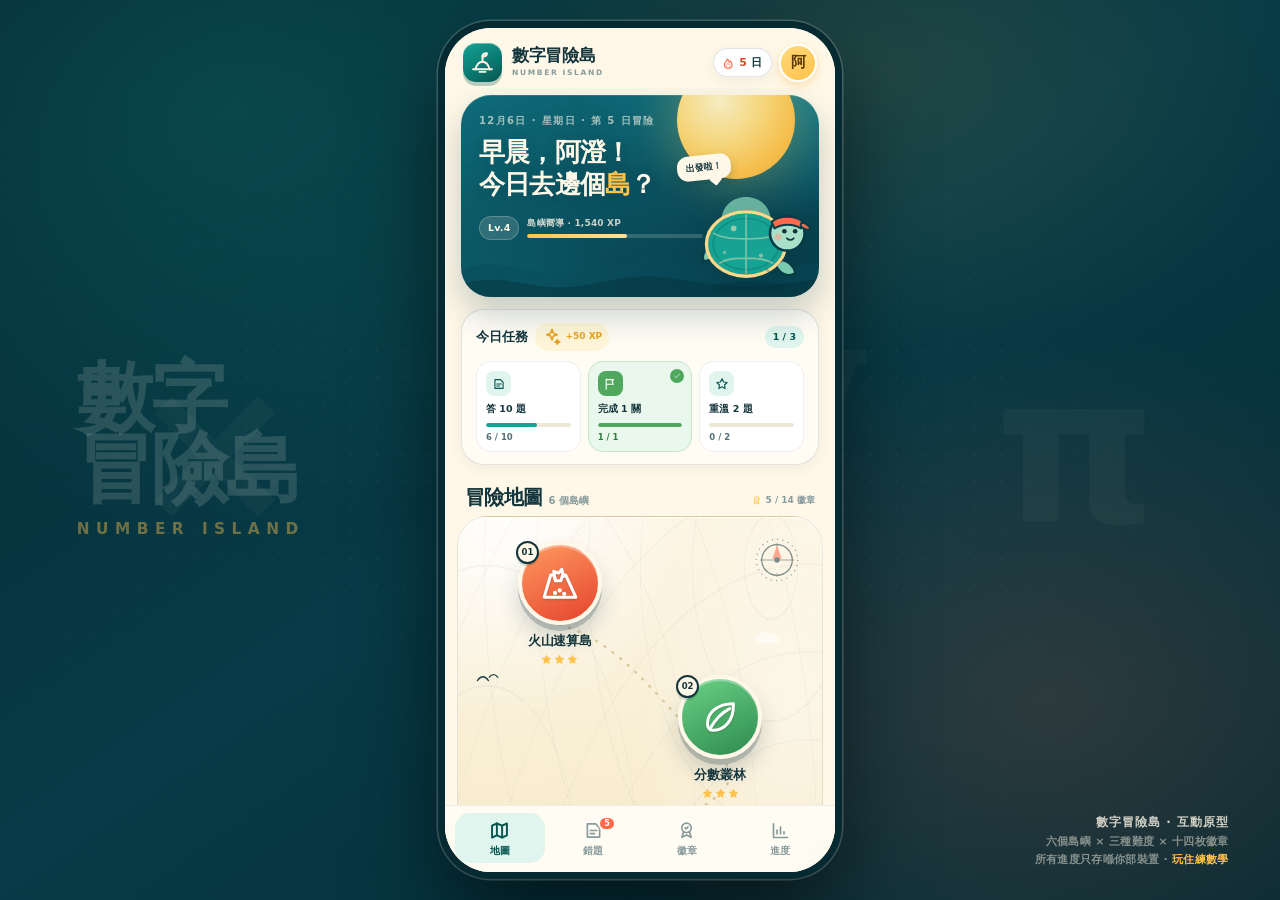
==== index.html @ ea3fc5e3 "feat: add Number Adventure Island math game prototype" ====
<!DOCTYPE html>
<html lang="zh-Hant-HK">
<head>
<meta charset="utf-8">
<meta name="viewport" content="width=device-width, initial-scale=1, viewport-fit=cover">
<meta name="theme-color" content="#073B47">
<title>數字冒險島 · 玩住闖關，練好數學</title>
<meta name="description" content="數字冒險島：為中小學生而設的數學冒險遊戲。六個島嶼、三種難度、徽章收集、錯題重練與進度記錄。">
<link rel="icon" href="data:image/svg+xml,%3Csvg xmlns='http://www.w3.org/2000/svg' viewBox='0 0 64 64'%3E%3Crect width='64' height='64' rx='16' fill='%23073B47'/%3E%3Ccircle cx='32' cy='36' r='16' fill='%23FFC24B'/%3E%3Cpath d='M18 40c5-8 9-12 14-12s9 4 14 12c-4 5-9 8-14 8s-10-3-14-8z' fill='%230E6573'/%3E%3Cpath d='M32 24V12l7 4-7 4' fill='%23FFF8E8'/%3E%3C/svg%3E">
<style>
/* ============================================================
   數字冒險島 — design tokens
   ============================================================ */
:root{
  --ocean-950:#042A33;
  --ocean-900:#073B47;
  --ocean-800:#0A4E5C;
  --ocean-700:#0E6573;
  --teal:#16A394;
  --teal-dark:#0B7A72;
  --teal-deep:#07564F;
  --mint:#DFF5EE;
  --mint-2:#EDFAF5;
  --cream:#FFF8E8;
  --paper:#FFFCF4;
  --surface:#FFFFFF;
  --sand:#F6E3B8;
  --sand-deep:#E8CE94;
  --ink:#13343B;
  --ink-2:#547077;
  --ink-3:#879A9C;
  --line:rgba(19,52,59,.12);
  --line-soft:rgba(19,52,59,.07);
  --coral:#FF6B4A;
  --coral-deep:#D9492A;
  --coral-soft:#FFEDE7;
  --mango:#FFC24B;
  --mango-deep:#E8A21E;
  --leaf:#4FA85E;
  --leaf-dark:#2F7D3F;
  --leaf-soft:#E9F7EC;
  --purple:#7B5CF0;
  --sky:#3FB6DA;
  --pink:#FF8FA3;
  --shadow-sm:0 4px 14px rgba(19,52,59,.06);
  --shadow:0 12px 30px rgba(19,52,59,.10);
  --shadow-lg:0 24px 60px rgba(4,42,51,.28);
  --sans:"PingFang HK","PingFang TC","Noto Sans HK","Noto Sans TC","Microsoft JhengHei",system-ui,-apple-system,"Segoe UI",sans-serif;
  --round:ui-rounded,"SF Pro Rounded","Hiragino Maru Gothic ProN","PingFang HK",system-ui,sans-serif;
  --mono:"SF Mono",ui-monospace,Menlo,Consolas,monospace;
}
*{box-sizing:border-box;-webkit-tap-highlight-color:transparent}
html,body{height:100%}
body{
  margin:0;
  color:var(--ink);
  font-family:var(--sans);
  font-size:15px;
  line-height:1.45;
  background:
    radial-gradient(900px 700px at 18% 12%, rgba(22,163,148,.20), transparent 60%),
    radial-gradient(800px 600px at 82% 78%, rgba(255,107,74,.16), transparent 62%),
    radial-gradient(700px 500px at 70% 8%, rgba(255,194,75,.10), transparent 60%),
    linear-gradient(145deg,#052B34 0%,#073B47 48%,#042A33 100%);
  overflow:hidden;
  -webkit-font-smoothing:antialiased;
  text-rendering:optimizeLegibility;
}
button{font:inherit;color:inherit;background:none;border:0;padding:0;cursor:pointer}
button:disabled{cursor:default}
button:focus-visible,a:focus-visible,input:focus-visible{outline:3px solid var(--mango);outline-offset:3px}
::selection{background:var(--mango);color:var(--ink)}
h1,h2,h3,p{margin:0}
svg{display:block}
.hide{display:none!important}

/* ============================================================
   Desktop poster / phone shell
   ============================================================ */
.poster{
  position:fixed;inset:0;
  display:grid;place-items:center;
  padding:20px;
}
.poster::before{
  content:"＋  −  ×  ÷  √  π  ≠  ∞";
  position:absolute;left:50%;top:50%;
  transform:translate(-50%,-50%);
  font-family:var(--round);
  font-size:clamp(90px,16vw,230px);
  font-weight:900;letter-spacing:.14em;
  color:rgba(255,248,232,.035);
  white-space:nowrap;pointer-events:none;user-select:none;
  z-index:0;
}
.poster::after{
  content:"";
  position:absolute;inset:0;z-index:0;pointer-events:none;
  background-image:radial-gradient(rgba(255,248,232,.10) 1px,transparent 1.4px);
  background-size:26px 26px;
  mask-image:radial-gradient(80% 70% at 50% 50%,#000 20%,transparent 78%);
  -webkit-mask-image:radial-gradient(80% 70% at 50% 50%,#000 20%,transparent 78%);
  opacity:.5;
}
.poster-mark{
  position:absolute;left:max(32px,6vw);top:50%;
  transform:translateY(-50%);
  z-index:1;color:rgba(255,248,232,.14);
  font-size:clamp(56px,6vw,96px);
  font-weight:900;line-height:.92;letter-spacing:-.04em;
  user-select:none;pointer-events:none;
}
.poster-mark small{
  display:block;font-size:.2em;letter-spacing:.42em;
  font-weight:700;margin-top:18px;color:rgba(255,194,75,.42);
}
.poster-note{
  position:absolute;right:max(28px,4vw);bottom:30px;z-index:1;
  text-align:right;color:rgba(255,248,232,.48);
  font-size:11px;line-height:1.7;font-weight:600;letter-spacing:.03em;
}
.poster-note b{display:block;color:rgba(255,248,232,.8);font-size:12px;letter-spacing:.08em}
.poster-note i{font-style:normal;color:var(--mango)}

.phone{
  position:relative;z-index:2;
  width:390px;height:844px;
  max-height:calc(100dvh - 40px);
  border-radius:46px;
  background:var(--cream);
  box-shadow:
    0 0 0 7px #062A32,
    0 0 0 8.5px rgba(255,248,232,.20),
    0 44px 90px rgba(0,0,0,.58);
  overflow:hidden;
  isolation:isolate;
}
.phone::after{
  content:"";pointer-events:none;position:absolute;inset:0;z-index:100;
  border-radius:inherit;
  box-shadow:inset 0 0 0 1px rgba(255,255,255,.10);
}
.app{
  position:relative;height:100%;width:100%;
  display:flex;flex-direction:column;
  background:var(--cream);
  overflow:hidden;
  font-variant-numeric:tabular-nums;
}
@media (max-width:620px){
  .poster{padding:0;display:block}
  .poster-mark,.poster-note,.poster::before{display:none}
  .phone{width:100%;height:100dvh;max-height:none;border-radius:0;box-shadow:none}
  .phone::after{border-radius:0}
}
@media (max-height:880px) and (min-width:621px){
  .phone{height:calc(100dvh - 32px);max-height:none;border-radius:40px}
  .poster-note{bottom:14px}
}
@media (max-height:720px) and (min-width:621px){
  .poster-mark{display:none}
}

/* ============================================================
   Shared atoms
   ============================================================ */
.scroll{
  flex:1;min-height:0;overflow-y:auto;overscroll-behavior:contain;
  scrollbar-width:none;-ms-overflow-style:none;
  padding-bottom:18px;
}
.scroll::-webkit-scrollbar{display:none}
.row{display:flex;align-items:center}
.grow{flex:1;min-width:0}
.muted{color:var(--ink-2)}
.tiny{font-size:10px}
.eyebrow{
  font-size:9.5px;font-weight:900;letter-spacing:.14em;
  text-transform:uppercase;color:var(--ink-3);
}
.svg-i{width:20px;height:20px;flex:none}

/* top bar */
.topbar{
  flex:none;display:flex;align-items:center;gap:10px;
  padding:15px 18px 6px;
}
.brand{display:flex;align-items:center;gap:10px;min-width:0}
.brand-mark{
  width:39px;height:39px;border-radius:13px;flex:none;
  display:grid;place-items:center;color:var(--cream);
  background:linear-gradient(150deg,var(--teal) 0%,var(--teal-dark) 55%,var(--teal-deep) 100%);
  box-shadow:0 4px 0 rgba(7,86,79,.28),inset 0 1px 0 rgba(255,255,255,.35);
}
.brand-mark svg{width:25px;height:25px}
.brand-name{font-family:var(--round);font-size:16.5px;font-weight:900;letter-spacing:-.02em;line-height:1.1;white-space:nowrap}
.brand-name em{
  display:block;font-family:var(--sans);font-style:normal;
  font-size:7.5px;letter-spacing:.22em;color:var(--ink-3);
  font-weight:800;margin-top:4px;
}
.top-actions{margin-left:auto;display:flex;align-items:center;gap:7px}
.streak-pill{
  display:flex;align-items:center;gap:4px;
  padding:6px 9px 6px 7px;border-radius:999px;
  background:#fff;border:1px solid var(--line);
  font-size:11px;font-weight:900;color:var(--ink);
  box-shadow:var(--shadow-sm);
}
.streak-pill svg{width:14px;height:14px;color:var(--coral)}
.streak-pill b{color:var(--coral-deep)}
.avatar{
  width:38px;height:38px;border-radius:50%;flex:none;
  display:grid;place-items:center;
  background:linear-gradient(145deg,#FFD97A,var(--mango));
  color:#5C3A00;font-size:15px;font-weight:900;
  border:2px solid #fff;
  box-shadow:0 4px 10px rgba(232,162,30,.28);
}
.icon-btn{
  width:38px;height:38px;border-radius:13px;flex:none;
  display:grid;place-items:center;
  background:#fff;border:1px solid var(--line);
  color:var(--ink);box-shadow:0 2px 0 rgba(19,52,59,.05);
  transition:transform .15s ease,box-shadow .15s ease;
}
.icon-btn:active{transform:translateY(2px);box-shadow:none}
.icon-btn svg{width:18px;height:18px}

/* tab bar */
.tabbar{
  flex:none;z-index:30;
  display:grid;grid-template-columns:repeat(4,1fr);
  gap:4px;padding:7px 10px calc(9px + env(safe-area-inset-bottom));
  background:rgba(255,252,244,.94);
  backdrop-filter:blur(16px);-webkit-backdrop-filter:blur(16px);
  border-top:1px solid var(--line-soft);
}
.tab{
  position:relative;display:flex;flex-direction:column;align-items:center;gap:3px;
  padding:7px 0 5px;border-radius:15px;
  color:var(--ink-3);font-size:9.5px;font-weight:800;letter-spacing:.02em;
  transition:color .18s ease,background .18s ease;
}
.tab svg{width:21px;height:21px}
.tab.active{color:var(--teal-deep);background:var(--mint)}
.tab.active svg{stroke-width:2.2}
.tab .badge-dot{
  position:absolute;top:3px;left:calc(50% + 5px);
  min-width:15px;height:15px;padding:0 4px;border-radius:999px;
  display:grid;place-items:center;
  background:var(--coral);color:#fff;
  font-size:8px;font-weight:900;border:2px solid var(--paper);
}

/* generic bits */
.pill{
  display:inline-flex;align-items:center;gap:4px;
  padding:4px 8px;border-radius:999px;
  font-size:9.5px;font-weight:900;letter-spacing:.02em;
}
.star{width:13px;height:13px;flex:none}
.star.off{opacity:.22}
.star.on{color:var(--mango)}
.stars{display:inline-flex;align-items:center;gap:2px}

/* medals */
.medal{display:inline-block;width:64px;height:64px;flex:none;position:relative}
.medal svg{width:100%;height:100%;display:block;overflow:visible}
.medal .m-ribbon{fill:var(--bc);opacity:.92}
.medal .m-coin{fill:var(--bc)}
.medal .m-coin-in{fill:var(--cream)}
.medal .m-icon{fill:none;stroke:var(--bc);stroke-width:5.4;stroke-linecap:round;stroke-linejoin:round}
.medal.locked{filter:grayscale(1);opacity:.42}
.medal.small{width:40px;height:40px}

/* ============================================================
   Home
   ============================================================ */
.hero{
  position:relative;margin:7px 16px 0;
  min-height:202px;padding:19px 18px 17px;
  border-radius:30px;overflow:hidden;color:var(--cream);
  background:
    radial-gradient(120% 130% at 94% -8%, #16808F 0%, transparent 52%),
    radial-gradient(90% 100% at 0% 110%, #0B5D6B 0%, transparent 55%),
    linear-gradient(155deg,#0E6B79 0%,#0A4E5C 54%,#073B47 100%);
  box-shadow:0 16px 34px rgba(7,59,71,.24),inset 0 1px 0 rgba(255,255,255,.12);
}
.hero::before{
  content:"";position:absolute;inset:0;
  background-image:radial-gradient(rgba(255,248,232,.12) 1px,transparent 1.3px);
  background-size:19px 19px;
  opacity:.35;
  mask-image:linear-gradient(115deg,#000,transparent 62%);
  -webkit-mask-image:linear-gradient(115deg,#000,transparent 62%);
}
.hero-sun{
  position:absolute;right:24px;top:-34px;width:118px;height:118px;border-radius:50%;
  background:radial-gradient(circle at 36% 34%,#FFF3C4 0%,#FFD978 42%,#FFC24B 70%,#F3A92F 100%);
  box-shadow:0 0 54px rgba(255,194,75,.38);
  opacity:.96;
}
.hero-sun::after{
  content:"";position:absolute;inset:-20px;border-radius:50%;
  background:conic-gradient(from 10deg,rgba(255,194,75,.25) 0 3deg,transparent 3deg 16deg);
  mask-image:radial-gradient(circle,transparent 0 58%,#000 59%);
  -webkit-mask-image:radial-gradient(circle,transparent 0 58%,#000 59%);
  animation:spin 40s linear infinite;
}
.hero-waves{
  position:absolute;left:0;right:0;bottom:-1px;width:100%;height:72px;
  opacity:.9;pointer-events:none;
}
.hero-copy{position:relative;z-index:2;width:232px;max-width:232px}
.hero-date{
  font-size:10px;font-weight:800;letter-spacing:.14em;
  color:rgba(255,248,232,.62);
}
.hero-title{
  font-family:var(--round);
  font-size:26px;font-weight:900;line-height:1.24;
  letter-spacing:-.03em;margin:7px 0 16px;
  text-shadow:0 2px 12px rgba(4,42,51,.2);
}
.hero-title span{color:var(--mango)}
.hero-level{display:flex;align-items:center;gap:8px;width:224px;max-width:224px;min-width:0}
.lvl-chip{
  flex:none;font-size:9.5px;font-weight:900;letter-spacing:.02em;
  background:rgba(255,248,232,.15);
  border:1px solid rgba(255,248,232,.22);
  border-radius:999px;padding:4px 8px;
  backdrop-filter:blur(4px);
}
.lvl-info{flex:1;min-width:0;overflow:hidden}
.lvl-info b{display:block;font-size:9px;font-weight:800;color:rgba(255,248,232,.78);letter-spacing:.02em;white-space:nowrap;overflow:hidden;text-overflow:ellipsis}
.lvl-bar{height:4px;border-radius:99px;background:rgba(255,248,232,.17);overflow:hidden;margin-top:4px}
.lvl-bar i{display:block;height:100%;border-radius:99px;background:linear-gradient(90deg,var(--mango),#FFE29A)}
.lvl-xp{font-size:8.5px;font-weight:800;color:rgba(255,248,232,.5);white-space:nowrap}
.hero-mascot{
  position:absolute;right:2px;bottom:-4px;width:132px;height:132px;z-index:1;
  filter:drop-shadow(0 10px 14px rgba(4,42,51,.28));
  animation:bob 4.6s ease-in-out infinite;
  transform-origin:50% 90%;
}
.hero-sticker{
  position:absolute;right:88px;top:60px;z-index:3;
  background:var(--cream);color:var(--ink);
  font-size:9px;font-weight:900;padding:6px 9px;border-radius:11px;
  transform:rotate(-6deg);
  box-shadow:0 4px 10px rgba(4,42,51,.2);
}
.hero-sticker::after{
  content:"";position:absolute;right:12px;bottom:-5px;
  width:9px;height:9px;background:var(--cream);
  transform:rotate(45deg);border-radius:1px;
}

/* daily quests */
.quests{
  margin:12px 16px 0;padding:13px 14px 12px;
  background:var(--paper);border:1px solid var(--line);
  border-radius:23px;box-shadow:var(--shadow-sm);
}
.quest-head{display:flex;align-items:center;gap:8px;margin-bottom:10px}
.quest-title{font-size:13px;font-weight:900;letter-spacing:-.01em}
.quest-reward{
  display:flex;align-items:center;gap:3px;
  font-size:9px;font-weight:900;color:var(--mango-deep);
  background:#FFF6D9;border-radius:999px;padding:4px 7px;
}
.quest-count{
  margin-left:auto;font-size:9.5px;font-weight:900;color:var(--teal-deep);
  background:var(--mint);padding:4px 8px;border-radius:999px;
}
.quest-grid{display:grid;grid-template-columns:repeat(3,1fr);gap:7px}
.quest{
  position:relative;background:#fff;border:1px solid var(--line-soft);
  border-radius:15px;padding:9px 9px 8px;min-width:0;
}
.quest-ico{
  width:25px;height:25px;border-radius:8px;display:grid;place-items:center;
  background:var(--mint);color:var(--teal-deep);margin-bottom:6px;
}
.quest-ico svg{width:14px;height:14px}
.quest-label{font-size:9.5px;font-weight:800;white-space:nowrap;overflow:hidden;text-overflow:ellipsis;color:var(--ink)}
.quest-bar{height:4px;border-radius:99px;background:#EFE8D8;overflow:hidden;margin:7px 0 4px}
.quest-bar i{display:block;height:100%;border-radius:99px;background:var(--teal);transition:width .4s}
.quest-num{font-size:8.5px;font-weight:800;color:var(--ink-2);font-variant-numeric:tabular-nums}
.quest.done{background:var(--leaf-soft);border-color:rgba(79,168,94,.22)}
.quest.done .quest-ico{background:var(--leaf);color:#fff}
.quest.done .quest-bar i{background:var(--leaf)}
.quest.done .quest-num{color:var(--leaf-dark)}
.quest-done-mark{
  position:absolute;right:7px;top:7px;width:14px;height:14px;border-radius:50%;
  display:grid;place-items:center;background:var(--leaf);color:#fff;
}
.quest-done-mark svg{width:8px;height:8px}

/* map */
.map-head{
  display:flex;align-items:flex-end;gap:8px;
  padding:22px 20px 9px;
}
.map-head h2{font-size:20px;font-weight:900;letter-spacing:-.03em;line-height:1}
.map-head h2 span{font-size:10px;font-weight:800;color:var(--ink-3);letter-spacing:0;margin-left:6px}
.map-legend{margin-left:auto;font-size:9px;font-weight:800;color:var(--ink-3);display:flex;align-items:center;gap:4px}
.map-legend svg{width:11px;height:11px;color:var(--mango)}
.map-wrap{position:relative;margin:0 12px;border-radius:30px;overflow:hidden}
.map-card{
  position:relative;height:836px;
  border-radius:30px;overflow:hidden;
  border:1px solid rgba(19,52,59,.09);
  background:
    radial-gradient(90% 40% at 12% 0%,rgba(255,255,255,.92),transparent 60%),
    radial-gradient(70% 50% at 92% 22%,rgba(255,255,255,.45),transparent 60%),
    linear-gradient(178deg,#FCF5E4 0%,#F8ECCE 38%,#F4E3BC 72%,#EFD9A7 100%);
  box-shadow:inset 0 1px 0 #fff,0 16px 34px rgba(19,52,59,.09);
}
.map-card::before{
  content:"";position:absolute;inset:0;pointer-events:none;
  background-image:
    repeating-radial-gradient(ellipse 70% 60% at 86% 6%,transparent 0 26px,rgba(19,52,59,.045) 26px 27px,transparent 27px 52px),
    repeating-radial-gradient(ellipse 80% 70% at 8% 42%,transparent 0 30px,rgba(19,52,59,.035) 30px 31px,transparent 31px 60px),
    repeating-radial-gradient(ellipse 60% 50% at 96% 74%,transparent 0 22px,rgba(19,52,59,.03) 22px 23px,transparent 23px 46px);
  opacity:.9;
}
.map-compass{position:absolute;right:18px;top:16px;width:54px;height:54px;opacity:.55;color:var(--ink)}
.map-start{
  position:absolute;left:19px;top:22px;
  font-size:8px;font-weight:900;letter-spacing:.18em;
  color:var(--ink-2);border:1px dashed rgba(19,52,59,.28);
  padding:4px 8px;border-radius:7px;transform:rotate(-5deg);
}
.map-island-deco{position:absolute;pointer-events:none;opacity:.9}
.map-path{position:absolute;inset:0;width:100%;height:100%;pointer-events:none;z-index:1}
.map-nodes{position:absolute;inset:0;z-index:2}
.node{
  position:absolute;width:136px;
  transform:translate(-50%,-42px);
  display:flex;flex-direction:column;align-items:center;
  text-align:center;
}
.node-circle{
  position:relative;
  width:84px;height:84px;border-radius:50%;
  display:grid;place-items:center;color:#fff;
  background:linear-gradient(155deg,var(--c1),var(--c2));
  border:4px solid #FFF8E8;
  box-shadow:
    0 6px 0 rgba(19,52,59,.22),
    0 14px 22px rgba(19,52,59,.18),
    inset 0 2px 0 rgba(255,255,255,.34);
  transition:transform .18s ease,box-shadow .18s ease;
}
.node:hover .node-circle{transform:translateY(-2px)}
.node:active .node-circle{transform:translateY(3px);box-shadow:0 2px 0 rgba(19,52,59,.22),0 8px 14px rgba(19,52,59,.16),inset 0 2px 0 rgba(255,255,255,.34)}
.node-icon{width:40px;height:40px;filter:drop-shadow(0 1px 1px rgba(0,0,0,.16))}
.node-no{
  position:absolute;left:-6px;top:-4px;
  width:23px;height:23px;border-radius:50%;
  display:grid;place-items:center;
  background:var(--cream);color:var(--ink);
  border:2px solid var(--ink);
  font-size:8.5px;font-weight:900;
  box-shadow:0 2px 0 rgba(19,52,59,.18);
}
.node-name{
  margin-top:7px;font-size:12.5px;font-weight:900;letter-spacing:-.01em;
  color:var(--ink);text-shadow:0 1px 0 rgba(255,248,232,.8);
  white-space:nowrap;
}
.node-foot{display:flex;align-items:center;gap:3px;margin-top:2px;min-height:14px}
.node-foot .star{width:11px;height:11px}
.node-lock{
  display:inline-flex;align-items:center;gap:3px;
  font-size:8px;font-weight:800;color:#8C826D;
}
.node-lock svg{width:9px;height:9px}
.node-here{
  position:absolute;top:-29px;left:50%;transform:translateX(-50%);
  background:var(--ink);color:var(--cream);
  font-size:7.5px;font-weight:900;letter-spacing:.08em;
  padding:3px 7px;border-radius:999px;white-space:nowrap;
  animation:floatY 2.6s ease-in-out infinite;
}
.node-here::after{
  content:"";position:absolute;left:50%;bottom:-3px;
  width:6px;height:6px;background:var(--ink);transform:translateX(-50%) rotate(45deg);
}
.node.is-next .node-circle::after{
  content:"";position:absolute;inset:-11px;border-radius:50%;
  border:2px dashed rgba(255,107,74,.6);
  animation:spin 16s linear infinite;
}
.node.is-locked{opacity:.98}
.node.is-locked .node-circle{
  background:linear-gradient(155deg,#D8D2C2,#BDB6A3);
  border-color:#F6EFDD;
  box-shadow:0 4px 0 rgba(19,52,59,.12),inset 0 2px 0 rgba(255,255,255,.3);
  color:#8C8575;
}
.node.is-locked .node-icon{opacity:.7}
.node.is-locked .node-name{color:#8C826D}
.node.is-locked .node-no{background:#EFE8D7;border-color:#A99F89;color:#8C826D}
.map-bottom{
  position:absolute;left:50%;bottom:16px;transform:translateX(-50%);
  font-size:8px;font-weight:800;letter-spacing:.12em;color:rgba(19,52,59,.32);
  white-space:nowrap;
}
.map-foot{
  margin:10px 22px 0;display:flex;align-items:center;gap:6px;
  font-size:9.5px;font-weight:700;color:var(--ink-3);
}
.map-foot svg{width:12px;height:12px;color:var(--teal)}

/* ============================================================
   Overlay / bottom sheet / modal
   ============================================================ */
#overlay-root{position:absolute;inset:0;z-index:60;pointer-events:none}
#overlay-root:empty{display:none}
.overlay{
  position:absolute;inset:0;pointer-events:auto;
  background:rgba(4,42,51,.52);
  backdrop-filter:blur(3px);-webkit-backdrop-filter:blur(3px);
  display:flex;align-items:flex-end;
  animation:fadeIn .2s ease both;
}
.overlay.center{align-items:center;justify-content:center;padding:26px}
.sheet{
  width:100%;max-height:91%;
  background:var(--cream);
  border-radius:30px 30px 0 0;
  overflow-y:auto;overscroll-behavior:contain;
  padding-bottom:calc(18px + env(safe-area-inset-bottom));
  animation:sheetUp .32s cubic-bezier(.22,.9,.24,1) both;
  scrollbar-width:none;
}
.sheet::-webkit-scrollbar{display:none}
.sheet-hero{
  position:relative;padding:18px 20px 38px;
  color:#fff;overflow:hidden;
  background:
    radial-gradient(120% 130% at 100% 0%,rgba(255,255,255,.22),transparent 55%),
    linear-gradient(152deg,var(--c1),var(--c2));
}
.sheet-hero::before{
  content:"";position:absolute;inset:0;
  background-image:radial-gradient(rgba(255,255,255,.14) 1px,transparent 1.3px);
  background-size:18px 18px;opacity:.5;
}
.sheet-hero::after{
  content:"";position:absolute;left:-10%;right:-10%;bottom:-38px;height:76px;
  background:var(--cream);border-radius:50% 50% 0 0;
}
.sheet-close{
  position:absolute;right:14px;top:14px;z-index:3;
  width:34px;height:34px;border-radius:50%;
  display:grid;place-items:center;
  background:rgba(4,42,51,.22);color:#fff;
  border:1px solid rgba(255,255,255,.25);
  backdrop-filter:blur(6px);
}
.sheet-close svg{width:15px;height:15px}
.sheet-head{position:relative;z-index:2;display:flex;align-items:center;gap:13px;margin-top:14px}
.sheet-ico{
  width:60px;height:60px;border-radius:19px;flex:none;
  display:grid;place-items:center;
  background:rgba(255,255,255,.17);
  border:1px solid rgba(255,255,255,.25);
  box-shadow:inset 0 1px 0 rgba(255,255,255,.25);
}
.sheet-ico svg{width:34px;height:34px}
.sheet-head h2{font-family:var(--round);font-size:23px;font-weight:900;letter-spacing:-.03em;line-height:1.15}
.sheet-head p{font-size:10.5px;opacity:.78;margin-top:4px;font-weight:600}
.sheet-starline{display:flex;align-items:center;gap:5px;margin-top:5px;font-size:9px;font-weight:800;opacity:.8}
.sheet-starline .star{width:11px;height:11px}
.sheet-body{position:relative;z-index:2;margin-top:-20px;padding:0 16px}
.sheet-hint{font-size:10px;font-weight:700;color:var(--ink-3);margin:2px 4px 9px;display:flex;align-items:center;gap:5px}
.sheet-hint svg{width:12px;height:12px}
.diff{
  position:relative;width:100%;display:flex;align-items:center;gap:11px;
  padding:13px 12px 13px 14px;margin-bottom:9px;
  background:#fff;border:1px solid var(--line);border-radius:20px;
  box-shadow:0 3px 0 rgba(19,52,59,.04);
  text-align:left;overflow:hidden;
  transition:transform .16s ease,box-shadow .16s ease;
}
.diff::before{
  content:"";position:absolute;left:0;top:12px;bottom:12px;width:4px;
  border-radius:0 4px 4px 0;background:var(--dc);
}
.diff:hover{transform:translateY(-1px);box-shadow:0 7px 16px rgba(19,52,59,.08)}
.diff:active{transform:translateY(1px)}
.diff-main{min-width:0;flex:1}
.diff-name{display:flex;align-items:center;gap:6px;font-size:15px;font-weight:900;letter-spacing:-.01em}
.diff-badge{font-size:7.5px;font-weight:900;letter-spacing:.06em;padding:2px 6px;border-radius:999px;background:var(--ds);color:var(--dc)}
.diff-meta{font-size:9.5px;color:var(--ink-2);margin-top:3px;font-weight:600}
.diff-stars{display:flex;align-items:center;gap:2px;margin-top:5px}
.diff-stars .star{width:11px;height:11px}
.diff-stars em{font-style:normal;font-size:8px;font-weight:800;color:var(--ink-3);margin-left:4px}
.diff-play{
  width:43px;height:43px;border-radius:50%;flex:none;
  display:grid;place-items:center;
  background:var(--coral);color:#fff;
  box-shadow:0 4px 0 var(--coral-deep);
}
.diff-play svg{width:17px;height:17px;margin-left:2px}
.sheet-note{
  display:flex;align-items:flex-start;gap:7px;
  font-size:9.5px;line-height:1.55;color:var(--ink-3);
  padding:6px 5px 0;
}
.sheet-note svg{width:12px;height:12px;flex:none;margin-top:1px;color:var(--teal)}

.modal{
  width:100%;max-width:328px;
  background:var(--cream);border-radius:26px;
  padding:24px 22px 20px;text-align:center;
  box-shadow:0 30px 70px rgba(0,0,0,.35);
  animation:popIn .24s cubic-bezier(.2,1.2,.4,1) both;
}
.modal h3{font-family:var(--round);font-size:20px;font-weight:900;letter-spacing:-.02em;margin-bottom:7px}
.modal p{font-size:12px;line-height:1.65;color:var(--ink-2);margin-bottom:17px}
.modal-actions{display:flex;gap:8px}
.modal-actions .btn{height:46px;font-size:13px}
.modal .medal{width:104px;height:104px;margin:2px auto 12px}
.modal .badge-cond{
  background:#FBF4E3;border:1px dashed var(--sand-deep);
  border-radius:12px;padding:9px 12px;font-size:10.5px;font-weight:700;
  color:var(--ink-2);margin-bottom:14px;line-height:1.5;
}
.modal .badge-cond b{color:var(--ink)}
.name-input{
  width:100%;height:50px;border-radius:14px;
  border:2px solid var(--line);background:#fff;
  padding:0 14px;font-size:17px;font-weight:800;
  font-family:var(--sans);color:var(--ink);text-align:center;
  margin-bottom:14px;
}
.name-input:focus{border-color:var(--teal);outline:none}

/* ============================================================
   Play
   ============================================================ */
.play{height:100%;display:flex;flex-direction:column;background:
  radial-gradient(80% 40% at 50% 0%,rgba(22,163,148,.09),transparent 70%),
  radial-gradient(rgba(19,52,59,.035) 1px,transparent 1.35px) 0 0/22px 22px,
  var(--cream);
  position:relative;
}
.play-top{flex:none;display:flex;align-items:center;gap:9px;padding:14px 16px 4px}
.play-title{
  min-width:0;display:flex;align-items:center;gap:6px;
  font-size:12px;font-weight:900;letter-spacing:-.01em;
  padding:6px 10px;border-radius:999px;background:#fff;border:1px solid var(--line);
}
.play-title .dot{width:7px;height:7px;border-radius:50%;background:var(--c1);flex:none}
.play-title em{
  font-style:normal;font-size:8px;font-weight:900;color:#fff;
  background:var(--coral);padding:2px 6px;border-radius:999px;
}
.hearts{margin-left:auto;display:flex;gap:3px;align-items:center}
.heart{width:17px;height:17px;color:var(--coral);transition:transform .2s,color .2s,opacity .2s}
.heart.lost{color:#DCD4C2;opacity:.75;transform:scale(.86)}
.heart.beat{animation:heartBeat .42s ease}
.seg-row{flex:none;display:flex;gap:5px;padding:7px 18px 0}
.seg{height:6px;flex:1;border-radius:99px;background:#EBE3D0;overflow:hidden;position:relative}
.seg i{position:absolute;inset:0;border-radius:99px;background:var(--teal);transform:scaleX(0);transform-origin:left;transition:transform .3s}
.seg.ok i{transform:scaleX(1)}
.seg.miss i{transform:scaleX(1);background:var(--coral)}
.seg.cur{background:#F5DCA3;box-shadow:0 0 0 2px rgba(255,194,75,.25)}
.timer{flex:none;display:flex;align-items:center;gap:8px;padding:9px 18px 0}
.timer-track{flex:1;height:7px;border-radius:99px;background:#EDE4CF;overflow:hidden}
.timer-fill{height:100%;width:100%;border-radius:99px;background:linear-gradient(90deg,var(--teal),#54C7A8);transition:width .1s linear}
.timer-num{font-family:var(--mono);font-size:11px;font-weight:800;color:var(--teal-deep);min-width:30px;text-align:right}
.timer.warn .timer-fill{background:linear-gradient(90deg,#FF9B4A,var(--coral))}
.timer.warn .timer-num{color:var(--coral-deep);animation:pulse .8s infinite}
.play-meta{
  flex:none;display:flex;align-items:center;justify-content:space-between;
  padding:9px 20px 0;min-height:26px;
}
.qcount{font-size:10px;font-weight:900;color:var(--ink-2);letter-spacing:.05em}
.combo{
  display:inline-flex;align-items:center;gap:4px;
  background:#FFF1CC;color:#8A5B00;
  font-size:9.5px;font-weight:900;padding:4px 8px;border-radius:999px;
  opacity:0;transform:translateY(4px);transition:.2s;
}
.combo.on{opacity:1;transform:none}
.combo svg{width:11px;height:11px;color:var(--coral)}
.play-scroll{flex:1;min-height:0;overflow-y:auto;padding:10px 16px 8px;scrollbar-width:none;display:flex;flex-direction:column}
.play-scroll::-webkit-scrollbar{display:none}
.q-card{
  position:relative;margin:0;
  background:var(--paper);
  border:1px solid var(--line);
  border-radius:26px;
  padding:19px 17px 17px;
  box-shadow:0 10px 24px rgba(19,52,59,.06);
  animation:rise .28s ease both;
}
.q-eyebrow{font-size:9px;font-weight:900;letter-spacing:.12em;color:var(--ink-3);display:flex;align-items:center;gap:6px}
.q-eyebrow b{color:var(--teal-deep);letter-spacing:.02em}
.q-prompt{
  line-break:strict;text-wrap:pretty;
  font-size:22px;font-weight:900;line-height:1.35;letter-spacing:-.02em;
  margin-top:7px;word-break:break-word;
}
.q-prompt.center{text-align:center;font-size:29px;line-height:1.3;letter-spacing:-.01em;font-family:var(--round)}
.q-prompt.word{font-size:18px;line-height:1.6;letter-spacing:-.01em;font-weight:800}
.q-prompt .em{color:var(--coral-deep)}
.q-prompt .num{color:var(--teal-deep)}
.q-visual{display:flex;justify-content:center;margin:13px -2px 0}
.viz-svg{width:100%;max-width:306px;height:auto;max-height:196px;overflow:visible}
.viz-svg text{font-family:var(--sans);font-weight:800;fill:var(--ink)}
.viz-svg .viz-label{font-size:11.5px;fill:var(--ink-2);font-weight:800}
.viz-svg .viz-num{font-size:12.5px;fill:var(--ink);font-weight:900}
.viz-svg .viz-fill{fill:var(--mint)}
.viz-svg .viz-line{stroke:var(--teal-dark);stroke-width:2.4;fill:none;stroke-linejoin:round}
.viz-svg .viz-dash{stroke:var(--ink-3);stroke-width:1.6;stroke-dasharray:4 4;fill:none}
.bars{display:flex;align-items:flex-end;gap:9px;height:150px;padding:18px 8px 0;width:100%;max-width:300px;margin:0 auto}
.bar-col{flex:1;display:flex;flex-direction:column;align-items:center;justify-content:flex-end;height:100%;gap:5px}
.bar-val{font-size:10px;font-weight:900;color:var(--ink);font-variant-numeric:tabular-nums}
.bar-shape{width:100%;max-width:34px;border-radius:7px 7px 3px 3px;background:linear-gradient(180deg,#39C0AE,#169487);box-shadow:inset 0 1px 0 rgba(255,255,255,.4);min-height:4px}
.bar-col:nth-child(2n) .bar-shape{background:linear-gradient(180deg,#FFD473,#F0AD32)}
.bar-label{font-size:9.5px;font-weight:800;color:var(--ink-2);white-space:nowrap}

.frac{
  display:inline-flex;flex-direction:column;align-items:center;
  vertical-align:middle;line-height:1.02;margin:0 2px;
  font-family:var(--round);font-size:.86em;font-weight:900;
}
.frac .num{padding:0 3px}
.frac .den{padding:0 3px;border-top:2px solid currentColor;margin-top:1px}

.unk{
  display:inline-grid;place-items:center;min-width:34px;height:32px;padding:0 6px;
  border-radius:9px;background:#FFF1CC;border:2px dashed var(--mango-deep);
  color:var(--coral-deep);font-family:var(--round);font-size:.9em;
  vertical-align:middle;line-height:1;
}
.eqline{
  display:flex;align-items:center;justify-content:center;gap:7px;flex-wrap:wrap;
  font-family:var(--round);font-size:30px;font-weight:900;letter-spacing:.01em;
  padding:12px 6px 4px;
}
.eqline .frac{font-size:1em}
.eqline .unk{font-size:1em;height:36px;min-width:38px}
.eqline .x{color:var(--coral-deep)}

.options{display:grid;grid-template-columns:1fr 1fr;gap:8px;margin-top:16px}
.options.cols-3{grid-template-columns:repeat(3,1fr)}
.opt{
  position:relative;display:flex;align-items:center;gap:8px;
  min-height:60px;padding:11px 10px;
  background:#fff;border:2px solid rgba(19,52,59,.11);
  border-radius:17px;text-align:left;
  font-size:18px;font-weight:900;letter-spacing:-.01em;
  box-shadow:0 3px 0 rgba(19,52,59,.06);
  transition:transform .14s ease,border-color .14s ease,background .14s ease,box-shadow .14s ease;
}
.opt:hover:not(:disabled){border-color:rgba(19,52,59,.24);transform:translateY(-1px)}
.opt:active:not(:disabled){transform:translateY(2px);box-shadow:none}
.opt-key{
  width:24px;height:24px;border-radius:8px;flex:none;
  display:grid;place-items:center;
  background:#F4EDDD;color:var(--ink-2);
  font-size:10px;font-weight:900;
}
.opt-body{min-width:0;display:flex;align-items:center;gap:4px;flex-wrap:wrap}
.opt.center{justify-content:center;text-align:center;font-size:24px}
.opt.center .opt-key{position:absolute;left:9px;top:9px}
.opt.correct{background:var(--leaf-soft);border-color:var(--leaf);box-shadow:0 3px 0 rgba(79,168,94,.22)}
.opt.correct .opt-key{background:var(--leaf);color:#fff}
.opt.correct::after{
  content:"";position:absolute;right:10px;top:50%;width:15px;height:15px;
  transform:translateY(-50%);
  background:var(--leaf);border-radius:50%;
  mask:url("data:image/svg+xml,%3Csvg xmlns='http://www.w3.org/2000/svg' viewBox='0 0 24 24'%3E%3Cpath d='M5 13l4 4L19 7' fill='none' stroke='black' stroke-width='3.4' stroke-linecap='round' stroke-linejoin='round'/%3E%3C/svg%3E") center/65% no-repeat;
  -webkit-mask:url("data:image/svg+xml,%3Csvg xmlns='http://www.w3.org/2000/svg' viewBox='0 0 24 24'%3E%3Cpath d='M5 13l4 4L19 7' fill='none' stroke='black' stroke-width='3.4' stroke-linecap='round' stroke-linejoin='round'/%3E%3C/svg%3E") center/65% no-repeat;
}
.opt.wrong{background:var(--coral-soft);border-color:var(--coral);box-shadow:0 3px 0 rgba(255,107,74,.2);animation:shake .36s ease}
.opt.wrong .opt-key{background:var(--coral);color:#fff}
.opt.dim{opacity:.48}
.opt.wrong::after{
  content:"";position:absolute;right:10px;top:50%;width:14px;height:14px;
  transform:translateY(-50%);
  background:var(--coral);border-radius:50%;
  mask:url("data:image/svg+xml,%3Csvg xmlns='http://www.w3.org/2000/svg' viewBox='0 0 24 24'%3E%3Cpath d='M6 6l12 12M18 6L6 18' fill='none' stroke='black' stroke-width='3.4' stroke-linecap='round'/%3E%3C/svg%3E") center/60% no-repeat;
  -webkit-mask:url("data:image/svg+xml,%3Csvg xmlns='http://www.w3.org/2000/svg' viewBox='0 0 24 24'%3E%3Cpath d='M6 6l12 12M18 6L6 18' fill='none' stroke='black' stroke-width='3.4' stroke-linecap='round'/%3E%3C/svg%3E") center/60% no-repeat;
}

.hint-btn{
  display:flex;align-items:center;gap:5px;
  margin:13px auto 0;padding:7px 12px;border-radius:999px;
  background:#F4EDDD;color:var(--ink-2);
  font-size:10px;font-weight:900;
}
.hint-btn svg{width:13px;height:13px;color:var(--mango-deep)}
.hint-box{
  margin-top:8px;padding:10px 12px;
  background:#FFF6D8;border:1px dashed #E5BF5C;border-radius:12px;
  font-size:11.5px;line-height:1.55;color:#6B5520;font-weight:600;
  animation:rise .2s ease both;
}
.hint-box b{color:#4B3A10}

.answer-display{
  display:flex;align-items:center;justify-content:center;gap:6px;
  height:76px;margin-top:15px;position:relative;
  background:#fff;border:2px solid rgba(19,52,59,.13);border-radius:18px;
  box-shadow:inset 0 2px 6px rgba(19,52,59,.04);
}
.answer-value{
  font-family:var(--round);font-size:36px;font-weight:900;
  letter-spacing:.01em;line-height:1;color:var(--ink);
}
.answer-value.placeholder{color:#D6CEBC;font-size:26px}
.answer-unit{font-size:13px;font-weight:900;color:var(--ink-2);align-self:flex-end;margin-bottom:19px}
.answer-del{
  position:absolute;right:9px;top:50%;transform:translateY(-50%);
  width:37px;height:37px;border-radius:10px;
  display:grid;place-items:center;
  background:#F4EDDD;color:var(--ink-2);
}
.answer-del svg{width:17px;height:17px}
.keypad{display:grid;grid-template-columns:repeat(3,1fr);gap:7px;margin-top:9px}
.key{
  height:50px;border-radius:13px;
  background:#fff;border:1px solid var(--line);
  font-family:var(--round);font-size:20px;font-weight:900;
  box-shadow:0 2px 0 rgba(19,52,59,.07);
  transition:transform .1s,box-shadow .1s,background .1s;
}
.key:hover{background:#FFFDF7}
.key:active{transform:translateY(2px);box-shadow:none;background:#F7F1E2}
.key.del{font-size:18px;color:var(--ink-2)}
.keypad-submit{
  width:100%;height:50px;margin-top:8px;border-radius:14px;
  background:var(--coral);color:#fff;font-size:14px;font-weight:900;letter-spacing:.02em;
  box-shadow:0 4px 0 var(--coral-deep);
  display:flex;align-items:center;justify-content:center;gap:7px;
  transition:transform .1s,box-shadow .1s,opacity .1s;
}
.keypad-submit:active{transform:translateY(3px);box-shadow:0 1px 0 var(--coral-deep)}
.keypad-submit:disabled{opacity:.4;box-shadow:0 4px 0 rgba(217,73,42,.4)}
.keypad-submit svg{width:15px;height:15px}

.feedback{margin-top:15px;border-radius:18px;padding:13px 13px 12px;border:1px solid;animation:rise .24s ease both}
.feedback.ok{background:var(--leaf-soft);border-color:rgba(79,168,94,.3)}
.feedback.bad{background:var(--coral-soft);border-color:rgba(255,107,74,.3)}
.fb-head{display:flex;align-items:center;gap:8px;font-size:14px;font-weight:900}
.fb-head small{font-size:9px;font-weight:800;color:var(--ink-2);margin-left:auto;letter-spacing:.02em}
.fb-ico{
  width:25px;height:25px;border-radius:50%;flex:none;
  display:grid;place-items:center;background:var(--leaf);color:#fff;
}
.feedback.bad .fb-ico{background:var(--coral)}
.fb-ico svg{width:14px;height:14px}
.fb-explain{font-size:12.5px;line-height:1.6;color:#4A6461;margin:8px 0 11px;font-weight:500}
.feedback.ok .fb-explain{color:#3F6448}
.fb-explain b{color:var(--ink);font-weight:900}
.fb-explain .frac{font-size:1em}
.fb-btn{
  width:100%;height:47px;border-radius:14px;
  display:flex;align-items:center;justify-content:center;gap:7px;
  background:var(--teal-dark);color:#fff;font-size:13.5px;font-weight:900;
  box-shadow:0 4px 0 var(--teal-deep);
}
.feedback.bad .fb-btn{background:var(--coral);box-shadow:0 4px 0 var(--coral-deep)}
.fb-btn svg{width:15px;height:15px}
.fb-btn:active{transform:translateY(2px);box-shadow:none}

/* ============================================================
   Result
   ============================================================ */
.result{height:100%;overflow-y:auto;background:var(--cream);scrollbar-width:none}
.result::-webkit-scrollbar{display:none}
.res-hero{
  position:relative;overflow:hidden;
  padding:22px 20px 56px;text-align:center;color:var(--cream);
  background:
    radial-gradient(100% 90% at 50% 0%,#12818C 0%,transparent 62%),
    linear-gradient(170deg,#0D6B79 0%,#0A4E5C 55%,#073B47 100%);
  border-radius:0 0 34px 34px;
}
.res-hero.fail{
  background:
    radial-gradient(100% 90% at 50% 0%,#8C6A50 0%,transparent 62%),
    linear-gradient(170deg,#5F4939 0%,#3D3028 100%);
}
.res-rays{
  position:absolute;left:50%;top:42%;width:900px;height:900px;
  transform:translate(-50%,-50%);
  background:repeating-conic-gradient(from 0deg,rgba(255,248,232,.075) 0deg 7deg,transparent 7deg 18deg);
  animation:spin 60s linear infinite;
  pointer-events:none;
}
.res-close{position:absolute;right:14px;top:14px;z-index:3;background:rgba(255,255,255,.12);border-color:rgba(255,255,255,.2);color:#fff}
.res-eyebrow{position:relative;font-size:9.5px;font-weight:800;letter-spacing:.16em;color:rgba(255,248,232,.6)}
.res-stars{position:relative;display:flex;justify-content:center;align-items:flex-end;gap:7px;margin:12px 0 3px;height:66px}
.res-star{width:58px;height:58px;color:rgba(255,248,232,.16)}
.res-star:nth-child(2){width:66px;height:66px;margin-bottom:5px}
.res-star.on{color:#FFD25E;filter:drop-shadow(0 8px 16px rgba(255,194,75,.35));animation:starPop .55s cubic-bezier(.2,1.4,.4,1) both}
.res-star:nth-child(1).on{animation-delay:.05s}
.res-star:nth-child(2).on{animation-delay:.16s}
.res-star:nth-child(3).on{animation-delay:.27s}
.res-title{position:relative;font-family:var(--round);font-size:28px;font-weight:900;letter-spacing:-.03em;margin-top:2px}
.res-sub{position:relative;font-size:11px;font-weight:700;color:rgba(255,248,232,.62);margin-top:5px}
.res-mascot{position:absolute;left:4px;bottom:30px;width:90px;height:90px;transform:rotate(-6deg);filter:drop-shadow(0 8px 10px rgba(0,0,0,.2))}
.res-panel{
  position:relative;z-index:2;margin:-32px 14px 22px;
  background:var(--paper);border:1px solid var(--line);
  border-radius:26px;padding:16px 16px 18px;
  box-shadow:0 18px 36px rgba(19,52,59,.12);
}
.res-xp{
  display:flex;align-items:center;justify-content:center;gap:7px;
  height:42px;border-radius:13px;background:#FFF2E9;
  color:var(--coral-deep);font-size:14px;font-weight:900;letter-spacing:.01em;
  margin-bottom:13px;
}
.res-xp svg{width:17px;height:17px}
.res-xp small{font-size:9px;font-weight:800;color:#B06C54;letter-spacing:.04em}
.res-xp .bonus{font-size:8.5px;background:#fff;border-radius:999px;padding:3px 6px;color:var(--mango-deep)}
.res-stats{display:grid;grid-template-columns:repeat(3,1fr);gap:7px}
.res-stat{background:#FBF5E7;border-radius:14px;padding:9px 4px 8px;text-align:center}
.res-stat b{display:block;font-family:var(--round);font-size:18px;font-weight:900;letter-spacing:-.02em}
.res-stat span{display:block;font-size:8.5px;font-weight:800;color:var(--ink-2);margin-top:2px}
.res-stat b small{font-size:10px;font-weight:800;color:var(--ink-3);letter-spacing:0}
.res-sec{font-size:9.5px;font-weight:900;letter-spacing:.1em;color:var(--ink-3);margin:15px 2px 8px;display:flex;align-items:center;gap:6px}
.res-sec::after{content:"";flex:1;height:1px;background:var(--line-soft)}
.res-badges{display:flex;gap:7px;overflow-x:auto;padding-bottom:2px;scrollbar-width:none}
.res-badges::-webkit-scrollbar{display:none}
.res-badge{
  display:flex;align-items:center;gap:7px;flex:none;
  padding:7px 9px 7px 7px;border-radius:14px;
  background:#FFF7DF;border:1px solid #F1D893;
}
.res-badge .medal{width:36px;height:36px}
.res-badge b{display:block;font-size:10px;font-weight:900;line-height:1.2}
.res-badge span{display:block;font-size:8px;color:#9A7B36;font-weight:700;margin-top:2px}
.res-unlock{
  display:flex;align-items:center;gap:9px;
  background:var(--mint);border:1px solid rgba(22,163,148,.22);
  border-radius:14px;padding:9px 11px;margin-top:10px;
  font-size:10px;font-weight:800;color:var(--teal-deep);
}
.res-unlock .ico{width:28px;height:28px;border-radius:9px;background:var(--teal);color:#fff;display:grid;place-items:center;flex:none}
.res-unlock .ico svg{width:16px;height:16px}
.res-unlock b{display:block;font-size:11px}
.res-actions{margin-top:16px}
.btn{
  width:100%;height:51px;border-radius:16px;
  display:flex;align-items:center;justify-content:center;gap:7px;
  font-size:14px;font-weight:900;letter-spacing:.01em;
  transition:transform .12s,box-shadow .12s;
}
.btn svg{width:16px;height:16px}
.btn:active{transform:translateY(2px)}
.btn.primary{background:var(--coral);color:#fff;box-shadow:0 5px 0 var(--coral-deep)}
.btn.primary:active{box-shadow:0 2px 0 var(--coral-deep)}
.btn.secondary{background:#fff;color:var(--ink);border:2px solid var(--line);box-shadow:0 3px 0 rgba(19,52,59,.05)}
.btn.tertiary{background:transparent;color:var(--ink-2);height:42px;font-size:12px}
.btn + .btn{margin-top:8px}
.btn:disabled{opacity:.5}
.res-note{text-align:center;font-size:9px;color:var(--ink-3);margin-top:10px;font-weight:600}

/* ============================================================
   Mistakes
   ============================================================ */
.page-head{display:flex;align-items:flex-end;gap:9px;padding:11px 20px 0}
.page-head h1{font-family:var(--round);font-size:27px;font-weight:900;letter-spacing:-.03em;line-height:1.05}
.page-head .sub{font-size:9.5px;font-weight:700;color:var(--ink-3);margin-bottom:3px}
.train-btn{
  margin-left:auto;flex:none;
  display:flex;align-items:center;gap:5px;
  padding:9px 12px;border-radius:999px;
  background:var(--coral);color:#fff;
  font-size:10px;font-weight:900;
  box-shadow:0 3px 0 var(--coral-deep);
}
.train-btn svg{width:12px;height:12px}
.train-btn:active{transform:translateY(2px);box-shadow:none}
.filter-row{display:grid;grid-template-columns:repeat(4,1fr);gap:6px;padding:13px 18px 5px}
.filter-row::-webkit-scrollbar{display:none}
.chip{
  width:100%;padding:7px 4px;border-radius:999px;text-align:center;white-space:nowrap;overflow:hidden;
  background:#fff;border:1px solid var(--line);
  font-size:10px;font-weight:800;color:var(--ink-2);
  transition:.16s;
}
.chip.active{background:var(--ink);border-color:var(--ink);color:var(--cream)}
.chip .n{opacity:.55;font-size:9px;margin-left:2px}
.mistake-list{padding:8px 16px 18px;display:flex;flex-direction:column;gap:9px}
.mistake{
  background:var(--paper);border:1px solid var(--line);
  border-radius:19px;padding:13px 13px 12px;
  animation:rise .25s ease both;
  transition:opacity .25s,transform .25s;
}
.mistake.mastering{opacity:0;transform:translateX(20px)}
.m-top{display:flex;align-items:center;gap:6px;margin-bottom:7px;min-width:0}
.m-island{
  display:inline-flex;align-items:center;gap:3px;
  padding:3px 7px 3px 5px;border-radius:999px;
  font-size:8.5px;font-weight:900;color:var(--ic,#0B7A72);
  background:var(--ib,#DFF5EE);
}
.m-island svg{width:10px;height:10px}
.m-diff{font-size:8px;font-weight:800;color:var(--ink-3);padding:3px 0}
.m-date{margin-left:auto;font-size:8px;color:var(--ink-3);font-weight:600;white-space:nowrap}
.m-q{font-size:13.5px;font-weight:800;line-height:1.5;letter-spacing:-.01em;margin-bottom:9px;line-break:strict;text-wrap:pretty}
.m-q .frac{font-size:.95em}
.m-answers{display:grid;grid-template-columns:1fr 1fr;gap:6px}
.m-ans{border-radius:10px;padding:6px 8px;font-size:10.5px;font-weight:800;background:var(--coral-soft);color:#AE3B24;border:1px solid rgba(255,107,74,.16);min-width:0}
.m-ans.good{background:var(--leaf-soft);color:var(--leaf-dark);border-color:rgba(79,168,94,.18)}
.m-ans em{display:block;font-style:normal;font-size:7.5px;font-weight:900;opacity:.65;letter-spacing:.04em;margin-bottom:1px}
.m-ans .frac{font-size:1em}
.m-explain{
  display:none;margin-top:9px;
  background:#FAF4E4;border-radius:11px;padding:9px 11px;
  font-size:11px;line-height:1.55;color:#5E6657;
}
.mistake.open .m-explain{display:block;animation:rise .2s both}
.m-explain b{color:var(--ink)}
.m-explain .frac{font-size:1em}
.m-actions{display:flex;gap:6px;margin-top:9px}
.m-actions .mini{
  flex:1;height:35px;border-radius:10px;
  border:1px solid var(--line);background:#fff;
  font-size:10px;font-weight:900;color:var(--ink-2);
  display:flex;align-items:center;justify-content:center;gap:4px;
}
.m-actions .mini svg{width:12px;height:12px}
.m-actions .mini.solid{background:var(--teal-dark);border-color:var(--teal-dark);color:#fff}
.m-actions .mini.green{background:var(--leaf-soft);border-color:rgba(79,168,94,.28);color:var(--leaf-dark)}
.empty{
  margin:16px 16px;padding:30px 22px 26px;text-align:center;
  background:var(--paper);border:1px dashed var(--line);
  border-radius:24px;
}
.empty svg{width:96px;height:96px;margin:0 auto 8px}
.empty h3{font-size:16px;font-weight:900;margin-bottom:4px}
.empty p{font-size:10.5px;line-height:1.6;color:var(--ink-2);max-width:230px;margin:0 auto}
.mastered-note{
  margin:0 18px 6px;padding:9px 12px;
  display:flex;align-items:center;gap:6px;
  background:var(--mint-2);border-radius:12px;
  font-size:9.5px;font-weight:800;color:var(--teal-deep);
}
.mastered-note svg{width:12px;height:12px}

/* ============================================================
   Badges
   ============================================================ */
.badge-summary{
  margin:11px 16px 2px;padding:14px 15px;
  display:flex;align-items:center;gap:12px;
  border-radius:20px;color:var(--cream);
  background:
    radial-gradient(100% 130% at 100% 0%,rgba(255,255,255,.16),transparent 55%),
    linear-gradient(140deg,var(--ocean-700),var(--ocean-900));
  box-shadow:0 10px 22px rgba(7,59,71,.18);
  position:relative;overflow:hidden;
}
.badge-summary::after{
  content:"";position:absolute;right:-20px;bottom:-40px;width:120px;height:120px;
  border-radius:50%;border:16px solid rgba(255,248,232,.06);
}
.badge-summary .n{font-family:var(--round);font-size:27px;font-weight:900;line-height:1;letter-spacing:-.03em}
.badge-summary .n small{font-size:12px;opacity:.5;font-weight:800}
.badge-summary .t{font-size:10px;font-weight:700;opacity:.7;margin-top:3px}
.badge-prog{height:6px;border-radius:99px;background:rgba(255,248,232,.16);overflow:hidden;margin-top:6px}
.badge-prog i{display:block;height:100%;border-radius:99px;background:linear-gradient(90deg,var(--mango),#FFE29A)}
.badge-grid{display:grid;grid-template-columns:repeat(3,1fr);gap:8px;padding:12px 16px 20px}
.badge-tile{
  position:relative;display:flex;flex-direction:column;align-items:center;gap:6px;
  padding:12px 5px 9px;min-height:124px;
  background:var(--paper);border:1px solid var(--line);border-radius:17px;
  transition:transform .16s,box-shadow .16s;
  overflow:hidden;
}
.badge-tile:active{transform:scale(.98)}
.badge-tile .medal{width:56px;height:56px}
.badge-tile b{font-size:9.5px;font-weight:900;text-align:center;line-height:1.3;letter-spacing:-.01em}
.badge-tile span{font-size:7.5px;font-weight:700;color:var(--ink-3);text-align:center;line-height:1.3}
.badge-tile.locked{background:#F7F0DF;border-style:dashed;border-color:rgba(19,52,59,.12)}
.badge-tile.locked b{color:#958B77}
.badge-tile.earned::after{
  content:"";position:absolute;inset:0;pointer-events:none;
  background:radial-gradient(60% 45% at 50% 24%,rgba(255,194,75,.17),transparent 70%);
}
.badge-tile .spark{position:absolute;right:9px;top:9px;color:var(--mango);opacity:.9}
.badge-tile .spark svg{width:10px;height:10px}

/* ============================================================
   Progress
   ============================================================ */
.profile-card{
  position:relative;margin:11px 16px 0;padding:17px;
  border-radius:24px;color:var(--cream);overflow:hidden;
  background:
    radial-gradient(100% 130% at 100% 0%,rgba(255,255,255,.14),transparent 55%),
    linear-gradient(145deg,#0E6573 0%,#0A4E5C 55%,#073B47 100%);
  box-shadow:0 12px 26px rgba(7,59,71,.2);
}
.profile-card::before{
  content:"";position:absolute;right:-24px;bottom:-54px;width:150px;height:150px;
  border-radius:50%;border:20px solid rgba(255,248,232,.055);
}
.profile-top{display:flex;align-items:center;gap:11px;position:relative;z-index:1}
.profile-avatar{
  width:52px;height:52px;border-radius:17px;flex:none;
  display:grid;place-items:center;
  background:linear-gradient(145deg,#FFDE8F,var(--mango));
  color:#5A3A00;font-size:21px;font-weight:900;
  border:2px solid rgba(255,255,255,.3);
  box-shadow:0 4px 10px rgba(0,0,0,.15);
}
.profile-name{font-family:var(--round);font-size:18px;font-weight:900;letter-spacing:-.02em;line-height:1.15}
.profile-rank{font-size:9px;font-weight:800;color:rgba(255,248,232,.62);margin-top:3px;letter-spacing:.04em}
.edit-name{
  margin-left:auto;width:30px;height:30px;border-radius:10px;flex:none;
  display:grid;place-items:center;
  background:rgba(255,248,232,.1);border:1px solid rgba(255,248,232,.16);
  color:rgba(255,248,232,.8);
}
.edit-name svg{width:13px;height:13px}
.profile-xp{position:relative;z-index:1;margin-top:14px}
.profile-xp .top{display:flex;align-items:center;justify-content:space-between;font-size:8.5px;font-weight:800;color:rgba(255,248,232,.7);margin-bottom:5px}
.profile-xp .top b{color:var(--mango)}
.profile-bar{height:6px;border-radius:99px;background:rgba(255,248,232,.15);overflow:hidden}
.profile-bar i{display:block;height:100%;border-radius:99px;background:linear-gradient(90deg,var(--mango),#FFE7A8);box-shadow:0 0 10px rgba(255,194,75,.4)}
.profile-foot{position:relative;z-index:1;display:flex;align-items:center;gap:5px;margin-top:10px;font-size:8.5px;font-weight:800;color:rgba(255,248,232,.62)}
.profile-foot svg{width:11px;height:11px;color:var(--mango)}

.panel{
  margin:11px 16px 0;padding:14px;
  background:var(--paper);border:1px solid var(--line);
  border-radius:22px;box-shadow:var(--shadow-sm);
}
.panel-title{display:flex;align-items:center;gap:6px;font-size:12px;font-weight:900;margin-bottom:11px;letter-spacing:-.01em}
.panel-title svg{width:14px;height:14px;color:var(--teal-dark)}
.panel-title .hint{margin-left:auto;font-size:8.5px;font-weight:700;color:var(--ink-3)}
.stage-seg{display:grid;grid-template-columns:1fr 1fr;gap:4px;background:#F3ECDC;border-radius:13px;padding:4px}
.stage-seg button{
  height:37px;border-radius:10px;font-size:11px;font-weight:900;color:var(--ink-2);
  display:flex;align-items:center;justify-content:center;gap:5px;
}
.stage-seg button.active{background:#fff;color:var(--ink);box-shadow:0 2px 6px rgba(19,52,59,.09)}
.stage-note{font-size:8.5px;color:var(--ink-3);font-weight:600;margin-top:8px;line-height:1.5;display:flex;gap:5px}
.stage-note svg{width:11px;height:11px;flex:none;margin-top:1px}

.stat-grid{display:grid;grid-template-columns:1fr 1fr;gap:7px}
.stat-box{background:#FBF5E7;border-radius:14px;padding:10px 11px}
.stat-box .k{font-size:8.5px;font-weight:800;color:var(--ink-3);display:flex;align-items:center;gap:4px}
.stat-box .k svg{width:11px;height:11px}
.stat-box .v{font-family:var(--round);font-size:20px;font-weight:900;margin-top:3px;letter-spacing:-.02em}
.stat-box .v small{font-size:9px;color:var(--ink-3);font-weight:800;margin-left:2px;letter-spacing:0}

.week-chart{display:flex;align-items:flex-end;gap:6px;height:118px;padding-top:4px}
.wbar{flex:1;display:flex;flex-direction:column;align-items:center;justify-content:flex-end;height:100%;gap:4px;min-width:0}
.wbar .v{font-size:8px;font-weight:800;color:var(--ink-3);height:10px}
.wbar .shape{width:100%;max-width:26px;border-radius:6px 6px 3px 3px;background:linear-gradient(180deg,#B9E7DD,#8FD5C8);min-height:4px;transition:height .4s}
.wbar.today .shape{background:linear-gradient(180deg,#2CBBA9,var(--teal))}
.wbar.today .d{color:var(--teal-deep);font-weight:900}
.wbar .d{font-size:8px;font-weight:700;color:var(--ink-3)}
.week-foot{display:flex;justify-content:space-between;font-size:8.5px;font-weight:700;color:var(--ink-3);margin-top:8px;padding-top:8px;border-top:1px dashed var(--line-soft)}
.week-foot b{color:var(--ink-2)}

.mastery-list{display:flex;flex-direction:column;gap:9px}
.mastery{display:flex;align-items:center;gap:9px}
.mastery-ico{width:29px;height:29px;border-radius:10px;flex:none;display:grid;place-items:center;color:#fff;background:linear-gradient(150deg,var(--c1),var(--c2))}
.mastery-ico svg{width:16px;height:16px}
.mastery-main{flex:1;min-width:0}
.mastery-top{display:flex;align-items:center;justify-content:space-between;gap:6px;font-size:9.5px;font-weight:900;margin-bottom:4px}
.mastery-top span{font-size:8px;color:var(--ink-3);font-weight:700}
.mastery-bar{height:5px;border-radius:99px;background:#F0E8D7;overflow:hidden}
.mastery-bar i{display:block;height:100%;border-radius:99px;background:linear-gradient(90deg,var(--teal),#63D3BF)}
.mastery-stars{flex:none;display:flex;gap:1px;width:36px;justify-content:flex-end}
.mastery-stars .star{width:10px;height:10px}
.mastery.locked{opacity:.5}

.settings-list{display:flex;flex-direction:column}
.setting{display:flex;align-items:center;gap:10px;padding:10px 0;border-bottom:1px dashed var(--line-soft)}
.setting:last-child{border-bottom:0;padding-bottom:2px}
.setting-ico{width:29px;height:29px;border-radius:9px;background:#F4EDDD;display:grid;place-items:center;color:var(--ink-2);flex:none}
.setting-ico svg{width:14px;height:14px}
.setting-t{font-size:10.5px;font-weight:900}
.setting-s{font-size:8px;color:var(--ink-3);font-weight:600;margin-top:1px}
.switch{
  margin-left:auto;width:41px;height:24px;border-radius:99px;
  background:#DED6C4;position:relative;flex:none;transition:background .2s;
}
.switch::after{
  content:"";position:absolute;left:3px;top:3px;width:18px;height:18px;border-radius:50%;
  background:#fff;box-shadow:0 1px 3px rgba(0,0,0,.2);transition:transform .2s;
}
.switch.on{background:var(--teal)}
.switch.on::after{transform:translateX(17px)}
.reset-btn{margin-left:auto;font-size:9px;font-weight:900;color:var(--coral-deep);background:var(--coral-soft);padding:7px 10px;border-radius:9px}
.privacy-note{
  display:flex;align-items:flex-start;gap:6px;
  margin:14px 22px 24px;font-size:8.5px;line-height:1.6;color:var(--ink-3);font-weight:600;
}
.privacy-note svg{width:12px;height:12px;flex:none;margin-top:1px;color:var(--teal)}

/* ============================================================
   Toast / confetti / motion
   ============================================================ */
.toast-root{
  position:absolute;left:0;right:0;bottom:92px;z-index:90;
  display:flex;flex-direction:column;align-items:center;gap:6px;
  pointer-events:none;padding:0 20px;
}
.toast{
  background:rgba(19,52,59,.94);color:var(--cream);
  font-size:10.5px;font-weight:800;line-height:1.4;
  padding:9px 14px;border-radius:999px;
  box-shadow:0 10px 24px rgba(4,42,51,.28);
  animation:toastIn .26s cubic-bezier(.2,1.2,.4,1) both;
  max-width:100%;text-align:center;
}
.toast.leaving{animation:toastOut .24s ease both}
.fx-root{position:absolute;inset:0;z-index:1;pointer-events:none;overflow:hidden}
.confetti{
  position:absolute;top:-14px;width:7px;height:11px;border-radius:2px;
  animation:confettiFall var(--dur) cubic-bezier(.25,.6,.5,1) forwards;
  animation-delay:var(--delay);
  transform:rotate(var(--rot));
}
.play-buddy{display:flex;align-items:flex-end;gap:9px;margin-top:auto;padding:18px 8px 2px;opacity:.96}
.play.input-mode .play-buddy{display:none}
.play-buddy .mascot{width:76px;height:76px;flex:none;filter:drop-shadow(0 8px 10px rgba(19,52,59,.12));transform:rotate(-4deg)}
.buddy-bubble{position:relative;background:#fff;border:1px solid var(--line);border-radius:15px 15px 15px 4px;padding:9px 12px;font-size:10px;font-weight:700;color:var(--ink-2);line-height:1.55;box-shadow:var(--shadow-sm);margin-bottom:9px;max-width:210px}
.buddy-bubble::after{content:"";position:absolute;left:-5px;bottom:7px;width:9px;height:9px;background:#fff;border-left:1px solid var(--line);border-bottom:1px solid var(--line);transform:rotate(45deg)}
.play-doodle{position:absolute;z-index:0;font-family:var(--round);font-weight:900;color:var(--teal-dark);opacity:.035;pointer-events:none;user-select:none;line-height:1}
.play-top,.seg-row,.timer,.play-meta,.play-scroll,.play-foot{position:relative;z-index:1}
.play-foot{flex:none;display:flex;align-items:center;justify-content:center;gap:6px;padding:6px 22px calc(10px + env(safe-area-inset-bottom));font-size:9px;font-weight:700;color:var(--ink-3);text-align:center;line-height:1.45}
.play-foot svg{color:var(--mango-deep);flex:none}
@keyframes confettiFall{
  0%{opacity:1;transform:translate3d(0,0,0) rotate(var(--rot))}
  100%{opacity:.85;transform:translate3d(var(--drift),900px,0) rotate(calc(var(--rot) + 640deg))}
}
@keyframes bob{0%,100%{transform:translateY(0) rotate(-1deg)}50%{transform:translateY(-7px) rotate(1.5deg)}}
@keyframes floatY{0%,100%{transform:translate(-50%,0)}50%{transform:translate(-50%,-4px)}}
@keyframes spin{to{transform:rotate(360deg)}}
@keyframes fadeIn{from{opacity:0}to{opacity:1}}
@keyframes rise{from{opacity:0;transform:translateY(8px)}to{opacity:1;transform:none}}
@keyframes sheetUp{from{transform:translateY(100%)}to{transform:translateY(0)}}
@keyframes popIn{from{opacity:0;transform:scale(.9)}to{opacity:1;transform:scale(1)}}
@keyframes starPop{0%{opacity:0;transform:scale(.2) rotate(-30deg)}70%{opacity:1;transform:scale(1.18) rotate(4deg)}100%{opacity:1;transform:scale(1) rotate(0)}}
@keyframes shake{0%,100%{transform:translateX(0)}20%{transform:translateX(-5px)}40%{transform:translateX(4px)}60%{transform:translateX(-3px)}80%{transform:translateX(2px)}}
@keyframes heartBeat{0%,100%{transform:scale(1)}35%{transform:scale(1.35)}70%{transform:scale(.9)}}
@keyframes pulse{0%,100%{opacity:1}50%{opacity:.45}}
@keyframes toastIn{from{opacity:0;transform:translateY(8px) scale(.97)}to{opacity:1;transform:none}}
@keyframes toastOut{from{opacity:1}to{opacity:0;transform:translateY(6px)}}
.app.no-motion *, .app.no-motion *::before, .app.no-motion *::after{animation-duration:.001ms!important;animation-iteration-count:1!important;transition-duration:.001ms!important}
@media (prefers-reduced-motion:reduce){
  *,*::before,*::after{animation-duration:.001ms!important;animation-iteration-count:1!important;transition-duration:.001ms!important;scroll-behavior:auto!important}
}

/* small screens */
@media (max-width:360px){
  .hero-title{font-size:23px}
  .hero-copy{max-width:210px}
  .hero-mascot{width:118px;height:118px;right:-6px}
  .hero-sticker{display:none}
  .q-prompt{font-size:20px}
  .q-prompt.center{font-size:26px}
  .node{width:122px}
}

/* result star sizing (svg children need to fill the animated span) */
.res-star .star,.res-star .svg-i{width:100%;height:100%}
.res-star{display:inline-flex;align-items:center;justify-content:center}

</style>
</head>
<body>
<div class="poster">
  <div class="poster-mark" aria-hidden="true">數字<br>冒險島<small>NUMBER ISLAND</small></div>
  <main class="phone" id="phone">
    <div class="app" id="app"></div>
    <div id="overlay-root"></div>
    <div id="toast-root" class="toast-root" aria-live="polite"></div>
    <div id="fx-root" class="fx-root"></div>
  </main>
  <aside class="poster-note">
    <b>數字冒險島 · 互動原型</b>
    六個島嶼 × 三種難度 × 十四枚徽章<br>
    所有進度只存喺你部裝置 · <i>玩住練數學</i>
  </aside>
</div>
<script>
'use strict';
/* =========================================================
   數字冒險島 — interactive prototype
   Single file build · offline · localStorage
   ========================================================= */

const SAVE_KEY = 'number-adventure-island.v1';
const $  = (s, r = document) => r.querySelector(s);
const $$ = (s, r = document) => Array.from(r.querySelectorAll(s));

/* ---------- island / difficulty metadata ---------- */
const ISLANDS = [
  {
    id:'volcano', name:'火山速算島', short:'火山速算', topic:'四則運算',
    c1:'#FF9A63', c2:'#E5432B', accent:'#FFC24B', icon:'volcano',
    tagline:'手快心準，連熔岩都追你唔到。',
    desc:'加減乘除、混合運算同百分比，限時挑戰你嘅反應同準確度。'
  },
  {
    id:'fraction', name:'分數叢林', short:'分數叢林', topic:'分數',
    c1:'#6BD185', c2:'#2E8B4F', accent:'#FFE08A', icon:'leaf',
    tagline:'切開一片森林，睇清每份有幾多。',
    desc:'比較、等值、加減同乘法，用視覺分數條建立真正嘅分數感。'
  },
  {
    id:'geometry', name:'圖形海灣', short:'圖形海灣', topic:'圖形與度量',
    c1:'#4CC3E6', c2:'#147FA8', accent:'#FFE08A', icon:'shell',
    tagline:'量度海岸線，搵出圖形嘅秘密。',
    desc:'周界、面積、體積同角度，附圖解，唔需要死記公式。'
  },
  {
    id:'word', name:'應用題沙漠', short:'應用題', topic:'應用題',
    c1:'#F7C756', c2:'#D68B1C', accent:'#FFF0B8', icon:'cactus',
    tagline:'讀懂故事，先至搵到答案。',
    desc:'購物、速度、平均數同百分比，一步步拆解生活情境。'
  },
  {
    id:'algebra', name:'方程山洞', short:'方程山洞', topic:'代數',
    c1:'#9B7DF8', c2:'#5B3FC4', accent:'#FFE08A', icon:'crystal',
    tagline:'解開石門上嘅未知數。',
    desc:'由找未知數到一元一次方程，練習逆向思考同平衡兩邊。'
  },
  {
    id:'data', name:'數據燈塔', short:'數據燈塔', topic:'數據與概率',
    c1:'#3FC8B4', c2:'#0B7A72', accent:'#FFE08A', icon:'lighthouse',
    tagline:'喺數據海上面，搵到方向。',
    desc:'讀圖表、平均數、中位數同概率，令數字講出故事。'
  }
];

const DIFFS = [
  { id:1, name:'探索', tag:'熱身', color:'#0B7A72', soft:'#DFF5EE',
    meta:'6 題 · 約 3 分鐘', count:6, desc:'啱啱開始，慢慢建立信心' },
  { id:2, name:'挑戰', tag:'推薦', color:'#C48412', soft:'#FFF2CC',
    meta:'8 題 · 約 4 分鐘', count:8, desc:'混合題型，真正考驗實力' },
  { id:3, name:'極限', tag:'高手', color:'#D9492A', soft:'#FFE3DB',
    meta:'8 題 · 約 5 分鐘', count:8, desc:'進階題目，挑戰更高星數' }
];

const LEVELS = [0, 300, 700, 1200, 1800, 2500, 3300, 4200, 5200, 6400, 7800, 9200, 10800];
const RANKS = ['見習探險家','見習探險家','島嶼嚮導','島嶼嚮導','數學船長','數學船長','傳說航海家','傳說航海家','群島守護者','群島守護者'];

const BADGES = [
  { id:'first',    name:'初次登島',   desc:'完成你嘅第一次冒險。',                 hint:'完成任何一個關卡',      color:'#16A394', icon:'flag',
    test:() => S.stats.runs >= 1 },
  { id:'perfect',  name:'完美通關',   desc:'一次冒險入面答啱晒所有題目。',         hint:'0 失誤完成一關',        color:'#E8A21E', icon:'star',
    test:() => S.stats.perfectRuns >= 1 },
  { id:'combo',    name:'連擊高手',   desc:'一口氣連續答啱 10 題。',               hint:'連擊達 10',            color:'#F2683F', icon:'bolt',
    test:() => S.stats.bestCombo >= 10 },
  { id:'speedy',   name:'閃電快手',   desc:'喺火山速算島攞到 3 星。',              hint:'火山速算 3 星',        color:'#E5432B', icon:'clock',
    test:() => bestStars('volcano') >= 3 },
  { id:'fraction', name:'分數大師',   desc:'喺分數叢林嘅極限難度攞到 3 星。',      hint:'分數叢林 · 極限 3 星', color:'#2E8B4F', icon:'leaf',
    test:() => S.islands.fraction.stars[3] >= 3 },
  { id:'geometry', name:'圖形之眼',   desc:'喺圖形海灣嘅極限難度攞到 3 星。',      hint:'圖形海灣 · 極限 3 星', color:'#147FA8', icon:'shapes',
    test:() => S.islands.geometry.stars[3] >= 3 },
  { id:'word',     name:'應用題偵探', desc:'喺應用題沙漠嘅極限難度攞到 3 星。',    hint:'應用題沙漠 · 極限 3 星',color:'#B87712', icon:'compass',
    test:() => S.islands.word.stars[3] >= 3 },
  { id:'algebra',  name:'方程忍者',   desc:'喺方程山洞嘅極限難度攞到 3 星。',      hint:'方程山洞 · 極限 3 星', color:'#5B3FC4', icon:'gem',
    test:() => S.islands.algebra.stars[3] >= 3 },
  { id:'data',     name:'數據分析師', desc:'喺數據燈塔嘅極限難度攞到 3 星。',      hint:'數據燈塔 · 極限 3 星', color:'#0B7A72', icon:'chart',
    test:() => S.islands.data.stars[3] >= 3 },
  { id:'mistakes', name:'錯題清零',   desc:'將 10 道錯題重新掌握。',               hint:'掌握 10 道錯題',       color:'#4FA85E', icon:'check',
    test:() => masteredCount() >= 10 },
  { id:'streak',   name:'七日探險家', desc:'連續七日登島練習。',                   hint:'連續 7 日',            color:'#F2683F', icon:'flame',
    test:() => S.player.streak >= 7 },
  { id:'hundred',  name:'百題勇士',   desc:'累計答對 100 道題目。',                 hint:'累計答對 100 題',      color:'#0A4E5C', icon:'book',
    test:() => S.stats.correct >= 100 },
  { id:'islands',  name:'群島之主',   desc:'六個島嶼都至少攞到 2 星。',            hint:'六島各 2 星',          color:'#C48412', icon:'crown',
    test:() => ISLANDS.every(i => bestStars(i.id) >= 2) },
  { id:'comeback', name:'逆轉勝',     desc:'失敗之後，喺同一關攞返 3 星。',        hint:'失敗後再攞 3 星',      color:'#7B5CF0', icon:'mountain',
    test:() => S.stats.comeback >= 1 }
];

/* compact icon library */
const ICONS = {
  island:'<path d="M3 18.5h18"/><path d="M5.2 18.5c1.3-4.8 4-7.2 6.8-7.2s5.5 2.4 6.8 7.2"/><path d="M12 11.3V5.5"/><path d="M12 6.4c2.5 0 4.2-1.3 4.2-3.2-2.5 0-4.2 1.3-4.2 3.2z"/><path d="M9.2 21h5.6"/>',
  flame:'<path d="M12 21c-3.8 0-6.2-2.6-6.2-5.9 0-2.8 1.7-4.9 3.2-6.5.9-1 1.4-2 1.5-3.3 2.3 1.3 3.5 3.5 3.5 5.5 1-.6 1.6-1.5 1.9-2.6 1.7 1.9 3 4.1 3 6.9 0 3.3-2.4 5.9-6.2 5.9z"/><path d="M12 21c-1.9 0-3.1-1.3-3.1-3 0-1.6 1-2.7 1.7-3.6.4-.5.8-1.1.9-1.9 1 .6 1.5 1.5 1.5 2.5.5-.3.8-.8 1-1.4 1 1 1.6 2.3 1.6 3.9 0 1.8-1.3 3.5-3.6 3.5z" opacity=".45"/>',
  map:'<path d="M3.5 6.5 9 4l6 2.5L20.5 4v13.5L15 20l-6-2.5L3.5 20V6.5z"/><path d="M9 4v13.5M15 6.5V20"/>',
  book:'<path d="M5 4.5h9.5L19 9v10.5H5z"/><path d="M8.2 12h7.6M8.2 15.5h5"/>',
  medal:'<circle cx="12" cy="9" r="5.4"/><path d="m8.7 13.4-1.9 6.4 5.2-2.6 5.2 2.6-1.9-6.4"/><path d="m10.5 9 1.1 1.1 2.1-2.2"/>',
  chart:'<path d="M4 20V4.5M4 20h16"/><path d="M8 16v-4.5M12 16V8M16 16v-2.5"/>',
  star:'<path d="m12 3 2.7 5.5 6.1.9-4.4 4.3 1 6.1L12 16.9 6.6 19.8l1-6.1L3.2 9.4l6.1-.9z"/>',
  lock:'<rect x="5" y="10" width="14" height="10" rx="2.4"/><path d="M8 10V7.6a4 4 0 0 1 8 0V10"/>',
  check:'<path d="m4.8 12.6 4.5 4.5L19.4 6.8"/>',
  x:'<path d="m6 6 12 12M18 6 6 18"/>',
  arrow:'<path d="M4.5 12h15M13.5 6l6 6-6 6"/>',
  play:'<path d="M8 5.2v13.6L19 12z" fill="currentColor" stroke="none"/>',
  clock:'<circle cx="12" cy="12" r="8.6"/><path d="M12 7v5.3l3.4 2"/>',
  bolt:'<path d="M13.2 2.8 5.4 13.4h5.3l-.9 7.8 7.8-10.6h-5.2l.8-7.8z"/>',
  bulb:'<path d="M9 18h6M10 21h4"/><path d="M12 3a6 6 0 0 0-3.5 10.9c.6.5 1 1.2 1 2.1h5c0-.9.4-1.6 1-2.1A6 6 0 0 0 12 3z"/>',
  pencil:'<path d="m4 20 4.5-1 10-10a2.1 2.1 0 0 0-3-3l-10 10L4 20z"/><path d="m13.8 7.2 3 3"/>',
  sound:'<path d="M4 9.5v5h3.5l5 4v-13l-5 4H4z"/><path d="M16 8.5a5 5 0 0 1 0 7M18.8 6a8.5 8.5 0 0 1 0 12"/>',
  motion:'<path d="M3 12h4l2.5-6 4 12 2.5-6h5"/>',
  reset:'<path d="M4.5 12a7.5 7.5 0 1 0 2.3-5.4M4.5 4v5.5H10"/>',
  shield:'<path d="M12 3.5 19 6v5.5c0 4.5-3 7.4-7 9-4-1.6-7-4.5-7-9V6l7-2.5z"/><path d="m9 12 2.2 2.2L15.5 10"/>',
  info:'<circle cx="12" cy="12" r="8.6"/><path d="M12 11v5M12 8h.01"/>',
  backspace:'<path d="M9 5h10.5A1.5 1.5 0 0 1 21 6.5v11a1.5 1.5 0 0 1-1.5 1.5H9L3 12l6-7z"/><path d="m11.5 9.5 5 5M16.5 9.5l-5 5"/>',
  target:'<circle cx="12" cy="12" r="8.6"/><circle cx="12" cy="12" r="4.6"/><circle cx="12" cy="12" r="1.1" fill="currentColor"/>',
  sparkle:'<path d="m12 2.8 1.7 4.7 4.7 1.7-4.7 1.7-1.7 4.7-1.7-4.7L5.6 9.2l4.7-1.7z"/><path d="m18.4 15 .8 2.1 2.1.8-2.1.8-.8 2.1-.8-2.1-2.1-.8 2.1-.8z"/>',
  trophy:'<path d="M8 4h8v5.5a4 4 0 0 1-8 0V4z"/><path d="M8 6H4.5v2.5A3.5 3.5 0 0 0 8 12M16 6h3.5v2.5A3.5 3.5 0 0 1 16 12M12 13.5V18M8.5 21h7"/>',
  user:'<circle cx="12" cy="8.4" r="3.4"/><path d="M5 20c.8-4 3.2-6 7-6s6.2 2 7 6"/>',
  leaf:'<path d="M20 4C10.5 4 4.5 9.3 4.5 16c0 2.2 1.2 4 3 4 7 0 13-5.7 12.5-16z"/><path d="M6 19C9.2 13.4 13.5 9.2 17.8 7"/>',
  volcano:'<path d="M2.5 20.5h19L15.4 7.2h-1.8l-1.1 3.4H9.3L8.2 7.2H6.4L2.5 20.5z"/><path d="M9.3 10.6 8.2 5l3 1 1.9-2.2 1 4.3"/><path d="M11.8 16.5h.01M14.5 18.5h.01M9 18h.01" stroke-width="2.6"/>',
  shell:'<path d="M3.5 19c0-8.5 3.6-14 8.5-14s8.5 5.5 8.5 14"/><path d="M3.5 19h17M12 5v14M7.2 7.8 4.8 19M16.8 7.8 19.2 19"/>',
  cactus:'<path d="M9.4 21V7.4a2.6 2.6 0 0 1 5.2 0V21"/><path d="M9.4 14.5H7a2 2 0 0 1-2-2V9.8"/><path d="M14.6 11.5H17a2 2 0 0 0 2-2V7.4"/><path d="M7.5 21h9"/>',
  crystal:'<path d="m12 2.6 5.6 6.6L12 21.4 6.4 9.2 12 2.6z"/><path d="M6.4 9.2h11.2M9.6 9.2 12 21.4l2.4-12.2"/>',
  lighthouse:'<path d="M9.2 21h5.6l-1.1-12h-3.4L9.2 21z"/><path d="M8.6 5.2h6.8l-.8 3.8H9.4l-.8-3.8z"/><path d="M12 2.4v2.8M4.5 8.6l3 .8M19.5 8.6l-3 .8"/><path d="M9.6 14.5h4.8"/>',
  shapes:'<circle cx="7.5" cy="7.5" r="4.2"/><rect x="12.5" y="12.5" width="8" height="8" rx="1.4"/><path d="m6.5 21 3.3-6 3.3 6z"/>',
  compass:'<circle cx="12" cy="12" r="8.8"/><path d="m15.8 8.2-2.2 5.4-5.4 2.2 2.2-5.4 5.4-2.2z"/>',
  gem:'<path d="m12 2.6 6.2 5.2L12 21.4 5.8 7.8 12 2.6z"/><path d="M5.8 7.8h12.4M9.2 7.8 12 21.4l2.8-13.6"/>',
  crown:'<path d="m3.8 8.2 4.4 3.2L12 5l3.8 6.4 4.4-3.2-1.6 11H5.4l-1.6-11z"/><path d="M5.8 19.5h12.4"/>',
  mountain:'<path d="m2.8 20 6.4-12 4.2 6.3 2.1-3.2 5.7 8.9H2.8z"/><path d="m7.4 12 1.8 1.8L11 12"/>',
  flag:'<path d="M5.5 21V3.5M5.5 4.5h12.4l-2.4 4 2.4 4H5.5"/>',
  chartbars:'<path d="M4 20V4.5M4 20h16"/><path d="M8 16v-4.5M12 16V8M16 16v-2.5"/>'
};

/* ---------- tiny utilities ---------- */
const pad2 = n => String(n).padStart(2, '0');
const ymd = d => `${d.getFullYear()}-${pad2(d.getMonth()+1)}-${pad2(d.getDate())}`;
const addDays = (d, n) => { const x = new Date(d); x.setDate(x.getDate() + n); return x; };
const isoAt = (d, h = 10, m = 0) => { const x = new Date(d); x.setHours(h, m, 0, 0); return x.toISOString(); };
const clamp = (n, a, b) => Math.max(a, Math.min(b, n));
const fmt = n => {
  const x = Number(n);
  if (!isFinite(x)) return '0';
  if (Number.isInteger(x)) return x.toLocaleString('en-US');
  return String(Math.round(x * 100) / 100);
};
const disp = n => n < 0 ? '−' + fmt(Math.abs(n)) : fmt(n);
const esc = s => String(s).replace(/[&<>"']/g, c => ({'&':'&amp;','<':'&lt;','>':'&gt;','"':'&quot;',"'":'&#39;'}[c]));
const textOf = html => String(html).replace(/<[^>]*>/g, ' ').replace(/\s+/g, ' ').trim();
const uid = p => p + '_' + Math.random().toString(36).slice(2, 8) + Date.now().toString(36).slice(-3);

/* deterministic RNG (used by the screenshot / demo mode) */
let rng = Math.random;
function mulberry32(a) {
  return function () {
    a |= 0; a = a + 0x6D2B79F5 | 0;
    let t = Math.imul(a ^ a >>> 15, 1 | a);
    t = t + Math.imul(t ^ t >>> 7, 61 | t) ^ t;
    return ((t ^ t >>> 14) >>> 0) / 4294967296;
  };
}
function seedRng(str) {
  let h = 2166136261;
  for (let i = 0; i < String(str).length; i++) { h ^= String(str).charCodeAt(i); h = Math.imul(h, 16777619); }
  rng = mulberry32(h >>> 0);
}
const ri = (a, b) => a + Math.floor(rng() * (b - a + 1));
const pick = arr => arr[Math.floor(rng() * arr.length)];
const shuffle = arr => {
  const a = arr.slice();
  for (let i = a.length - 1; i > 0; i--) { const j = Math.floor(rng() * (i + 1)); [a[i], a[j]] = [a[j], a[i]]; }
  return a;
};
const gcd = (a, b) => { a = Math.abs(a); b = Math.abs(b); while (b) { [a, b] = [b, a % b]; } return a || 1; };
const simplify = (n, d) => { const g = gcd(n, d); return [n / g, d / g]; };
const frac = (n, d) => {
  if (d === 1) return String(n);
  return `<span class="frac"><span class="num">${n}</span><span class="den">${d}</span></span>`;
};
const fracV = (n, d) => {
  if (d === 1) return String(n);
  return `<span class="frac"><span class="num">${n}</span><span class="den">${d}</span></span>`;
};

/* ---------- date helpers ---------- */
function todayKey() { return ymd(new Date()); }
function daysBetween(a, b) {
  if (!a || !b) return 99;
  const [ay, am, ad] = a.split('-').map(Number);
  const [by, bm, bd] = b.split('-').map(Number);
  return Math.round((new Date(by, bm - 1, bd) - new Date(ay, am - 1, ad)) / 86400000);
}

/* ---------- state ---------- */
function makeMistake(seed) {
  return Object.assign({
    id: uid('m'), mastered: false, attempts: 1, createdAt: new Date().toISOString(),
    lastAt: new Date().toISOString(), masteredAt: null
  }, seed);
}

function seedState() {
  const now = new Date();
  const today = ymd(now);
  const days = {};
  const plan = [
    [0, 6], [-1, 12], [-2, 8], [-3, 0], [-4, 10], [-5, 14], [-6, 7]
  ];
  plan.forEach(([off, n]) => {
    const d = ymd(addDays(now, off));
    days[d] = { answered: n, correct: Math.max(0, n - (off === 0 ? 1 : Math.ceil(n * .12))), minutes: Math.round(n * .55) };
  });

  const qVol = { kind:'choice', island:'volcano', diff:3, kindLabel:'四則運算',
    prompt:'25 × 16 = ?', options:['350','400','450','300'], answerIndex:1,
    explain:'25 × 16 = 25 × (10 + 6) = 250 + 150 = <b>400</b>。',
    hint:'可以拆做 25 × 10 加 25 × 6。' };
  const qFrac = { kind:'choice', island:'fraction', diff:2, kindLabel:'分數',
    prompt:`比較 ${frac(3,5)} 同 ${frac(5,8)}，邊個較大？`, options:[frac(3,5), frac(5,8), '一樣大'], answerIndex:1, optionCols:3,
    explain:`交叉相乘：3 × 8 = 24，5 × 5 = 25。因為 25 > 24，所以 ${frac(5,8)} 較大。`,
    hint:'把兩個分數通分，或交叉相乘再比較。' };
  const qWord = { kind:'input', island:'word', diff:2, kindLabel:'應用題',
    prompt:'單車以每小時 12 公里行駛 45 分鐘，即係行咗多少公里？', answer:9, unit:'公里',
    explain:'45 分鐘 = 45/60 小時 = 0.75 小時。12 × 0.75 = <b>9</b> 公里。',
    hint:'先把 45 分鐘化做小時。' };
  const qGeo = { kind:'choice', island:'geometry', diff:2, kindLabel:'圖形與度量',
    prompt:'一個三角形底 12 cm、高 7 cm，面積是多少？', options:['42 cm²','84 cm²','19 cm²','38 cm²'], answerIndex:0,
    explain:'三角形面積 = 底 × 高 ÷ 2 = 12 × 7 ÷ 2 = <b>42 cm²</b>。',
    hint:'記得三角形面積要除 2。' };
  const qData = { kind:'input', island:'data', diff:2, kindLabel:'數據與概率',
    prompt:'四個數 4、7、9、10 的平均數是多少？', answer:7.5, unit:'',
    explain:'總和 = 4 + 7 + 9 + 10 = 30，平均數 = 30 ÷ 4 = <b>7.5</b>。',
    hint:'先把所有數字加起，再除以數量。' };

  return {
    version:1,
    player:{
      name:'阿澄', stage:'primary', xp:1540, streak:5, lastActive:today,
      createdAt: isoAt(addDays(now, -7)),
      avatarSeed: 3
    },
    islands:{
      volcano:{ stars:{1:3,2:2,3:0}, plays:4, bestCombo:12, failed:{} },
      fraction:{ stars:{1:3,2:2,3:1}, plays:5, bestCombo:9, failed:{3:true} },
      geometry:{ stars:{1:2,2:1,3:0}, plays:3, bestCombo:7, failed:{} },
      word:{ stars:{1:3,2:0,3:0}, plays:2, bestCombo:6, failed:{} },
      algebra:{ stars:{1:0,2:0,3:0}, plays:0, bestCombo:0, failed:{} },
      data:{ stars:{1:0,2:0,3:0}, plays:0, bestCombo:0, failed:{} }
    },
    stats:{ answered:148, correct:129, timeSec:1860, bestCombo:12, runs:9, perfectRuns:1, comeback:0, days },
    badges:{
      first: isoAt(addDays(now, -6), 16, 10),
      perfect: isoAt(addDays(now, -4), 19, 22),
      combo: isoAt(addDays(now, -3), 18, 5),
      speedy: isoAt(addDays(now, -2), 17, 40),
      hundred: isoAt(addDays(now, -1), 20, 12)
    },
    mistakes:[
      makeMistake({ q:qFrac, yourAnswer:'3/5', yourHTML:frac(3,5), correctHTML:frac(5,8), createdAt:isoAt(addDays(now, -1), 18, 20), lastAt:isoAt(addDays(now, -1), 18, 20) }),
      makeMistake({ q:qWord, yourAnswer:'6', yourHTML:'6 公里', correctHTML:'9 公里', createdAt:isoAt(addDays(now, -2), 17, 30), lastAt:isoAt(addDays(now, -2), 17, 30) }),
      makeMistake({ q:qGeo, yourAnswer:'84', yourHTML:'84 cm²', correctHTML:'42 cm²', createdAt:isoAt(addDays(now, -3), 16, 5), lastAt:isoAt(addDays(now, -3), 16, 5) }),
      makeMistake({ q:qVol, yourAnswer:'350', yourHTML:'350', correctHTML:'400', createdAt:isoAt(addDays(now, -4), 15, 50), lastAt:isoAt(addDays(now, -4), 15, 50) }),
      makeMistake({ q:qData, yourAnswer:'7', yourHTML:'7', correctHTML:'7.5', createdAt:isoAt(addDays(now, -5), 19, 10), lastAt:isoAt(addDays(now, -5), 19, 10) }),
      makeMistake({
        q:{ kind:'choice', island:'geometry', diff:1, kindLabel:'圖形與度量', prompt:'三角形底 8 cm、高 5 cm，面積是多少？', options:['40 cm²','20 cm²','13 cm²','26 cm²'], answerIndex:1, explain:'三角形面積 = 底 × 高 ÷ 2 = 8 × 5 ÷ 2 = <b>20 cm²</b>。', hint:'記得除以 2。' },
        yourAnswer:'40', yourHTML:'40 cm²', correctHTML:'20 cm²',
        createdAt:isoAt(addDays(now, -8), 17, 10), lastAt:isoAt(addDays(now, -6), 17, 10),
        mastered:true, masteredAt:isoAt(addDays(now, -5), 17, 10)
      }),
      makeMistake({
        q:{ kind:'choice', island:'fraction', diff:1, kindLabel:'分數', prompt:`30 嘅 ${frac(2,5)} 係幾多？`, options:['12','15','10','18'], answerIndex:0, explain:`30 ÷ 5 = 6，6 × 2 = <b>12</b>。`, hint:'先除分母，再乘分子。' },
        yourAnswer:'15', yourHTML:'15', correctHTML:'12',
        createdAt:isoAt(addDays(now, -9), 18, 20), lastAt:isoAt(addDays(now, -7), 18, 20),
        mastered:true, masteredAt:isoAt(addDays(now, -6), 18, 20)
      }),
      makeMistake({
        q:{ kind:'input', island:'algebra', diff:1, kindLabel:'代數', prompt:'搵出 ? 代表嘅數。', visual:'<div class="eqline">7 + <span class="unk">?</span> = 12</div>', answer:5, unit:'', explain:'兩邊同時減 7：? = 12 − 7 = <b>5</b>。', hint:'等式兩邊要同步。' },
        yourAnswer:'6', yourHTML:'6', correctHTML:'5',
        createdAt:isoAt(addDays(now, -10), 16, 40), lastAt:isoAt(addDays(now, -8), 16, 40),
        mastered:true, masteredAt:isoAt(addDays(now, -7), 16, 40)
      })
    ],
    daily:{ date:today, answered:6, correct:5, cleared:1, reviewed:0, claimed:false },
    settings:{ sound:true, motion:true }
  };
}

function blankState() {
  const now = new Date();
  return {
    version:1,
    player:{ name:'小探險家', stage:'primary', xp:0, streak:0, lastActive:'', createdAt: new Date().toISOString(), avatarSeed:1 },
    islands: Object.fromEntries(ISLANDS.map(i => [i.id, { stars:{1:0,2:0,3:0}, plays:0, bestCombo:0, failed:{} }])),
    stats:{ answered:0, correct:0, timeSec:0, bestCombo:0, runs:0, perfectRuns:0, comeback:0, days:{} },
    badges:{}, mistakes:[],
    daily:{ date:todayKey(), answered:0, correct:0, cleared:0, reviewed:0, claimed:false },
    settings:{ sound:true, motion:true }
  };
}

function loadState() {
  try {
    const raw = localStorage.getItem(SAVE_KEY);
    if (raw) {
      const parsed = JSON.parse(raw);
      if (parsed && parsed.version === 1 && parsed.player && parsed.islands) return parsed;
    }
  } catch (e) { /* file:// may block storage — fall back to memory */ }
  return seedState();
}
function persist() {
  try { localStorage.setItem(SAVE_KEY, JSON.stringify(S)); } catch (e) { /* ignore */ }
}
function resetProgress() {
  S = blankState();
  persist();
}

let S = loadState();

/* daily reset + broken streak repair */
(function normalizeState() {
  const t = todayKey();
  if (!S.daily || S.daily.date !== t) {
    S.daily = { date:t, answered:0, correct:0, cleared:0, reviewed:0, claimed:false };
  }
  if (S.player.lastActive && S.player.lastActive !== t && daysBetween(S.player.lastActive, t) > 1) {
    S.player.streak = 0;
  }
  ISLANDS.forEach(i => {
    if (!S.islands[i.id]) S.islands[i.id] = { stars:{1:0,2:0,3:0}, plays:0, bestCombo:0, failed:{} };
    if (!S.islands[i.id].stars) S.islands[i.id].stars = {1:0,2:0,3:0};
    if (!S.islands[i.id].failed) S.islands[i.id].failed = {};
  });
  if (!S.settings) S.settings = { sound:true, motion:true };
  if (!S.badges) S.badges = {};
  if (!S.mistakes) S.mistakes = [];
  if (!S.stats) S.stats = { answered:0, correct:0, timeSec:0, bestCombo:0, runs:0, perfectRuns:0, comeback:0, days:{} };
  if (!S.stats.days) S.stats.days = {};
  persist();
})();

/* ---------- derived values ---------- */
const getIsland = id => ISLANDS.find(i => i.id === id);
const getDiff = id => DIFFS.find(d => d.id === Number(id));
const bestStars = id => {
  const st = S.islands[id] ? S.islands[id].stars : {};
  return Math.max(st[1] || 0, st[2] || 0, st[3] || 0);
};
const starSum = id => {
  const st = S.islands[id] ? S.islands[id].stars : {};
  return (st[1] || 0) + (st[2] || 0) + (st[3] || 0);
};
const totalStars = () => ISLANDS.reduce((n, i) => n + starSum(i.id), 0);
const totalPlays = () => ISLANDS.reduce((n, i) => n + (S.islands[i.id].plays || 0), 0);
const masteredCount = () => (S.mistakes || []).filter(m => m.mastered).length;
const openMistakes = () => (S.mistakes || []).filter(m => !m.mastered);
const accuracy = () => S.stats.answered ? Math.round(S.stats.correct / S.stats.answered * 100) : 0;
const isUnlocked = idx => idx === 0 || bestStars(ISLANDS[idx - 1].id) >= 1;
const nextLockedIndex = () => ISLANDS.findIndex((_, i) => !isUnlocked(i));
const levelInfo = xp => {
  let lv = 1;
  for (let i = 0; i < LEVELS.length; i++) if (xp >= LEVELS[i]) lv = i + 1;
  const base = LEVELS[lv - 1] || 0;
  const next = LEVELS[lv] || (base + 1200);
  return { level:lv, base, next, pct: clamp((xp - base) / (next - base) * 100, 0, 100), rank: RANKS[Math.min(lv - 1, RANKS.length - 1)] };
};
const todayLabel = () => {
  const d = new Date();
  const wd = '日一二三四五六'[d.getDay()];
  return `${d.getMonth() + 1}月${d.getDate()}日 · 星期${wd}`;
};
const greeting = () => {
  const h = new Date().getHours();
  if (h < 12) return '早晨';
  if (h < 18) return '午安';
  return '夜晚';
};
const questState = () => {
  const d = S.daily || {};
  return {
    answered: Math.min(d.answered || 0, 10),
    cleared: Math.min(d.cleared || 0, 1),
    reviewed: Math.min(d.reviewed || 0, 2),
    done: (d.answered || 0) >= 10 && (d.cleared || 0) >= 1 && (d.reviewed || 0) >= 2,
    count: ((d.answered || 0) >= 10 ? 1 : 0) + ((d.cleared || 0) >= 1 ? 1 : 0) + ((d.reviewed || 0) >= 2 ? 1 : 0)
  };
};

/* ---------- SVG helpers ---------- */
function icon(name, size = 20, sw = 1.9) {
  return `<svg class="svg-i" width="${size}" height="${size}" viewBox="0 0 24 24" fill="none" stroke="currentColor" stroke-width="${sw}" stroke-linecap="round" stroke-linejoin="round" aria-hidden="true">${ICONS[name] || ICONS.star}</svg>`;
}
function starHtml(on, size = 13) {
  return `<svg class="star ${on ? 'on' : 'off'}" width="${size}" height="${size}" viewBox="0 0 24 24" fill="${on ? 'currentColor' : 'none'}" stroke="currentColor" stroke-width="1.7" stroke-linejoin="round" aria-hidden="true"><path d="m12 2.8 2.8 5.8 6.4.9-4.6 4.5 1.1 6.4-5.7-3-5.7 3 1.1-6.4L2.8 9.5l6.4-.9z"/></svg>`;
}
function starsHtml(n, size = 13) {
  n = Number(n) || 0;
  return `<span class="stars">${starHtml(n >= 1, size)}${starHtml(n >= 2, size)}${starHtml(n >= 3, size)}</span>`;
}
function medalHtml(badge, cls = '') {
  const earned = !!S.badges[badge.id];
  const paths = ICONS[badge.icon] || ICONS.star;
  return `<span class="medal ${earned ? '' : 'locked'} ${cls}" style="--bc:${badge.color}" aria-hidden="true">
    <svg viewBox="0 0 100 100">
      <path class="m-ribbon" d="M32 61 21 94l29-13 29 13-11-33" opacity=".82"/>
      <circle class="m-coin" cx="50" cy="46" r="33"/>
      <circle cx="50" cy="46" r="26.5" fill="none" stroke="rgba(255,248,232,.5)" stroke-width="2.6" stroke-dasharray="2 4"/>
      <circle class="m-coin-in" cx="50" cy="46" r="22.5"/>
      <g class="m-icon" transform="translate(31 27) scale(1.58)" style="stroke-width:2.3">${paths}</g>
    </svg>
  </span>`;
}
function islandIcon(id, size = 40) {
  const island = getIsland(id);
  return `<svg class="node-icon" width="${size}" height="${size}" viewBox="0 0 24 24" fill="none" stroke="currentColor" stroke-width="1.8" stroke-linecap="round" stroke-linejoin="round" aria-hidden="true">${ICONS[island ? island.icon : 'island']}</svg>`;
}

/* mascot: 阿龜 the sea turtle */
function mascot(mood = 'happy', cls = '') {
  const faces = {
    happy: `<circle cx="120.5" cy="75.5" r="2.8" fill="#13343B"/><circle cx="133.5" cy="75.5" r="2.8" fill="#13343B"/><path d="M123.5 84c2.5 2.3 5.8 2.3 8.3 0" fill="none" stroke="#13343B" stroke-width="2.2" stroke-linecap="round"/><circle cx="112.5" cy="82.5" r="4.2" fill="#FF9E8A" opacity=".55"/>`,
    cheer: `<path d="M116.5 75.5c1.9-2.5 4.4-2.5 6.2 0M130.5 75.5c1.9-2.5 4.4-2.5 6.2 0" fill="none" stroke="#13343B" stroke-width="2.2" stroke-linecap="round"/><path d="M122 82c2.6 5 8.4 5 11 0z" fill="#FF8FA3" stroke="#13343B" stroke-width="1.7" stroke-linejoin="round"/><circle cx="112" cy="81" r="4.5" fill="#FF9E8A" opacity=".65"/><circle cx="141" cy="81" r="3.6" fill="#FF9E8A" opacity=".55"/>`,
    oops: `<circle cx="120.5" cy="76" r="2.7" fill="#13343B"/><circle cx="133.5" cy="76" r="2.7" fill="#13343B"/><path d="M124 88c2.4-2.4 5.6-2.4 8 0" fill="none" stroke="#13343B" stroke-width="2.2" stroke-linecap="round"/><path d="M144 70c3.2 3.2 4 6.2 2.2 8.2-2 .6-4.2-1.5-4.2-4.2 0-1.6.8-3 2-4z" fill="#8DD7EA" stroke="#147FA8" stroke-width="1.4"/>`,
    think: `<circle cx="120.5" cy="76" r="2.7" fill="#13343B"/><path d="M130.5 76h5" stroke="#13343B" stroke-width="2.2" stroke-linecap="round"/><path d="M124 87h7" stroke="#13343B" stroke-width="2.2" stroke-linecap="round"/><path d="M145 51c0-4 5.4-4.6 5.4-.8 0 2.4-3 2.6-3 5" fill="none" stroke="#FFC24B" stroke-width="2.6" stroke-linecap="round"/><circle cx="147.4" cy="59" r="1.6" fill="#FFC24B"/>`,
    sleep: `<path d="M116.5 77c2-2 4.4-2 6.2 0M130.5 77c2-2 4.4-2 6.2 0" fill="none" stroke="#13343B" stroke-width="2.2" stroke-linecap="round"/><path d="M124 87c2.4 1.4 5.6 1.4 8 0" fill="none" stroke="#13343B" stroke-width="2.2" stroke-linecap="round"/>`
  };
  const extras = {
    cheer: `<g color="#FFC24B"><path d="m26 42 1.4 4 4 1.4-4 1.4-1.4 4-1.4-4-4-1.4 4-1.4z" fill="currentColor"/><path d="m143 23 1 3 3 1-3 1-1 3-1-3-3-1 3-1z" fill="currentColor" opacity=".8"/></g>`,
    oops: `<g opacity=".9"><path d="M31 30c5 0 8 4 8 8" fill="none" stroke="#FFD98A" stroke-width="2.5" stroke-linecap="round"/></g>`,
    think: '', happy: '', sleep: `<g fill="none" stroke="#FFD98A" stroke-width="2" stroke-linecap="round"><path d="M124 44h7l-7 7h7"/><path d="M137 35h5l-5 5h5"/></g>`
  };
  return `<svg class="mascot ${cls}" viewBox="0 0 160 152" fill="none" aria-hidden="true">
    <ellipse cx="80" cy="143" rx="47" ry="7" fill="rgba(4,42,51,.16)"/>
    <path d="M33 93c-9 3-14 12-10 19 9-1 17-7 22-14z" fill="#7CCBB1" stroke="#073B47" stroke-width="3" stroke-linejoin="round"/>
    <path d="M110 117c5 11 16 15 24 9-2-8-8-14-16-16z" fill="#7CCBB1" stroke="#073B47" stroke-width="3" stroke-linejoin="round"/>
    <path d="M44 64c0-19 14-30 30-30s30 11 30 30" fill="#7CCBB1" opacity=".8"/>
    <ellipse cx="74" cy="91" rx="48" ry="39" fill="#16A394" stroke="#073B47" stroke-width="3.4"/>
    <ellipse cx="74" cy="91" rx="48" ry="39" fill="none" stroke="#FFD98A" stroke-width="4"/>
    <ellipse cx="74" cy="91" rx="40" ry="31" fill="none" stroke="#0B7A72" stroke-width="2" opacity=".5"/>
    <path d="M74 56v70M35 78c14 9 64 9 78 0M42 114c11-8 52-8 64 0" stroke="#FFE9B8" stroke-width="2" stroke-linecap="round" opacity=".45"/>
    <circle cx="59" cy="72" r="3.4" fill="#FFE9B8" opacity=".55"/><circle cx="92" cy="105" r="2.6" fill="#FFE9B8" opacity=".45"/><circle cx="48" cy="101" r="2" fill="#FFE9B8" opacity=".4"/>
    <circle cx="124" cy="78" r="21" fill="#A9E0C9" stroke="#073B47" stroke-width="3.2"/>
    <path d="M105 64c9-8 29-8 38 0l-2.5 8c-9-6-23-6-32 0z" fill="#FF6B4A" stroke="#073B47" stroke-width="2.4" stroke-linejoin="round"/>
    <path d="M141 65c6 1 10 4 11 9-5 0-9-2-12-5z" fill="#FF6B4A" stroke="#073B47" stroke-width="2.2" stroke-linejoin="round"/>
    ${faces[mood] || faces.happy}
    <path d="M99 122c4 5 11 5 15 0" fill="none" stroke="#073B47" stroke-width="2.8" stroke-linecap="round" opacity=".28"/>
    ${extras[mood] || ''}
  </svg>`;
}

/* map scenery */
function mapScenery() {
  return `
  <svg class="map-compass" viewBox="0 0 60 60" fill="none" stroke="currentColor" stroke-width="1.4" aria-hidden="true">
    <circle cx="30" cy="30" r="17"/>
    <circle cx="30" cy="30" r="23" stroke-dasharray="1 5"/>
    <path d="M30 11v38M11 30h38" opacity=".5"/>
    <path d="m30 14 5 14-5 3-5-3z" fill="#FF6B4A" stroke="none"/>
    <path d="m30 46-5-14 5-3 5 3z" fill="#FFF8E8" stroke="none"/>
    <circle cx="30" cy="30" r="3" fill="#13343B" stroke="none"/>
  </svg>
  <svg class="map-island-deco" style="right:26px;top:104px;width:44px" viewBox="0 0 60 40" fill="none" aria-hidden="true">
    <path d="M10 30c-4 0-6-3-6-6s3-5 6-4c1-5 9-7 12-2 5-3 11 0 11 5 5 0 7 4 6 7H10z" fill="#FFFDF6" opacity=".8"/>
  </svg>
  <svg class="map-island-deco" style="left:16px;top:150px;width:34px" viewBox="0 0 40 24" fill="none" stroke="#13343B" stroke-width="1.6" stroke-linecap="round" opacity=".28" aria-hidden="true">
    <path d="M4 16c4-6 9-6 13 0M18 12c3-4 7-4 10 0"/>
  </svg>
  <svg class="map-island-deco" style="left:18px;bottom:54px;width:40px;opacity:.5" viewBox="0 0 48 34" fill="none" aria-hidden="true">
    <path d="M6 28c2-7 6-11 10-11s8 4 10 11" stroke="#2E8B4F" stroke-width="2" stroke-linecap="round"/>
    <path d="M16 27V13M16 15c-4 0-7-2-7-5 4 0 7 2 7 5zM16 15c4 0 7-2 7-5-4 0-7 2-7 5z" stroke="#2E8B4F" stroke-width="1.6" stroke-linejoin="round"/>
    <path d="M4 29h40" stroke="#C9B07A" stroke-width="2" stroke-linecap="round"/>
  </svg>`;
}


/* =========================================================
   Question engine — six islands, three difficulties
   ========================================================= */
const lcm = (a, b) => a * b / gcd(a, b);

function wrongNumbers(ans, count = 3, opt = {}) {
  const min = opt.min === undefined ? -9999 : opt.min;
  const max = opt.max === undefined ? 9999 : opt.max;
  const deltas = [1, -1, 2, -2, 5, -5, 10, -10, 3, -3, 20, -20, 100, -100, 0.5, -0.5];
  const out = [];
  const seen = new Set([ans]);
  for (const d of deltas) {
    let v = ans + d;
    if (!Number.isInteger(ans)) v = Math.round(v * 100) / 100;
    if (v !== ans && v >= min && v <= max && !seen.has(v)) { seen.add(v); out.push(v); }
    if (out.length >= count) break;
  }
  let k = 1;
  while (out.length < count) {
    let v = ans + k * 7 * (k % 2 ? 1 : -1);
    if (v >= min && v <= max && !seen.has(v)) { seen.add(v); out.push(v); }
    k++;
  }
  return out;
}

function choiceQ(o) {
  const seen = new Set();
  const raw = [o.correct, ...(o.wrongs || [])].filter(v => v !== undefined && v !== null);
  const uniq = [];
  raw.forEach(v => { const k = String(v); if (!seen.has(k)) { seen.add(k); uniq.push(v); } });
  while (uniq.length < 3) uniq.push(String(o.correct) + ' ');
  const options = shuffle(uniq);
  return Object.assign({}, o, {
    kind: 'choice',
    options,
    answerIndex: options.indexOf(o.correct),
    optionCols: o.optionCols || 2,
    center: !!o.center
  });
}

function inputQ(o) {
  return Object.assign({ kind: 'input', unit: '' }, o);
}

const unitStr = (n, unit) => {
  if (!unit) return disp(n);
  if (unit === '元') return '$' + fmt(n);
  if (unit === '°') return disp(n) + '°';
  return disp(n) + ' ' + unit;
};

/* ---------- 1. 火山速算 ---------- */
function genVolcano(diff, stage) {
  const sec = stage === 'secondary';
  const timer = diff === 1 ? 16 : diff === 2 ? 13 : 11;
  const base = { island: 'volcano', diff, kindLabel: '四則運算', timer };
  const make = (prompt, ans, explain, extra = {}) => choiceQ(Object.assign({}, base, {
    prompt, correct: disp(ans), wrongs: wrongNumbers(ans, 3, { min: sec ? -999 : 0 }).map(disp), explain
  }, extra));

  let type;
  if (diff === 1) type = pick(['add', 'sub', 'mul', 'missing']);
  else if (diff === 2) type = pick(['add', 'sub', 'mul', 'div', 'mixed', 'percent']);
  else type = pick(['mul', 'mixed', 'percent', 'power', 'div']);

  if (type === 'add') {
    let a, b;
    if (diff === 1) { a = ri(3, 18); b = ri(2, 9); }
    else if (diff === 2) { a = ri(24, 89); b = ri(13, 76); }
    else { a = ri(145, 790); b = ri(85, 690); }
    if (sec && diff >= 2 && rng() < .35) a = -a;
    const ans = a + b;
    const prompt = `${disp(a)} + ${b < 0 ? '(' + disp(b) + ')' : b} = ?`;
    return make(prompt, ans, `${disp(a)} + ${disp(b)} = <b>${disp(ans)}</b>。`, { center: true });
  }

  if (type === 'sub') {
    let a, b;
    if (diff === 1) { a = ri(8, 20); b = ri(2, a - 2); }
    else if (diff === 2) { a = ri(45, 120); b = ri(12, a - 8); }
    else { a = ri(180, 940); b = ri(65, 160); if (sec && rng() < .3) a = -a; }
    const ans = a - b;
    const prompt = `${disp(a)} − ${b < 0 ? '(' + disp(b) + ')' : b} = ?`;
    return make(prompt, ans, `${disp(a)} 減 ${disp(b)}，等於 <b>${disp(ans)}</b>。`, { center: true });
  }

  if (type === 'mul') {
    let a, b;
    if (diff === 1) { a = ri(2, 9); b = ri(2, 9); }
    else if (diff === 2) { a = ri(3, 12); b = ri(4, 19); }
    else { a = ri(12, 29); b = ri(11, 29); }
    const ans = a * b;
    return make(`${a} × ${b} = ?`, ans, `${a} × ${b} = <b>${fmt(ans)}</b>。`, { center: true });
  }

  if (type === 'div') {
    const b = ri(3, 12); const ans = ri(3, 12); const a = b * ans;
    return make(`${a} ÷ ${b} = ?`, ans, `因為 ${b} × ${ans} = ${a}，所以 ${a} ÷ ${b} = <b>${ans}</b>。`, { center: true });
  }

  if (type === 'missing') {
    const a = ri(4, 15); const ans = ri(3, 12); const b = a + ans;
    return make(
      `${a} + <span class="unk">?</span> = ${b}`, ans,
      `兩邊同時減 ${a}：? = ${b} − ${a} = <b>${ans}</b>。`,
      { center: true, prompt: `${a} + <span class="unk">?</span> = ${b}` }
    );
  }

  if (type === 'mixed') {
    const a = ri(3, 9), b = ri(4, 12);
    if (diff === 2) {
      if (rng() < .5) {
        const c = ri(4, 20); const ans = a * b + c;
        return make(`${a} × ${b} + ${c} = ?`, ans,
          `先乘後加：${a} × ${b} = ${a * b}，再加 ${c}，等於 <b>${ans}</b>。`,
          { center: true, wrongs: [String((a * b + c) ), String(a * (b + c)), String(a * b + c + 10), String(a * b + c - 10)] });
      } else {
        const c = ri(3, 9); const ans = a + b * c;
        return make(`${a} + ${b} × ${c} = ?`, ans,
          `先乘後加：${b} × ${c} = ${b * c}，再加 ${a}，等於 <b>${ans}</b>。`,
          { center: true });
      }
    } else {
      if (rng() < .55) {
        const c = ri(3, 8); const ans = (a + b) * c;
        return make(`(${a} + ${b}) × ${c} = ?`, ans,
          `先算括號：${a} + ${b} = ${a + b}；再乘 ${c}，等於 <b>${ans}</b>。`,
          { center: true });
      } else {
        const c = ri(4, Math.max(5, a * b - 1)); const ans = a * b - c;
        return make(`${a} × ${b} − ${c} = ?`, Math.abs(ans),
          `先乘後減：${a} × ${b} = ${a * b}，再減 ${c}，等於 <b>${a * b - c}</b>。`,
          { center: true });
      }
    }
  }

  if (type === 'percent') {
    const p = pick([10, 20, 25, 50]);
    const baseN = pick([20, 40, 60, 80, 120, 160, 200, 240]);
    const ans = baseN * p / 100;
    return make(`${baseN} 嘅 ${p}% 係幾多？`, ans,
      `${baseN} × ${p}% = ${baseN} × ${p / 100} = <b>${fmt(ans)}</b>。`,
      { center: true });
  }

  if (type === 'power') {
    const a = ri(2, 9);
    const e = diff === 3 ? pick([2, 2, 3]) : 2;
    const ans = Math.pow(a, e);
    return make(`${a}<sup>${e}</sup> = ?`, ans,
      `${a}<sup>${e}</sup> 即係 ${Array(e).fill(a).join(' × ')}，等於 <b>${fmt(ans)}</b>。`,
      { center: true });
  }

  return make('12 × 4 = ?', 48, '12 × 4 = <b>48</b>。', { center: true });
}

/* ---------- 2. 分數叢林 ---------- */
function fractionBars(n1, d1, n2, d2) {
  const bar = (n, d, y, label, color) => {
    const x = 62, w = 214, seg = w / d;
    let cells = '';
    for (let k = 0; k < d; k++) {
      cells += `<rect x="${x + k * seg}" y="${y}" width="${seg}" height="26" fill="${k < n ? color : '#FFFDF6'}" stroke="#0E6573" stroke-width="1.1"/>`;
    }
    return `<text x="14" y="${y + 18}" font-size="12" font-weight="800" fill="#13343B">${label}</text>${cells}
      <text x="${x + w + 8}" y="${y + 18}" font-size="11" fill="#547077">${n}/${d}</text>`;
  };
  return `<svg class="viz-svg" viewBox="0 0 300 150" role="img" aria-label="兩個分數的長條圖比較">
    <text x="14" y="15" font-size="9" font-weight="800" fill="#879A9C">邊個著色部分較多？</text>
    ${bar(n1, d1, 30, 'A', '#2E8B4F')}
    ${bar(n2, d2, 82, 'B', '#E8A21E')}
  </svg>`;
}

function fracOptionSet(correctTuple, wrongTuples) {
  const [cn, cd] = correctTuple;
  const correct = frac(cn, cd);
  const seen = new Set([cn / cd]);
  const wrongs = [];
  for (const [n, d] of wrongTuples) {
    if (!d || d === 0 || !Number.isFinite(n)) continue;
    const v = n / d;
    if (seen.has(v)) continue;
    seen.add(v);
    wrongs.push(frac(n, d));
    if (wrongs.length >= 3) break;
  }
  const extras = [[cn + 1, cd], [cn + 2, cd], [cn, cd + 1], [cn + 1, cd + 1], [Math.max(1, cn - 1), cd + 2]];
  for (const [n, d] of extras) {
    if (wrongs.length >= 3) break;
    const v = n / d;
    if (seen.has(v)) continue;
    seen.add(v); wrongs.push(frac(n, d));
  }
  return { correct, wrongs };
}

function genFraction(diff, stage) {
  const sec = stage === 'secondary';
  const base = { island: 'fraction', diff, kindLabel: '分數' };
  const makeFrac = (prompt, correct, wrongs, explain, extra = {}) => choiceQ(Object.assign({}, base, {
    prompt, correct, wrongs, explain, center: true, optionCols: 2
  }, extra));

  const types = diff === 1
    ? ['compare', 'add', 'of']
    : diff === 2
      ? ['compare', 'equal', 'add', 'of', 'simplify']
      : (sec ? ['compare', 'add', 'multiply', 'divide', 'of'] : ['compare', 'add', 'multiply', 'of', 'simplify']);

  const type = pick(types);

  if (type === 'compare') {
    let n1, d1, n2, d2;
    if (diff === 1) {
      d1 = d2 = pick([4, 5, 6, 8]);
      n1 = ri(1, d1 - 2); n2 = ri(1, d1 - 1);
      if (n1 === n2) n2 = n1 === d1 - 1 ? 1 : n1 + 1;
    } else if (diff === 2) {
      const pair = pick([[2, 3], [3, 4], [4, 6], [5, 8], [3, 5], [6, 8]]);
      [d1, d2] = pair; n1 = ri(1, d1 - 1); n2 = ri(1, d2 - 1);
    } else {
      const pair = pick([[4, 6], [6, 8], [5, 8], [6, 9], [8, 12], [9, 12]]);
      [d1, d2] = pair; n1 = ri(2, d1 - 1); n2 = ri(2, d2 - 1);
    }
    let equal = false;
    if (diff >= 2 && rng() < .18) {
      const cand = n1 * d2 / d1;
      if (Number.isInteger(cand) && cand > 0 && cand < d2) { n2 = cand; equal = true; }
    }
    if (!equal && n1 * d2 === n2 * d1) {
      n2 = (n2 + 1) % d2 || 1;
      if (n1 * d2 === n2 * d1) n2 = (n2 + 1) % d2 || 1;
    }
    const p1 = frac(n1, d1), p2 = frac(n2, d2);
    const correct = equal ? '一樣大' : (n1 * d2 > n2 * d1 ? p1 : p2);
    const wrongs = equal ? [p1, p2] : (correct === p1 ? [p2, '一樣大'] : [p1, '一樣大']);
    const explain = equal
      ? `交叉相乘：${n1} × ${d2} = ${n1 * d2}，${n2} × ${d1} = ${n2 * d1}，兩邊相等，所以一樣大。`
      : `交叉相乘：${n1} × ${d2} = ${n1 * d2}，${n2} × ${d1} = ${n2 * d1}。因為 ${Math.max(n1 * d2, n2 * d1)} > ${Math.min(n1 * d2, n2 * d1)}，所以 ${correct} 較大。`;
    return makeFrac(
      `比較 ${p1} 同 ${p2}，邊個較大？`,
      correct, wrongs, explain,
      { optionCols: 3, visual: diff === 1 ? fractionBars(n1, d1, n2, d2) : '' }
    );
  }

  if (type === 'equal') {
    const d = pick([3, 4, 5, 6]); const n = ri(1, d - 1);
    const k = ri(2, 4);
    const opts = fracOptionSet([n * k, d * k], [[n + k, d + k], [n * k, d], [n, d * k], [n * k + 1, d * k]]);
    return makeFrac(
      `邊個分數同 ${frac(n, d)} 相等？`,
      opts.correct, opts.wrongs,
      `分子同分母同時乘 ${k}：${frac(n, d)} = ${frac(n * k, d * k)}。`,
      { visual: '' }
    );
  }

  if (type === 'add') {
    let d1, d2, n1, n2, sub = false;
    if (diff === 1) {
      d1 = d2 = ri(6, 10); n1 = ri(1, 3); n2 = ri(1, 3);
    } else if (diff === 2) {
      [d1, d2] = pick([[2, 4], [3, 6], [4, 8], [2, 5], [3, 4], [5, 10]]);
      n1 = ri(1, d1 - 1); n2 = ri(1, d2 - 1);
    } else {
      [d1, d2] = pick([[3, 4], [4, 6], [5, 8], [6, 9], [8, 12]]);
      n1 = ri(2, d1 - 1); n2 = ri(2, d2 - 1);
      sub = rng() < .4;
    }
    if (sub && n1 / d1 <= n2 / d2) {
      [n1, n2] = [n2, n1]; [d1, d2] = [d2, d1];
      if (n1 / d1 <= n2 / d2) sub = false;
    }
    const l = lcm(d1, d2);
    const N1 = n1 * (l / d1), N2 = n2 * (l / d2);
    const num = sub ? N1 - N2 : N1 + N2;
    const [sn, sd] = simplify(num, l);
    const opts = fracOptionSet([sn, sd], [
      [num, d1 + d2], [N1 + N2, l], [Math.max(1, num + 1), l], [sn + 1, sd]
    ]);
    const op = sub ? '−' : '+';
    const explain = `通分：${frac(n1, d1)} ${op} ${frac(n2, d2)} = ${frac(N1, l)} ${op} ${frac(N2, l)} = ${frac(num, l)}${num !== sn ? ' = ' + opts.correct : ''}。`;
    return makeFrac(
      `${frac(n1, d1)} ${op} ${frac(n2, d2)} = ?`,
      opts.correct, opts.wrongs, explain, { optionCols: 2 }
    );
  }

  if (type === 'of') {
    const d = pick([3, 4, 5, 6]); const n = ri(1, d - 1);
    const each = ri(3, 9); const total = d * each;
    const ans = n * each;
    const distract = [total - ans, total / n, ans + n, each, ans + each].filter(v => Number.isFinite(v) && v > 0 && v !== ans);
    const wrongs = [...new Set(distract.map(disp))].slice(0, 3);
    while (wrongs.length < 3) wrongs.push(disp(ans + wrongs.length + 1));
    return choiceQ(Object.assign({}, base, {
      prompt: `${total} 嘅 ${frac(n, d)} 係幾多？`,
      correct: disp(ans),
      wrongs,
      explain: `${total} ÷ ${d} = ${each}，再乘 ${n}：${each} × ${n} = <b>${ans}</b>。`,
      center: true
    }));
  }

  if (type === 'simplify') {
    const d = pick([6, 8, 9, 10, 12]); const n = ri(2, d - 1);
    const g = gcd(n, d);
    if (g === 1) return genFraction(diff, stage);
    const opts = fracOptionSet([n / g, d / g], [
      [n, d / g], [n / g, d], [n + 1, d], [n + g, d]
    ]);
    return makeFrac(
      `化簡 ${frac(n, d)}`,
      opts.correct, opts.wrongs,
      `分子同分母嘅最大公因數係 ${g}，同時除以 ${g}，得到 ${opts.correct}。`
    );
  }

  if (type === 'multiply') {
    const d1 = pick([2, 3, 4, 5]), d2 = pick([3, 4, 5, 6]);
    const n1 = ri(1, d1 - 1), n2 = ri(1, d2 - 1);
    const [sn, sd] = simplify(n1 * n2, d1 * d2);
    const opts = fracOptionSet([sn, sd], [
      [n1 * n2, d1 * d2], [n1 + n2, d1 + d2], [n1 * d2, n2 * d1], [n1 * n2 + 1, d1 * d2]
    ]);
    return makeFrac(
      `${frac(n1, d1)} × ${frac(n2, d2)} = ?`,
      opts.correct, opts.wrongs,
      `分子乘分子、分母乘分母：${frac(n1 * n2, d1 * d2)}${sn !== n1 * n2 ? ' = ' + opts.correct : ''}。`,
      { optionCols: 2 }
    );
  }

  if (type === 'divide') {
    const a = ri(1, 3), b = pick([2, 3, 4]), c = ri(1, 2), d = pick([3, 5]);
    const [sn, sd] = simplify(a * d, b * c);
    const opts = fracOptionSet([sn, sd], [
      [a * d, b * c], [a * c, b * d], [a * b, c * d], [sn + 1, sd]
    ]);
    return makeFrac(
      `${frac(a, b)} ÷ ${frac(c, d)} = ?`,
      opts.correct, opts.wrongs,
      `除以一個分數，等於乘佢嘅倒數：${frac(a, b)} × ${frac(d, c)} = ${frac(a * d, b * c)}${(sn !== a * d || sd !== b * c) ? ' = ' + opts.correct : ''}。`,
      { optionCols: 2 }
    );
  }

  return genFraction(2, stage);
}

/* ---------- 3. 圖形海灣 ---------- */
function svgWrap(inner, label) {
  return `<svg class="viz-svg" viewBox="0 0 300 180" role="img" aria-label="${label}">${inner}</svg>`;
}
function rectViz(w, h) {
  return svgWrap(`
    <rect x="60" y="34" width="180" height="106" rx="3" class="viz-fill" stroke="#0B7A72" stroke-width="2.4"/>
    <path d="M60 152h180" stroke="#879A9C" stroke-width="1.4"/>
    <path d="M60 148v8M240 148v8" stroke="#879A9C" stroke-width="1.4"/>
    <text x="150" y="170" text-anchor="middle" class="viz-num">${w} cm</text>
    <path d="M252 34v106" stroke="#879A9C" stroke-width="1.4"/>
    <path d="M248 34h8M248 140h8" stroke="#879A9C" stroke-width="1.4"/>
    <text x="266" y="92" text-anchor="middle" class="viz-num" transform="rotate(90 266 92)">${h} cm</text>
  `, `長方形，長 ${w} 厘米，闊 ${h} 厘米`);
}
function triViz(b, h) {
  return svgWrap(`
    <path d="M150 26 52 146h196z" class="viz-fill" stroke="#0B7A72" stroke-width="2.4" stroke-linejoin="round"/>
    <path d="M150 26v120" stroke="#879A9C" stroke-width="1.6" stroke-dasharray="4 4"/>
    <path d="M141 136h9v10" fill="none" stroke="#879A9C" stroke-width="1.4"/>
    <text x="150" y="166" text-anchor="middle" class="viz-num">底 ${b} cm</text>
    <text x="160" y="92" class="viz-num">高 ${h} cm</text>
  `, `三角形，底 ${b} 厘米，高 ${h} 厘米`);
}
function circleViz(r) {
  return svgWrap(`
    <circle cx="150" cy="86" r="58" class="viz-fill" stroke="#0B7A72" stroke-width="2.4"/>
    <circle cx="150" cy="86" r="3" fill="#0B7A72"/>
    <path d="M150 86h58" stroke="#E5432B" stroke-width="2" stroke-dasharray="4 3"/>
    <text x="176" y="78" text-anchor="middle" class="viz-num">${r} cm</text>
    <text x="150" y="166" text-anchor="middle" class="viz-label">半徑 = ${r} cm</text>
  `, `圓形，半徑 ${r} 厘米`);
}
function paraViz(b, h) {
  return svgWrap(`
    <path d="M72 146 122 36h108L180 146z" class="viz-fill" stroke="#0B7A72" stroke-width="2.4" stroke-linejoin="round"/>
    <path d="M122 36v110" stroke="#879A9C" stroke-width="1.6" stroke-dasharray="4 4"/>
    <path d="M113 136h9v10" fill="none" stroke="#879A9C" stroke-width="1.4"/>
    <text x="150" y="166" text-anchor="middle" class="viz-num">底 ${b} cm</text>
    <text x="134" y="96" class="viz-num">高 ${h} cm</text>
  `, `平行四邊形，底 ${b} 厘米，高 ${h} 厘米`);
}
function trapeziumViz(a, b, h) {
  const top = 180, bot = 236;
  return svgWrap(`
    <path d="M${150 - top / 2} 36h${top}l${(bot - top) / 2} 108h-${bot}z" class="viz-fill" stroke="#0B7A72" stroke-width="2.4" stroke-linejoin="round"/>
    <path d="M150 36v108" stroke="#879A9C" stroke-width="1.6" stroke-dasharray="4 4"/>
    <text x="150" y="166" text-anchor="middle" class="viz-num">下底 ${b} cm</text>
    <text x="150" y="26" text-anchor="middle" class="viz-num">上底 ${a} cm</text>
    <text x="162" y="94" class="viz-num">高 ${h} cm</text>
  `, `梯形，上底 ${a} 厘米，下底 ${b} 厘米，高 ${h} 厘米`);
}
function cuboidViz(a, b, c) {
  return svgWrap(`
    <path d="M72 64h126v92H72z" class="viz-fill" stroke="#0B7A72" stroke-width="2.2"/>
    <path d="m72 64 32-26h126L198 64" fill="none" stroke="#0B7A72" stroke-width="2.2" stroke-linejoin="round"/>
    <path d="M198 64v92l32-26V38" fill="none" stroke="#0B7A72" stroke-width="2.2" stroke-linejoin="round"/>
    <path d="M72 156l32-26h126" fill="none" stroke="#0B7A72" stroke-width="2.2" stroke-linejoin="round"/>
    <text x="135" y="174" text-anchor="middle" class="viz-num">長 ${a} cm</text>
    <text x="58" y="116" text-anchor="middle" class="viz-num" transform="rotate(-90 58 116)">高 ${c} cm</text>
    <text x="232" y="116" text-anchor="middle" class="viz-num" transform="rotate(-90 232 116)">闊 ${b} cm</text>
  `, `長方體，長 ${a} 厘米，闊 ${b} 厘米，高 ${c} 厘米`);
}
function angleTriViz(a, b) {
  return svgWrap(`
    <path d="M150 26 48 148h204z" class="viz-fill" stroke="#0B7A72" stroke-width="2.4" stroke-linejoin="round"/>
    <text x="150" y="52" text-anchor="middle" class="viz-num">${a}°</text>
    <text x="78" y="142" text-anchor="middle" class="viz-num">${b}°</text>
    <text x="224" y="142" text-anchor="middle" class="viz-num" fill="#D9492A">?</text>
  `, `三角形其中兩隻角是 ${a} 度和 ${b} 度`);
}
function pythViz(a, b, c) {
  return svgWrap(`
    <path d="M60 34v112h180z" class="viz-fill" stroke="#0B7A72" stroke-width="2.4" stroke-linejoin="round"/>
    <path d="M60 126h20v20" fill="none" stroke="#879A9C" stroke-width="1.5"/>
    <text x="50" y="94" text-anchor="middle" class="viz-num" transform="rotate(-90 50 94)">${a} cm</text>
    <text x="150" y="168" text-anchor="middle" class="viz-num">${b} cm</text>
    <text x="160" y="82" class="viz-num" fill="#D9492A">? cm</text>
  `, `直角三角形，兩條直角邊分別是 ${a} 厘米和 ${b} 厘米`);
}

function genGeometry(diff, stage) {
  const sec = stage === 'secondary';
  const base = { island: 'geometry', diff, kindLabel: '圖形與度量' };
  const make = (prompt, ansText, wrongs, explain, visual) => choiceQ(Object.assign({}, base, {
    prompt, correct: ansText, wrongs, explain, visual: visual || '', center: false
  }));

  const types = diff === 1
    ? ['rectArea', 'rectPerim', 'square', 'triangle']
    : diff === 2
      ? ['triangle', 'rectPerim', 'parallelogram', 'angle', 'circleC']
      : (sec ? ['circleA', 'cuboid', 'pyth', 'trapezium', 'angle'] : ['circleA', 'trapezium', 'cuboid', 'angle', 'triangle']);

  const type = pick(types);

  if (type === 'rectArea') {
    const w = ri(4, 13), h = ri(3, 9), ans = w * h;
    return make(`長方形長 ${w} cm、闊 ${h} cm，面積是多少？`, `${ans} cm²`,
      [`${2 * (w + h)} cm`, `${w + h} cm²`, `${ans + w} cm²`],
      `長方形面積 = 長 × 闊 = ${w} × ${h} = <b>${ans} cm²</b>。`, rectViz(w, h));
  }
  if (type === 'rectPerim') {
    const w = ri(5, 14), h = ri(3, 9), ans = 2 * (w + h);
    return make(`長方形長 ${w} cm、闊 ${h} cm，周界是多少？`, `${ans} cm`,
      [`${w * h} cm`, `${w + h} cm`, `${ans + 2} cm`],
      `長方形周界 = (長 + 闊) × 2 = (${w} + ${h}) × 2 = <b>${ans} cm</b>。`, rectViz(w, h));
  }
  if (type === 'square') {
    const s = ri(4, 12);
    if (rng() < .5) {
      const ans = s * 4;
      return make(`正方形邊長 ${s} cm，周界是多少？`, `${ans} cm`,
        [`${s * s} cm`, `${s * 2} cm`, `${ans + 4} cm`],
        `正方形四條邊一樣長：${s} × 4 = <b>${ans} cm</b>。`, rectViz(s, s));
    }
    const ans = s * s;
    return make(`正方形邊長 ${s} cm，面積是多少？`, `${ans} cm²`,
      [`${s * 4} cm²`, `${s * 2} cm²`, `${ans + s} cm²`],
      `正方形面積 = 邊長 × 邊長 = ${s} × ${s} = <b>${ans} cm²</b>。`, rectViz(s, s));
  }
  if (type === 'triangle') {
    const b = 2 * ri(3, 10), h = ri(4, 11), ans = b * h / 2;
    return make(`三角形底 ${b} cm、高 ${h} cm，面積是多少？`, `${ans} cm²`,
      [`${b * h} cm²`, `${b + h} cm²`, `${ans + b} cm²`],
      `三角形面積 = 底 × 高 ÷ 2 = ${b} × ${h} ÷ 2 = <b>${ans} cm²</b>。`, triViz(b, h));
  }
  if (type === 'parallelogram') {
    const b = ri(6, 14), h = ri(4, 9), ans = b * h;
    return make(`平行四邊形底 ${b} cm、高 ${h} cm，面積是多少？`, `${ans} cm²`,
      [`${b * h / 2} cm²`, `${2 * (b + h)} cm²`, `${ans + b} cm²`],
      `平行四邊形面積 = 底 × 高 = ${b} × ${h} = <b>${ans} cm²</b>。`, paraViz(b, h));
  }
  if (type === 'angle') {
    const a = ri(35, 80), b = ri(30, 75);
    const ans = 180 - a - b;
    return make(`三角形其中兩隻角是 ${a}° 和 ${b}°，第三隻角是多少？`, `${ans}°`,
      [`${180 - a}°`, `${a + b}°`, `${360 - a - b}°`],
      `三角形內角和是 180°：180° − ${a}° − ${b}° = <b>${ans}°</b>。`, angleTriViz(a, b));
  }
  if (type === 'circleC') {
    const r = pick([4, 5, 10]);
    const ans = Math.round(2 * 3.14 * r * 10) / 10;
    return make(`圓形半徑 ${r} cm，周界（圓周）是多少？〈取 π = 3.14〉`, `${ans} cm`,
      [`${Math.round(3.14 * r * 10) / 10} cm`, `${r * 2} cm`, `${Math.round(3.14 * r * r * 10) / 10} cm`],
      `圓周 = 2 × π × r = 2 × 3.14 × ${r} = <b>${ans} cm</b>。`, circleViz(r));
  }
  if (type === 'circleA') {
    const r = pick([4, 5, 10]);
    const ans = Math.round(3.14 * r * r * 100) / 100;
    return make(`圓形半徑 ${r} cm，面積是多少？〈取 π = 3.14〉`, `${ans} cm²`,
      [`${Math.round(2 * 3.14 * r * 10) / 10} cm²`, `${r * r} cm²`, `${Math.round(3.14 * 2 * r * 10) / 10} cm²`],
      `圓面積 = π × r² = 3.14 × ${r} × ${r} = <b>${ans} cm²</b>。`, circleViz(r));
  }
  if (type === 'trapezium') {
    const a = ri(4, 9), b = ri(a + 2, 15); const h = 2 * ri(2, 6);
    const ans = (a + b) * h / 2;
    return make(`梯形上底 ${a} cm、下底 ${b} cm、高 ${h} cm，面積是多少？`, `${ans} cm²`,
      [`${(a + b) * h} cm²`, `${a + b + h} cm²`, `${ans + 10} cm²`],
      `梯形面積 = (上底 + 下底) × 高 ÷ 2 = (${a} + ${b}) × ${h} ÷ 2 = <b>${ans} cm²</b>。`, trapeziumViz(a, b, h));
  }
  if (type === 'cuboid') {
    const a = ri(3, 8), b = ri(2, 7), c = ri(2, 6);
    const ans = a * b * c;
    return make(`長方體長 ${a} cm、闊 ${b} cm、高 ${c} cm，體積是多少？`, `${ans} cm³`,
      [`${a + b + c} cm³`, `${2 * (a * b + b * c + a * c)} cm³`, `${a * b} cm³`],
      `長方體體積 = 長 × 闊 × 高 = ${a} × ${b} × ${c} = <b>${ans} cm³</b>。`, cuboidViz(a, b, c));
  }
  if (type === 'pyth') {
    const k = ri(2, 5), a = 3 * k, b = 4 * k, c = 5 * k;
    return make(`直角三角形兩條直角邊分別是 ${a} cm 和 ${b} cm，斜邊是多少？`, `${c} cm`,
      [`${a + b} cm`, `${Math.abs(a - b)} cm`, `${c + 2} cm`],
      `畢氏定理：a² + b² = c²。${a}² + ${b}² = ${a * a} + ${b * b} = ${c * c}，所以斜邊 = <b>${c} cm</b>。`, pythViz(a, b, c));
  }

  return genGeometry(1, stage);
}

/* ---------- 4. 應用題沙漠 ---------- */
function genWord(diff, stage) {
  const sec = stage === 'secondary';
  const base = { island: 'word', diff, kindLabel: '應用題' };
  const names = ['阿澄', '小美', '家朗', '詠恩', '子謙', '樂兒'];
  const name = pick(names);

  const types = diff === 1
    ? ['shopping', 'group', 'speedH', 'areaCost']
    : diff === 2
      ? ['average', 'discount', 'ratio', 'speedM', 'areaCost']
      : (sec ? ['interest', 'profit', 'work', 'percentUp', 'twoItem'] : ['percentUp', 'work', 'twoItem', 'discount']);

  const type = pick(types);

  if (type === 'shopping') {
    const price = ri(12, 45), qty = ri(2, 5);
    const total = price * qty;
    const paid = Math.ceil((total + ri(5, 35)) / 10) * 10;
    const ans = paid - total;
    return inputQ(Object.assign({}, base, {
      prompt: `${name}買 ${qty} 本筆記簿，每本 $${price}。佢付咗 $${paid}，應找回多少元？`,
      answer: ans, unit: '元',
      hint: `先計 ${qty} 本筆記簿嘅總價：$${price} × ${qty}。`,
      explain: `${qty} 本筆記簿共 $${price} × ${qty} = $${total}。找回 $${paid} − $${total} = <b>$${ans}</b>。`
    }));
  }
  if (type === 'group') {
    const groups = ri(3, 8), each = ri(4, 12), total = groups * each;
    return inputQ(Object.assign({}, base, {
      prompt: `${total} 粒糖平均分給 ${groups} 位同學，每人可分到多少粒？`,
      answer: each, unit: '粒',
      hint: `把 ${total} 平均分成 ${groups} 份。`,
      explain: `${total} ÷ ${groups} = <b>${each}</b> 粒。`
    }));
  }
  if (type === 'speedH') {
    const speed = ri(6, 15), hours = ri(2, 4), ans = speed * hours;
    return inputQ(Object.assign({}, base, {
      prompt: `旅遊巴以每小時 ${speed} 公里行駛 ${hours} 小時，共行駛多少公里？`,
      answer: ans, unit: '公里',
      hint: '距離 = 速度 × 時間。',
      explain: `距離 = ${speed} × ${hours} = <b>${ans}</b> 公里。`
    }));
  }
  if (type === 'areaCost') {
    const w = ri(3, 10), h = ri(3, 8), cost = ri(8, 20);
    const ans = w * h * cost;
    return inputQ(Object.assign({}, base, {
      prompt: `一塊長方形草地長 ${w} m、闊 ${h} m。每平方米鋪草皮 $${cost}，共需多少元？`,
      answer: ans, unit: '元',
      hint: `先計草地嘅面積：${w} × ${h} 平方米。`,
      explain: `面積 = ${w} × ${h} = ${w * h} m²。總費用 = ${w * h} × $${cost} = <b>$${ans}</b>。`
    }));
  }
  if (type === 'average') {
    const mean = ri(58, 88);
    const patterns = [[-9, -3, 3, 9], [-6, -3, 3, 6], [-6, 0, 0, 6], [-3, 0, 0, 3], [-9, 0, 0, 9], [-3, -3, 3, 3]];
    const off = pick(patterns);
    const scores = off.map(o => mean + o);
    const list = shuffle(scores);
    return inputQ(Object.assign({}, base, {
      prompt: `${name}四次數學測驗嘅分數係 ${list.join('、')}，平均分是多少？`,
      answer: mean, unit: '分',
      hint: '先把四個分數加起來，再除以 4。',
      explain: `總分 = ${list.join(' + ')} = ${mean * 4}。平均分 = ${mean * 4} ÷ 4 = <b>${mean}</b> 分。`
    }));
  }
  if (type === 'discount') {
    const price = pick([200, 300, 400, 500, 800]);
    const p = pick([10, 20, 25]);
    const off = price * p / 100;
    const ans = price - off;
    return inputQ(Object.assign({}, base, {
      prompt: `一件外套原價 $${price}，現在減價 ${p}%。售價是多少元？`,
      answer: ans, unit: '元',
      hint: `減價金額 = $${price} × ${p}%。`,
      explain: `減價 $${price} × ${p}% = $${off}。售價 = $${price} − $${off} = <b>$${ans}</b>。`
    }));
  }
  if (type === 'ratio') {
    const a = pick([2, 3, 4]), b = pick([3, 5, 7]);
    const k = ri(3, 8), given = a * k, ans = b * k;
    return inputQ(Object.assign({}, base, {
      prompt: `朱古力同糖果嘅數量比是 ${a} : ${b}。如果有 ${given} 粒朱古力，糖果有多少粒？`,
      answer: ans, unit: '粒',
      hint: `${given} 粒朱古力係 ${a} 份，先搵每份有多少粒。`,
      explain: `每份 = ${given} ÷ ${a} = ${k} 粒。糖果有 ${b} 份：${k} × ${b} = <b>${ans}</b> 粒。`
    }));
  }
  if (type === 'speedM') {
    const minutes = pick([30, 45]);
    const speed = minutes === 45 ? pick([8, 12, 16, 20]) : pick([8, 10, 12, 14]);
    const ans = speed * minutes / 60;
    return inputQ(Object.assign({}, base, {
      prompt: `單車以每小時 ${speed} 公里行駛 ${minutes} 分鐘，即係行咗多少公里？`,
      answer: ans, unit: '公里',
      hint: `先把 ${minutes} 分鐘化做小時。`,
      explain: `${minutes} 分鐘 = ${minutes}/60 小時 = ${minutes / 60} 小時。距離 = ${speed} × ${minutes / 60} = <b>${fmt(ans)}</b> 公里。`
    }));
  }
  if (type === 'twoItem') {
    const p1 = ri(8, 20), p2 = ri(15, 35), q1 = 3, q2 = 2;
    const total = p1 * q1 + p2 * q2;
    const paid = Math.ceil((total + ri(10, 50)) / 10) * 10;
    const ans = paid - total;
    return inputQ(Object.assign({}, base, {
      prompt: `${name}買了 ${q1} 支筆（每支 $${p1}）和 ${q2} 本簿（每本 $${p2}），付咗 $${paid}，應找回多少元？`,
      answer: ans, unit: '元',
      hint: `分開計筆同簿嘅價錢，再加埋一齊。`,
      explain: `筆：$${p1} × ${q1} = $${p1 * q1}；簿：$${p2} × ${q2} = $${p2 * q2}。共 $${total}，找回 $${paid} − $${total} = <b>$${ans}</b>。`
    }));
  }
  if (type === 'percentUp') {
    const price = pick([200, 300, 400, 500, 800]);
    const p = pick([10, 15, 20, 25]);
    const ans = price * (100 + p) / 100;
    return inputQ(Object.assign({}, base, {
      prompt: `一對球鞋原價 $${price}，加價 ${p}% 後售價是多少元？`,
      answer: ans, unit: '元',
      hint: `加價金額 = $${price} × ${p}%。`,
      explain: `加價 $${price} × ${p}% = $${price * p / 100}。新售價 = $${price} + $${price * p / 100} = <b>$${ans}</b>。`
    }));
  }
  if (type === 'work') {
    const p1 = 6, d1 = pick([8, 10, 12]), p2 = pick([3, 4]);
    if ((p1 * d1) % p2 !== 0) return genWord(diff, stage);
    const ans = p1 * d1 / p2;
    return inputQ(Object.assign({}, base, {
      prompt: `一項工程由 ${p1} 位工人做，需要 ${d1} 日完成。如果由 ${p2} 位工人做，需要多少日？`,
      answer: ans, unit: '日',
      hint: '總工作量不變：人數 × 日數 = 總工作量。',
      explain: `總工作量 = ${p1} × ${d1} = ${p1 * d1} 人日。${p2} 人做：${p1 * d1} ÷ ${p2} = <b>${ans}</b> 日。`
    }));
  }
  if (type === 'interest') {
    const principal = pick([2000, 3000, 4000, 5000, 8000]);
    const rate = pick([3, 4, 5]);
    const years = pick([2, 3]);
    const ans = principal * rate * years / 100;
    return inputQ(Object.assign({}, base, {
      prompt: `把 $${principal} 存入銀行，年利率 ${rate}%，存 ${years} 年。單利息是多少元？`,
      answer: ans, unit: '元',
      hint: '單利息 = 本金 × 年利率 × 年數。',
      explain: `利息 = ${principal} × ${rate}% × ${years} = <b>$${ans}</b>。`
    }));
  }
  if (type === 'profit') {
    const cost = pick([60, 80, 100, 120, 160]);
    const p = pick([10, 20, 25]);
    const ans = cost * p / 100;
    return inputQ(Object.assign({}, base, {
      prompt: `一件貨品成本 $${cost}，以 ${p}% 利潤售出。利潤是多少元？`,
      answer: ans, unit: '元',
      hint: '利潤 = 成本 × 利潤率。',
      explain: `利潤 = $${cost} × ${p}% = <b>$${ans}</b>。`
    }));
  }

  return genWord(1, stage);
}

/* ---------- 5. 方程山洞 ---------- */
function genAlgebra(diff, stage) {
  const sec = stage === 'secondary';
  const base = { island: 'algebra', diff, kindLabel: '代數' };
  const x = '<span class="x">x</span>';
  const unk = '<span class="unk">?</span>';
  const eq = html => `<div class="eqline">${html}</div>`;
  const make = (prompt, visual, ans, explain) => inputQ(Object.assign({}, base, { prompt, visual, answer: ans, unit: '', hint: '記住：等式兩邊要同步做同一個動作。', explain }));

  if (!sec) {
    if (diff === 1) {
      const type = pick(['add', 'sub', 'mul']);
      if (type === 'add') {
        const a = ri(3, 15), ans = ri(2, 12), b = a + ans;
        return make('搵出 ? 代表嘅數。', eq(`${a} + ${unk} = ${b}`), ans,
          `兩邊同時減 ${a}：? = ${b} − ${a} = <b>${ans}</b>。`);
      }
      if (type === 'sub') {
        const ans = ri(2, 9), a = ri(2, 9), b = ans + a;
        return make('搵出 ? 代表嘅數。', eq(`${b} − ${unk} = ${a}`), ans,
          `兩邊同時加 ?，再整理：? = ${b} − ${a} = <b>${ans}</b>。`);
      }
      const a = ri(2, 9), ans = ri(2, 9), b = a * ans;
      return make('搵出 ? 代表嘅數。', eq(`${unk} × ${a} = ${b}`), ans,
        `兩邊同時除以 ${a}：? = ${b} ÷ ${a} = <b>${ans}</b>。`);
    }
    if (diff === 2) {
      const type = pick(['two', 'div']);
      if (type === 'two') {
        const a = ri(2, 4), ans = ri(2, 9), b = ri(2, 9), c = a * ans + b;
        return make('搵出 ? 代表嘅數。', eq(`${a} × ${unk} + ${b} = ${c}`), ans,
          `兩邊先減 ${b}：${a} × ? = ${c - b}；再除以 ${a}：? = <b>${ans}</b>。`);
      }
      const a = ri(2, 4), q = ri(2, 7), ans = q * a, b = ri(2, 8), c = q + b;
      return make('搵出 ? 代表嘅數。', eq(`${frac('?', a)} + ${b} = ${c}`), ans,
        `兩邊先減 ${b}：? / ${a} = ${q}；再乘 ${a}：? = ${q} × ${a} = <b>${ans}</b>。`);
    }
    const type = pick(['bracket', 'three']);
    if (type === 'bracket') {
      const a = ri(2, 4), ans = ri(2, 7), b = ri(2, 6), c = a * (ans + b);
      return make('搵出 ? 代表嘅數。', eq(`${a}(${unk} + ${b}) = ${c}`), ans,
        `兩邊先除以 ${a}：? + ${b} = ${c / a}；再減 ${b}：? = <b>${ans}</b>。`);
    }
    const a = ri(2, 4), ans = ri(2, 8), b = ri(2, 8), c = a * ans - b;
    return make('搵出 ? 代表嘅數。', eq(`${a} × ${unk} − ${b} = ${c}`), ans,
      `兩邊先加 ${b}：${a} × ? = ${c + b}；再除以 ${a}：? = <b>${ans}</b>。`);
  }

  /* secondary */
  if (diff === 2) {
    const type = pick(['plus', 'minus', 'frac']);
    if (type === 'plus') {
      const a = ri(2, 6), ans = ri(2, 10), b = ri(2, 10), c = a * ans + b;
      return make('解方程，求 x 的值。', eq(`${a}${x} + ${b} = ${c}`), ans,
        `兩邊同時減 ${b}：${a}x = ${c - b}；兩邊除以 ${a}：x = <b>${ans}</b>。`);
    }
    if (type === 'minus') {
      const a = ri(2, 6), ans = ri(2, 10), b = ri(2, 10), c = a * ans - b;
      return make('解方程，求 x 的值。', eq(`${a}${x} − ${b} = ${c}`), ans,
        `兩邊同時加 ${b}：${a}x = ${c + b}；兩邊除以 ${a}：x = <b>${ans}</b>。`);
    }
    const a = ri(2, 5), ans = ri(2, 8), b = ri(2, 8), c = ans + b;
    return make('解方程，求 x 的值。', eq(`${frac(x, a)} + ${b} = ${c}`), ans,
      `兩邊先減 ${b}：x / ${a} = ${c - b}；兩邊乘 ${a}：x = <b>${ans}</b>。`);
  }

  const type = pick(['bracket', 'both', 'fractions']);
  if (type === 'bracket') {
    const a = ri(2, 5), ans = ri(2, 8), b = ri(2, 6), c = a * (ans + b);
    return make('解方程，求 x 的值。', eq(`${a}(${x} + ${b}) = ${c}`), ans,
      `兩邊先除以 ${a}：x + ${b} = ${c / a}；再減 ${b}：x = <b>${ans}</b>。`);
  }
  if (type === 'both') {
    const ans = ri(3, 7);
    const b = 2 * ans + ri(3, 10);
    const d = b - 2 * ans;
    return make('解方程，求 x 的值。', eq(`2${x} + ${b} = 4${x} + ${d}`), ans,
      `把 x 移去一邊：${b} − ${d} = 4x − 2x，即 ${b - d} = 2x；x = <b>${ans}</b>。`);
  }
  const ans = 6 * ri(1, 3);
  const c = ans / 2 + ans / 3;
  return make('解方程，求 x 的值。', eq(`${frac(x, 2)} + ${frac(x, 3)} = ${c}`), ans,
    `通分：${frac('3x', 6)} + ${frac('2x', 6)} = ${frac('5x', 6)} = ${c}；x = ${c} × 6 ÷ 5 = <b>${ans}</b>。`);
}

/* ---------- 6. 數據燈塔 ---------- */
function barViz(labels, values, unit = '本') {
  const max = Math.max(...values, 1);
  const base = 146, top = 36, chartH = 98;
  const n = values.length;
  const gap = 18, barW = Math.min(40, (250 - gap * (n - 1)) / n);
  const totalW = barW * n + gap * (n - 1);
  const x0 = 32 + (254 - totalW) / 2;
  let grid = '';
  for (let g = 0; g <= 4; g++) {
    const y = base - chartH * g / 4;
    grid += `<line x1="28" y1="${y}" x2="286" y2="${y}" stroke="#13343B" stroke-width=".7" opacity="${g === 0 ? .24 : .07}"/>`;
  }
  let bars = '';
  values.forEach((v, i) => {
    const h = Math.max(6, v / max * chartH);
    const x = x0 + i * (barW + gap);
    bars += `<rect x="${x}" y="${base - h}" width="${barW}" height="${h}" rx="5" fill="${i % 2 ? '#E8A21E' : '#16A394'}"/>
      <text x="${x + barW / 2}" y="${base - h - 6}" text-anchor="middle" font-size="10" font-weight="800" fill="#13343B">${v}</text>
      <text x="${x + barW / 2}" y="${base + 16}" text-anchor="middle" font-size="9.5" font-weight="700" fill="#547077">${labels[i]}</text>`;
  });
  return `<svg class="viz-svg" viewBox="0 0 300 180" role="img" aria-label="長條圖：${labels.map((l, i) => l + ' ' + values[i] + unit).join('，')}">
    <text x="28" y="20" font-size="9" font-weight="800" fill="#879A9C">圖書館借書量（${unit}）</text>
    ${grid}${bars}
  </svg>`;
}

function genData(diff, stage) {
  const sec = stage === 'secondary';
  const base = { island: 'data', diff, kindLabel: '數據與概率' };

  if (diff === 1 || (diff === 2 && rng() < .6) || (diff === 3 && rng() < .35)) {
    const labels = ['一', '二', '三', '四'];
    const pool = shuffle([5, 6, 7, 8, 9, 10, 11, 12, 13, 14, 15, 16]);
    const values = pool.slice(0, 4);
    const maxI = values.indexOf(Math.max(...values));
    const minI = values.indexOf(Math.min(...values));
    const total = values.reduce((a, b) => a + b, 0);
    const type = diff === 1 ? pick(['max', 'min', 'total']) : pick(['diff', 'total', 'max']);
    if (type === 'max') {
      return choiceQ(Object.assign({}, base, {
        prompt: '根據圖表，邊一日借出嘅圖書最多？',
        correct: '星期' + labels[maxI],
        wrongs: labels.filter((_, i) => i !== maxI).map(l => '星期' + l),
        explain: `最高嘅長條係星期${labels[maxI]}，有 ${values[maxI]} 本。`,
        visual: barViz(labels, values), center: false
      }));
    }
    if (type === 'min') {
      return choiceQ(Object.assign({}, base, {
        prompt: '根據圖表，邊一日借出嘅圖書最少？',
        correct: '星期' + labels[minI],
        wrongs: labels.filter((_, i) => i !== minI).map(l => '星期' + l),
        explain: `最低嘅長條係星期${labels[minI]}，有 ${values[minI]} 本。`,
        visual: barViz(labels, values)
      }));
    }
    if (type === 'total') {
      return inputQ(Object.assign({}, base, {
        prompt: '根據圖表，四日一共借出多少本圖書？',
        answer: total, unit: '本',
        hint: '把四條長條嘅數值加起來。',
        explain: `${values.join(' + ')} = <b>${total}</b> 本。`,
        visual: barViz(labels, values)
      }));
    }
    const d = Math.abs(values[maxI] - values[minI]);
    return inputQ(Object.assign({}, base, {
      prompt: `根據圖表，借書最多嘅一日比最少嘅一日多多少本？`,
      answer: d, unit: '本',
      hint: `最多 ${values[maxI]} 本，最少 ${values[minI]} 本。`,
      explain: `${values[maxI]} − ${values[minI]} = <b>${d}</b> 本。`,
      visual: barViz(labels, values)
    }));
  }

  if (diff === 2) {
    const type = pick(['mean', 'range', 'mode', 'prob']);
    if (type === 'mean') {
      const mean = ri(6, 15);
      const off = pick([[-3, -1, 1, 3], [-2, 0, 0, 2], [-4, 0, 0, 4], [-3, -3, 3, 3]]);
      const nums = shuffle(off.map(o => mean + o));
      return inputQ(Object.assign({}, base, {
        prompt: `四個數 ${nums.join('、')} 的平均數是多少？`,
        answer: mean, unit: '',
        hint: '總和 ÷ 數量。',
        explain: `總和 = ${nums.join(' + ')} = ${mean * 4}；平均數 = ${mean * 4} ÷ 4 = <b>${mean}</b>。`
      }));
    }
    if (type === 'range') {
      const nums = [ri(3, 20), ri(3, 20), ri(3, 20), ri(3, 20), ri(3, 20)];
      const ans = Math.max(...nums) - Math.min(...nums);
      return inputQ(Object.assign({}, base, {
        prompt: `五個數 ${nums.join('、')} 的範圍（最大減最小）是多少？`,
        answer: ans, unit: '',
        hint: '先搵最大同最細嘅數。',
        explain: `最大 ${Math.max(...nums)}，最小 ${Math.min(...nums)}，範圍 = <b>${ans}</b>。`
      }));
    }
    if (type === 'mode') {
      const mode = ri(4, 12);
      const a = ri(13, 20), b = ri(13, 20);
      const nums = shuffle([mode, mode, a, b, mode]);
      return choiceQ(Object.assign({}, base, {
        prompt: `五個數 ${nums.join('、')} 的眾數是多少？`,
        correct: String(mode),
        wrongs: [String(a), String(b), String(mode + 1)],
        explain: `眾數係出現次數最多嘅數。${mode} 出現咗 3 次，所以眾數係 <b>${mode}</b>。`
      }));
    }
    const p = pick([['擲一粒骰子，擲到偶數嘅機會是多少？', '1/2', ['1/3', '1/6', '1/4']],
      ['擲一粒骰子，擲到 5 或 6 嘅機會是多少？', '1/3', ['1/2', '1/6', '2/3']],
      ['擲一粒骰子，擲到 6 嘅機會是多少？', '1/6', ['1/3', '1/2', '1/5']]]);
    return choiceQ(Object.assign({}, base, {
      prompt: p[0], correct: frac(Number(p[1].split('/')[0]), Number(p[1].split('/')[1])),
      wrongs: p[2].map(f => { const [a, b] = f.split('/'); return frac(Number(a), Number(b)); }),
      explain: '機會 = 符合條件嘅結果數 ÷ 所有可能結果數。骰子有 6 個可能結果。',
      center: true
    }));
  }

  const type = pick(['median', 'missingMean', 'prob8', 'mean5']);
  if (type === 'median') {
    const nums = Array.from({ length: 5 }, () => ri(3, 20)).sort((a, b) => a - b);
    const ans = nums[2];
    return inputQ(Object.assign({}, base, {
      prompt: `五個數 ${shuffle(nums).join('、')} 的中位數是多少？`,
      answer: ans, unit: '',
      hint: '先由小至大排列，再搵中間嘅數。',
      explain: `排序後：${nums.join('、')}。中間嘅數係 <b>${ans}</b>。`
    }));
  }
  if (type === 'missingMean') {
    const mean = ri(6, 14);
    const four = [ri(3, 18), ri(3, 18), ri(3, 18), ri(3, 18)];
    const ans = mean * 5 - four.reduce((a, b) => a + b, 0);
    if (ans <= 0 || ans > 20) return genData(diff, stage);
    return inputQ(Object.assign({}, base, {
      prompt: `五次測驗嘅平均分是 ${mean} 分。其中四次是 ${four.join('、')} 分，第五次是多少分？`,
      answer: ans, unit: '分',
      hint: `五次總分 = ${mean} × 5。`,
      explain: `五次總分 = ${mean} × 5 = ${mean * 5}。第五次 = ${mean * 5} − (${four.join(' + ')}) = <b>${ans}</b> 分。`
    }));
  }
  if (type === 'prob8') {
    return choiceQ(Object.assign({}, base, {
      prompt: '一個轉盤平均分成 8 格，分別寫上 1 至 8。轉到 3 嘅倍數嘅機會是多少？',
      correct: frac(2, 8),
      wrongs: [frac(3, 8), frac(1, 8), frac(1, 3)],
      explain: '3 嘅倍數有 3 和 6，共 2 格。機會 = 2/8 = <b>1/4</b>。',
      center: true
    }));
  }
  const mean = ri(7, 15);
  const off = [[-2, -1, 0, 1, 2], [-4, -1, 0, 2, 3], [-3, -2, 0, 2, 3]][ri(0, 2)];
  const nums = shuffle(off.map(o => mean + o));
  return inputQ(Object.assign({}, base, {
    prompt: `五個數 ${nums.join('、')} 的平均數是多少？`,
    answer: mean, unit: '',
    hint: '總和 ÷ 5。',
    explain: `總和 = ${nums.join(' + ')} = ${mean * 5}；平均數 = ${mean * 5} ÷ 5 = <b>${mean}</b>。`
  }));
}

/* ---------- build a run ---------- */
function genQuestion(island, diff, stage) {
  if (island === 'volcano') return genVolcano(diff, stage);
  if (island === 'fraction') return genFraction(diff, stage);
  if (island === 'geometry') return genGeometry(diff, stage);
  if (island === 'word') return genWord(diff, stage);
  if (island === 'algebra') return genAlgebra(diff, stage);
  if (island === 'data') return genData(diff, stage);
  return genVolcano(1, stage);
}

function buildQuestions(islandId, diff, count, seedValue) {
  seedRng(String(seedValue || (Date.now() + Math.random())));
  const stage = S.player.stage;
  const out = [];
  const seen = new Set();
  let guard = 0;
  while (out.length < count && guard < 400) {
    guard++;
    let q;
    try { q = genQuestion(islandId, diff, stage); } catch (e) { q = null; }
    if (!q || !q.prompt) continue;
    const key = textOf(q.prompt) + '|' + textOf(q.visual || '').slice(0, 30);
    if (seen.has(key)) continue;
    seen.add(key);
    q.island = islandId;
    q.diff = diff;
    q.id = uid('q');
    out.push(q);
  }
  return out;
}


/* =========================================================
   UI, run engine & screens
   ========================================================= */
const REVIEW_META = {
  id:'review', name:'錯題特訓', short:'錯題特訓', topic:'針對練習',
  c1:'#FF9A6A', c2:'#D9492A', accent:'#FFE08A', icon:'target',
  tagline:'向答錯過嘅題目，再挑戰一次。',
  desc:'逐題重練，答啱就自動標記為「已掌握」。'
};

const UI = {
  view:'home', tab:'home',
  overlay:null,
  run:null, result:null,
  filter:'all', openMistake:null,
  timerId:null, toastTimer:null, demo:false,
  wasPaused:false
};

const fmtDate = iso => {
  if (!iso) return '';
  const d = new Date(iso);
  return `${d.getMonth() + 1}月${d.getDate()}日`;
};
const timeText = sec => {
  if (sec < 60) return `${Math.max(1, Math.round(sec))} 秒`;
  const m = Math.floor(sec / 60), s = Math.round(sec % 60);
  return s ? `${m} 分 ${s} 秒` : `${m} 分鐘`;
};
const jsonClone = o => JSON.parse(JSON.stringify(o));

/* ---------- badge / progress mutations ---------- */
function checkBadges() {
  const newly = [];
  BADGES.forEach(b => {
    if (!S.badges[b.id] && b.test()) {
      S.badges[b.id] = new Date().toISOString();
      newly.push(b);
    }
  });
  return newly;
}

function recordMistake(q, value, timedOut) {
  const yourHTML = value === null || value === undefined
    ? '未作答'
    : q.kind === 'choice'
      ? (q.options[value] ?? '未作答')
      : unitStr(Number(value), q.unit);
  const correctHTML = q.kind === 'choice' ? q.options[q.answerIndex] : unitStr(q.answer, q.unit);
  const existing = S.mistakes.find(m => !m.mastered && m.q && textOf(m.q.prompt) === textOf(q.prompt) && m.q.island === q.island);
  if (existing) {
    existing.attempts = (existing.attempts || 1) + 1;
    existing.lastAt = new Date().toISOString();
    existing.yourHTML = yourHTML;
    existing.yourAnswer = textOf(yourHTML);
    return;
  }
  S.mistakes.unshift({
    id: uid('m'),
    q: jsonClone(q),
    yourAnswer: textOf(yourHTML),
    yourHTML,
    correctHTML,
    createdAt: new Date().toISOString(),
    lastAt: new Date().toISOString(),
    mastered: false,
    masteredAt: null,
    attempts: 1
  });
  if (S.mistakes.length > 80) S.mistakes.length = 80;
}

function markMastered(id) {
  const m = S.mistakes.find(x => x.id === id);
  if (!m) return;
  m.mastered = true;
  m.masteredAt = new Date().toISOString();
  const newly = checkBadges();
  persist();
  render({ keepScroll:true });
  sfx('star');
  toast(newly.length ? '徽章解鎖：' + newly.map(b => b.name).join('、') : '已標記為掌握，繼續保持！');
}

/* ---------- timer ---------- */
function updateTimerDom(left) {
  const run = UI.run;
  if (!run || !run.q) return;
  const total = run.q.timer || 1;
  const fill = $('#timerFill'), num = $('#timerNum'), wrap = $('#timerWrap');
  if (fill) fill.style.width = clamp(left / total * 100, 0, 100) + '%';
  if (num) num.textContent = Math.max(0, Math.ceil(left)) + 's';
  if (wrap) wrap.classList.toggle('warn', left <= 4.2);
}
function stopTimer() {
  if (UI.timerId) { clearInterval(UI.timerId); UI.timerId = null; }
  const run = UI.run;
  if (run && run.timerEnd) {
    run.timeLeft = Math.max(0, (run.timerEnd - Date.now()) / 1000);
    run.timerEnd = null;
  }
}
function startTimer() {
  stopTimer();
  const run = UI.run;
  if (!run || !run.q || !run.q.timer || run.feedback) return;
  if (run.timeLeft == null) run.timeLeft = run.q.timer;
  run.timerEnd = Date.now() + run.timeLeft * 1000;
  UI.timerId = setInterval(() => {
    if (!UI.run || UI.run !== run || !run.timerEnd) return;
    const left = Math.max(0, (run.timerEnd - Date.now()) / 1000);
    run.timeLeft = left;
    updateTimerDom(left);
    if (left <= 0) {
      stopTimer();
      submitAnswer(null, true);
    }
  }, 100);
  updateTimerDom(run.timeLeft);
}

/* ---------- sound ---------- */
let audioCtx = null;
let soundUnlocked = false;
document.addEventListener('pointerdown', () => { soundUnlocked = true; }, { once:true });
document.addEventListener('keydown', () => { soundUnlocked = true; }, { once:true });
function sfx(type) {
  if (!S.settings.sound || !soundUnlocked) return;
  try {
    const AC = window.AudioContext || window.webkitAudioContext;
    if (!AC) return;
    audioCtx = audioCtx || new AC();
    if (audioCtx.state === 'suspended') audioCtx.resume();
    const now = audioCtx.currentTime;
    const notes = type === 'correct' ? [523.25, 783.99]
      : type === 'wrong' ? [196, 155]
        : type === 'star' ? [523.25, 659.25, 783.99, 1046.5]
          : type === 'level' ? [392, 523.25, 659.25, 783.99]
            : [660];
    notes.forEach((f, i) => {
      const o = audioCtx.createOscillator();
      const g = audioCtx.createGain();
      o.type = type === 'wrong' ? 'triangle' : 'sine';
      o.frequency.value = f;
      const t = now + i * (type === 'star' ? 0.09 : 0.1);
      g.gain.setValueAtTime(0, t);
      g.gain.linearRampToValueAtTime(type === 'wrong' ? .055 : .04, t + .012);
      g.gain.exponentialRampToValueAtTime(.0001, t + (type === 'wrong' ? .24 : .28));
      o.connect(g); g.connect(audioCtx.destination);
      o.start(t); o.stop(t + .3);
    });
  } catch (e) { /* audio is a bonus, never block the game */ }
}

function toast(msg) {
  const root = $('#toast-root');
  if (!root) return;
  const el = document.createElement('div');
  el.className = 'toast';
  el.textContent = msg;
  root.appendChild(el);
  setTimeout(() => { el.classList.add('leaving'); setTimeout(() => el.remove(), 260); }, 2500);
}

function confetti(n = 34) {
  const root = $('#fx-root');
  if (!root) return;
  const colors = ['#FFC24B', '#FF6B4A', '#16A394', '#FFE08A', '#7B5CF0', '#4FA85E'];
  for (let i = 0; i < n; i++) {
    const s = document.createElement('span');
    s.className = 'confetti';
    s.style.left = (Math.random() * 100) + '%';
    s.style.background = colors[i % colors.length];
    s.style.setProperty('--dur', (1.8 + Math.random() * 1.8) + 's');
    s.style.setProperty('--delay', (Math.random() * .45) + 's');
    s.style.setProperty('--rot', (Math.random() * 360) + 'deg');
    s.style.setProperty('--drift', (Math.random() * 160 - 80) + 'px');
    if (i % 4 === 0) { s.style.width = '5px'; s.style.height = '14px'; }
    root.appendChild(s);
    setTimeout(() => s.remove(), 4200);
  }
}

/* =========================================================
   Reusable components
   ========================================================= */
function topbarHTML() {
  return `<header class="topbar">
    <div class="brand">
      <span class="brand-mark">${icon('island', 25)}</span>
      <span class="brand-name">數字冒險島<em>NUMBER ISLAND</em></span>
    </div>
    <div class="top-actions">
      <span class="streak-pill" title="連續冒險日數">${icon('flame', 14)}<b>${S.player.streak}</b>日</span>
      <button class="avatar" data-act="tab" data-tab="progress" aria-label="開啟個人進度">${esc(S.player.name.slice(0, 1))}</button>
    </div>
  </header>`;
}

function tabbarHTML(active) {
  const items = [['home', '地圖', 'map'], ['mistakes', '錯題', 'book'], ['badges', '徽章', 'medal'], ['progress', '進度', 'chart']];
  const open = openMistakes().length;
  return `<nav class="tabbar" aria-label="主要導航">${items.map(([id, label, ic]) => `
    <button class="tab ${active === id ? 'active' : ''}" data-act="tab" data-tab="${id}" ${active === id ? 'aria-current="page"' : ''}>
      ${icon(ic, 21)}
      <span>${label}</span>
      ${id === 'mistakes' && open ? `<span class="badge-dot">${open}</span>` : ''}
    </button>`).join('')}</nav>`;
}

function heroHTML() {
  const li = levelInfo(S.player.xp);
  const name = esc(S.player.name);
  return `<section class="hero">
    <div class="hero-sun" aria-hidden="true"></div>
    <svg class="hero-waves" viewBox="0 0 390 72" preserveAspectRatio="none" aria-hidden="true">
      <path d="M0 44c42-16 78 8 122 4 40-4 58-18 98-16 52 3 72 20 170 4v36H0z" fill="#0A4E5C" opacity=".55"/>
      <path d="M0 58c46-12 76 6 118 3 36-3 64-14 102-10 52 6 76 15 170 2v19H0z" fill="#06343E" opacity=".55"/>
    </svg>
    <div class="hero-copy">
      <p class="hero-date">${todayLabel()} · 第 ${S.player.streak} 日冒險</p>
      <h1 class="hero-title">${greeting()}，${name}！<br>今日去邊個<span>島</span>？</h1>
      <div class="hero-level">
        <span class="lvl-chip">Lv.${li.level}</span>
        <div class="lvl-info">
          <b>${li.rank} · ${fmt(S.player.xp)} XP</b>
          <div class="lvl-bar"><i style="width:${li.pct}%"></i></div>
        </div>
      </div>
    </div>
    <div class="hero-sticker">出發啦！</div>
    <div class="hero-mascot">${mascot('happy')}</div>
  </section>`;
}

function questsHTML() {
  const q = questState();
  const item = (ic, label, val, target, done) => `
    <div class="quest ${done ? 'done' : ''}">
      ${done ? `<span class="quest-done-mark">${icon('check', 8)}</span>` : ''}
      <span class="quest-ico">${icon(ic, 14)}</span>
      <div class="quest-label">${label}</div>
      <div class="quest-bar"><i style="width:${clamp(val / target * 100, 0, 100)}%"></i></div>
      <div class="quest-num">${Math.min(val, target)} / ${target}</div>
    </div>`;
  return `<section class="quests">
    <div class="quest-head">
      <span class="quest-title">今日任務</span>
      <span class="quest-reward">${icon('sparkle', 10)} +50 XP</span>
      <span class="quest-count">${q.count} / 3</span>
    </div>
    <div class="quest-grid">
      ${item('book', '答 10 題', q.answered, 10, q.answered >= 10)}
      ${item('flag', '完成 1 關', q.cleared, 1, q.cleared >= 1)}
      ${item('refresh', '重溫 2 題', q.reviewed, 2, q.reviewed >= 2)}
    </div>
  </section>`;
}

const NODE_POS = [[28, 66], [72, 200], [26, 334], [74, 468], [28, 602], [71, 736]];
const nextIslandIndex = () => ISLANDS.findIndex((is, i) => isUnlocked(i) && bestStars(is.id) === 0);

function nodeHTML(island, i) {
  const pos = NODE_POS[i];
  const locked = !isUnlocked(i);
  const best = bestStars(island.id);
  const isNext = !locked && i === nextIslandIndex();
  return `<button class="node ${locked ? 'is-locked' : ''} ${isNext ? 'is-next' : ''}"
    style="left:${pos[0]}%;top:${pos[1]}px;--c1:${island.c1};--c2:${island.c2}"
    data-act="island" data-id="${island.id}" aria-label="${island.name}，${locked ? '未解鎖' : best + ' 星'}" ${locked ? 'aria-disabled="true"' : ''}>
    ${isNext ? '<span class="node-here">你喺度</span>' : ''}
    <span class="node-circle">
      <span class="node-no">0${i + 1}</span>
      ${locked ? icon('lock', 27) : islandIcon(island.id, 40)}
    </span>
    <span class="node-name">${island.name}</span>
    <span class="node-foot">
      ${locked ? `<span class="node-lock">${icon('lock', 9)} 未解鎖</span>` : starsHtml(best, 11)}
    </span>
  </button>`;
}

function mapHTML() {
  return `<div class="map-head">
      <h2>冒險地圖<span>6 個島嶼</span></h2>
      <span class="map-legend">${icon('medal', 11)} ${Object.keys(S.badges).length} / ${BADGES.length} 徽章</span>
    </div>
    <div class="map-wrap">
      <div class="map-card">
        ${mapScenery()}
        <svg class="map-path" viewBox="0 0 362 836" preserveAspectRatio="none" fill="none" aria-hidden="true">
          <path d="M101 108C168 126 208 198 261 242S128 332 94 376S226 464 268 510S142 598 101 644S214 736 257 778"
            stroke="#C9B07A" stroke-width="2.4" stroke-dasharray="1 9" stroke-linecap="round" vector-effect="non-scaling-stroke" opacity=".62"/>
        </svg>
        <div class="map-nodes">${ISLANDS.map(nodeHTML).join('')}</div>
      </div>
    </div>
    <div class="map-foot">${icon('info', 12)} 完成上一個島嶼任何關卡，即可解鎖下一個島。更多島嶼開發中。</div>`;
}

function homeView() {
  return `${topbarHTML()}
    <div class="scroll">${heroHTML()}${questsHTML()}${mapHTML()}</div>
    ${tabbarHTML('home')}`;
}

/* =========================================================
   Island sheet
   ========================================================= */
function sheetHTML(id) {
  const island = getIsland(id);
  if (!island) return '';
  const total = starSum(id);
  return `<section class="sheet" role="dialog" aria-modal="true" aria-label="${island.name}">
    <div class="sheet-hero" style="--c1:${island.c1};--c2:${island.c2}">
      <button class="sheet-close" data-act="close" aria-label="關閉">${icon('x', 15)}</button>
      <div class="sheet-head">
        <span class="sheet-ico">${islandIcon(id, 34)}</span>
        <div>
          <h2>${island.name}</h2>
          <p>${island.tagline}</p>
          <div class="sheet-starline">${starsHtml(bestStars(id), 11)} 已收集 ${total} / 9 粒星</div>
        </div>
      </div>
    </div>
    <div class="sheet-body">
      <div class="sheet-hint">${icon('target', 12)} 難度越深，題目越豐富，最多可攞 3 星</div>
      ${DIFFS.map(d => {
        const best = S.islands[id].stars[d.id] || 0;
        return `<button class="diff" data-act="start" data-island="${id}" data-diff="${d.id}" style="--dc:${d.color};--ds:${d.soft}">
          <div class="diff-main">
            <div class="diff-name">${d.name}<span class="diff-badge">${d.tag}</span></div>
            <div class="diff-meta">${d.meta} · ${d.desc}</div>
            <div class="diff-stars">${starsHtml(best, 11)}<em>最佳 ${best} 星</em></div>
          </div>
          <span class="diff-play">${icon('play', 17)}</span>
        </button>`;
      }).join('')}
      <div class="sheet-note">${icon('info', 12)} ${island.desc}</div>
      <div class="sheet-note">${icon('book', 12)} 答錯嘅題目會自動收入錯題簿，可以隨時重練。</div>
    </div>
  </section>`;
}

function badgeModalHTML(id) {
  const b = BADGES.find(x => x.id === id);
  if (!b) return '';
  const earned = S.badges[id];
  return `<div class="modal" role="dialog" aria-modal="true" aria-label="${b.name}">
    ${medalHtml(b)}
    <h3>${b.name}</h3>
    <p>${b.desc}</p>
    <div class="badge-cond"><b>解鎖條件</b><br>${b.hint}</div>
    <div style="font-size:10px;font-weight:800;color:${earned ? 'var(--leaf-dark)' : 'var(--ink-3)'};margin-bottom:15px">
      ${earned ? '已於 ' + fmtDate(earned) + ' 獲得' : '仲未解鎖，繼續探險啦！'}
    </div>
    <div class="modal-actions"><button class="btn primary" data-act="close">繼續探險</button></div>
  </div>`;
}

function nameModalHTML() {
  return `<div class="modal" role="dialog" aria-modal="true" aria-label="更改名字">
    <h3>你叫咩名？</h3>
    <p>呢個名會顯示喺地圖同進度頁，唔會上傳。</p>
    <input class="name-input" id="nameInput" maxlength="10" value="${esc(S.player.name)}" aria-label="探險家名字" autocomplete="off">
    <div class="modal-actions">
      <button class="btn secondary" data-act="close">取消</button>
      <button class="btn primary" data-act="save-name">儲存</button>
    </div>
  </div>`;
}

function quitModalHTML() {
  return `<div class="modal" role="dialog" aria-modal="true" aria-label="放棄冒險">
    <h3>放棄今次冒險？</h3>
    <p>已經答過嘅題目會照樣記錄，但今次關卡唔會完成，亦唔會計星。</p>
    <div class="modal-actions">
      <button class="btn secondary" data-act="close">繼續玩</button>
      <button class="btn primary" data-act="confirm-quit">放棄</button>
    </div>
  </div>`;
}

function resetModalHTML() {
  return `<div class="modal" role="dialog" aria-modal="true" aria-label="重設進度">
    <h3>重設所有進度？</h3>
    <p>等級、星數、徽章同錯題簿都會清空，<b>無法復原</b>。試玩完想重新開始，先用呢個。</p>
    <div class="modal-actions">
      <button class="btn secondary" data-act="close">取消</button>
      <button class="btn primary" data-act="confirm-reset">重設</button>
    </div>
  </div>`;
}

function renderOverlay() {
  const root = $('#overlay-root');
  if (!root) return;
  if (!UI.overlay) { root.innerHTML = ''; return; }
  const o = UI.overlay;
  let inner = '';
  let cls = 'overlay';
  if (o.type === 'island') {
    inner = sheetHTML(o.id);
  } else if (o.type === 'badge') {
    cls = 'overlay center'; inner = badgeModalHTML(o.id);
  } else if (o.type === 'name') {
    cls = 'overlay center'; inner = nameModalHTML();
  } else if (o.type === 'quit') {
    cls = 'overlay center'; inner = quitModalHTML();
  } else if (o.type === 'reset') {
    cls = 'overlay center'; inner = resetModalHTML();
  }
  root.innerHTML = `<div class="${cls}" data-act="backdrop">${inner}</div>`;
  if (o.type === 'name') {
    setTimeout(() => { const inp = $('#nameInput'); if (inp) { inp.focus(); inp.select(); } }, 60);
  }
}

/* =========================================================
   Play screen
   ========================================================= */
function runIslandMeta(run) {
  return run.mode === 'review' ? REVIEW_META : getIsland(run.islandId);
}

function optionClass(q, i, fb) {
  if (!fb) return '';
  const chosen = fb.value === i;
  if (q.answerIndex === i) return 'correct';
  if (chosen) return 'wrong';
  return 'dim';
}

function playHTML() {
  const run = UI.run;
  if (!run) return '';
  const island = runIslandMeta(run);
  const q = run.q;
  const fb = run.feedback;
  const diff = run.mode === 'review' ? { name:'錯題重練' } : getDiff(run.diff);
  const last = run.index >= run.questions.length - 1 || run.hearts <= 0;
  const progress = run.questions.map((_, i) => {
    const r = run.results[i];
    return `<div class="seg ${r === 'ok' ? 'ok' : r === 'miss' ? 'miss' : i === run.index ? 'cur' : ''}"><i></i></div>`;
  }).join('');

  const options = q.kind === 'choice' ? `<div class="options ${q.optionCols === 3 ? 'cols-3' : ''}">
    ${q.options.map((o, i) => `<button class="opt ${optionClass(q, i, fb)} ${String(o).length <= 3 ? 'center' : ''}" data-act="answer" data-index="${i}" ${fb ? 'disabled' : ''}>
      <span class="opt-key">${'ABCD'[i]}</span>
      <span class="opt-body">${o}</span>
    </button>`).join('')}
  </div>` : '';

  let inputArea = '';
  if (q.kind === 'input') {
    const shown = fb ? (fb.value === null || fb.value === undefined ? '未作答' : String(fb.value).replace('-', '−')) : (run.input || '');
    const hasInput = !!run.input;
    inputArea = `
      <div class="answer-display">
        ${shown ? `<span class="answer-value">${esc(shown)}</span>` : `<span class="answer-value placeholder">輸入答案</span>`}
        ${q.unit ? `<span class="answer-unit">${q.unit === '元' ? '元' : q.unit}</span>` : ''}
        ${!fb ? `<button class="answer-del" data-act="key" data-key="del" aria-label="刪除最後一個字">${icon('backspace', 17)}</button>` : ''}
      </div>
      ${!fb ? `<div class="keypad">
        ${[1, 2, 3, 4, 5, 6, 7, 8, 9].map(n => `<button class="key" data-act="key" data-key="${n}">${n}</button>`).join('')}
        <button class="key" data-act="key" data-key="sign" aria-label="正負號">±</button>
        <button class="key" data-act="key" data-key="0">0</button>
        <button class="key" data-act="key" data-key="dot">.</button>
      </div>
      <button class="keypad-submit" data-act="submit" ${hasInput ? '' : 'disabled'}>確認答案 ${icon('arrow', 15)}</button>` : ''}
      ${!fb && q.hint ? `<button class="hint-btn" data-act="hint">${icon('bulb', 13)} ${run.hint ? '收起提示' : '需要提示？'}</button>` : ''}
      ${!fb && run.hint && q.hint ? `<div class="hint-box">${q.hint}</div>` : ''}
    `;
  }

  let feedback = '';
  if (fb) {
    const title = fb.ok ? '答啱喇！' : fb.timeout ? '時間到！' : '差少少。';
    const gain = fb.ok ? (10 + Math.min(run.combo, 6) * 2) : 0;
    feedback = `<div class="feedback ${fb.ok ? 'ok' : 'bad'}">
      <div class="fb-head">
        <span class="fb-ico">${icon(fb.ok ? 'check' : 'x', 14)}</span>
        ${title}
        ${fb.ok && gain ? `<small>+${gain} XP</small>` : ''}
      </div>
      <div class="fb-explain">
        ${!fb.ok ? `<div style="margin-bottom:5px">正確答案：<b>${fb.answerHTML}</b></div>` : ''}
        ${q.explain}
      </div>
      <button class="fb-btn" data-act="next">${last ? '完成冒險' : '繼續'} ${icon('arrow', 15)}</button>
    </div>`;
  }

  const promptClass = q.center ? 'center' : (q.island === 'word' || textOf(q.prompt).length > 32) ? 'word' : '';
  return `<div class="play ${q.kind === 'input' ? 'input-mode' : ''}" style="--c1:${island.c1}">
    <div class="play-doodle" style="right:18px;top:43%;font-size:150px" aria-hidden="true">×</div>
    <div class="play-doodle" style="left:18px;bottom:172px;font-size:96px" aria-hidden="true">÷</div>
    <header class="play-top">
      <button class="icon-btn" data-act="quit" aria-label="返回地圖">${icon('x', 18)}</button>
      <div class="play-title"><span class="dot"></span>${run.mode === 'review' ? '錯題特訓' : island.short}<em>${diff.name}</em></div>
      <div class="hearts" aria-label="剩餘生命 ${run.hearts}">${[0, 1, 2, 3].map(i => `<svg class="heart ${i >= run.hearts ? 'lost' : ''}" viewBox="0 0 24 24" fill="currentColor" aria-hidden="true"><path d="M12 21c-.6 0-1.1-.2-1.6-.6C5.7 16.7 3 14 3 10.2 3 7.3 5.2 5 8.1 5c1.6 0 3.1.7 3.9 1.9C12.8 5.7 14.3 5 15.9 5 18.8 5 21 7.3 21 10.2c0 3.8-2.7 6.5-7.4 10.2-.5.4-1 .6-1.6.6z"/></svg>`).join('')}</div>
    </header>
    <div class="seg-row" aria-hidden="true">${progress}</div>
    ${q.timer ? `<div class="timer ${((run.timeLeft ?? q.timer) <= 4) ? 'warn' : ''}" id="timerWrap"><div class="timer-track"><div class="timer-fill" id="timerFill" style="width:${clamp((run.timeLeft ?? q.timer) / q.timer * 100, 0, 100)}%"></div></div><span class="timer-num" id="timerNum">${Math.max(0, Math.ceil(run.timeLeft ?? q.timer))}s</span></div>` : ''}
    <div class="play-meta">
      <span class="qcount">第 ${run.index + 1} / ${run.questions.length} 題${run.mode === 'review' ? ' · 答啱即掌握' : ''}</span>
      <span class="combo ${run.combo >= 2 ? 'on' : ''}">${icon('flame', 11)} 連擊 ×${run.combo}</span>
    </div>
    <div class="play-scroll">
      <section class="q-card">
        <div class="q-eyebrow"><b>${run.mode === 'review' ? '錯題重練' : island.topic}</b> · ${diff.name}</div>
        <h2 class="q-prompt ${promptClass}">${q.prompt}</h2>
        ${q.visual ? `<div class="q-visual">${q.visual}</div>` : ''}
        ${options}
        ${inputArea}
        ${feedback}
      </section>
      <div class="play-buddy">
        ${mascot(fb ? (fb.ok ? 'cheer' : 'oops') : 'think')}
        <div class="buddy-bubble">${buddyText(run)}</div>
      </div>
    </div>
    <div class="play-foot">${icon('bulb', 12)} ${playTip(run)}</div>
  </div>`;
}

function buddyText(run) {
  if (run.feedback) return run.feedback.ok ? '答得啱！保持呢個節奏。' : '唔緊要，錯咗先知道邊度要練。';
  if (run.mode === 'review') return '慢慢嚟，答啱就會自動掌握。';
  if (run.islandId === 'volcano') return '深呼吸，計清楚先撳。';
  if (run.islandId === 'fraction') return '慢慢計，唔使同人鬥快。';
  if (run.islandId === 'geometry') return '圖入面嘅數字，就係線索。';
  if (run.islandId === 'algebra') return '一步一步拆開，唔難嘅。';
  return '睇清楚先撳，你可以嘅。';
}

function playTip(run) {
  if (run.mode === 'review') return '答啱就會自動標記為「已掌握」，答錯可以再試。';
  if (run.islandId === 'volcano') return '快手之餘，記得先乘除、後加減。';
  if (run.islandId === 'fraction') return '分母唔同，先通分再計；答案記得化簡。';
  if (run.islandId === 'geometry') return '可以喺草稿紙畫一畫，圖形會清楚好多。';
  if (run.islandId === 'word') return '慢慢讀一次題目，搵出已知同未知。';
  if (run.islandId === 'algebra') return '等式兩邊要同步做同一個動作。';
  return '答錯唔緊要，錯題會自動留低俾你重練。';
}

function startRun(islandId, diff, opts = {}) {
  const island = opts.mode === 'review' ? REVIEW_META : getIsland(islandId);
  if (!island) return;
  const d = getDiff(diff) || DIFFS[1];
  let questions = opts.questions;
  if (!questions) {
    const count = d.count;
    questions = buildQuestions(islandId, diff, count, opts.seed || (Date.now() + '-' + Math.random()));
    if (!questions.length) { toast('題目生成失敗，請再試一次。'); return; }
  }
  const run = {
    mode: opts.mode || 'normal',
    islandId, diff,
    questions,
    index: 0,
    q: questions[0],
    correct: 0, wrong: 0,
    combo: 0, maxCombo: 0,
    hearts: 4,
    feedback: null,
    results: [],
    input: '',
    hint: false,
    timeLeft: questions[0].timer || null,
    timerEnd: null,
    startedAt: Date.now(),
    mastered: 0,
    demo: !!opts.demo
  };
  if (opts.index && opts.index > 0 && opts.index < questions.length) {
    run.index = opts.index;
    run.q = questions[opts.index];
    run.timeLeft = run.q.timer || null;
  }
  UI.run = run;
  UI.view = 'play';
  UI.overlay = null;
  UI.result = null;
  render();
  if (!opts.demoPaused) startTimer();
}

function startReview(list) {
  if (!list || !list.length) { toast('而家冇待重練嘅錯題。'); return; }
  const qs = list.slice(0, 6).map(m => Object.assign(jsonClone(m.q), { mistakeId:m.id }));
  startRun(qs[0].island || 'volcano', 2, { questions:qs, mode:'review' });
}

function submitAnswer(value, timeout = false) {
  const run = UI.run;
  if (!run || run.feedback) return;
  stopTimer();
  const q = run.q;
  let ok = false;
  if (q.kind === 'choice') ok = value === q.answerIndex;
  else {
    const n = Number(value);
    ok = value !== null && value !== '' && isFinite(n) && Math.abs(n - q.answer) <= 0.011;
  }
  if (value !== null && value !== undefined) run.input = String(value);
  if (ok) {
    run.correct++;
    run.combo++;
    run.maxCombo = Math.max(run.maxCombo, run.combo);
    sfx('correct');
  } else {
    run.wrong++;
    run.combo = 0;
    run.hearts = Math.max(0, run.hearts - 1);
    sfx('wrong');
    recordMistake(q, value, timeout);
  }
  if (q.mistakeId && ok) {
    const m = S.mistakes.find(x => x.id === q.mistakeId);
    if (m && !m.mastered) { m.mastered = true; m.masteredAt = new Date().toISOString(); run.mastered++; }
  }
  run.results[run.index] = ok ? 'ok' : 'miss';
  S.stats.answered++;
  S.stats.correct += ok ? 1 : 0;
  S.stats.bestCombo = Math.max(S.stats.bestCombo, run.maxCombo);
  S.daily.answered++;
  S.daily.correct += ok ? 1 : 0;
  const dayKey = todayKey();
  if (!S.stats.days[dayKey]) S.stats.days[dayKey] = { answered:0, correct:0, minutes:0 };
  S.stats.days[dayKey].answered++;
  S.stats.days[dayKey].correct += ok ? 1 : 0;
  run.feedback = {
    ok, timeout, value,
    answerHTML: q.kind === 'choice' ? q.options[q.answerIndex] : unitStr(q.answer, q.unit),
    yourHTML: value === null ? '未作答' : q.kind === 'choice' ? q.options[value] : unitStr(Number(value), q.unit)
  };
  persist();
  render({ keepScroll:true });
  const card = $('.feedback');
  if (card) setTimeout(() => card.scrollIntoView({ behavior:'smooth', block:'nearest' }), 90);
}

function nextQuestion() {
  const run = UI.run;
  if (!run) return;
  if (run.hearts <= 0 || run.index >= run.questions.length - 1) { finishRun(); return; }
  run.index++;
  run.q = run.questions[run.index];
  run.feedback = null;
  run.input = '';
  run.hint = false;
  run.timeLeft = run.q.timer || null;
  render();
  startTimer();
}

function quitRun() {
  stopTimer();
  UI.run = null;
  UI.overlay = null;
  UI.result = null;
  UI.view = 'home';
  UI.tab = 'home';
  render();
}

/* =========================================================
   Finish / result
   ========================================================= */
function finishRun() {
  const run = UI.run;
  if (!run) return;
  stopTimer();
  const elapsed = Math.max(1, Math.round((Date.now() - run.startedAt) / 1000));
  const answered = run.correct + run.wrong;
  const acc = answered ? Math.round(run.correct / answered * 100) : 0;
  const failed = run.hearts <= 0 || (run.mode === 'normal' && acc < 40);
  let stars = 0;
  if (run.mode === 'normal' && !failed) {
    stars = run.wrong <= 1 ? 3 : run.wrong <= 2 ? 2 : 1;
  }
  const island = getIsland(run.islandId);
  const prevBest = island ? (S.islands[run.islandId].stars[run.diff] || 0) : 0;
  const firstClear = run.mode === 'normal' && prevBest === 0 && stars > 0;
  let xp = 0;
  if (run.mode === 'review') {
    xp = run.correct * 5 + 10;
  } else {
    xp = run.correct * 10 + Math.min(run.maxCombo, 10) * 2 + stars * 15 + (stars > 0 ? 10 : 0) + (firstClear ? 20 : 0);
  }
  const levelBefore = levelInfo(S.player.xp).level;
  const islandIdx = ISLANDS.findIndex(i => i.id === run.islandId);
  const nextIsland = islandIdx >= 0 ? ISLANDS[islandIdx + 1] : null;
  const nextWasLocked = nextIsland ? !isUnlocked(islandIdx + 1) : false;

  if (run.mode === 'normal' && island) {
    const rec = S.islands[run.islandId];
    rec.plays = (rec.plays || 0) + 1;
    if (stars > prevBest) rec.stars[run.diff] = stars;
    if (stars === 3 && rec.failed[run.diff]) { S.stats.comeback++; delete rec.failed[run.diff]; }
    if (stars === 0) rec.failed[run.diff] = true;
    S.stats.runs++;
    if (run.wrong === 0 && answered >= 1 && stars > 0) S.stats.perfectRuns++;
    if (stars > 0) S.daily.cleared++;
  }
  S.stats.timeSec += elapsed;
  {
    const dk = todayKey();
    if (!S.stats.days[dk]) S.stats.days[dk] = { answered:0, correct:0, minutes:0 };
    S.stats.days[dk].minutes = (S.stats.days[dk].minutes || 0) + Math.round(elapsed / 60);
  }
  if (run.mode === 'review') {
    S.daily.reviewed += run.correct;
  }

  /* streak */
  const t = todayKey();
  if (S.player.lastActive !== t) {
    const gap = daysBetween(S.player.lastActive, t);
    S.player.streak = gap === 1 ? S.player.streak + 1 : Math.max(1, S.player.streak ? 1 : 1);
    S.player.lastActive = t;
  }

  /* daily quest bonus */
  const qs = questState();
  let questBonus = 0;
  if (qs.done && !S.daily.claimed) {
    S.daily.claimed = true;
    questBonus = 50;
    xp += questBonus;
  }

  S.player.xp += xp;
  const levelAfter = levelInfo(S.player.xp).level;
  const newly = checkBadges();
  let unlockedIsland = null;
  if (run.mode === 'normal' && island && nextIsland && nextWasLocked && isUnlocked(islandIdx + 1)) {
    unlockedIsland = nextIsland;
  }

  UI.result = {
    mode: run.mode,
    islandId: run.islandId,
    diff: run.diff,
    stars, correct: run.correct, wrong: run.wrong,
    total: run.questions.length, maxCombo: run.maxCombo,
    xp, timeSec: elapsed, accuracy: acc, failed,
    newBadges: newly,
    unlockedIsland,
    questBonus,
    leveledUp: levelAfter > levelBefore,
    level: levelAfter,
    mastered: run.mastered || 0,
    masteredTotal: run.questions.filter(q => q.mistakeId).length,
    demo: run.demo
  };
  UI.run = null;
  UI.view = 'result';
  persist();
  render();
  if (stars >= 2 || newly.length) { sfx('star'); confetti(stars === 3 ? 42 : 28); }
  else if (stars > 0) sfx('level');
}

function resultHTML() {
  const r = UI.result;
  if (!r) return '';
  const island = r.mode === 'review' ? REVIEW_META : getIsland(r.islandId);
  const diff = r.mode === 'review' ? { name:'錯題重練' } : getDiff(r.diff);
  const review = r.mode === 'review';
  const title = review
    ? (r.mastered >= r.masteredTotal && r.mastered > 0 ? '全部掌握！' : '特訓完成！')
    : r.failed ? '差少少，再嚟過！' : r.stars === 3 ? '完美通關！' : '闖關成功！';
  const sub = review
    ? `掌握咗 ${r.mastered} / ${r.masteredTotal} 道錯題`
    : `${island.name} · ${diff.name} · 答對 ${r.correct} / ${r.total} 題`;
  const starsHTML = review
    ? `<div class="res-stars"><span class="res-star on" style="color:#7BE0C8">${icon('check', 58)}</span></div>`
    : `<div class="res-stars">${[1, 2, 3].map(i => `<span class="res-star ${i <= r.stars ? 'on' : ''}">${starHtml(true, 58)}</span>`).join('')}</div>`;

  const badges = r.newBadges && r.newBadges.length ? `
    <div class="res-sec">新徽章解鎖</div>
    <div class="res-badges">
      ${r.newBadges.map(b => `<div class="res-badge">${medalHtml(b)}<div><b>${b.name}</b><span>${b.desc}</span></div></div>`).join('')}
    </div>` : '';

  const unlock = r.unlockedIsland ? `<div class="res-unlock">
      <span class="ico">${icon('lock', 16)}</span>
      <div>新島嶼解鎖！<b>${r.unlockedIsland.name}</b></div>
    </div>` : '';

  const note = !review && r.wrong > 0 ? '答錯嘅題目已收入錯題簿，記得回去重練。' : '所有進度已儲存喺呢部裝置。';

  return `<div class="result">
    <div class="res-hero ${r.failed ? 'fail' : ''}">
      <div class="res-rays" aria-hidden="true"></div>
      <button class="icon-btn res-close" data-act="result-map" aria-label="返回地圖">${icon('x', 17)}</button>
      <div class="res-eyebrow">${review ? '錯題特訓' : island.name + ' · ' + diff.name}</div>
      ${starsHTML}
      <h1 class="res-title">${title}</h1>
      <p class="res-sub">${sub}</p>
      <div class="res-mascot">${mascot(r.failed ? 'oops' : 'cheer')}</div>
    </div>
    <div class="res-panel">
      <div class="res-xp">
        ${icon('sparkle', 17)} +${r.xp} XP
        ${r.questBonus ? `<span class="bonus">任務 +${r.questBonus}</span>` : ''}
        ${r.leveledUp ? `<small>升到 Lv.${r.level}！</small>` : ''}
      </div>
      <div class="res-stats">
        <div class="res-stat"><b>${r.correct} <small>/ ${r.total}</small></b><span>答對題數</span></div>
        <div class="res-stat"><b>${r.maxCombo}</b><span>最高連擊</span></div>
        <div class="res-stat"><b>${Math.floor(r.timeSec / 60)}:${pad2(r.timeSec % 60)}</b><span>冒險時間</span></div>
      </div>
      ${badges}
      ${unlock}
      <div class="res-actions">
        <button class="btn primary" data-act="${review ? 'result-mistakes' : 'result-again'}">
          ${review ? '返錯題簿' : (r.failed ? '再試一次' : '再玩一次')} ${icon('arrow', 16)}
        </button>
        <button class="btn secondary" data-act="result-map">${review ? '返地圖' : '返回地圖'}</button>
      </div>
      <div class="res-note">${note}</div>
    </div>
  </div>`;
}

/* =========================================================
   Mistakes
   ========================================================= */
function filteredMistakes() {
  const list = openMistakes();
  return UI.filter === 'all' ? list : list.filter(m => m.q.island === UI.filter);
}

function mistakesView() {
  const list = filteredMistakes();
  const shortNames = { volcano:'火山', fraction:'分數', geometry:'圖形', word:'應用', algebra:'方程', data:'數據' };
  const filters = [['all','全部']].concat(ISLANDS.map(i => [i.id, shortNames[i.id] || i.short]));
  return `${topbarHTML()}
    <div class="scroll">
      <div class="page-head">
        <div>
          <h1>錯題簿</h1>
          <div class="sub">${openMistakes().length} 題待攻克 · 已掌握 ${masteredCount()} 題</div>
        </div>
        <button class="train-btn" data-act="train" ${list.length ? '' : 'disabled'}>${icon('target', 12)} 錯題特訓</button>
      </div>
      <div class="filter-row">
        ${filters.map(([id, label]) => {
          const n = id === 'all' ? openMistakes().length : openMistakes().filter(m => m.q.island === id).length;
          return `<button class="chip ${UI.filter === id ? 'active' : ''}" data-act="filter" data-filter="${id}">${label}<span class="n">${n}</span></button>`;
        }).join('')}
      </div>
      ${masteredCount() ? `<div class="mastered-note">${icon('check', 12)} 你已經重新掌握 ${masteredCount()} 道錯題，繼續保持！</div>` : ''}
      ${list.length ? `<div class="mistake-list">${list.map(mistakeCard).join('')}</div>` : emptyMistakes()}
    </div>
    ${tabbarHTML('mistakes')}`;
}

function mistakeCard(m) {
  const island = getIsland(m.q.island) || getIsland('volcano');
  const d = getDiff(m.q.diff) || DIFFS[1];
  const open = UI.openMistake === m.id;
  return `<article class="mistake ${open ? 'open' : ''}">
    <div class="m-top">
      <span class="m-island" style="--ic:${island.c2};--ib:${island.c1}22">${islandIcon(m.q.island, 10)}${island.short}</span>
      <span class="m-diff">${d.name}難度</span>
      <span class="m-date">${fmtDate(m.createdAt)}</span>
    </div>
    <div class="m-q">${m.q.prompt}</div>
    <div class="m-answers">
      <div class="m-ans"><em>你嘅答案</em>${m.yourHTML}</div>
      <div class="m-ans good"><em>正確答案</em>${m.correctHTML}</div>
    </div>
    <div class="m-explain"><b>解題思路：</b>${m.q.explain}</div>
    <div class="m-actions">
      <button class="mini" data-act="explain" data-id="${m.id}">${icon('bulb', 12)} 解釋</button>
      <button class="mini solid" data-act="retry-one" data-id="${m.id}">${icon('refresh', 12)} 再做一次</button>
      <button class="mini green" data-act="master" data-id="${m.id}">${icon('check', 12)} 已掌握</button>
    </div>
  </article>`;
}

function emptyMistakes() {
  const filtered = UI.filter !== 'all';
  return `<div class="empty">
    <svg viewBox="0 0 120 120" fill="none" aria-hidden="true">
      <circle cx="60" cy="60" r="46" fill="#FFF6DD"/>
      <path d="M40 40h30l10 10v30H40z" fill="#FFFDF6" stroke="#0B7A72" stroke-width="2.5" stroke-linejoin="round"/>
      <path d="M70 40v10h10M48 58h24M48 66h16" stroke="#0B7A72" stroke-width="2.2" stroke-linecap="round"/>
      <circle cx="80" cy="78" r="15" fill="#4FA85E"/>
      <path d="m73 78 5 5 9-10" stroke="#fff" stroke-width="2.8" stroke-linecap="round" stroke-linejoin="round"/>
    </svg>
    <h3>${filtered ? '呢個島暫時冇錯題' : '錯題簿空空如也'}</h3>
    <p>${filtered ? '試下其他島嶼，或者去冒險地圖繼續挑戰。' : '答錯嘅題目會自動出現喺度，重練答啱就可以標記掌握。'}</p>
  </div>`;
}

/* =========================================================
   Badges
   ========================================================= */
function badgesView() {
  const earned = Object.keys(S.badges).length;
  const pct = Math.round(earned / BADGES.length * 100);
  return `${topbarHTML()}
    <div class="scroll">
      <div class="page-head"><div><h1>徽章</h1><div class="sub">收集成就 · 記錄每一步</div></div></div>
      <div class="badge-summary">
        <div style="flex:none">
          <div class="n">${earned}<small> / ${BADGES.length}</small></div>
          <div class="t">已收集徽章</div>
        </div>
        <div style="flex:1">
          <div class="t" style="margin-top:0">${earned === BADGES.length ? '全部收集完成，你係真正嘅群島守護者！' : '仲差 ' + (BADGES.length - earned) + ' 枚，繼續探索啦。'}</div>
          <div class="badge-prog"><i style="width:${pct}%"></i></div>
        </div>
      </div>
      <div class="badge-grid">
        ${BADGES.map(b => {
          const got = !!S.badges[b.id];
          return `<button class="badge-tile ${got ? 'earned' : 'locked'}" data-act="badge" data-id="${b.id}">
            ${got ? `<span class="spark">${icon('sparkle', 10)}</span>` : ''}
            ${medalHtml(b)}
            <b>${b.name}</b>
            <span>${got ? '已於 ' + fmtDate(S.badges[b.id]) + ' 獲得' : b.hint}</span>
          </button>`;
        }).join('')}
      </div>
    </div>
    ${tabbarHTML('badges')}`;
}

/* =========================================================
   Progress
   ========================================================= */
function weekData() {
  const out = [];
  const now = new Date();
  for (let i = 6; i >= 0; i--) {
    const d = addDays(now, -i);
    const key = ymd(d);
    const rec = S.stats.days[key] || { answered:0, correct:0, minutes:0 };
    out.push({ key, label:'日一二三四五六'[d.getDay()], n:rec.answered || 0, today:i === 0 });
  }
  return out;
}

function progressView() {
  const li = levelInfo(S.player.xp);
  const week = weekData();
  const max = Math.max(10, ...week.map(d => d.n));
  const total = week.reduce((a, b) => a + b.n, 0);
  const avg = (total / 7).toFixed(1);
  const today = ymd(new Date());
  const weekBars = week.map(d => `<div class="wbar ${d.today ? 'today' : ''}">
      <span class="v">${d.n || ''}</span>
      <i class="shape" style="height:${Math.max(3, d.n / max * 100)}%"></i>
      <span class="d">${d.today ? '今' : d.label}</span>
    </div>`).join('');
  const mastery = ISLANDS.map((is, i) => {
    const unlocked = isUnlocked(i);
    const sum = starSum(is.id);
    return `<div class="mastery ${unlocked ? '' : 'locked'}">
      <span class="mastery-ico" style="--c1:${is.c1};--c2:${is.c2}">${unlocked ? islandIcon(is.id, 16) : icon('lock', 14)}</span>
      <div class="mastery-main">
        <div class="mastery-top"><span>${is.name}</span><span>${unlocked ? sum + ' / 9 星' : '未解鎖'}</span></div>
        <div class="mastery-bar"><i style="width:${unlocked ? sum / 9 * 100 : 0}%"></i></div>
      </div>
      <div class="mastery-stars">${unlocked ? starsHtml(bestStars(is.id), 10) : ''}</div>
    </div>`;
  }).join('');

  return `${topbarHTML()}
    <div class="scroll">
      <div class="page-head"><div><h1>進度</h1><div class="sub">你嘅冒險紀錄</div></div></div>
      <div class="profile-card">
        <div class="profile-top">
          <div class="profile-avatar">${esc(S.player.name.slice(0, 1))}</div>
          <div>
            <div class="profile-name">${esc(S.player.name)}</div>
            <div class="profile-rank">Lv.${li.level} · ${li.rank}</div>
          </div>
          <button class="edit-name" data-act="edit-name" aria-label="更改名字">${icon('pencil', 13)}</button>
        </div>
        <div class="profile-xp">
          <div class="top"><span>${fmt(S.player.xp)} / ${fmt(li.next)} XP</span><b>距離下一級 ${fmt(Math.max(0, li.next - S.player.xp))} XP</b></div>
          <div class="profile-bar"><i style="width:${li.pct}%"></i></div>
        </div>
        <div class="profile-foot">${icon('flame', 11)} 連續 ${S.player.streak} 日 · 累計 ${totalStars()} / 54 星 · ${Object.keys(S.badges).length} 枚徽章</div>
      </div>

      <div class="panel">
        <div class="panel-title">${icon('user', 14)} 學習階段<span class="hint">影響題目深淺</span></div>
        <div class="stage-seg">
          <button class="${S.player.stage === 'primary' ? 'active' : ''}" data-act="stage" data-stage="primary">小學 P1–P6</button>
          <button class="${S.player.stage === 'secondary' ? 'active' : ''}" data-act="stage" data-stage="secondary">中學 S1–S3</button>
        </div>
        <div class="stage-note">${icon('info', 11)} 下一關開始會按所選階段出題，唔會影響已記錄嘅進度。</div>
      </div>

      <div class="panel">
        <div class="panel-title">${icon('chart', 14)} 數字一覽</div>
        <div class="stat-grid">
          <div class="stat-box"><div class="k">${icon('book', 11)} 累計答題</div><div class="v">${fmt(S.stats.answered)}<small>題</small></div></div>
          <div class="stat-box"><div class="k">${icon('target', 11)} 正確率</div><div class="v">${accuracy()}<small>%</small></div></div>
          <div class="stat-box"><div class="k">${icon('clock', 11)} 冒險時間</div><div class="v">${Math.round(S.stats.timeSec / 60)}<small>分鐘</small></div></div>
          <div class="stat-box"><div class="k">${icon('flame', 11)} 最佳連擊</div><div class="v">${S.stats.bestCombo}<small>題</small></div></div>
        </div>
      </div>

      <div class="panel">
        <div class="panel-title">${icon('chart', 14)} 近 7 日練習<span class="hint">合共 ${total} 題</span></div>
        <div class="week-chart">${weekBars}</div>
        <div class="week-foot"><span>每日平均 <b>${avg}</b> 題</span><span>${today === (S.daily.date || '') ? '今日已完成 ' + S.daily.answered + ' 題' : ''}</span></div>
      </div>

      <div class="panel">
        <div class="panel-title">${icon('island', 14)} 島嶼掌握度<span class="hint">每島 9 星為滿</span></div>
        <div class="mastery-list">${mastery}</div>
      </div>

      <div class="panel">
        <div class="panel-title">${icon('motion', 14)} 設定</div>
        <div class="settings-list">
          <div class="setting">
            <span class="setting-ico">${icon('sound', 14)}</span>
            <div><div class="setting-t">音效</div><div class="setting-s">答題同徽章提示音</div></div>
            <button class="switch ${S.settings.sound ? 'on' : ''}" role="switch" aria-checked="${S.settings.sound}" data-act="toggle-sound" aria-label="音效開關"><span></span></button>
          </div>
          <div class="setting">
            <span class="setting-ico">${icon('motion', 14)}</span>
            <div><div class="setting-t">動態效果</div><div class="setting-s">減少動畫可慳電啲</div></div>
            <button class="switch ${S.settings.motion ? 'on' : ''}" role="switch" aria-checked="${S.settings.motion}" data-act="toggle-motion" aria-label="動態效果開關"><span></span></button>
          </div>
          <div class="setting">
            <span class="setting-ico">${icon('reset', 14)}</span>
            <div><div class="setting-t">重設進度</div><div class="setting-s">清空所有紀錄，重新開始</div></div>
            <button class="reset-btn" data-act="reset">重設</button>
          </div>
        </div>
      </div>
      <div class="privacy-note">${icon('shield', 12)} 所有進度只儲存喺呢部裝置嘅瀏覽器，唔會上傳、唔需要帳號。換裝置或清除瀏覽器資料後，進度會消失。</div>
    </div>
    ${tabbarHTML('progress')}`;
}

/* =========================================================
   Render
   ========================================================= */
function render(opts = {}) {
  const app = $('#app');
  if (!app) return;
  const oldScroll = app.querySelector('.scroll');
  const top = opts.keepScroll && oldScroll ? oldScroll.scrollTop : 0;
  const oldPlay = app.querySelector('.play-scroll');
  const playTop = opts.keepScroll && oldPlay ? oldPlay.scrollTop : 0;
  app.classList.toggle('no-motion', !S.settings.motion);
  let html = '';
  if (UI.view === 'play' && UI.run) html = playHTML();
  else if (UI.view === 'result' && UI.result) html = resultHTML();
  else if (UI.view === 'mistakes') html = mistakesView();
  else if (UI.view === 'badges') html = badgesView();
  else if (UI.view === 'progress') html = progressView();
  else html = homeView();
  app.innerHTML = html;
  if (top) { const s = app.querySelector('.scroll'); if (s) s.scrollTop = top; }
  if (playTop) { const s = app.querySelector('.play-scroll'); if (s) s.scrollTop = playTop; }
  renderOverlay();
}


/* =========================================================
   Events, keyboard, demo deep-links & boot
   ========================================================= */
function goTab(tab) {
  UI.overlay = null;
  UI.view = tab === 'home' ? 'home' : tab;
  UI.tab = tab;
  UI.result = null;
  if (tab !== 'mistakes') UI.openMistake = null;
  render();
  const sc = $('.scroll');
  if (sc) sc.scrollTop = 0;
}

function closeOverlay() {
  const prev = UI.overlay;
  UI.overlay = null;
  renderOverlay();
  if (prev && prev.type === 'quit' && UI.view === 'play' && UI.run && !UI.run.feedback) startTimer();
}

function pressKey(k) {
  const run = UI.run;
  if (!run || run.feedback || run.q.kind !== 'input') return;
  let v = run.input || '';
  if (k === 'del') v = v.slice(0, -1);
  else if (k === 'sign') v = v.startsWith('-') ? v.slice(1) : '-' + v;
  else if (k === 'dot') { if (!v.includes('.')) v = (v || '0') + '.'; }
  else if (/^\d$/.test(k)) {
    if (v === '0') v = k;
    else if (v.replace('-', '').replace('.', '').length < 8) v += k;
  }
  run.input = v;
  render({ keepScroll:true });
}

function submitCurrent() {
  const run = UI.run;
  if (!run || run.feedback) return;
  if (!/^-?\d*\.?\d+$/.test(run.input || '')) {
    toast('請先輸入完整答案');
    return;
  }
  submitAnswer(run.input, false);
}

function saveName() {
  const inp = $('#nameInput');
  const v = (inp ? inp.value : '').trim();
  if (!v) { toast('名字唔可以留空'); return; }
  S.player.name = v.slice(0, 10);
  persist();
  UI.overlay = null;
  renderOverlay();
  render();
  toast('已經幫你改好名！');
}

document.addEventListener('click', e => {
  const el = e.target.closest('[data-act]');
  if (!el) return;
  const act = el.dataset.act;

  if (act === 'backdrop') {
    if (e.target.classList.contains('overlay')) closeOverlay();
    return;
  }

  switch (act) {
    case 'tab':
      sfx('tap');
      goTab(el.dataset.tab);
      break;

    case 'island': {
      const id = el.dataset.id;
      const idx = ISLANDS.findIndex(i => i.id === id);
      if (!isUnlocked(idx)) {
        const prev = ISLANDS[idx - 1];
        toast(prev ? `完成「${prev.name}」任何關卡，就可以解鎖呢個島。` : '完成前面嘅島嶼先可以解鎖。');
        sfx('wrong');
        return;
      }
      sfx('tap');
      UI.overlay = { type:'island', id };
      renderOverlay();
      break;
    }

    case 'close':
      closeOverlay();
      break;

    case 'start':
      sfx('tap');
      startRun(el.dataset.island, Number(el.dataset.diff));
      break;

    case 'answer':
      if (UI.run && !UI.run.feedback) submitAnswer(Number(el.dataset.index));
      break;

    case 'key':
      pressKey(el.dataset.key);
      break;

    case 'submit':
      submitCurrent();
      break;

    case 'hint':
      if (UI.run && !UI.run.feedback) {
        UI.run.hint = !UI.run.hint;
        render({ keepScroll:true });
      }
      break;

    case 'next':
      nextQuestion();
      break;

    case 'quit':
      if (!UI.run) { goTab('home'); break; }
      stopTimer();
      UI.overlay = { type:'quit' };
      renderOverlay();
      break;

    case 'confirm-quit':
      sfx('tap');
      quitRun();
      break;

    case 'result-map':
      sfx('tap');
      UI.result = null;
      UI.view = 'home'; UI.tab = 'home';
      render();
      break;

    case 'result-again': {
      const r = UI.result;
      if (!r) { goTab('home'); break; }
      sfx('tap');
      startRun(r.islandId, r.diff);
      break;
    }

    case 'result-mistakes':
      sfx('tap');
      UI.result = null;
      goTab('mistakes');
      break;

    case 'filter':
      UI.filter = el.dataset.filter;
      UI.openMistake = null;
      render({ keepScroll:true });
      break;

    case 'train': {
      const list = filteredMistakes();
      if (!list.length) { toast('呢個篩選暫時冇錯題。'); return; }
      sfx('tap');
      startReview(list);
      break;
    }

    case 'retry-one': {
      const m = S.mistakes.find(x => x.id === el.dataset.id);
      if (m && !m.mastered) { sfx('tap'); startReview([m]); }
      break;
    }

    case 'master':
      if (el.dataset.id) markMastered(el.dataset.id);
      break;

    case 'explain':
      UI.openMistake = UI.openMistake === el.dataset.id ? null : el.dataset.id;
      render({ keepScroll:true });
      break;

    case 'badge':
      sfx('tap');
      UI.overlay = { type:'badge', id:el.dataset.id };
      renderOverlay();
      break;

    case 'toggle-sound':
      S.settings.sound = !S.settings.sound;
      persist();
      if (S.settings.sound) sfx('tap');
      render({ keepScroll:true });
      toast(S.settings.sound ? '音效已開啟' : '音效已關閉');
      break;

    case 'toggle-motion':
      S.settings.motion = !S.settings.motion;
      persist();
      render({ keepScroll:true });
      toast(S.settings.motion ? '動態效果已開啟' : '已減少動態效果');
      break;

    case 'stage':
      if (S.player.stage !== el.dataset.stage) {
        S.player.stage = el.dataset.stage;
        persist();
        render({ keepScroll:true });
        toast(el.dataset.stage === 'secondary' ? '已切換到中學程度，下一關會用新題目。' : '已切換到小學程度，下一關會用新題目。');
        sfx('tap');
      }
      break;

    case 'reset':
      UI.overlay = { type:'reset' };
      renderOverlay();
      break;

    case 'confirm-reset':
      resetProgress();
      UI.overlay = null;
      UI.result = null;
      UI.run = null;
      UI.filter = 'all';
      UI.openMistake = null;
      UI.view = 'home';
      UI.tab = 'home';
      render();
      toast('已重設所有進度，重新開始冒險！');
      break;

    case 'edit-name':
      UI.overlay = { type:'name' };
      renderOverlay();
      break;

    case 'save-name':
      saveName();
      break;

    default:
      break;
  }
});

document.addEventListener('keydown', e => {
  if (e.key === 'Escape') {
    if (UI.overlay) { closeOverlay(); return; }
    if (UI.view === 'play' && UI.run) {
      stopTimer();
      UI.overlay = { type:'quit' };
      renderOverlay();
      return;
    }
    if (UI.view === 'result') {
      UI.result = null; UI.view = 'home'; UI.tab = 'home'; render();
      return;
    }
  }
  if (UI.overlay && UI.overlay.type === 'name' && e.key === 'Enter') {
    e.preventDefault();
    saveName();
    return;
  }
  if (UI.view !== 'play' || !UI.run || UI.overlay) return;
  const run = UI.run;
  if (run.feedback) {
    if (e.key === 'Enter' || e.key === ' ') { e.preventDefault(); nextQuestion(); }
    return;
  }
  if (run.q.kind === 'input') {
    if (/^\d$/.test(e.key)) { e.preventDefault(); pressKey(e.key); }
    else if (e.key === '.') { e.preventDefault(); pressKey('dot'); }
    else if (e.key === '-') { e.preventDefault(); pressKey('sign'); }
    else if (e.key === 'Backspace') { e.preventDefault(); pressKey('del'); }
    else if (e.key === 'Enter') { e.preventDefault(); submitCurrent(); }
  } else {
    const n = parseInt(e.key, 10);
    if (n >= 1 && n <= run.q.options.length) { e.preventDefault(); submitAnswer(n - 1); return; }
    const idx = 'abcd'.indexOf(e.key.toLowerCase());
    if (idx >= 0 && idx < run.q.options.length) { e.preventDefault(); submitAnswer(idx); }
  }
});

/* =========================================================
   Deep links used by the preview screenshots / QA
   screen=home|play|result|mistakes|badges|progress
   play: island=volcano&diff=2&q=2
   sheet=volcano
   ========================================================= */
function applyDeepLink() {
  const qs = new URLSearchParams(location.search);
  if (qs.get('fresh') === '1') {
    S = blankState();
    persist();
  }
  const screen = qs.get('screen');
  if (screen === 'play') {
    const islandId = getIsland(qs.get('island') || 'fraction') ? (qs.get('island') || 'fraction') : 'fraction';
    const diff = clamp(Number(qs.get('diff') || 2), 1, 3);
    const idx = clamp(Number(qs.get('q') || 2), 0, 7);
    startRun(islandId, diff, { seed:'demo-' + islandId + '-' + diff, index:idx, demoPaused:true, demo:true });
    if (UI.run) {
      for (let i = 0; i < idx; i++) UI.run.results[i] = 'ok';
      UI.run.correct = Math.min(idx, 2);
      UI.run.maxCombo = UI.run.correct;
      UI.run.combo = UI.run.correct;
      const q = UI.run.q;
      if (q && q.timer) {
        UI.run.timeLeft = Math.min(8.4, q.timer);
        updateTimerDom(UI.run.timeLeft);
      }
    }
  } else if (screen === 'result') {
    S.badges.fraction = S.badges.fraction || new Date().toISOString();
    UI.result = {
      mode:'normal', islandId:'fraction', diff:3, stars:3,
      correct:8, wrong:0, total:8, maxCombo:8, xp:221, timeSec:76,
      accuracy:100, failed:false,
      newBadges:[BADGES.find(b => b.id === 'fraction')],
      unlockedIsland:null, questBonus:50, leveledUp:false, level:4,
      mastered:0, masteredTotal:0, demo:true
    };
    UI.view = 'result';
  } else if (screen === 'mistakes' || screen === 'badges' || screen === 'progress') {
    UI.view = screen;
    UI.tab = screen;
  }
  render();
  if (qs.get('sheet')) {
    const id = qs.get('sheet');
    if (getIsland(id)) {
      UI.overlay = { type:'island', id };
      renderOverlay();
    }
  }
  if (screen === 'result') setTimeout(() => confetti(28), 180);
  if (screen === 'play') setTimeout(() => { const q = UI.run && UI.run.q; if (q && q.timer) updateTimerDom(UI.run.timeLeft); }, 60);
}

/* test / automation hook */
window.__NAI = {
  get S() { return S; },
  UI,
  startRun, startReview, submitAnswer, nextQuestion, finishRun,
  render, goTab, closeOverlay, checkBadges
};

applyDeepLink();

</script>
</body>
</html>
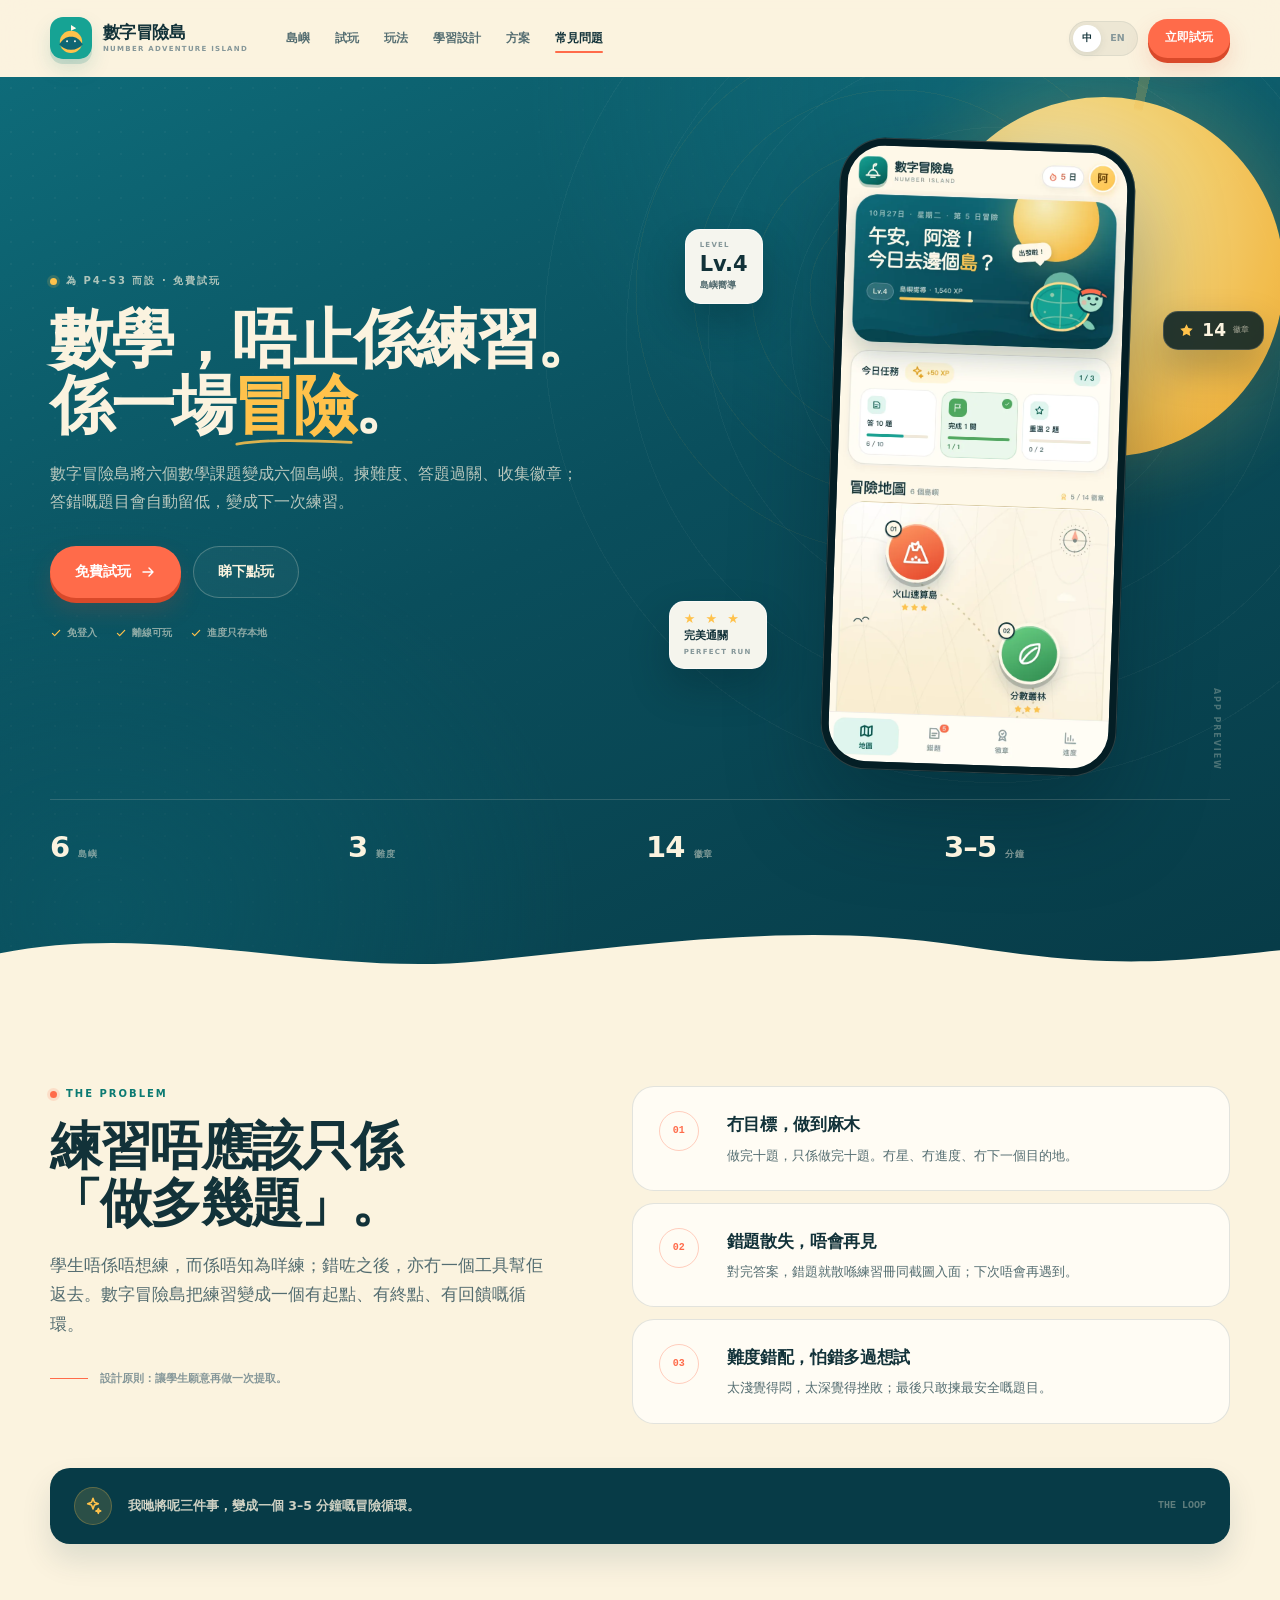
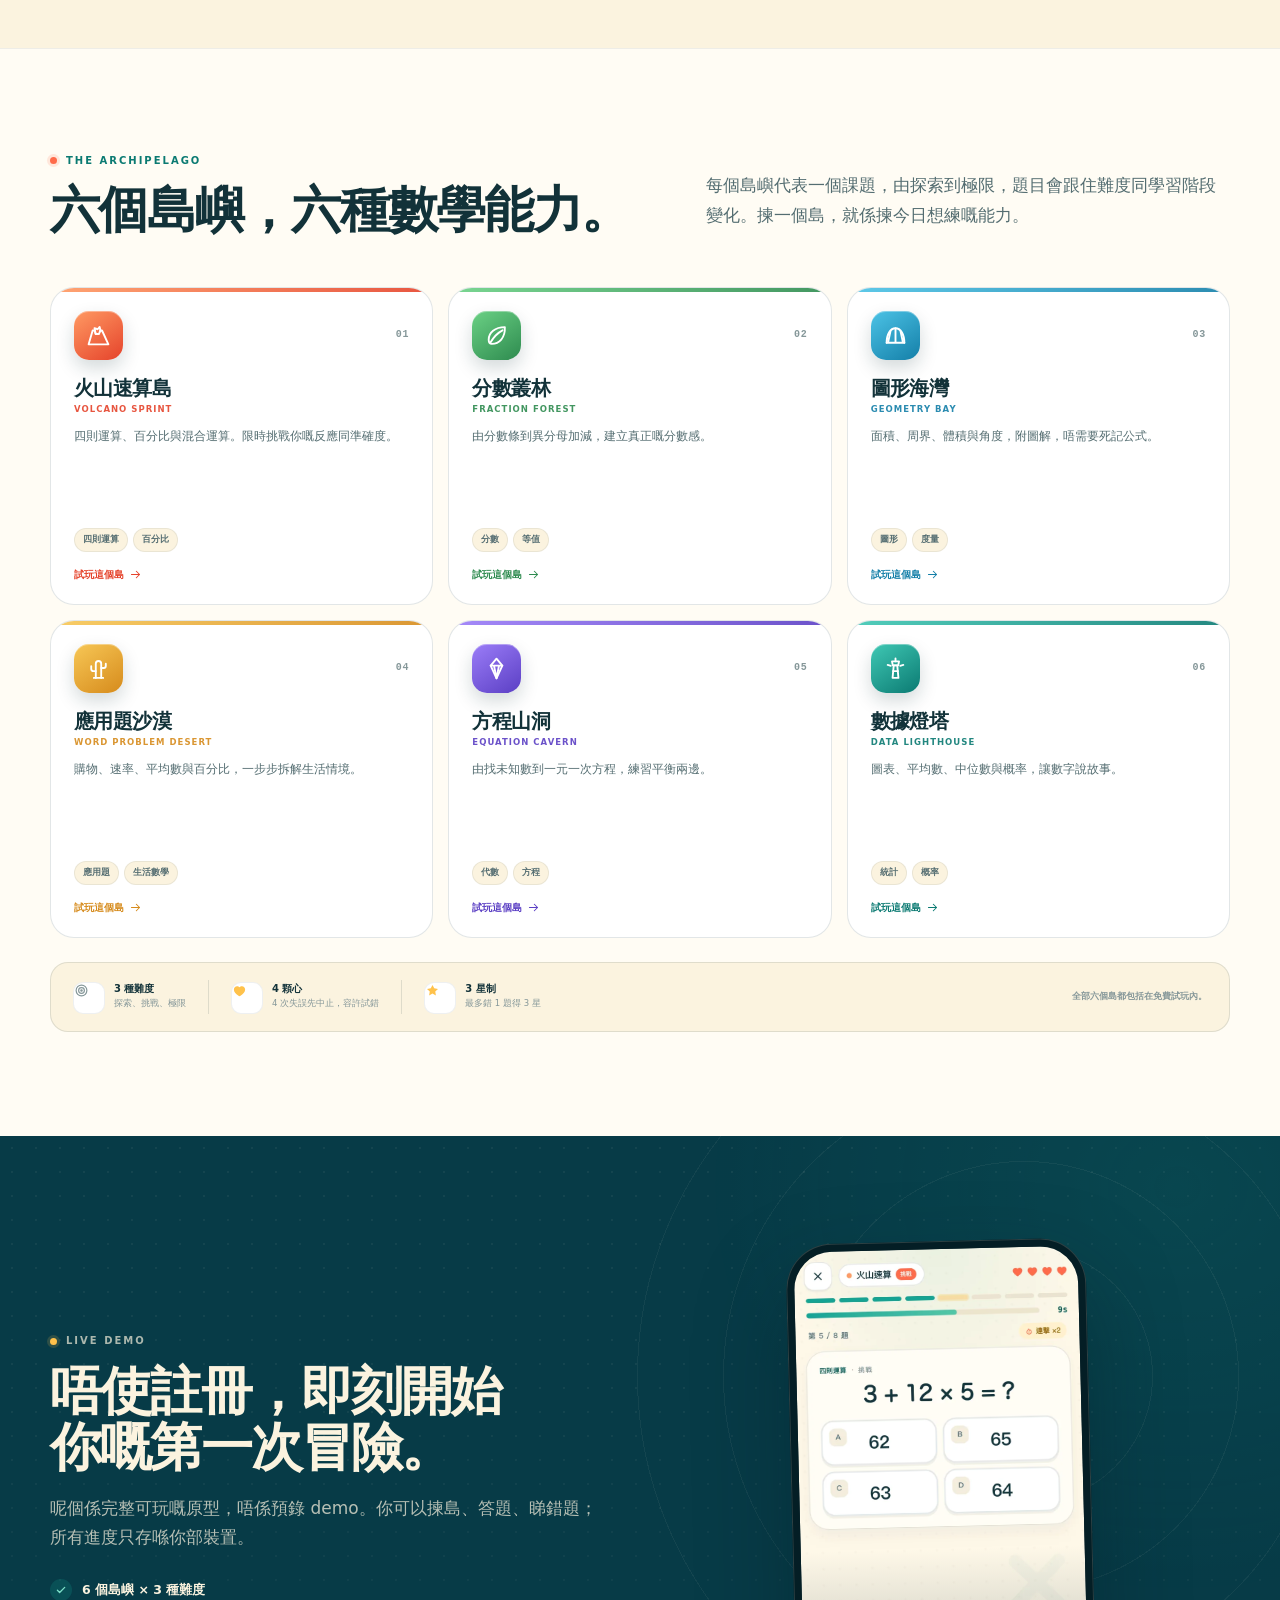
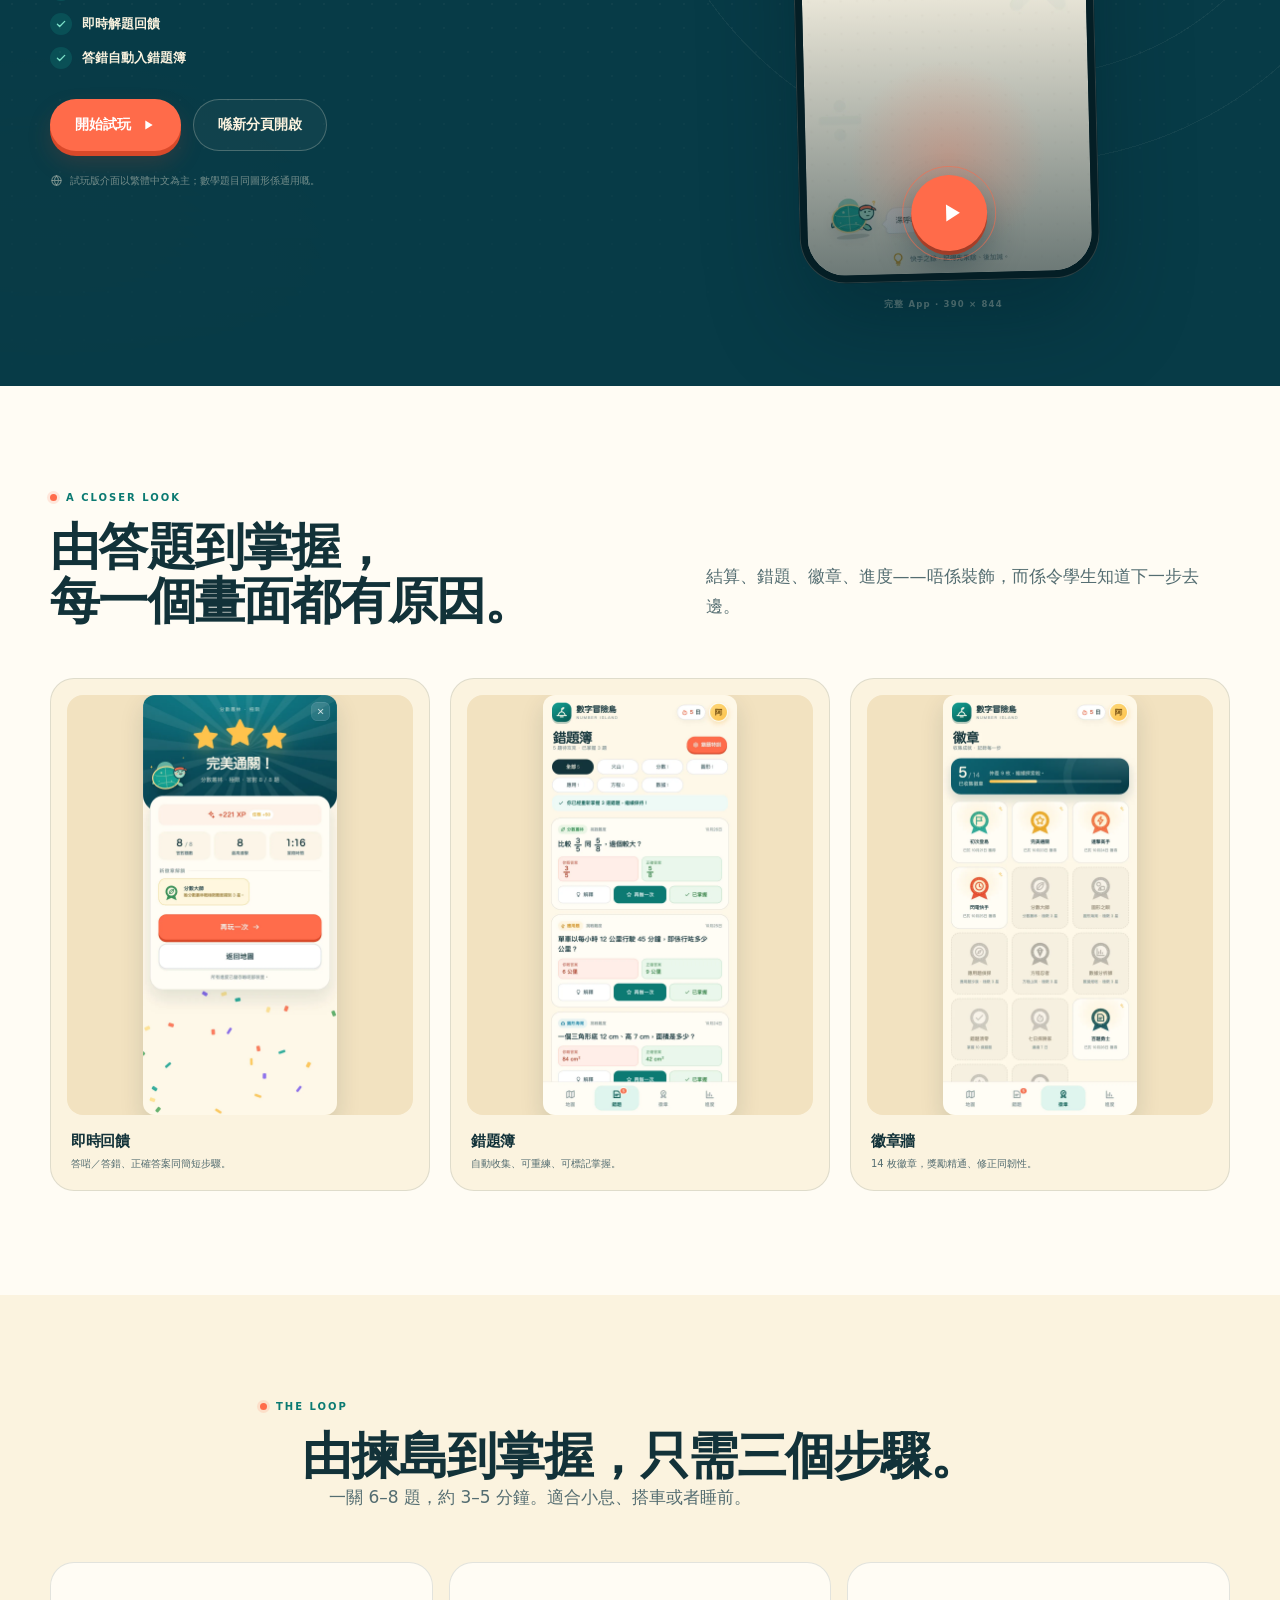
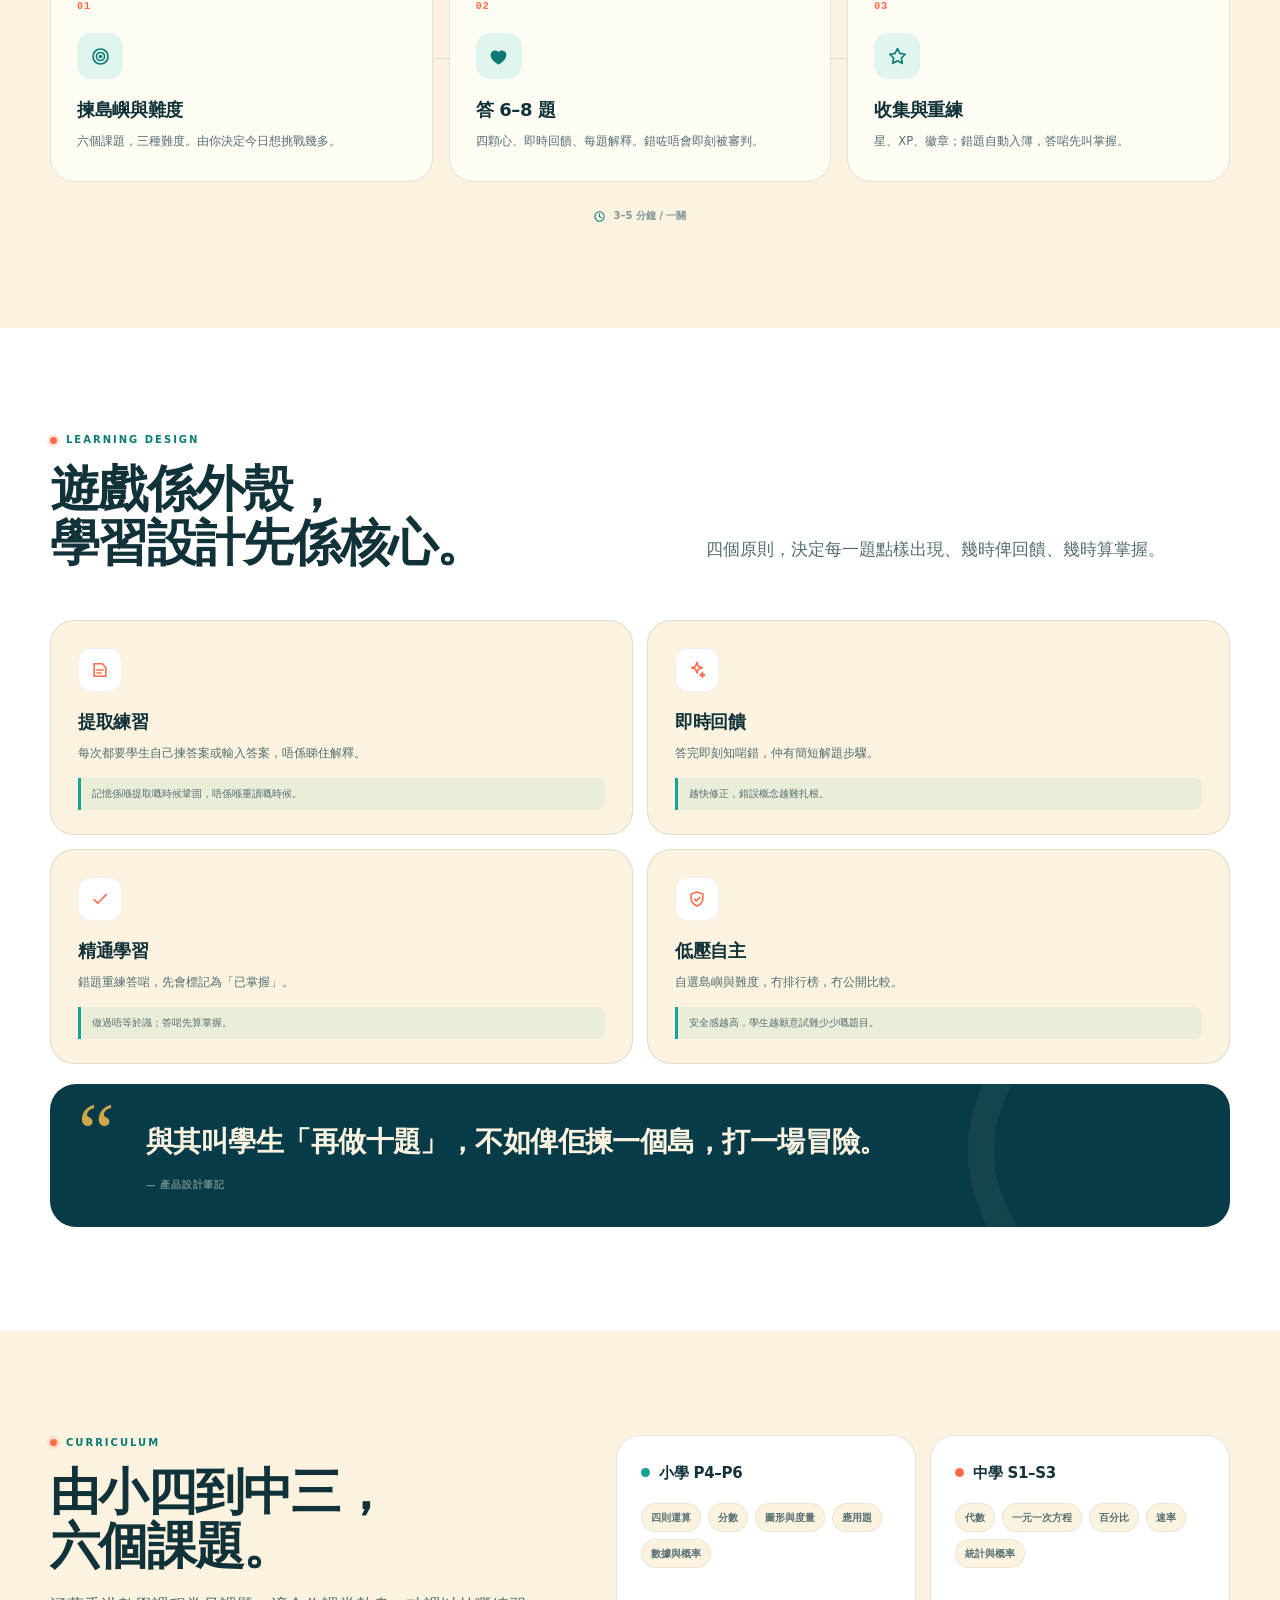
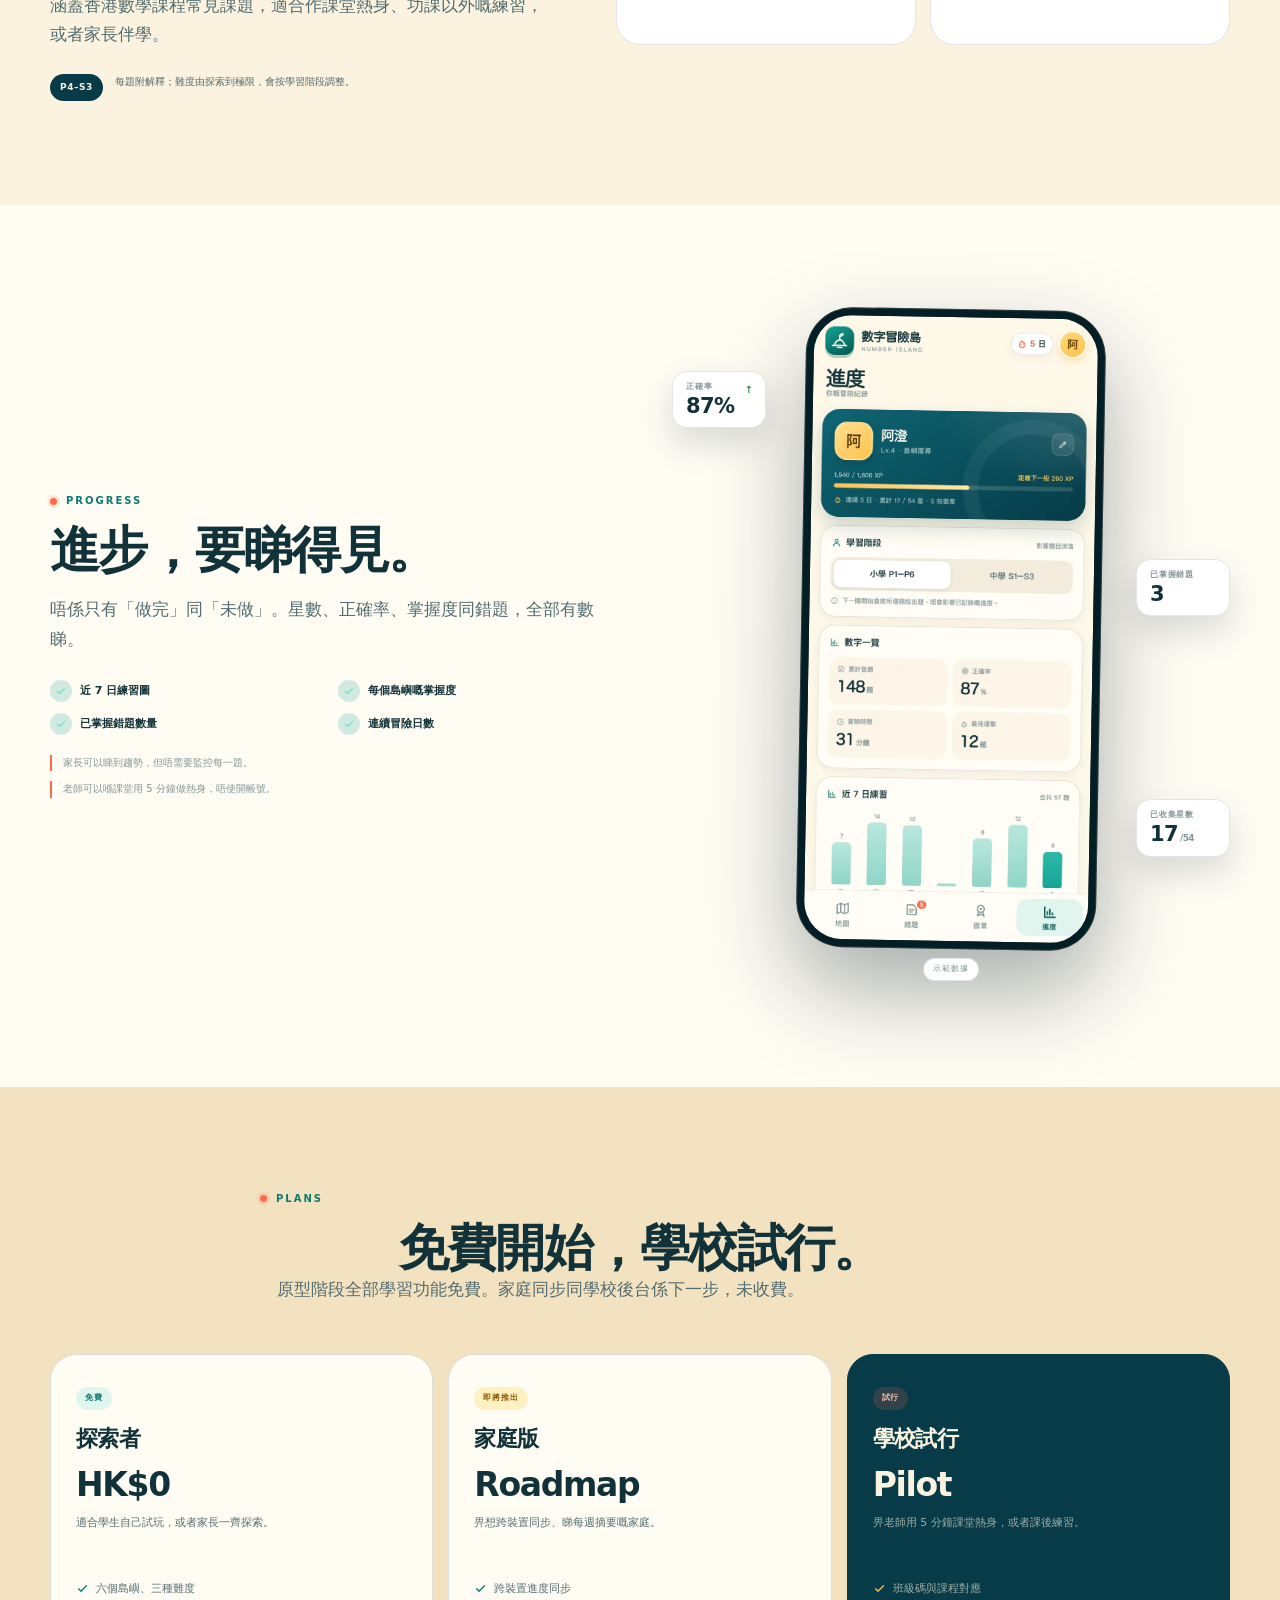
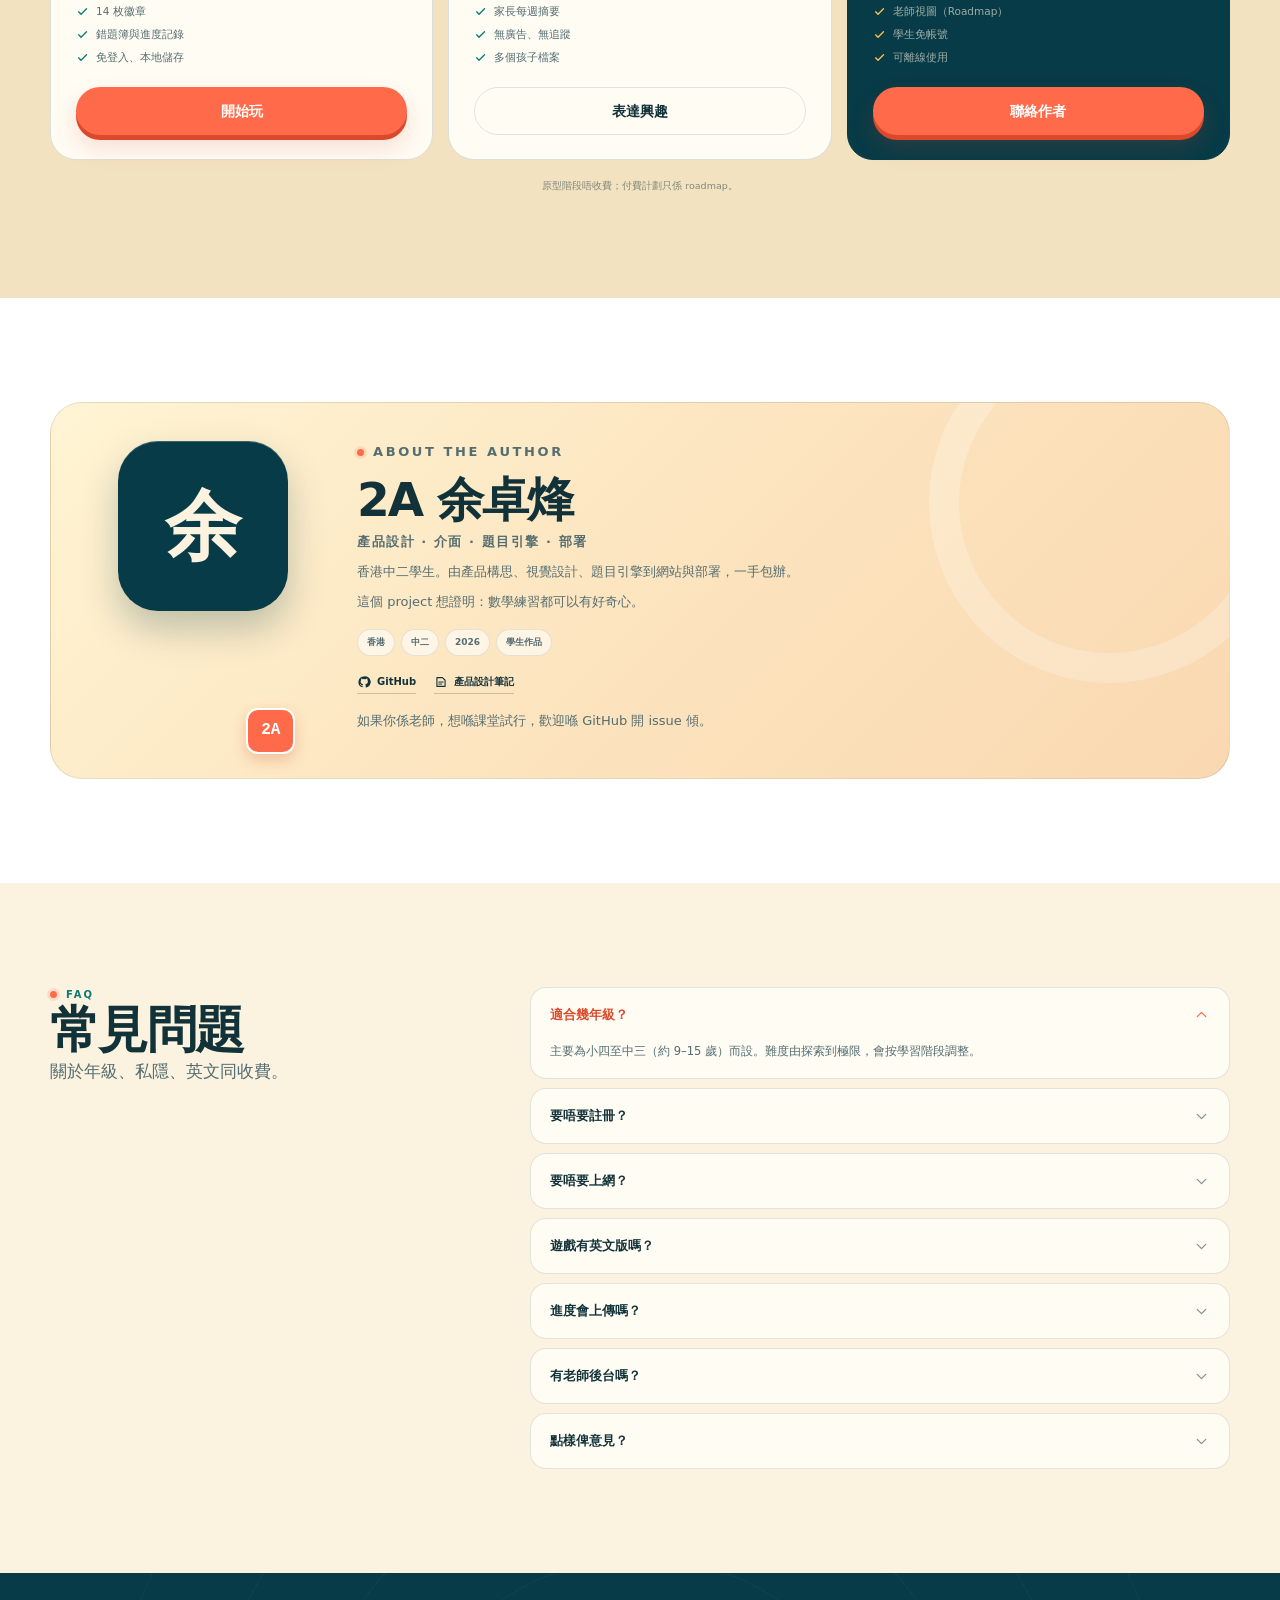
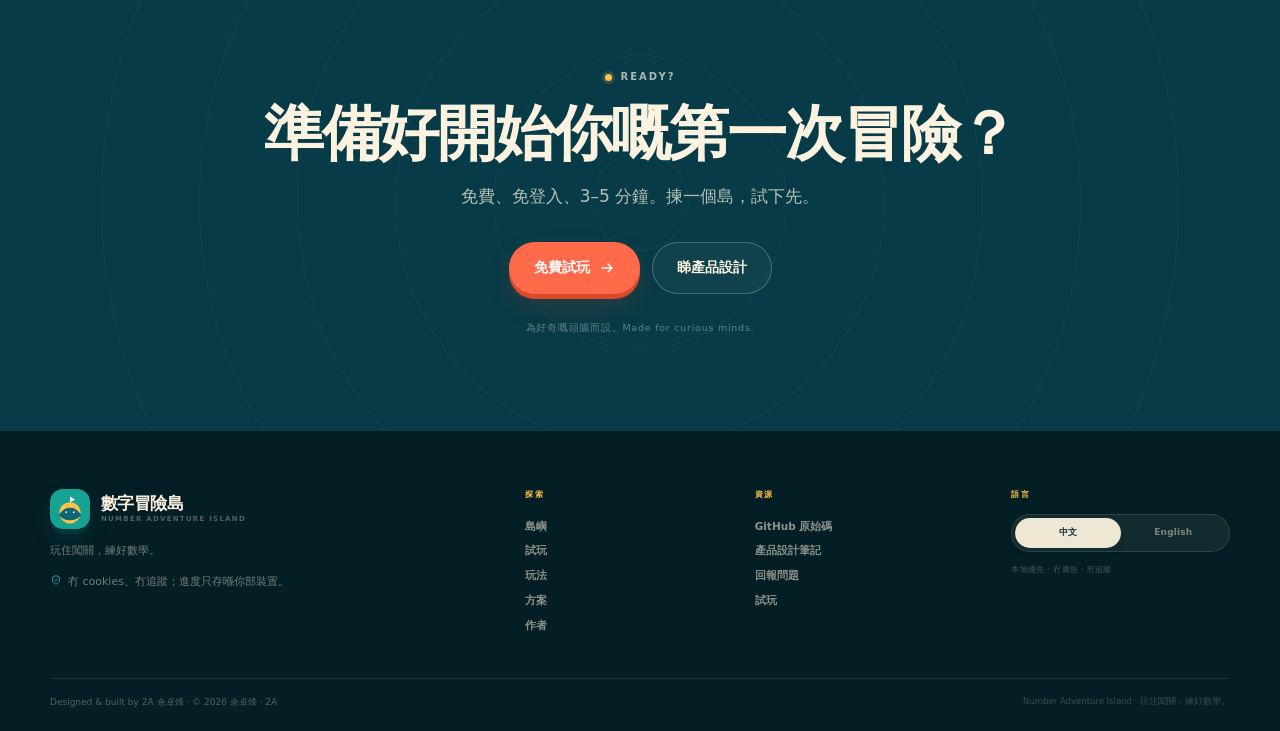
==== commit f6108496: "feat: launch bilingual commercial site with playable app" ====
--- a/index.html
+++ b/index.html
@@ -3,4181 +3,714 @@
 <head>
 <meta charset="utf-8">
 <meta name="viewport" content="width=device-width, initial-scale=1, viewport-fit=cover">
+<title>數字冒險島 · 玩住闖關，練好數學</title>
+<meta name="description" content="為中小學生而設的數學冒險遊戲。六個島嶼、三種難度、十四枚徽章；答錯自動記錄，進度只存喺你部裝置。">
+<meta name="author" content="2A 余卓烽">
 <meta name="theme-color" content="#073B47">
-<title>數字冒險島 · 玩住闖關，練好數學</title>
-<meta name="description" content="數字冒險島：為中小學生而設的數學冒險遊戲。六個島嶼、三種難度、徽章收集、錯題重練與進度記錄。">
-<link rel="icon" href="data:image/svg+xml,%3Csvg xmlns='http://www.w3.org/2000/svg' viewBox='0 0 64 64'%3E%3Crect width='64' height='64' rx='16' fill='%23073B47'/%3E%3Ccircle cx='32' cy='36' r='16' fill='%23FFC24B'/%3E%3Cpath d='M18 40c5-8 9-12 14-12s9 4 14 12c-4 5-9 8-14 8s-10-3-14-8z' fill='%230E6573'/%3E%3Cpath d='M32 24V12l7 4-7 4' fill='%23FFF8E8'/%3E%3C/svg%3E">
-<style>
-/* ============================================================
-   數字冒險島 — design tokens
-   ============================================================ */
-:root{
-  --ocean-950:#042A33;
-  --ocean-900:#073B47;
-  --ocean-800:#0A4E5C;
-  --ocean-700:#0E6573;
-  --teal:#16A394;
-  --teal-dark:#0B7A72;
-  --teal-deep:#07564F;
-  --mint:#DFF5EE;
-  --mint-2:#EDFAF5;
-  --cream:#FFF8E8;
-  --paper:#FFFCF4;
-  --surface:#FFFFFF;
-  --sand:#F6E3B8;
-  --sand-deep:#E8CE94;
-  --ink:#13343B;
-  --ink-2:#547077;
-  --ink-3:#879A9C;
-  --line:rgba(19,52,59,.12);
-  --line-soft:rgba(19,52,59,.07);
-  --coral:#FF6B4A;
-  --coral-deep:#D9492A;
-  --coral-soft:#FFEDE7;
-  --mango:#FFC24B;
-  --mango-deep:#E8A21E;
-  --leaf:#4FA85E;
-  --leaf-dark:#2F7D3F;
-  --leaf-soft:#E9F7EC;
-  --purple:#7B5CF0;
-  --sky:#3FB6DA;
-  --pink:#FF8FA3;
-  --shadow-sm:0 4px 14px rgba(19,52,59,.06);
-  --shadow:0 12px 30px rgba(19,52,59,.10);
-  --shadow-lg:0 24px 60px rgba(4,42,51,.28);
-  --sans:"PingFang HK","PingFang TC","Noto Sans HK","Noto Sans TC","Microsoft JhengHei",system-ui,-apple-system,"Segoe UI",sans-serif;
-  --round:ui-rounded,"SF Pro Rounded","Hiragino Maru Gothic ProN","PingFang HK",system-ui,sans-serif;
-  --mono:"SF Mono",ui-monospace,Menlo,Consolas,monospace;
+<link rel="canonical" href="https://s20250129-boop.github.io/banana/">
+<link rel="alternate" hreflang="zh-Hant-HK" href="https://s20250129-boop.github.io/banana/?lang=zh">
+<link rel="alternate" hreflang="en" href="https://s20250129-boop.github.io/banana/?lang=en">
+<link rel="icon" href="assets/favicon.svg" type="image/svg+xml">
+<link rel="apple-touch-icon" href="assets/apple-touch-icon.png">
+<link rel="preload" as="image" href="assets/img/home.webp">
+<link rel="stylesheet" href="assets/site.css">
+<meta property="og:type" content="website">
+<meta property="og:site_name" content="數字冒險島 · Number Adventure Island">
+<meta property="og:title" content="數字冒險島 · 玩住闖關，練好數學">
+<meta property="og:description" content="六個島嶼、三種難度、十四枚徽章。將數學練習變成 3–5 分鐘的冒險。">
+<meta property="og:url" content="https://s20250129-boop.github.io/banana/">
+<meta property="og:image" content="https://s20250129-boop.github.io/banana/assets/og-cover.png">
+<meta property="og:image:width" content="1200">
+<meta property="og:image:height" content="630">
+<meta property="og:image:alt" content="數字冒險島：手機上的數學冒險遊戲，由 2A 余卓烽設計及開發。">
+<meta name="twitter:card" content="summary_large_image">
+<meta name="twitter:title" content="數字冒險島 · Number Adventure Island">
+<meta name="twitter:description" content="Math is more than practice. It's an adventure. Six islands, three levels, 14 badges.">
+<meta name="twitter:image" content="https://s20250129-boop.github.io/banana/assets/og-cover.png">
+<script type="application/ld+json">
+{
+  "@context": "https://schema.org",
+  "@type": "EducationalApplication",
+  "name": "數字冒險島 / Number Adventure Island",
+  "url": "https://s20250129-boop.github.io/banana/",
+  "description": "A bilingual math adventure website with a playable game for P4–S3 students: six islands, three difficulty levels, 14 badges, automatic mistake review and local progress.",
+  "applicationCategory": "GameApplication",
+  "operatingSystem": "Web",
+  "inLanguage": ["zh-Hant-HK", "en"],
+  "author": { "@type": "Person", "name": "2A 余卓烽" },
+  "offers": { "@type": "Offer", "price": "0", "priceCurrency": "HKD" },
+  "screenshot": "https://s20250129-boop.github.io/banana/assets/img/home.webp",
+  "featureList": "Six islands, three difficulty levels, 14 badges, mistake notebook, progress tracking, bilingual marketing site"
 }
-*{box-sizing:border-box;-webkit-tap-highlight-color:transparent}
-html,body{height:100%}
-body{
-  margin:0;
-  color:var(--ink);
-  font-family:var(--sans);
-  font-size:15px;
-  line-height:1.45;
-  background:
-    radial-gradient(900px 700px at 18% 12%, rgba(22,163,148,.20), transparent 60%),
-    radial-gradient(800px 600px at 82% 78%, rgba(255,107,74,.16), transparent 62%),
-    radial-gradient(700px 500px at 70% 8%, rgba(255,194,75,.10), transparent 60%),
-    linear-gradient(145deg,#052B34 0%,#073B47 48%,#042A33 100%);
-  overflow:hidden;
-  -webkit-font-smoothing:antialiased;
-  text-rendering:optimizeLegibility;
-}
-button{font:inherit;color:inherit;background:none;border:0;padding:0;cursor:pointer}
-button:disabled{cursor:default}
-button:focus-visible,a:focus-visible,input:focus-visible{outline:3px solid var(--mango);outline-offset:3px}
-::selection{background:var(--mango);color:var(--ink)}
-h1,h2,h3,p{margin:0}
-svg{display:block}
-.hide{display:none!important}
-
-/* ============================================================
-   Desktop poster / phone shell
-   ============================================================ */
-.poster{
-  position:fixed;inset:0;
-  display:grid;place-items:center;
-  padding:20px;
-}
-.poster::before{
-  content:"＋  −  ×  ÷  √  π  ≠  ∞";
-  position:absolute;left:50%;top:50%;
-  transform:translate(-50%,-50%);
-  font-family:var(--round);
-  font-size:clamp(90px,16vw,230px);
-  font-weight:900;letter-spacing:.14em;
-  color:rgba(255,248,232,.035);
-  white-space:nowrap;pointer-events:none;user-select:none;
-  z-index:0;
-}
-.poster::after{
-  content:"";
-  position:absolute;inset:0;z-index:0;pointer-events:none;
-  background-image:radial-gradient(rgba(255,248,232,.10) 1px,transparent 1.4px);
-  background-size:26px 26px;
-  mask-image:radial-gradient(80% 70% at 50% 50%,#000 20%,transparent 78%);
-  -webkit-mask-image:radial-gradient(80% 70% at 50% 50%,#000 20%,transparent 78%);
-  opacity:.5;
-}
-.poster-mark{
-  position:absolute;left:max(32px,6vw);top:50%;
-  transform:translateY(-50%);
-  z-index:1;color:rgba(255,248,232,.14);
-  font-size:clamp(56px,6vw,96px);
-  font-weight:900;line-height:.92;letter-spacing:-.04em;
-  user-select:none;pointer-events:none;
-}
-.poster-mark small{
-  display:block;font-size:.2em;letter-spacing:.42em;
-  font-weight:700;margin-top:18px;color:rgba(255,194,75,.42);
-}
-.poster-note{
-  position:absolute;right:max(28px,4vw);bottom:30px;z-index:1;
-  text-align:right;color:rgba(255,248,232,.48);
-  font-size:11px;line-height:1.7;font-weight:600;letter-spacing:.03em;
-}
-.poster-note b{display:block;color:rgba(255,248,232,.8);font-size:12px;letter-spacing:.08em}
-.poster-note i{font-style:normal;color:var(--mango)}
-
-.phone{
-  position:relative;z-index:2;
-  width:390px;height:844px;
-  max-height:calc(100dvh - 40px);
-  border-radius:46px;
-  background:var(--cream);
-  box-shadow:
-    0 0 0 7px #062A32,
-    0 0 0 8.5px rgba(255,248,232,.20),
-    0 44px 90px rgba(0,0,0,.58);
-  overflow:hidden;
-  isolation:isolate;
-}
-.phone::after{
-  content:"";pointer-events:none;position:absolute;inset:0;z-index:100;
-  border-radius:inherit;
-  box-shadow:inset 0 0 0 1px rgba(255,255,255,.10);
-}
-.app{
-  position:relative;height:100%;width:100%;
-  display:flex;flex-direction:column;
-  background:var(--cream);
-  overflow:hidden;
-  font-variant-numeric:tabular-nums;
-}
-@media (max-width:620px){
-  .poster{padding:0;display:block}
-  .poster-mark,.poster-note,.poster::before{display:none}
-  .phone{width:100%;height:100dvh;max-height:none;border-radius:0;box-shadow:none}
-  .phone::after{border-radius:0}
-}
-@media (max-height:880px) and (min-width:621px){
-  .phone{height:calc(100dvh - 32px);max-height:none;border-radius:40px}
-  .poster-note{bottom:14px}
-}
-@media (max-height:720px) and (min-width:621px){
-  .poster-mark{display:none}
-}
-
-/* ============================================================
-   Shared atoms
-   ============================================================ */
-.scroll{
-  flex:1;min-height:0;overflow-y:auto;overscroll-behavior:contain;
-  scrollbar-width:none;-ms-overflow-style:none;
-  padding-bottom:18px;
-}
-.scroll::-webkit-scrollbar{display:none}
-.row{display:flex;align-items:center}
-.grow{flex:1;min-width:0}
-.muted{color:var(--ink-2)}
-.tiny{font-size:10px}
-.eyebrow{
-  font-size:9.5px;font-weight:900;letter-spacing:.14em;
-  text-transform:uppercase;color:var(--ink-3);
-}
-.svg-i{width:20px;height:20px;flex:none}
-
-/* top bar */
-.topbar{
-  flex:none;display:flex;align-items:center;gap:10px;
-  padding:15px 18px 6px;
-}
-.brand{display:flex;align-items:center;gap:10px;min-width:0}
-.brand-mark{
-  width:39px;height:39px;border-radius:13px;flex:none;
-  display:grid;place-items:center;color:var(--cream);
-  background:linear-gradient(150deg,var(--teal) 0%,var(--teal-dark) 55%,var(--teal-deep) 100%);
-  box-shadow:0 4px 0 rgba(7,86,79,.28),inset 0 1px 0 rgba(255,255,255,.35);
-}
-.brand-mark svg{width:25px;height:25px}
-.brand-name{font-family:var(--round);font-size:16.5px;font-weight:900;letter-spacing:-.02em;line-height:1.1;white-space:nowrap}
-.brand-name em{
-  display:block;font-family:var(--sans);font-style:normal;
-  font-size:7.5px;letter-spacing:.22em;color:var(--ink-3);
-  font-weight:800;margin-top:4px;
-}
-.top-actions{margin-left:auto;display:flex;align-items:center;gap:7px}
-.streak-pill{
-  display:flex;align-items:center;gap:4px;
-  padding:6px 9px 6px 7px;border-radius:999px;
-  background:#fff;border:1px solid var(--line);
-  font-size:11px;font-weight:900;color:var(--ink);
-  box-shadow:var(--shadow-sm);
-}
-.streak-pill svg{width:14px;height:14px;color:var(--coral)}
-.streak-pill b{color:var(--coral-deep)}
-.avatar{
-  width:38px;height:38px;border-radius:50%;flex:none;
-  display:grid;place-items:center;
-  background:linear-gradient(145deg,#FFD97A,var(--mango));
-  color:#5C3A00;font-size:15px;font-weight:900;
-  border:2px solid #fff;
-  box-shadow:0 4px 10px rgba(232,162,30,.28);
-}
-.icon-btn{
-  width:38px;height:38px;border-radius:13px;flex:none;
-  display:grid;place-items:center;
-  background:#fff;border:1px solid var(--line);
-  color:var(--ink);box-shadow:0 2px 0 rgba(19,52,59,.05);
-  transition:transform .15s ease,box-shadow .15s ease;
-}
-.icon-btn:active{transform:translateY(2px);box-shadow:none}
-.icon-btn svg{width:18px;height:18px}
-
-/* tab bar */
-.tabbar{
-  flex:none;z-index:30;
-  display:grid;grid-template-columns:repeat(4,1fr);
-  gap:4px;padding:7px 10px calc(9px + env(safe-area-inset-bottom));
-  background:rgba(255,252,244,.94);
-  backdrop-filter:blur(16px);-webkit-backdrop-filter:blur(16px);
-  border-top:1px solid var(--line-soft);
-}
-.tab{
-  position:relative;display:flex;flex-direction:column;align-items:center;gap:3px;
-  padding:7px 0 5px;border-radius:15px;
-  color:var(--ink-3);font-size:9.5px;font-weight:800;letter-spacing:.02em;
-  transition:color .18s ease,background .18s ease;
-}
-.tab svg{width:21px;height:21px}
-.tab.active{color:var(--teal-deep);background:var(--mint)}
-.tab.active svg{stroke-width:2.2}
-.tab .badge-dot{
-  position:absolute;top:3px;left:calc(50% + 5px);
-  min-width:15px;height:15px;padding:0 4px;border-radius:999px;
-  display:grid;place-items:center;
-  background:var(--coral);color:#fff;
-  font-size:8px;font-weight:900;border:2px solid var(--paper);
-}
-
-/* generic bits */
-.pill{
-  display:inline-flex;align-items:center;gap:4px;
-  padding:4px 8px;border-radius:999px;
-  font-size:9.5px;font-weight:900;letter-spacing:.02em;
-}
-.star{width:13px;height:13px;flex:none}
-.star.off{opacity:.22}
-.star.on{color:var(--mango)}
-.stars{display:inline-flex;align-items:center;gap:2px}
-
-/* medals */
-.medal{display:inline-block;width:64px;height:64px;flex:none;position:relative}
-.medal svg{width:100%;height:100%;display:block;overflow:visible}
-.medal .m-ribbon{fill:var(--bc);opacity:.92}
-.medal .m-coin{fill:var(--bc)}
-.medal .m-coin-in{fill:var(--cream)}
-.medal .m-icon{fill:none;stroke:var(--bc);stroke-width:5.4;stroke-linecap:round;stroke-linejoin:round}
-.medal.locked{filter:grayscale(1);opacity:.42}
-.medal.small{width:40px;height:40px}
-
-/* ============================================================
-   Home
-   ============================================================ */
-.hero{
-  position:relative;margin:7px 16px 0;
-  min-height:202px;padding:19px 18px 17px;
-  border-radius:30px;overflow:hidden;color:var(--cream);
-  background:
-    radial-gradient(120% 130% at 94% -8%, #16808F 0%, transparent 52%),
-    radial-gradient(90% 100% at 0% 110%, #0B5D6B 0%, transparent 55%),
-    linear-gradient(155deg,#0E6B79 0%,#0A4E5C 54%,#073B47 100%);
-  box-shadow:0 16px 34px rgba(7,59,71,.24),inset 0 1px 0 rgba(255,255,255,.12);
-}
-.hero::before{
-  content:"";position:absolute;inset:0;
-  background-image:radial-gradient(rgba(255,248,232,.12) 1px,transparent 1.3px);
-  background-size:19px 19px;
-  opacity:.35;
-  mask-image:linear-gradient(115deg,#000,transparent 62%);
-  -webkit-mask-image:linear-gradient(115deg,#000,transparent 62%);
-}
-.hero-sun{
-  position:absolute;right:24px;top:-34px;width:118px;height:118px;border-radius:50%;
-  background:radial-gradient(circle at 36% 34%,#FFF3C4 0%,#FFD978 42%,#FFC24B 70%,#F3A92F 100%);
-  box-shadow:0 0 54px rgba(255,194,75,.38);
-  opacity:.96;
-}
-.hero-sun::after{
-  content:"";position:absolute;inset:-20px;border-radius:50%;
-  background:conic-gradient(from 10deg,rgba(255,194,75,.25) 0 3deg,transparent 3deg 16deg);
-  mask-image:radial-gradient(circle,transparent 0 58%,#000 59%);
-  -webkit-mask-image:radial-gradient(circle,transparent 0 58%,#000 59%);
-  animation:spin 40s linear infinite;
-}
-.hero-waves{
-  position:absolute;left:0;right:0;bottom:-1px;width:100%;height:72px;
-  opacity:.9;pointer-events:none;
-}
-.hero-copy{position:relative;z-index:2;width:232px;max-width:232px}
-.hero-date{
-  font-size:10px;font-weight:800;letter-spacing:.14em;
-  color:rgba(255,248,232,.62);
-}
-.hero-title{
-  font-family:var(--round);
-  font-size:26px;font-weight:900;line-height:1.24;
-  letter-spacing:-.03em;margin:7px 0 16px;
-  text-shadow:0 2px 12px rgba(4,42,51,.2);
-}
-.hero-title span{color:var(--mango)}
-.hero-level{display:flex;align-items:center;gap:8px;width:224px;max-width:224px;min-width:0}
-.lvl-chip{
-  flex:none;font-size:9.5px;font-weight:900;letter-spacing:.02em;
-  background:rgba(255,248,232,.15);
-  border:1px solid rgba(255,248,232,.22);
-  border-radius:999px;padding:4px 8px;
-  backdrop-filter:blur(4px);
-}
-.lvl-info{flex:1;min-width:0;overflow:hidden}
-.lvl-info b{display:block;font-size:9px;font-weight:800;color:rgba(255,248,232,.78);letter-spacing:.02em;white-space:nowrap;overflow:hidden;text-overflow:ellipsis}
-.lvl-bar{height:4px;border-radius:99px;background:rgba(255,248,232,.17);overflow:hidden;margin-top:4px}
-.lvl-bar i{display:block;height:100%;border-radius:99px;background:linear-gradient(90deg,var(--mango),#FFE29A)}
-.lvl-xp{font-size:8.5px;font-weight:800;color:rgba(255,248,232,.5);white-space:nowrap}
-.hero-mascot{
-  position:absolute;right:2px;bottom:-4px;width:132px;height:132px;z-index:1;
-  filter:drop-shadow(0 10px 14px rgba(4,42,51,.28));
-  animation:bob 4.6s ease-in-out infinite;
-  transform-origin:50% 90%;
-}
-.hero-sticker{
-  position:absolute;right:88px;top:60px;z-index:3;
-  background:var(--cream);color:var(--ink);
-  font-size:9px;font-weight:900;padding:6px 9px;border-radius:11px;
-  transform:rotate(-6deg);
-  box-shadow:0 4px 10px rgba(4,42,51,.2);
-}
-.hero-sticker::after{
-  content:"";position:absolute;right:12px;bottom:-5px;
-  width:9px;height:9px;background:var(--cream);
-  transform:rotate(45deg);border-radius:1px;
-}
-
-/* daily quests */
-.quests{
-  margin:12px 16px 0;padding:13px 14px 12px;
-  background:var(--paper);border:1px solid var(--line);
-  border-radius:23px;box-shadow:var(--shadow-sm);
-}
-.quest-head{display:flex;align-items:center;gap:8px;margin-bottom:10px}
-.quest-title{font-size:13px;font-weight:900;letter-spacing:-.01em}
-.quest-reward{
-  display:flex;align-items:center;gap:3px;
-  font-size:9px;font-weight:900;color:var(--mango-deep);
-  background:#FFF6D9;border-radius:999px;padding:4px 7px;
-}
-.quest-count{
-  margin-left:auto;font-size:9.5px;font-weight:900;color:var(--teal-deep);
-  background:var(--mint);padding:4px 8px;border-radius:999px;
-}
-.quest-grid{display:grid;grid-template-columns:repeat(3,1fr);gap:7px}
-.quest{
-  position:relative;background:#fff;border:1px solid var(--line-soft);
-  border-radius:15px;padding:9px 9px 8px;min-width:0;
-}
-.quest-ico{
-  width:25px;height:25px;border-radius:8px;display:grid;place-items:center;
-  background:var(--mint);color:var(--teal-deep);margin-bottom:6px;
-}
-.quest-ico svg{width:14px;height:14px}
-.quest-label{font-size:9.5px;font-weight:800;white-space:nowrap;overflow:hidden;text-overflow:ellipsis;color:var(--ink)}
-.quest-bar{height:4px;border-radius:99px;background:#EFE8D8;overflow:hidden;margin:7px 0 4px}
-.quest-bar i{display:block;height:100%;border-radius:99px;background:var(--teal);transition:width .4s}
-.quest-num{font-size:8.5px;font-weight:800;color:var(--ink-2);font-variant-numeric:tabular-nums}
-.quest.done{background:var(--leaf-soft);border-color:rgba(79,168,94,.22)}
-.quest.done .quest-ico{background:var(--leaf);color:#fff}
-.quest.done .quest-bar i{background:var(--leaf)}
-.quest.done .quest-num{color:var(--leaf-dark)}
-.quest-done-mark{
-  position:absolute;right:7px;top:7px;width:14px;height:14px;border-radius:50%;
-  display:grid;place-items:center;background:var(--leaf);color:#fff;
-}
-.quest-done-mark svg{width:8px;height:8px}
-
-/* map */
-.map-head{
-  display:flex;align-items:flex-end;gap:8px;
-  padding:22px 20px 9px;
-}
-.map-head h2{font-size:20px;font-weight:900;letter-spacing:-.03em;line-height:1}
-.map-head h2 span{font-size:10px;font-weight:800;color:var(--ink-3);letter-spacing:0;margin-left:6px}
-.map-legend{margin-left:auto;font-size:9px;font-weight:800;color:var(--ink-3);display:flex;align-items:center;gap:4px}
-.map-legend svg{width:11px;height:11px;color:var(--mango)}
-.map-wrap{position:relative;margin:0 12px;border-radius:30px;overflow:hidden}
-.map-card{
-  position:relative;height:836px;
-  border-radius:30px;overflow:hidden;
-  border:1px solid rgba(19,52,59,.09);
-  background:
-    radial-gradient(90% 40% at 12% 0%,rgba(255,255,255,.92),transparent 60%),
-    radial-gradient(70% 50% at 92% 22%,rgba(255,255,255,.45),transparent 60%),
-    linear-gradient(178deg,#FCF5E4 0%,#F8ECCE 38%,#F4E3BC 72%,#EFD9A7 100%);
-  box-shadow:inset 0 1px 0 #fff,0 16px 34px rgba(19,52,59,.09);
-}
-.map-card::before{
-  content:"";position:absolute;inset:0;pointer-events:none;
-  background-image:
-    repeating-radial-gradient(ellipse 70% 60% at 86% 6%,transparent 0 26px,rgba(19,52,59,.045) 26px 27px,transparent 27px 52px),
-    repeating-radial-gradient(ellipse 80% 70% at 8% 42%,transparent 0 30px,rgba(19,52,59,.035) 30px 31px,transparent 31px 60px),
-    repeating-radial-gradient(ellipse 60% 50% at 96% 74%,transparent 0 22px,rgba(19,52,59,.03) 22px 23px,transparent 23px 46px);
-  opacity:.9;
-}
-.map-compass{position:absolute;right:18px;top:16px;width:54px;height:54px;opacity:.55;color:var(--ink)}
-.map-start{
-  position:absolute;left:19px;top:22px;
-  font-size:8px;font-weight:900;letter-spacing:.18em;
-  color:var(--ink-2);border:1px dashed rgba(19,52,59,.28);
-  padding:4px 8px;border-radius:7px;transform:rotate(-5deg);
-}
-.map-island-deco{position:absolute;pointer-events:none;opacity:.9}
-.map-path{position:absolute;inset:0;width:100%;height:100%;pointer-events:none;z-index:1}
-.map-nodes{position:absolute;inset:0;z-index:2}
-.node{
-  position:absolute;width:136px;
-  transform:translate(-50%,-42px);
-  display:flex;flex-direction:column;align-items:center;
-  text-align:center;
-}
-.node-circle{
-  position:relative;
-  width:84px;height:84px;border-radius:50%;
-  display:grid;place-items:center;color:#fff;
-  background:linear-gradient(155deg,var(--c1),var(--c2));
-  border:4px solid #FFF8E8;
-  box-shadow:
-    0 6px 0 rgba(19,52,59,.22),
-    0 14px 22px rgba(19,52,59,.18),
-    inset 0 2px 0 rgba(255,255,255,.34);
-  transition:transform .18s ease,box-shadow .18s ease;
-}
-.node:hover .node-circle{transform:translateY(-2px)}
-.node:active .node-circle{transform:translateY(3px);box-shadow:0 2px 0 rgba(19,52,59,.22),0 8px 14px rgba(19,52,59,.16),inset 0 2px 0 rgba(255,255,255,.34)}
-.node-icon{width:40px;height:40px;filter:drop-shadow(0 1px 1px rgba(0,0,0,.16))}
-.node-no{
-  position:absolute;left:-6px;top:-4px;
-  width:23px;height:23px;border-radius:50%;
-  display:grid;place-items:center;
-  background:var(--cream);color:var(--ink);
-  border:2px solid var(--ink);
-  font-size:8.5px;font-weight:900;
-  box-shadow:0 2px 0 rgba(19,52,59,.18);
-}
-.node-name{
-  margin-top:7px;font-size:12.5px;font-weight:900;letter-spacing:-.01em;
-  color:var(--ink);text-shadow:0 1px 0 rgba(255,248,232,.8);
-  white-space:nowrap;
-}
-.node-foot{display:flex;align-items:center;gap:3px;margin-top:2px;min-height:14px}
-.node-foot .star{width:11px;height:11px}
-.node-lock{
-  display:inline-flex;align-items:center;gap:3px;
-  font-size:8px;font-weight:800;color:#8C826D;
-}
-.node-lock svg{width:9px;height:9px}
-.node-here{
-  position:absolute;top:-29px;left:50%;transform:translateX(-50%);
-  background:var(--ink);color:var(--cream);
-  font-size:7.5px;font-weight:900;letter-spacing:.08em;
-  padding:3px 7px;border-radius:999px;white-space:nowrap;
-  animation:floatY 2.6s ease-in-out infinite;
-}
-.node-here::after{
-  content:"";position:absolute;left:50%;bottom:-3px;
-  width:6px;height:6px;background:var(--ink);transform:translateX(-50%) rotate(45deg);
-}
-.node.is-next .node-circle::after{
-  content:"";position:absolute;inset:-11px;border-radius:50%;
-  border:2px dashed rgba(255,107,74,.6);
-  animation:spin 16s linear infinite;
-}
-.node.is-locked{opacity:.98}
-.node.is-locked .node-circle{
-  background:linear-gradient(155deg,#D8D2C2,#BDB6A3);
-  border-color:#F6EFDD;
-  box-shadow:0 4px 0 rgba(19,52,59,.12),inset 0 2px 0 rgba(255,255,255,.3);
-  color:#8C8575;
-}
-.node.is-locked .node-icon{opacity:.7}
-.node.is-locked .node-name{color:#8C826D}
-.node.is-locked .node-no{background:#EFE8D7;border-color:#A99F89;color:#8C826D}
-.map-bottom{
-  position:absolute;left:50%;bottom:16px;transform:translateX(-50%);
-  font-size:8px;font-weight:800;letter-spacing:.12em;color:rgba(19,52,59,.32);
-  white-space:nowrap;
-}
-.map-foot{
-  margin:10px 22px 0;display:flex;align-items:center;gap:6px;
-  font-size:9.5px;font-weight:700;color:var(--ink-3);
-}
-.map-foot svg{width:12px;height:12px;color:var(--teal)}
-
-/* ============================================================
-   Overlay / bottom sheet / modal
-   ============================================================ */
-#overlay-root{position:absolute;inset:0;z-index:60;pointer-events:none}
-#overlay-root:empty{display:none}
-.overlay{
-  position:absolute;inset:0;pointer-events:auto;
-  background:rgba(4,42,51,.52);
-  backdrop-filter:blur(3px);-webkit-backdrop-filter:blur(3px);
-  display:flex;align-items:flex-end;
-  animation:fadeIn .2s ease both;
-}
-.overlay.center{align-items:center;justify-content:center;padding:26px}
-.sheet{
-  width:100%;max-height:91%;
-  background:var(--cream);
-  border-radius:30px 30px 0 0;
-  overflow-y:auto;overscroll-behavior:contain;
-  padding-bottom:calc(18px + env(safe-area-inset-bottom));
-  animation:sheetUp .32s cubic-bezier(.22,.9,.24,1) both;
-  scrollbar-width:none;
-}
-.sheet::-webkit-scrollbar{display:none}
-.sheet-hero{
-  position:relative;padding:18px 20px 38px;
-  color:#fff;overflow:hidden;
-  background:
-    radial-gradient(120% 130% at 100% 0%,rgba(255,255,255,.22),transparent 55%),
-    linear-gradient(152deg,var(--c1),var(--c2));
-}
-.sheet-hero::before{
-  content:"";position:absolute;inset:0;
-  background-image:radial-gradient(rgba(255,255,255,.14) 1px,transparent 1.3px);
-  background-size:18px 18px;opacity:.5;
-}
-.sheet-hero::after{
-  content:"";position:absolute;left:-10%;right:-10%;bottom:-38px;height:76px;
-  background:var(--cream);border-radius:50% 50% 0 0;
-}
-.sheet-close{
-  position:absolute;right:14px;top:14px;z-index:3;
-  width:34px;height:34px;border-radius:50%;
-  display:grid;place-items:center;
-  background:rgba(4,42,51,.22);color:#fff;
-  border:1px solid rgba(255,255,255,.25);
-  backdrop-filter:blur(6px);
-}
-.sheet-close svg{width:15px;height:15px}
-.sheet-head{position:relative;z-index:2;display:flex;align-items:center;gap:13px;margin-top:14px}
-.sheet-ico{
-  width:60px;height:60px;border-radius:19px;flex:none;
-  display:grid;place-items:center;
-  background:rgba(255,255,255,.17);
-  border:1px solid rgba(255,255,255,.25);
-  box-shadow:inset 0 1px 0 rgba(255,255,255,.25);
-}
-.sheet-ico svg{width:34px;height:34px}
-.sheet-head h2{font-family:var(--round);font-size:23px;font-weight:900;letter-spacing:-.03em;line-height:1.15}
-.sheet-head p{font-size:10.5px;opacity:.78;margin-top:4px;font-weight:600}
-.sheet-starline{display:flex;align-items:center;gap:5px;margin-top:5px;font-size:9px;font-weight:800;opacity:.8}
-.sheet-starline .star{width:11px;height:11px}
-.sheet-body{position:relative;z-index:2;margin-top:-20px;padding:0 16px}
-.sheet-hint{font-size:10px;font-weight:700;color:var(--ink-3);margin:2px 4px 9px;display:flex;align-items:center;gap:5px}
-.sheet-hint svg{width:12px;height:12px}
-.diff{
-  position:relative;width:100%;display:flex;align-items:center;gap:11px;
-  padding:13px 12px 13px 14px;margin-bottom:9px;
-  background:#fff;border:1px solid var(--line);border-radius:20px;
-  box-shadow:0 3px 0 rgba(19,52,59,.04);
-  text-align:left;overflow:hidden;
-  transition:transform .16s ease,box-shadow .16s ease;
-}
-.diff::before{
-  content:"";position:absolute;left:0;top:12px;bottom:12px;width:4px;
-  border-radius:0 4px 4px 0;background:var(--dc);
-}
-.diff:hover{transform:translateY(-1px);box-shadow:0 7px 16px rgba(19,52,59,.08)}
-.diff:active{transform:translateY(1px)}
-.diff-main{min-width:0;flex:1}
-.diff-name{display:flex;align-items:center;gap:6px;font-size:15px;font-weight:900;letter-spacing:-.01em}
-.diff-badge{font-size:7.5px;font-weight:900;letter-spacing:.06em;padding:2px 6px;border-radius:999px;background:var(--ds);color:var(--dc)}
-.diff-meta{font-size:9.5px;color:var(--ink-2);margin-top:3px;font-weight:600}
-.diff-stars{display:flex;align-items:center;gap:2px;margin-top:5px}
-.diff-stars .star{width:11px;height:11px}
-.diff-stars em{font-style:normal;font-size:8px;font-weight:800;color:var(--ink-3);margin-left:4px}
-.diff-play{
-  width:43px;height:43px;border-radius:50%;flex:none;
-  display:grid;place-items:center;
-  background:var(--coral);color:#fff;
-  box-shadow:0 4px 0 var(--coral-deep);
-}
-.diff-play svg{width:17px;height:17px;margin-left:2px}
-.sheet-note{
-  display:flex;align-items:flex-start;gap:7px;
-  font-size:9.5px;line-height:1.55;color:var(--ink-3);
-  padding:6px 5px 0;
-}
-.sheet-note svg{width:12px;height:12px;flex:none;margin-top:1px;color:var(--teal)}
-
-.modal{
-  width:100%;max-width:328px;
-  background:var(--cream);border-radius:26px;
-  padding:24px 22px 20px;text-align:center;
-  box-shadow:0 30px 70px rgba(0,0,0,.35);
-  animation:popIn .24s cubic-bezier(.2,1.2,.4,1) both;
-}
-.modal h3{font-family:var(--round);font-size:20px;font-weight:900;letter-spacing:-.02em;margin-bottom:7px}
-.modal p{font-size:12px;line-height:1.65;color:var(--ink-2);margin-bottom:17px}
-.modal-actions{display:flex;gap:8px}
-.modal-actions .btn{height:46px;font-size:13px}
-.modal .medal{width:104px;height:104px;margin:2px auto 12px}
-.modal .badge-cond{
-  background:#FBF4E3;border:1px dashed var(--sand-deep);
-  border-radius:12px;padding:9px 12px;font-size:10.5px;font-weight:700;
-  color:var(--ink-2);margin-bottom:14px;line-height:1.5;
-}
-.modal .badge-cond b{color:var(--ink)}
-.name-input{
-  width:100%;height:50px;border-radius:14px;
-  border:2px solid var(--line);background:#fff;
-  padding:0 14px;font-size:17px;font-weight:800;
-  font-family:var(--sans);color:var(--ink);text-align:center;
-  margin-bottom:14px;
-}
-.name-input:focus{border-color:var(--teal);outline:none}
-
-/* ============================================================
-   Play
-   ============================================================ */
-.play{height:100%;display:flex;flex-direction:column;background:
-  radial-gradient(80% 40% at 50% 0%,rgba(22,163,148,.09),transparent 70%),
-  radial-gradient(rgba(19,52,59,.035) 1px,transparent 1.35px) 0 0/22px 22px,
-  var(--cream);
-  position:relative;
-}
-.play-top{flex:none;display:flex;align-items:center;gap:9px;padding:14px 16px 4px}
-.play-title{
-  min-width:0;display:flex;align-items:center;gap:6px;
-  font-size:12px;font-weight:900;letter-spacing:-.01em;
-  padding:6px 10px;border-radius:999px;background:#fff;border:1px solid var(--line);
-}
-.play-title .dot{width:7px;height:7px;border-radius:50%;background:var(--c1);flex:none}
-.play-title em{
-  font-style:normal;font-size:8px;font-weight:900;color:#fff;
-  background:var(--coral);padding:2px 6px;border-radius:999px;
-}
-.hearts{margin-left:auto;display:flex;gap:3px;align-items:center}
-.heart{width:17px;height:17px;color:var(--coral);transition:transform .2s,color .2s,opacity .2s}
-.heart.lost{color:#DCD4C2;opacity:.75;transform:scale(.86)}
-.heart.beat{animation:heartBeat .42s ease}
-.seg-row{flex:none;display:flex;gap:5px;padding:7px 18px 0}
-.seg{height:6px;flex:1;border-radius:99px;background:#EBE3D0;overflow:hidden;position:relative}
-.seg i{position:absolute;inset:0;border-radius:99px;background:var(--teal);transform:scaleX(0);transform-origin:left;transition:transform .3s}
-.seg.ok i{transform:scaleX(1)}
-.seg.miss i{transform:scaleX(1);background:var(--coral)}
-.seg.cur{background:#F5DCA3;box-shadow:0 0 0 2px rgba(255,194,75,.25)}
-.timer{flex:none;display:flex;align-items:center;gap:8px;padding:9px 18px 0}
-.timer-track{flex:1;height:7px;border-radius:99px;background:#EDE4CF;overflow:hidden}
-.timer-fill{height:100%;width:100%;border-radius:99px;background:linear-gradient(90deg,var(--teal),#54C7A8);transition:width .1s linear}
-.timer-num{font-family:var(--mono);font-size:11px;font-weight:800;color:var(--teal-deep);min-width:30px;text-align:right}
-.timer.warn .timer-fill{background:linear-gradient(90deg,#FF9B4A,var(--coral))}
-.timer.warn .timer-num{color:var(--coral-deep);animation:pulse .8s infinite}
-.play-meta{
-  flex:none;display:flex;align-items:center;justify-content:space-between;
-  padding:9px 20px 0;min-height:26px;
-}
-.qcount{font-size:10px;font-weight:900;color:var(--ink-2);letter-spacing:.05em}
-.combo{
-  display:inline-flex;align-items:center;gap:4px;
-  background:#FFF1CC;color:#8A5B00;
-  font-size:9.5px;font-weight:900;padding:4px 8px;border-radius:999px;
-  opacity:0;transform:translateY(4px);transition:.2s;
-}
-.combo.on{opacity:1;transform:none}
-.combo svg{width:11px;height:11px;color:var(--coral)}
-.play-scroll{flex:1;min-height:0;overflow-y:auto;padding:10px 16px 8px;scrollbar-width:none;display:flex;flex-direction:column}
-.play-scroll::-webkit-scrollbar{display:none}
-.q-card{
-  position:relative;margin:0;
-  background:var(--paper);
-  border:1px solid var(--line);
-  border-radius:26px;
-  padding:19px 17px 17px;
-  box-shadow:0 10px 24px rgba(19,52,59,.06);
-  animation:rise .28s ease both;
-}
-.q-eyebrow{font-size:9px;font-weight:900;letter-spacing:.12em;color:var(--ink-3);display:flex;align-items:center;gap:6px}
-.q-eyebrow b{color:var(--teal-deep);letter-spacing:.02em}
-.q-prompt{
-  line-break:strict;text-wrap:pretty;
-  font-size:22px;font-weight:900;line-height:1.35;letter-spacing:-.02em;
-  margin-top:7px;word-break:break-word;
-}
-.q-prompt.center{text-align:center;font-size:29px;line-height:1.3;letter-spacing:-.01em;font-family:var(--round)}
-.q-prompt.word{font-size:18px;line-height:1.6;letter-spacing:-.01em;font-weight:800}
-.q-prompt .em{color:var(--coral-deep)}
-.q-prompt .num{color:var(--teal-deep)}
-.q-visual{display:flex;justify-content:center;margin:13px -2px 0}
-.viz-svg{width:100%;max-width:306px;height:auto;max-height:196px;overflow:visible}
-.viz-svg text{font-family:var(--sans);font-weight:800;fill:var(--ink)}
-.viz-svg .viz-label{font-size:11.5px;fill:var(--ink-2);font-weight:800}
-.viz-svg .viz-num{font-size:12.5px;fill:var(--ink);font-weight:900}
-.viz-svg .viz-fill{fill:var(--mint)}
-.viz-svg .viz-line{stroke:var(--teal-dark);stroke-width:2.4;fill:none;stroke-linejoin:round}
-.viz-svg .viz-dash{stroke:var(--ink-3);stroke-width:1.6;stroke-dasharray:4 4;fill:none}
-.bars{display:flex;align-items:flex-end;gap:9px;height:150px;padding:18px 8px 0;width:100%;max-width:300px;margin:0 auto}
-.bar-col{flex:1;display:flex;flex-direction:column;align-items:center;justify-content:flex-end;height:100%;gap:5px}
-.bar-val{font-size:10px;font-weight:900;color:var(--ink);font-variant-numeric:tabular-nums}
-.bar-shape{width:100%;max-width:34px;border-radius:7px 7px 3px 3px;background:linear-gradient(180deg,#39C0AE,#169487);box-shadow:inset 0 1px 0 rgba(255,255,255,.4);min-height:4px}
-.bar-col:nth-child(2n) .bar-shape{background:linear-gradient(180deg,#FFD473,#F0AD32)}
-.bar-label{font-size:9.5px;font-weight:800;color:var(--ink-2);white-space:nowrap}
-
-.frac{
-  display:inline-flex;flex-direction:column;align-items:center;
-  vertical-align:middle;line-height:1.02;margin:0 2px;
-  font-family:var(--round);font-size:.86em;font-weight:900;
-}
-.frac .num{padding:0 3px}
-.frac .den{padding:0 3px;border-top:2px solid currentColor;margin-top:1px}
-
-.unk{
-  display:inline-grid;place-items:center;min-width:34px;height:32px;padding:0 6px;
-  border-radius:9px;background:#FFF1CC;border:2px dashed var(--mango-deep);
-  color:var(--coral-deep);font-family:var(--round);font-size:.9em;
-  vertical-align:middle;line-height:1;
-}
-.eqline{
-  display:flex;align-items:center;justify-content:center;gap:7px;flex-wrap:wrap;
-  font-family:var(--round);font-size:30px;font-weight:900;letter-spacing:.01em;
-  padding:12px 6px 4px;
-}
-.eqline .frac{font-size:1em}
-.eqline .unk{font-size:1em;height:36px;min-width:38px}
-.eqline .x{color:var(--coral-deep)}
-
-.options{display:grid;grid-template-columns:1fr 1fr;gap:8px;margin-top:16px}
-.options.cols-3{grid-template-columns:repeat(3,1fr)}
-.opt{
-  position:relative;display:flex;align-items:center;gap:8px;
-  min-height:60px;padding:11px 10px;
-  background:#fff;border:2px solid rgba(19,52,59,.11);
-  border-radius:17px;text-align:left;
-  font-size:18px;font-weight:900;letter-spacing:-.01em;
-  box-shadow:0 3px 0 rgba(19,52,59,.06);
-  transition:transform .14s ease,border-color .14s ease,background .14s ease,box-shadow .14s ease;
-}
-.opt:hover:not(:disabled){border-color:rgba(19,52,59,.24);transform:translateY(-1px)}
-.opt:active:not(:disabled){transform:translateY(2px);box-shadow:none}
-.opt-key{
-  width:24px;height:24px;border-radius:8px;flex:none;
-  display:grid;place-items:center;
-  background:#F4EDDD;color:var(--ink-2);
-  font-size:10px;font-weight:900;
-}
-.opt-body{min-width:0;display:flex;align-items:center;gap:4px;flex-wrap:wrap}
-.opt.center{justify-content:center;text-align:center;font-size:24px}
-.opt.center .opt-key{position:absolute;left:9px;top:9px}
-.opt.correct{background:var(--leaf-soft);border-color:var(--leaf);box-shadow:0 3px 0 rgba(79,168,94,.22)}
-.opt.correct .opt-key{background:var(--leaf);color:#fff}
-.opt.correct::after{
-  content:"";position:absolute;right:10px;top:50%;width:15px;height:15px;
-  transform:translateY(-50%);
-  background:var(--leaf);border-radius:50%;
-  mask:url("data:image/svg+xml,%3Csvg xmlns='http://www.w3.org/2000/svg' viewBox='0 0 24 24'%3E%3Cpath d='M5 13l4 4L19 7' fill='none' stroke='black' stroke-width='3.4' stroke-linecap='round' stroke-linejoin='round'/%3E%3C/svg%3E") center/65% no-repeat;
-  -webkit-mask:url("data:image/svg+xml,%3Csvg xmlns='http://www.w3.org/2000/svg' viewBox='0 0 24 24'%3E%3Cpath d='M5 13l4 4L19 7' fill='none' stroke='black' stroke-width='3.4' stroke-linecap='round' stroke-linejoin='round'/%3E%3C/svg%3E") center/65% no-repeat;
-}
-.opt.wrong{background:var(--coral-soft);border-color:var(--coral);box-shadow:0 3px 0 rgba(255,107,74,.2);animation:shake .36s ease}
-.opt.wrong .opt-key{background:var(--coral);color:#fff}
-.opt.dim{opacity:.48}
-.opt.wrong::after{
-  content:"";position:absolute;right:10px;top:50%;width:14px;height:14px;
-  transform:translateY(-50%);
-  background:var(--coral);border-radius:50%;
-  mask:url("data:image/svg+xml,%3Csvg xmlns='http://www.w3.org/2000/svg' viewBox='0 0 24 24'%3E%3Cpath d='M6 6l12 12M18 6L6 18' fill='none' stroke='black' stroke-width='3.4' stroke-linecap='round'/%3E%3C/svg%3E") center/60% no-repeat;
-  -webkit-mask:url("data:image/svg+xml,%3Csvg xmlns='http://www.w3.org/2000/svg' viewBox='0 0 24 24'%3E%3Cpath d='M6 6l12 12M18 6L6 18' fill='none' stroke='black' stroke-width='3.4' stroke-linecap='round'/%3E%3C/svg%3E") center/60% no-repeat;
-}
-
-.hint-btn{
-  display:flex;align-items:center;gap:5px;
-  margin:13px auto 0;padding:7px 12px;border-radius:999px;
-  background:#F4EDDD;color:var(--ink-2);
-  font-size:10px;font-weight:900;
-}
-.hint-btn svg{width:13px;height:13px;color:var(--mango-deep)}
-.hint-box{
-  margin-top:8px;padding:10px 12px;
-  background:#FFF6D8;border:1px dashed #E5BF5C;border-radius:12px;
-  font-size:11.5px;line-height:1.55;color:#6B5520;font-weight:600;
-  animation:rise .2s ease both;
-}
-.hint-box b{color:#4B3A10}
-
-.answer-display{
-  display:flex;align-items:center;justify-content:center;gap:6px;
-  height:76px;margin-top:15px;position:relative;
-  background:#fff;border:2px solid rgba(19,52,59,.13);border-radius:18px;
-  box-shadow:inset 0 2px 6px rgba(19,52,59,.04);
-}
-.answer-value{
-  font-family:var(--round);font-size:36px;font-weight:900;
-  letter-spacing:.01em;line-height:1;color:var(--ink);
-}
-.answer-value.placeholder{color:#D6CEBC;font-size:26px}
-.answer-unit{font-size:13px;font-weight:900;color:var(--ink-2);align-self:flex-end;margin-bottom:19px}
-.answer-del{
-  position:absolute;right:9px;top:50%;transform:translateY(-50%);
-  width:37px;height:37px;border-radius:10px;
-  display:grid;place-items:center;
-  background:#F4EDDD;color:var(--ink-2);
-}
-.answer-del svg{width:17px;height:17px}
-.keypad{display:grid;grid-template-columns:repeat(3,1fr);gap:7px;margin-top:9px}
-.key{
-  height:50px;border-radius:13px;
-  background:#fff;border:1px solid var(--line);
-  font-family:var(--round);font-size:20px;font-weight:900;
-  box-shadow:0 2px 0 rgba(19,52,59,.07);
-  transition:transform .1s,box-shadow .1s,background .1s;
-}
-.key:hover{background:#FFFDF7}
-.key:active{transform:translateY(2px);box-shadow:none;background:#F7F1E2}
-.key.del{font-size:18px;color:var(--ink-2)}
-.keypad-submit{
-  width:100%;height:50px;margin-top:8px;border-radius:14px;
-  background:var(--coral);color:#fff;font-size:14px;font-weight:900;letter-spacing:.02em;
-  box-shadow:0 4px 0 var(--coral-deep);
-  display:flex;align-items:center;justify-content:center;gap:7px;
-  transition:transform .1s,box-shadow .1s,opacity .1s;
-}
-.keypad-submit:active{transform:translateY(3px);box-shadow:0 1px 0 var(--coral-deep)}
-.keypad-submit:disabled{opacity:.4;box-shadow:0 4px 0 rgba(217,73,42,.4)}
-.keypad-submit svg{width:15px;height:15px}
-
-.feedback{margin-top:15px;border-radius:18px;padding:13px 13px 12px;border:1px solid;animation:rise .24s ease both}
-.feedback.ok{background:var(--leaf-soft);border-color:rgba(79,168,94,.3)}
-.feedback.bad{background:var(--coral-soft);border-color:rgba(255,107,74,.3)}
-.fb-head{display:flex;align-items:center;gap:8px;font-size:14px;font-weight:900}
-.fb-head small{font-size:9px;font-weight:800;color:var(--ink-2);margin-left:auto;letter-spacing:.02em}
-.fb-ico{
-  width:25px;height:25px;border-radius:50%;flex:none;
-  display:grid;place-items:center;background:var(--leaf);color:#fff;
-}
-.feedback.bad .fb-ico{background:var(--coral)}
-.fb-ico svg{width:14px;height:14px}
-.fb-explain{font-size:12.5px;line-height:1.6;color:#4A6461;margin:8px 0 11px;font-weight:500}
-.feedback.ok .fb-explain{color:#3F6448}
-.fb-explain b{color:var(--ink);font-weight:900}
-.fb-explain .frac{font-size:1em}
-.fb-btn{
-  width:100%;height:47px;border-radius:14px;
-  display:flex;align-items:center;justify-content:center;gap:7px;
-  background:var(--teal-dark);color:#fff;font-size:13.5px;font-weight:900;
-  box-shadow:0 4px 0 var(--teal-deep);
-}
-.feedback.bad .fb-btn{background:var(--coral);box-shadow:0 4px 0 var(--coral-deep)}
-.fb-btn svg{width:15px;height:15px}
-.fb-btn:active{transform:translateY(2px);box-shadow:none}
-
-/* ============================================================
-   Result
-   ============================================================ */
-.result{height:100%;overflow-y:auto;background:var(--cream);scrollbar-width:none}
-.result::-webkit-scrollbar{display:none}
-.res-hero{
-  position:relative;overflow:hidden;
-  padding:22px 20px 56px;text-align:center;color:var(--cream);
-  background:
-    radial-gradient(100% 90% at 50% 0%,#12818C 0%,transparent 62%),
-    linear-gradient(170deg,#0D6B79 0%,#0A4E5C 55%,#073B47 100%);
-  border-radius:0 0 34px 34px;
-}
-.res-hero.fail{
-  background:
-    radial-gradient(100% 90% at 50% 0%,#8C6A50 0%,transparent 62%),
-    linear-gradient(170deg,#5F4939 0%,#3D3028 100%);
-}
-.res-rays{
-  position:absolute;left:50%;top:42%;width:900px;height:900px;
-  transform:translate(-50%,-50%);
-  background:repeating-conic-gradient(from 0deg,rgba(255,248,232,.075) 0deg 7deg,transparent 7deg 18deg);
-  animation:spin 60s linear infinite;
-  pointer-events:none;
-}
-.res-close{position:absolute;right:14px;top:14px;z-index:3;background:rgba(255,255,255,.12);border-color:rgba(255,255,255,.2);color:#fff}
-.res-eyebrow{position:relative;font-size:9.5px;font-weight:800;letter-spacing:.16em;color:rgba(255,248,232,.6)}
-.res-stars{position:relative;display:flex;justify-content:center;align-items:flex-end;gap:7px;margin:12px 0 3px;height:66px}
-.res-star{width:58px;height:58px;color:rgba(255,248,232,.16)}
-.res-star:nth-child(2){width:66px;height:66px;margin-bottom:5px}
-.res-star.on{color:#FFD25E;filter:drop-shadow(0 8px 16px rgba(255,194,75,.35));animation:starPop .55s cubic-bezier(.2,1.4,.4,1) both}
-.res-star:nth-child(1).on{animation-delay:.05s}
-.res-star:nth-child(2).on{animation-delay:.16s}
-.res-star:nth-child(3).on{animation-delay:.27s}
-.res-title{position:relative;font-family:var(--round);font-size:28px;font-weight:900;letter-spacing:-.03em;margin-top:2px}
-.res-sub{position:relative;font-size:11px;font-weight:700;color:rgba(255,248,232,.62);margin-top:5px}
-.res-mascot{position:absolute;left:4px;bottom:30px;width:90px;height:90px;transform:rotate(-6deg);filter:drop-shadow(0 8px 10px rgba(0,0,0,.2))}
-.res-panel{
-  position:relative;z-index:2;margin:-32px 14px 22px;
-  background:var(--paper);border:1px solid var(--line);
-  border-radius:26px;padding:16px 16px 18px;
-  box-shadow:0 18px 36px rgba(19,52,59,.12);
-}
-.res-xp{
-  display:flex;align-items:center;justify-content:center;gap:7px;
-  height:42px;border-radius:13px;background:#FFF2E9;
-  color:var(--coral-deep);font-size:14px;font-weight:900;letter-spacing:.01em;
-  margin-bottom:13px;
-}
-.res-xp svg{width:17px;height:17px}
-.res-xp small{font-size:9px;font-weight:800;color:#B06C54;letter-spacing:.04em}
-.res-xp .bonus{font-size:8.5px;background:#fff;border-radius:999px;padding:3px 6px;color:var(--mango-deep)}
-.res-stats{display:grid;grid-template-columns:repeat(3,1fr);gap:7px}
-.res-stat{background:#FBF5E7;border-radius:14px;padding:9px 4px 8px;text-align:center}
-.res-stat b{display:block;font-family:var(--round);font-size:18px;font-weight:900;letter-spacing:-.02em}
-.res-stat span{display:block;font-size:8.5px;font-weight:800;color:var(--ink-2);margin-top:2px}
-.res-stat b small{font-size:10px;font-weight:800;color:var(--ink-3);letter-spacing:0}
-.res-sec{font-size:9.5px;font-weight:900;letter-spacing:.1em;color:var(--ink-3);margin:15px 2px 8px;display:flex;align-items:center;gap:6px}
-.res-sec::after{content:"";flex:1;height:1px;background:var(--line-soft)}
-.res-badges{display:flex;gap:7px;overflow-x:auto;padding-bottom:2px;scrollbar-width:none}
-.res-badges::-webkit-scrollbar{display:none}
-.res-badge{
-  display:flex;align-items:center;gap:7px;flex:none;
-  padding:7px 9px 7px 7px;border-radius:14px;
-  background:#FFF7DF;border:1px solid #F1D893;
-}
-.res-badge .medal{width:36px;height:36px}
-.res-badge b{display:block;font-size:10px;font-weight:900;line-height:1.2}
-.res-badge span{display:block;font-size:8px;color:#9A7B36;font-weight:700;margin-top:2px}
-.res-unlock{
-  display:flex;align-items:center;gap:9px;
-  background:var(--mint);border:1px solid rgba(22,163,148,.22);
-  border-radius:14px;padding:9px 11px;margin-top:10px;
-  font-size:10px;font-weight:800;color:var(--teal-deep);
-}
-.res-unlock .ico{width:28px;height:28px;border-radius:9px;background:var(--teal);color:#fff;display:grid;place-items:center;flex:none}
-.res-unlock .ico svg{width:16px;height:16px}
-.res-unlock b{display:block;font-size:11px}
-.res-actions{margin-top:16px}
-.btn{
-  width:100%;height:51px;border-radius:16px;
-  display:flex;align-items:center;justify-content:center;gap:7px;
-  font-size:14px;font-weight:900;letter-spacing:.01em;
-  transition:transform .12s,box-shadow .12s;
-}
-.btn svg{width:16px;height:16px}
-.btn:active{transform:translateY(2px)}
-.btn.primary{background:var(--coral);color:#fff;box-shadow:0 5px 0 var(--coral-deep)}
-.btn.primary:active{box-shadow:0 2px 0 var(--coral-deep)}
-.btn.secondary{background:#fff;color:var(--ink);border:2px solid var(--line);box-shadow:0 3px 0 rgba(19,52,59,.05)}
-.btn.tertiary{background:transparent;color:var(--ink-2);height:42px;font-size:12px}
-.btn + .btn{margin-top:8px}
-.btn:disabled{opacity:.5}
-.res-note{text-align:center;font-size:9px;color:var(--ink-3);margin-top:10px;font-weight:600}
-
-/* ============================================================
-   Mistakes
-   ============================================================ */
-.page-head{display:flex;align-items:flex-end;gap:9px;padding:11px 20px 0}
-.page-head h1{font-family:var(--round);font-size:27px;font-weight:900;letter-spacing:-.03em;line-height:1.05}
-.page-head .sub{font-size:9.5px;font-weight:700;color:var(--ink-3);margin-bottom:3px}
-.train-btn{
-  margin-left:auto;flex:none;
-  display:flex;align-items:center;gap:5px;
-  padding:9px 12px;border-radius:999px;
-  background:var(--coral);color:#fff;
-  font-size:10px;font-weight:900;
-  box-shadow:0 3px 0 var(--coral-deep);
-}
-.train-btn svg{width:12px;height:12px}
-.train-btn:active{transform:translateY(2px);box-shadow:none}
-.filter-row{display:grid;grid-template-columns:repeat(4,1fr);gap:6px;padding:13px 18px 5px}
-.filter-row::-webkit-scrollbar{display:none}
-.chip{
-  width:100%;padding:7px 4px;border-radius:999px;text-align:center;white-space:nowrap;overflow:hidden;
-  background:#fff;border:1px solid var(--line);
-  font-size:10px;font-weight:800;color:var(--ink-2);
-  transition:.16s;
-}
-.chip.active{background:var(--ink);border-color:var(--ink);color:var(--cream)}
-.chip .n{opacity:.55;font-size:9px;margin-left:2px}
-.mistake-list{padding:8px 16px 18px;display:flex;flex-direction:column;gap:9px}
-.mistake{
-  background:var(--paper);border:1px solid var(--line);
-  border-radius:19px;padding:13px 13px 12px;
-  animation:rise .25s ease both;
-  transition:opacity .25s,transform .25s;
-}
-.mistake.mastering{opacity:0;transform:translateX(20px)}
-.m-top{display:flex;align-items:center;gap:6px;margin-bottom:7px;min-width:0}
-.m-island{
-  display:inline-flex;align-items:center;gap:3px;
-  padding:3px 7px 3px 5px;border-radius:999px;
-  font-size:8.5px;font-weight:900;color:var(--ic,#0B7A72);
-  background:var(--ib,#DFF5EE);
-}
-.m-island svg{width:10px;height:10px}
-.m-diff{font-size:8px;font-weight:800;color:var(--ink-3);padding:3px 0}
-.m-date{margin-left:auto;font-size:8px;color:var(--ink-3);font-weight:600;white-space:nowrap}
-.m-q{font-size:13.5px;font-weight:800;line-height:1.5;letter-spacing:-.01em;margin-bottom:9px;line-break:strict;text-wrap:pretty}
-.m-q .frac{font-size:.95em}
-.m-answers{display:grid;grid-template-columns:1fr 1fr;gap:6px}
-.m-ans{border-radius:10px;padding:6px 8px;font-size:10.5px;font-weight:800;background:var(--coral-soft);color:#AE3B24;border:1px solid rgba(255,107,74,.16);min-width:0}
-.m-ans.good{background:var(--leaf-soft);color:var(--leaf-dark);border-color:rgba(79,168,94,.18)}
-.m-ans em{display:block;font-style:normal;font-size:7.5px;font-weight:900;opacity:.65;letter-spacing:.04em;margin-bottom:1px}
-.m-ans .frac{font-size:1em}
-.m-explain{
-  display:none;margin-top:9px;
-  background:#FAF4E4;border-radius:11px;padding:9px 11px;
-  font-size:11px;line-height:1.55;color:#5E6657;
-}
-.mistake.open .m-explain{display:block;animation:rise .2s both}
-.m-explain b{color:var(--ink)}
-.m-explain .frac{font-size:1em}
-.m-actions{display:flex;gap:6px;margin-top:9px}
-.m-actions .mini{
-  flex:1;height:35px;border-radius:10px;
-  border:1px solid var(--line);background:#fff;
-  font-size:10px;font-weight:900;color:var(--ink-2);
-  display:flex;align-items:center;justify-content:center;gap:4px;
-}
-.m-actions .mini svg{width:12px;height:12px}
-.m-actions .mini.solid{background:var(--teal-dark);border-color:var(--teal-dark);color:#fff}
-.m-actions .mini.green{background:var(--leaf-soft);border-color:rgba(79,168,94,.28);color:var(--leaf-dark)}
-.empty{
-  margin:16px 16px;padding:30px 22px 26px;text-align:center;
-  background:var(--paper);border:1px dashed var(--line);
-  border-radius:24px;
-}
-.empty svg{width:96px;height:96px;margin:0 auto 8px}
-.empty h3{font-size:16px;font-weight:900;margin-bottom:4px}
-.empty p{font-size:10.5px;line-height:1.6;color:var(--ink-2);max-width:230px;margin:0 auto}
-.mastered-note{
-  margin:0 18px 6px;padding:9px 12px;
-  display:flex;align-items:center;gap:6px;
-  background:var(--mint-2);border-radius:12px;
-  font-size:9.5px;font-weight:800;color:var(--teal-deep);
-}
-.mastered-note svg{width:12px;height:12px}
-
-/* ============================================================
-   Badges
-   ============================================================ */
-.badge-summary{
-  margin:11px 16px 2px;padding:14px 15px;
-  display:flex;align-items:center;gap:12px;
-  border-radius:20px;color:var(--cream);
-  background:
-    radial-gradient(100% 130% at 100% 0%,rgba(255,255,255,.16),transparent 55%),
-    linear-gradient(140deg,var(--ocean-700),var(--ocean-900));
-  box-shadow:0 10px 22px rgba(7,59,71,.18);
-  position:relative;overflow:hidden;
-}
-.badge-summary::after{
-  content:"";position:absolute;right:-20px;bottom:-40px;width:120px;height:120px;
-  border-radius:50%;border:16px solid rgba(255,248,232,.06);
-}
-.badge-summary .n{font-family:var(--round);font-size:27px;font-weight:900;line-height:1;letter-spacing:-.03em}
-.badge-summary .n small{font-size:12px;opacity:.5;font-weight:800}
-.badge-summary .t{font-size:10px;font-weight:700;opacity:.7;margin-top:3px}
-.badge-prog{height:6px;border-radius:99px;background:rgba(255,248,232,.16);overflow:hidden;margin-top:6px}
-.badge-prog i{display:block;height:100%;border-radius:99px;background:linear-gradient(90deg,var(--mango),#FFE29A)}
-.badge-grid{display:grid;grid-template-columns:repeat(3,1fr);gap:8px;padding:12px 16px 20px}
-.badge-tile{
-  position:relative;display:flex;flex-direction:column;align-items:center;gap:6px;
-  padding:12px 5px 9px;min-height:124px;
-  background:var(--paper);border:1px solid var(--line);border-radius:17px;
-  transition:transform .16s,box-shadow .16s;
-  overflow:hidden;
-}
-.badge-tile:active{transform:scale(.98)}
-.badge-tile .medal{width:56px;height:56px}
-.badge-tile b{font-size:9.5px;font-weight:900;text-align:center;line-height:1.3;letter-spacing:-.01em}
-.badge-tile span{font-size:7.5px;font-weight:700;color:var(--ink-3);text-align:center;line-height:1.3}
-.badge-tile.locked{background:#F7F0DF;border-style:dashed;border-color:rgba(19,52,59,.12)}
-.badge-tile.locked b{color:#958B77}
-.badge-tile.earned::after{
-  content:"";position:absolute;inset:0;pointer-events:none;
-  background:radial-gradient(60% 45% at 50% 24%,rgba(255,194,75,.17),transparent 70%);
-}
-.badge-tile .spark{position:absolute;right:9px;top:9px;color:var(--mango);opacity:.9}
-.badge-tile .spark svg{width:10px;height:10px}
-
-/* ============================================================
-   Progress
-   ============================================================ */
-.profile-card{
-  position:relative;margin:11px 16px 0;padding:17px;
-  border-radius:24px;color:var(--cream);overflow:hidden;
-  background:
-    radial-gradient(100% 130% at 100% 0%,rgba(255,255,255,.14),transparent 55%),
-    linear-gradient(145deg,#0E6573 0%,#0A4E5C 55%,#073B47 100%);
-  box-shadow:0 12px 26px rgba(7,59,71,.2);
-}
-.profile-card::before{
-  content:"";position:absolute;right:-24px;bottom:-54px;width:150px;height:150px;
-  border-radius:50%;border:20px solid rgba(255,248,232,.055);
-}
-.profile-top{display:flex;align-items:center;gap:11px;position:relative;z-index:1}
-.profile-avatar{
-  width:52px;height:52px;border-radius:17px;flex:none;
-  display:grid;place-items:center;
-  background:linear-gradient(145deg,#FFDE8F,var(--mango));
-  color:#5A3A00;font-size:21px;font-weight:900;
-  border:2px solid rgba(255,255,255,.3);
-  box-shadow:0 4px 10px rgba(0,0,0,.15);
-}
-.profile-name{font-family:var(--round);font-size:18px;font-weight:900;letter-spacing:-.02em;line-height:1.15}
-.profile-rank{font-size:9px;font-weight:800;color:rgba(255,248,232,.62);margin-top:3px;letter-spacing:.04em}
-.edit-name{
-  margin-left:auto;width:30px;height:30px;border-radius:10px;flex:none;
-  display:grid;place-items:center;
-  background:rgba(255,248,232,.1);border:1px solid rgba(255,248,232,.16);
-  color:rgba(255,248,232,.8);
-}
-.edit-name svg{width:13px;height:13px}
-.profile-xp{position:relative;z-index:1;margin-top:14px}
-.profile-xp .top{display:flex;align-items:center;justify-content:space-between;font-size:8.5px;font-weight:800;color:rgba(255,248,232,.7);margin-bottom:5px}
-.profile-xp .top b{color:var(--mango)}
-.profile-bar{height:6px;border-radius:99px;background:rgba(255,248,232,.15);overflow:hidden}
-.profile-bar i{display:block;height:100%;border-radius:99px;background:linear-gradient(90deg,var(--mango),#FFE7A8);box-shadow:0 0 10px rgba(255,194,75,.4)}
-.profile-foot{position:relative;z-index:1;display:flex;align-items:center;gap:5px;margin-top:10px;font-size:8.5px;font-weight:800;color:rgba(255,248,232,.62)}
-.profile-foot svg{width:11px;height:11px;color:var(--mango)}
-
-.panel{
-  margin:11px 16px 0;padding:14px;
-  background:var(--paper);border:1px solid var(--line);
-  border-radius:22px;box-shadow:var(--shadow-sm);
-}
-.panel-title{display:flex;align-items:center;gap:6px;font-size:12px;font-weight:900;margin-bottom:11px;letter-spacing:-.01em}
-.panel-title svg{width:14px;height:14px;color:var(--teal-dark)}
-.panel-title .hint{margin-left:auto;font-size:8.5px;font-weight:700;color:var(--ink-3)}
-.stage-seg{display:grid;grid-template-columns:1fr 1fr;gap:4px;background:#F3ECDC;border-radius:13px;padding:4px}
-.stage-seg button{
-  height:37px;border-radius:10px;font-size:11px;font-weight:900;color:var(--ink-2);
-  display:flex;align-items:center;justify-content:center;gap:5px;
-}
-.stage-seg button.active{background:#fff;color:var(--ink);box-shadow:0 2px 6px rgba(19,52,59,.09)}
-.stage-note{font-size:8.5px;color:var(--ink-3);font-weight:600;margin-top:8px;line-height:1.5;display:flex;gap:5px}
-.stage-note svg{width:11px;height:11px;flex:none;margin-top:1px}
-
-.stat-grid{display:grid;grid-template-columns:1fr 1fr;gap:7px}
-.stat-box{background:#FBF5E7;border-radius:14px;padding:10px 11px}
-.stat-box .k{font-size:8.5px;font-weight:800;color:var(--ink-3);display:flex;align-items:center;gap:4px}
-.stat-box .k svg{width:11px;height:11px}
-.stat-box .v{font-family:var(--round);font-size:20px;font-weight:900;margin-top:3px;letter-spacing:-.02em}
-.stat-box .v small{font-size:9px;color:var(--ink-3);font-weight:800;margin-left:2px;letter-spacing:0}
-
-.week-chart{display:flex;align-items:flex-end;gap:6px;height:118px;padding-top:4px}
-.wbar{flex:1;display:flex;flex-direction:column;align-items:center;justify-content:flex-end;height:100%;gap:4px;min-width:0}
-.wbar .v{font-size:8px;font-weight:800;color:var(--ink-3);height:10px}
-.wbar .shape{width:100%;max-width:26px;border-radius:6px 6px 3px 3px;background:linear-gradient(180deg,#B9E7DD,#8FD5C8);min-height:4px;transition:height .4s}
-.wbar.today .shape{background:linear-gradient(180deg,#2CBBA9,var(--teal))}
-.wbar.today .d{color:var(--teal-deep);font-weight:900}
-.wbar .d{font-size:8px;font-weight:700;color:var(--ink-3)}
-.week-foot{display:flex;justify-content:space-between;font-size:8.5px;font-weight:700;color:var(--ink-3);margin-top:8px;padding-top:8px;border-top:1px dashed var(--line-soft)}
-.week-foot b{color:var(--ink-2)}
-
-.mastery-list{display:flex;flex-direction:column;gap:9px}
-.mastery{display:flex;align-items:center;gap:9px}
-.mastery-ico{width:29px;height:29px;border-radius:10px;flex:none;display:grid;place-items:center;color:#fff;background:linear-gradient(150deg,var(--c1),var(--c2))}
-.mastery-ico svg{width:16px;height:16px}
-.mastery-main{flex:1;min-width:0}
-.mastery-top{display:flex;align-items:center;justify-content:space-between;gap:6px;font-size:9.5px;font-weight:900;margin-bottom:4px}
-.mastery-top span{font-size:8px;color:var(--ink-3);font-weight:700}
-.mastery-bar{height:5px;border-radius:99px;background:#F0E8D7;overflow:hidden}
-.mastery-bar i{display:block;height:100%;border-radius:99px;background:linear-gradient(90deg,var(--teal),#63D3BF)}
-.mastery-stars{flex:none;display:flex;gap:1px;width:36px;justify-content:flex-end}
-.mastery-stars .star{width:10px;height:10px}
-.mastery.locked{opacity:.5}
-
-.settings-list{display:flex;flex-direction:column}
-.setting{display:flex;align-items:center;gap:10px;padding:10px 0;border-bottom:1px dashed var(--line-soft)}
-.setting:last-child{border-bottom:0;padding-bottom:2px}
-.setting-ico{width:29px;height:29px;border-radius:9px;background:#F4EDDD;display:grid;place-items:center;color:var(--ink-2);flex:none}
-.setting-ico svg{width:14px;height:14px}
-.setting-t{font-size:10.5px;font-weight:900}
-.setting-s{font-size:8px;color:var(--ink-3);font-weight:600;margin-top:1px}
-.switch{
-  margin-left:auto;width:41px;height:24px;border-radius:99px;
-  background:#DED6C4;position:relative;flex:none;transition:background .2s;
-}
-.switch::after{
-  content:"";position:absolute;left:3px;top:3px;width:18px;height:18px;border-radius:50%;
-  background:#fff;box-shadow:0 1px 3px rgba(0,0,0,.2);transition:transform .2s;
-}
-.switch.on{background:var(--teal)}
-.switch.on::after{transform:translateX(17px)}
-.reset-btn{margin-left:auto;font-size:9px;font-weight:900;color:var(--coral-deep);background:var(--coral-soft);padding:7px 10px;border-radius:9px}
-.privacy-note{
-  display:flex;align-items:flex-start;gap:6px;
-  margin:14px 22px 24px;font-size:8.5px;line-height:1.6;color:var(--ink-3);font-weight:600;
-}
-.privacy-note svg{width:12px;height:12px;flex:none;margin-top:1px;color:var(--teal)}
-
-/* ============================================================
-   Toast / confetti / motion
-   ============================================================ */
-.toast-root{
-  position:absolute;left:0;right:0;bottom:92px;z-index:90;
-  display:flex;flex-direction:column;align-items:center;gap:6px;
-  pointer-events:none;padding:0 20px;
-}
-.toast{
-  background:rgba(19,52,59,.94);color:var(--cream);
-  font-size:10.5px;font-weight:800;line-height:1.4;
-  padding:9px 14px;border-radius:999px;
-  box-shadow:0 10px 24px rgba(4,42,51,.28);
-  animation:toastIn .26s cubic-bezier(.2,1.2,.4,1) both;
-  max-width:100%;text-align:center;
-}
-.toast.leaving{animation:toastOut .24s ease both}
-.fx-root{position:absolute;inset:0;z-index:1;pointer-events:none;overflow:hidden}
-.confetti{
-  position:absolute;top:-14px;width:7px;height:11px;border-radius:2px;
-  animation:confettiFall var(--dur) cubic-bezier(.25,.6,.5,1) forwards;
-  animation-delay:var(--delay);
-  transform:rotate(var(--rot));
-}
-.play-buddy{display:flex;align-items:flex-end;gap:9px;margin-top:auto;padding:18px 8px 2px;opacity:.96}
-.play.input-mode .play-buddy{display:none}
-.play-buddy .mascot{width:76px;height:76px;flex:none;filter:drop-shadow(0 8px 10px rgba(19,52,59,.12));transform:rotate(-4deg)}
-.buddy-bubble{position:relative;background:#fff;border:1px solid var(--line);border-radius:15px 15px 15px 4px;padding:9px 12px;font-size:10px;font-weight:700;color:var(--ink-2);line-height:1.55;box-shadow:var(--shadow-sm);margin-bottom:9px;max-width:210px}
-.buddy-bubble::after{content:"";position:absolute;left:-5px;bottom:7px;width:9px;height:9px;background:#fff;border-left:1px solid var(--line);border-bottom:1px solid var(--line);transform:rotate(45deg)}
-.play-doodle{position:absolute;z-index:0;font-family:var(--round);font-weight:900;color:var(--teal-dark);opacity:.035;pointer-events:none;user-select:none;line-height:1}
-.play-top,.seg-row,.timer,.play-meta,.play-scroll,.play-foot{position:relative;z-index:1}
-.play-foot{flex:none;display:flex;align-items:center;justify-content:center;gap:6px;padding:6px 22px calc(10px + env(safe-area-inset-bottom));font-size:9px;font-weight:700;color:var(--ink-3);text-align:center;line-height:1.45}
-.play-foot svg{color:var(--mango-deep);flex:none}
-@keyframes confettiFall{
-  0%{opacity:1;transform:translate3d(0,0,0) rotate(var(--rot))}
-  100%{opacity:.85;transform:translate3d(var(--drift),900px,0) rotate(calc(var(--rot) + 640deg))}
-}
-@keyframes bob{0%,100%{transform:translateY(0) rotate(-1deg)}50%{transform:translateY(-7px) rotate(1.5deg)}}
-@keyframes floatY{0%,100%{transform:translate(-50%,0)}50%{transform:translate(-50%,-4px)}}
-@keyframes spin{to{transform:rotate(360deg)}}
-@keyframes fadeIn{from{opacity:0}to{opacity:1}}
-@keyframes rise{from{opacity:0;transform:translateY(8px)}to{opacity:1;transform:none}}
-@keyframes sheetUp{from{transform:translateY(100%)}to{transform:translateY(0)}}
-@keyframes popIn{from{opacity:0;transform:scale(.9)}to{opacity:1;transform:scale(1)}}
-@keyframes starPop{0%{opacity:0;transform:scale(.2) rotate(-30deg)}70%{opacity:1;transform:scale(1.18) rotate(4deg)}100%{opacity:1;transform:scale(1) rotate(0)}}
-@keyframes shake{0%,100%{transform:translateX(0)}20%{transform:translateX(-5px)}40%{transform:translateX(4px)}60%{transform:translateX(-3px)}80%{transform:translateX(2px)}}
-@keyframes heartBeat{0%,100%{transform:scale(1)}35%{transform:scale(1.35)}70%{transform:scale(.9)}}
-@keyframes pulse{0%,100%{opacity:1}50%{opacity:.45}}
-@keyframes toastIn{from{opacity:0;transform:translateY(8px) scale(.97)}to{opacity:1;transform:none}}
-@keyframes toastOut{from{opacity:1}to{opacity:0;transform:translateY(6px)}}
-.app.no-motion *, .app.no-motion *::before, .app.no-motion *::after{animation-duration:.001ms!important;animation-iteration-count:1!important;transition-duration:.001ms!important}
-@media (prefers-reduced-motion:reduce){
-  *,*::before,*::after{animation-duration:.001ms!important;animation-iteration-count:1!important;transition-duration:.001ms!important;scroll-behavior:auto!important}
-}
-
-/* small screens */
-@media (max-width:360px){
-  .hero-title{font-size:23px}
-  .hero-copy{max-width:210px}
-  .hero-mascot{width:118px;height:118px;right:-6px}
-  .hero-sticker{display:none}
-  .q-prompt{font-size:20px}
-  .q-prompt.center{font-size:26px}
-  .node{width:122px}
-}
-
-/* result star sizing (svg children need to fill the animated span) */
-.res-star .star,.res-star .svg-i{width:100%;height:100%}
-.res-star{display:inline-flex;align-items:center;justify-content:center}
-
-</style>
+</script>
+<noscript><style>.reveal{opacity:1!important;transform:none!important}</style></noscript>
 </head>
-<body>
-<div class="poster">
-  <div class="poster-mark" aria-hidden="true">數字<br>冒險島<small>NUMBER ISLAND</small></div>
-  <main class="phone" id="phone">
-    <div class="app" id="app"></div>
-    <div id="overlay-root"></div>
-    <div id="toast-root" class="toast-root" aria-live="polite"></div>
-    <div id="fx-root" class="fx-root"></div>
-  </main>
-  <aside class="poster-note">
-    <b>數字冒險島 · 互動原型</b>
-    六個島嶼 × 三種難度 × 十四枚徽章<br>
-    所有進度只存喺你部裝置 · <i>玩住練數學</i>
-  </aside>
+<body data-lang="zh">
+<a class="skip-link" href="#main">跳去主要內容 / Skip to content</a>
+
+<svg class="sprite" aria-hidden="true" focusable="false">
+  <defs>
+    <symbol id="i-arrow" viewBox="0 0 24 24"><path d="M4.5 12h15M13.5 6l6 6-6 6"/></symbol>
+    <symbol id="i-check" viewBox="0 0 24 24"><path d="m4.8 12.6 4.5 4.5L19.4 6.8"/></symbol>
+    <symbol id="i-play" viewBox="0 0 24 24"><path d="M8 5.2v13.6L19 12z" fill="currentColor" stroke="none"/></symbol>
+    <symbol id="i-star" viewBox="0 0 24 24"><path d="m12 3 2.7 5.5 6.1.9-4.4 4.3 1 6.1L12 16.9 6.6 19.8l1-6.1L3.2 9.4l6.1-.9z"/></symbol>
+    <symbol id="i-heart" viewBox="0 0 24 24"><path d="M12 21c-.6 0-1.1-.2-1.6-.6C5.7 16.7 3 14 3 10.2 3 7.3 5.2 5 8.1 5c1.6 0 3.1.7 3.9 1.9C12.8 5.7 14.3 5 15.9 5 18.8 5 21 7.3 21 10.2c0 3.8-2.7 6.5-7.4 10.2-.5.4-1 .6-1.6.6z" fill="currentColor" stroke="none"/></symbol>
+    <symbol id="i-menu" viewBox="0 0 24 24"><path d="M4 7h16M4 12h16M4 17h16"/></symbol>
+    <symbol id="i-close" viewBox="0 0 24 24"><path d="m6 6 12 12M18 6 6 18"/></symbol>
+    <symbol id="i-chevron" viewBox="0 0 24 24"><path d="m6 9 6 6 6-6"/></symbol>
+    <symbol id="i-external" viewBox="0 0 24 24"><path d="M14 4h6v6M20 4l-9 9M18 14v4a2 2 0 0 1-2 2H6a2 2 0 0 1-2-2V8a2 2 0 0 1 2-2h4"/></symbol>
+    <symbol id="i-github" viewBox="0 0 24 24"><path d="M12 2.5a9.5 9.5 0 0 0-3 18.5c.5.1.7-.2.7-.5v-1.8c-2.6.6-3.2-1.1-3.2-1.1-.4-1.1-1.1-1.4-1.1-1.4-.9-.6.1-.6.1-.6 1 .1 1.5 1 1.5 1 .9 1.5 2.4 1.1 3 .8.1-.7.4-1.1.6-1.4-2.1-.2-4.4-1.1-4.4-4.7 0-1 .4-1.9 1-2.6-.1-.2-.4-1.2.1-2.5 0 0 .8-.3 2.7 1a9.2 9.2 0 0 1 4.9 0c1.9-1.3 2.7-1 2.7-1 .5 1.3.2 2.3.1 2.5.6.7 1 1.6 1 2.6 0 3.6-2.3 4.5-4.5 4.7.4.3.7 1 .7 2v3c0 .3.2.6.7.5A9.5 9.5 0 0 0 12 2.5z" fill="currentColor" stroke="none"/></symbol>
+    <symbol id="i-shield" viewBox="0 0 24 24"><path d="M12 3.5 19 6v5.5c0 4.5-3 7.4-7 9-4-1.6-7-4.5-7-9V6l7-2.5z"/><path d="m9 12 2.2 2.2L15.5 10"/></symbol>
+    <symbol id="i-book" viewBox="0 0 24 24"><path d="M5 4.5h9.5L19 9v10.5H5z"/><path d="M8.2 12h7.6M8.2 15.5h5"/></symbol>
+    <symbol id="i-target" viewBox="0 0 24 24"><circle cx="12" cy="12" r="8.6"/><circle cx="12" cy="12" r="4.6"/><circle cx="12" cy="12" r="1.1" fill="currentColor"/></symbol>
+    <symbol id="i-clock" viewBox="0 0 24 24"><circle cx="12" cy="12" r="8.6"/><path d="M12 7v5.3l3.4 2"/></symbol>
+    <symbol id="i-flame" viewBox="0 0 24 24"><path d="M12 21c-3.8 0-6.2-2.6-6.2-5.9 0-2.8 1.7-4.9 3.2-6.5.9-1 1.4-2 1.5-3.3 2.3 1.3 3.5 3.5 3.5 5.5 1-.6 1.6-1.5 1.9-2.6 1.7 1.9 3 4.1 3 6.9 0 3.3-2.4 5.9-6.2 5.9z"/></symbol>
+    <symbol id="i-sparkle" viewBox="0 0 24 24"><path d="m12 2.8 1.7 4.7 4.7 1.7-4.7 1.7-1.7 4.7-1.7-4.7L5.6 9.2l4.7-1.7z"/><path d="m18.4 15 .8 2.1 2.1.8-2.1.8-.8 2.1-.8-2.1-2.1-.8 2.1-.8z"/></symbol>
+    <symbol id="i-users" viewBox="0 0 24 24"><circle cx="9" cy="8" r="3.2"/><path d="M3.5 20c.7-4 2.9-6 6.5-6s5.8 2 6.5 6"/><path d="M16 5.5a3 3 0 0 1 0 5.8M17 14c2.7.4 4.3 2.3 4.8 5.5"/></symbol>
+    <symbol id="i-school" viewBox="0 0 24 24"><path d="M3 20h18M5 20V9l7-4 7 4v11"/><path d="M9 20v-5h6v5M9 10h.01M15 10h.01"/></symbol>
+    <symbol id="i-globe" viewBox="0 0 24 24"><circle cx="12" cy="12" r="8.6"/><path d="M3.8 12h16.4M12 3.4c2.4 2.4 3.6 5.4 3.6 8.6s-1.2 6.2-3.6 8.6c-2.4-2.4-3.6-5.4-3.6-8.6S9.6 5.8 12 3.4z"/></symbol>
+    <symbol id="i-volcano" viewBox="0 0 24 24"><path d="M2.5 20.5h19L15.4 7.2h-1.8l-1.1 3.4H9.3L8.2 7.2H6.4L2.5 20.5z"/><path d="M9.3 10.6 8.2 5l3 1 1.9-2.2 1 4.3"/></symbol>
+    <symbol id="i-leaf" viewBox="0 0 24 24"><path d="M20 4C10.5 4 4.5 9.3 4.5 16c0 2.2 1.2 4 3 4 7 0 13-5.7 12.5-16z"/><path d="M6 19C9.2 13.4 13.5 9.2 17.8 7"/></symbol>
+    <symbol id="i-shell" viewBox="0 0 24 24"><path d="M3.5 19c0-8.5 3.6-14 8.5-14s8.5 5.5 8.5 14"/><path d="M3.5 19h17M12 5v14M7.2 7.8 4.8 19M16.8 7.8 19.2 19"/></symbol>
+    <symbol id="i-cactus" viewBox="0 0 24 24"><path d="M9.4 21V7.4a2.6 2.6 0 0 1 5.2 0V21"/><path d="M9.4 14.5H7a2 2 0 0 1-2-2V9.8M14.6 11.5H17a2 2 0 0 0 2-2V7.4M7.5 21h9"/></symbol>
+    <symbol id="i-crystal" viewBox="0 0 24 24"><path d="m12 2.6 5.6 6.6L12 21.4 6.4 9.2 12 2.6z"/><path d="M6.4 9.2h11.2M9.6 9.2 12 21.4l2.4-12.2"/></symbol>
+    <symbol id="i-lighthouse" viewBox="0 0 24 24"><path d="M9.2 21h5.6l-1.1-12h-3.4L9.2 21z"/><path d="M8.6 5.2h6.8l-.8 3.8H9.4l-.8-3.8z"/><path d="M12 2.4v2.8M4.5 8.6l3 .8M19.5 8.6l-3 .8M9.6 14.5h4.8"/></symbol>
+  </defs>
+</svg>
+
+<header class="site-nav" id="siteNav">
+  <div class="container nav-inner">
+    <a class="brand" href="./" aria-label="數字冒險島首頁 / Number Adventure Island home">
+      <span class="brand-mark" aria-hidden="true">
+        <svg viewBox="0 0 64 64">
+          <rect width="64" height="64" rx="17" fill="#16A394"/>
+          <circle cx="32" cy="38" r="17" fill="#FFC24B"/>
+          <path d="M14 42c5-8 10-12 18-12s13 4 18 12c-5 5-10 8-18 8s-13-3-18-8z" fill="#0E6573"/>
+          <path d="M32 26V12l8 5-8 4" fill="#FFF8E8"/>
+          <circle cx="26" cy="37" r="1.5" fill="#FFF8E8"/><circle cx="38" cy="37" r="1.5" fill="#FFF8E8"/>
+        </svg>
+      </span>
+      <span class="brand-text"><strong data-i18n="brand.name">數字冒險島</strong><em data-i18n="brand.en">NUMBER ADVENTURE ISLAND</em></span>
+    </a>
+    <nav class="nav-links" aria-label="主要導航 / Main navigation">
+      <a href="#islands" data-i18n="nav.islands">島嶼</a>
+      <a href="#demo" data-i18n="nav.demo">試玩</a>
+      <a href="#how" data-i18n="nav.how">玩法</a>
+      <a href="#learning" data-i18n="nav.learning">學習設計</a>
+      <a href="#pricing" data-i18n="nav.pricing">方案</a>
+      <a href="#faq" data-i18n="nav.faq">常見問題</a>
+    </nav>
+    <div class="nav-actions">
+      <div class="lang-switch" role="group" aria-label="Language / 語言">
+        <button type="button" data-set-lang="zh" aria-pressed="true">中</button>
+        <button type="button" data-set-lang="en" aria-pressed="false">EN</button>
+      </div>
+      <a class="btn btn-coral btn-sm nav-cta" href="app/" data-open-demo data-i18n="nav.play">立即試玩</a>
+      <button class="menu-btn" id="menuBtn" type="button" aria-label="打開選單 / Open menu" aria-expanded="false" aria-controls="mobileMenu">
+        <svg class="icon" aria-hidden="true"><use href="#i-menu"/></svg>
+      </button>
+    </div>
+  </div>
+</header>
+
+<div class="mobile-menu" id="mobileMenu" aria-hidden="true">
+  <nav aria-label="流動導航 / Mobile navigation">
+    <a href="#islands" data-i18n="nav.islands">島嶼</a>
+    <a href="#demo" data-i18n="nav.demo">試玩</a>
+    <a href="#how" data-i18n="nav.how">玩法</a>
+    <a href="#learning" data-i18n="nav.learning">學習設計</a>
+    <a href="#pricing" data-i18n="nav.pricing">方案</a>
+    <a href="#faq" data-i18n="nav.faq">常見問題</a>
+    <a href="#author" data-i18n="nav.author">作者</a>
+  </nav>
+  <div class="mobile-menu-foot">
+    <div class="lang-switch lang-switch-lg" role="group" aria-label="Language / 語言">
+      <button type="button" data-set-lang="zh" aria-pressed="true">中文</button>
+      <button type="button" data-set-lang="en" aria-pressed="false">English</button>
+    </div>
+    <a class="btn btn-coral" href="app/" data-open-demo data-i18n="nav.play">立即試玩</a>
+    <p>2A 余卓烽 · 2026</p>
+  </div>
 </div>
-<script>
-'use strict';
-/* =========================================================
-   數字冒險島 — interactive prototype
-   Single file build · offline · localStorage
-   ========================================================= */
-
-const SAVE_KEY = 'number-adventure-island.v1';
-const $  = (s, r = document) => r.querySelector(s);
-const $$ = (s, r = document) => Array.from(r.querySelectorAll(s));
-
-/* ---------- island / difficulty metadata ---------- */
-const ISLANDS = [
-  {
-    id:'volcano', name:'火山速算島', short:'火山速算', topic:'四則運算',
-    c1:'#FF9A63', c2:'#E5432B', accent:'#FFC24B', icon:'volcano',
-    tagline:'手快心準，連熔岩都追你唔到。',
-    desc:'加減乘除、混合運算同百分比，限時挑戰你嘅反應同準確度。'
-  },
-  {
-    id:'fraction', name:'分數叢林', short:'分數叢林', topic:'分數',
-    c1:'#6BD185', c2:'#2E8B4F', accent:'#FFE08A', icon:'leaf',
-    tagline:'切開一片森林，睇清每份有幾多。',
-    desc:'比較、等值、加減同乘法，用視覺分數條建立真正嘅分數感。'
-  },
-  {
-    id:'geometry', name:'圖形海灣', short:'圖形海灣', topic:'圖形與度量',
-    c1:'#4CC3E6', c2:'#147FA8', accent:'#FFE08A', icon:'shell',
-    tagline:'量度海岸線，搵出圖形嘅秘密。',
-    desc:'周界、面積、體積同角度，附圖解，唔需要死記公式。'
-  },
-  {
-    id:'word', name:'應用題沙漠', short:'應用題', topic:'應用題',
-    c1:'#F7C756', c2:'#D68B1C', accent:'#FFF0B8', icon:'cactus',
-    tagline:'讀懂故事，先至搵到答案。',
-    desc:'購物、速度、平均數同百分比，一步步拆解生活情境。'
-  },
-  {
-    id:'algebra', name:'方程山洞', short:'方程山洞', topic:'代數',
-    c1:'#9B7DF8', c2:'#5B3FC4', accent:'#FFE08A', icon:'crystal',
-    tagline:'解開石門上嘅未知數。',
-    desc:'由找未知數到一元一次方程，練習逆向思考同平衡兩邊。'
-  },
-  {
-    id:'data', name:'數據燈塔', short:'數據燈塔', topic:'數據與概率',
-    c1:'#3FC8B4', c2:'#0B7A72', accent:'#FFE08A', icon:'lighthouse',
-    tagline:'喺數據海上面，搵到方向。',
-    desc:'讀圖表、平均數、中位數同概率，令數字講出故事。'
-  }
-];
-
-const DIFFS = [
-  { id:1, name:'探索', tag:'熱身', color:'#0B7A72', soft:'#DFF5EE',
-    meta:'6 題 · 約 3 分鐘', count:6, desc:'啱啱開始，慢慢建立信心' },
-  { id:2, name:'挑戰', tag:'推薦', color:'#C48412', soft:'#FFF2CC',
-    meta:'8 題 · 約 4 分鐘', count:8, desc:'混合題型，真正考驗實力' },
-  { id:3, name:'極限', tag:'高手', color:'#D9492A', soft:'#FFE3DB',
-    meta:'8 題 · 約 5 分鐘', count:8, desc:'進階題目，挑戰更高星數' }
-];
-
-const LEVELS = [0, 300, 700, 1200, 1800, 2500, 3300, 4200, 5200, 6400, 7800, 9200, 10800];
-const RANKS = ['見習探險家','見習探險家','島嶼嚮導','島嶼嚮導','數學船長','數學船長','傳說航海家','傳說航海家','群島守護者','群島守護者'];
-
-const BADGES = [
-  { id:'first',    name:'初次登島',   desc:'完成你嘅第一次冒險。',                 hint:'完成任何一個關卡',      color:'#16A394', icon:'flag',
-    test:() => S.stats.runs >= 1 },
-  { id:'perfect',  name:'完美通關',   desc:'一次冒險入面答啱晒所有題目。',         hint:'0 失誤完成一關',        color:'#E8A21E', icon:'star',
-    test:() => S.stats.perfectRuns >= 1 },
-  { id:'combo',    name:'連擊高手',   desc:'一口氣連續答啱 10 題。',               hint:'連擊達 10',            color:'#F2683F', icon:'bolt',
-    test:() => S.stats.bestCombo >= 10 },
-  { id:'speedy',   name:'閃電快手',   desc:'喺火山速算島攞到 3 星。',              hint:'火山速算 3 星',        color:'#E5432B', icon:'clock',
-    test:() => bestStars('volcano') >= 3 },
-  { id:'fraction', name:'分數大師',   desc:'喺分數叢林嘅極限難度攞到 3 星。',      hint:'分數叢林 · 極限 3 星', color:'#2E8B4F', icon:'leaf',
-    test:() => S.islands.fraction.stars[3] >= 3 },
-  { id:'geometry', name:'圖形之眼',   desc:'喺圖形海灣嘅極限難度攞到 3 星。',      hint:'圖形海灣 · 極限 3 星', color:'#147FA8', icon:'shapes',
-    test:() => S.islands.geometry.stars[3] >= 3 },
-  { id:'word',     name:'應用題偵探', desc:'喺應用題沙漠嘅極限難度攞到 3 星。',    hint:'應用題沙漠 · 極限 3 星',color:'#B87712', icon:'compass',
-    test:() => S.islands.word.stars[3] >= 3 },
-  { id:'algebra',  name:'方程忍者',   desc:'喺方程山洞嘅極限難度攞到 3 星。',      hint:'方程山洞 · 極限 3 星', color:'#5B3FC4', icon:'gem',
-    test:() => S.islands.algebra.stars[3] >= 3 },
-  { id:'data',     name:'數據分析師', desc:'喺數據燈塔嘅極限難度攞到 3 星。',      hint:'數據燈塔 · 極限 3 星', color:'#0B7A72', icon:'chart',
-    test:() => S.islands.data.stars[3] >= 3 },
-  { id:'mistakes', name:'錯題清零',   desc:'將 10 道錯題重新掌握。',               hint:'掌握 10 道錯題',       color:'#4FA85E', icon:'check',
-    test:() => masteredCount() >= 10 },
-  { id:'streak',   name:'七日探險家', desc:'連續七日登島練習。',                   hint:'連續 7 日',            color:'#F2683F', icon:'flame',
-    test:() => S.player.streak >= 7 },
-  { id:'hundred',  name:'百題勇士',   desc:'累計答對 100 道題目。',                 hint:'累計答對 100 題',      color:'#0A4E5C', icon:'book',
-    test:() => S.stats.correct >= 100 },
-  { id:'islands',  name:'群島之主',   desc:'六個島嶼都至少攞到 2 星。',            hint:'六島各 2 星',          color:'#C48412', icon:'crown',
-    test:() => ISLANDS.every(i => bestStars(i.id) >= 2) },
-  { id:'comeback', name:'逆轉勝',     desc:'失敗之後，喺同一關攞返 3 星。',        hint:'失敗後再攞 3 星',      color:'#7B5CF0', icon:'mountain',
-    test:() => S.stats.comeback >= 1 }
-];
-
-/* compact icon library */
-const ICONS = {
-  island:'<path d="M3 18.5h18"/><path d="M5.2 18.5c1.3-4.8 4-7.2 6.8-7.2s5.5 2.4 6.8 7.2"/><path d="M12 11.3V5.5"/><path d="M12 6.4c2.5 0 4.2-1.3 4.2-3.2-2.5 0-4.2 1.3-4.2 3.2z"/><path d="M9.2 21h5.6"/>',
-  flame:'<path d="M12 21c-3.8 0-6.2-2.6-6.2-5.9 0-2.8 1.7-4.9 3.2-6.5.9-1 1.4-2 1.5-3.3 2.3 1.3 3.5 3.5 3.5 5.5 1-.6 1.6-1.5 1.9-2.6 1.7 1.9 3 4.1 3 6.9 0 3.3-2.4 5.9-6.2 5.9z"/><path d="M12 21c-1.9 0-3.1-1.3-3.1-3 0-1.6 1-2.7 1.7-3.6.4-.5.8-1.1.9-1.9 1 .6 1.5 1.5 1.5 2.5.5-.3.8-.8 1-1.4 1 1 1.6 2.3 1.6 3.9 0 1.8-1.3 3.5-3.6 3.5z" opacity=".45"/>',
-  map:'<path d="M3.5 6.5 9 4l6 2.5L20.5 4v13.5L15 20l-6-2.5L3.5 20V6.5z"/><path d="M9 4v13.5M15 6.5V20"/>',
-  book:'<path d="M5 4.5h9.5L19 9v10.5H5z"/><path d="M8.2 12h7.6M8.2 15.5h5"/>',
-  medal:'<circle cx="12" cy="9" r="5.4"/><path d="m8.7 13.4-1.9 6.4 5.2-2.6 5.2 2.6-1.9-6.4"/><path d="m10.5 9 1.1 1.1 2.1-2.2"/>',
-  chart:'<path d="M4 20V4.5M4 20h16"/><path d="M8 16v-4.5M12 16V8M16 16v-2.5"/>',
-  star:'<path d="m12 3 2.7 5.5 6.1.9-4.4 4.3 1 6.1L12 16.9 6.6 19.8l1-6.1L3.2 9.4l6.1-.9z"/>',
-  lock:'<rect x="5" y="10" width="14" height="10" rx="2.4"/><path d="M8 10V7.6a4 4 0 0 1 8 0V10"/>',
-  check:'<path d="m4.8 12.6 4.5 4.5L19.4 6.8"/>',
-  x:'<path d="m6 6 12 12M18 6 6 18"/>',
-  arrow:'<path d="M4.5 12h15M13.5 6l6 6-6 6"/>',
-  play:'<path d="M8 5.2v13.6L19 12z" fill="currentColor" stroke="none"/>',
-  clock:'<circle cx="12" cy="12" r="8.6"/><path d="M12 7v5.3l3.4 2"/>',
-  bolt:'<path d="M13.2 2.8 5.4 13.4h5.3l-.9 7.8 7.8-10.6h-5.2l.8-7.8z"/>',
-  bulb:'<path d="M9 18h6M10 21h4"/><path d="M12 3a6 6 0 0 0-3.5 10.9c.6.5 1 1.2 1 2.1h5c0-.9.4-1.6 1-2.1A6 6 0 0 0 12 3z"/>',
-  pencil:'<path d="m4 20 4.5-1 10-10a2.1 2.1 0 0 0-3-3l-10 10L4 20z"/><path d="m13.8 7.2 3 3"/>',
-  sound:'<path d="M4 9.5v5h3.5l5 4v-13l-5 4H4z"/><path d="M16 8.5a5 5 0 0 1 0 7M18.8 6a8.5 8.5 0 0 1 0 12"/>',
-  motion:'<path d="M3 12h4l2.5-6 4 12 2.5-6h5"/>',
-  reset:'<path d="M4.5 12a7.5 7.5 0 1 0 2.3-5.4M4.5 4v5.5H10"/>',
-  shield:'<path d="M12 3.5 19 6v5.5c0 4.5-3 7.4-7 9-4-1.6-7-4.5-7-9V6l7-2.5z"/><path d="m9 12 2.2 2.2L15.5 10"/>',
-  info:'<circle cx="12" cy="12" r="8.6"/><path d="M12 11v5M12 8h.01"/>',
-  backspace:'<path d="M9 5h10.5A1.5 1.5 0 0 1 21 6.5v11a1.5 1.5 0 0 1-1.5 1.5H9L3 12l6-7z"/><path d="m11.5 9.5 5 5M16.5 9.5l-5 5"/>',
-  target:'<circle cx="12" cy="12" r="8.6"/><circle cx="12" cy="12" r="4.6"/><circle cx="12" cy="12" r="1.1" fill="currentColor"/>',
-  sparkle:'<path d="m12 2.8 1.7 4.7 4.7 1.7-4.7 1.7-1.7 4.7-1.7-4.7L5.6 9.2l4.7-1.7z"/><path d="m18.4 15 .8 2.1 2.1.8-2.1.8-.8 2.1-.8-2.1-2.1-.8 2.1-.8z"/>',
-  trophy:'<path d="M8 4h8v5.5a4 4 0 0 1-8 0V4z"/><path d="M8 6H4.5v2.5A3.5 3.5 0 0 0 8 12M16 6h3.5v2.5A3.5 3.5 0 0 1 16 12M12 13.5V18M8.5 21h7"/>',
-  user:'<circle cx="12" cy="8.4" r="3.4"/><path d="M5 20c.8-4 3.2-6 7-6s6.2 2 7 6"/>',
-  leaf:'<path d="M20 4C10.5 4 4.5 9.3 4.5 16c0 2.2 1.2 4 3 4 7 0 13-5.7 12.5-16z"/><path d="M6 19C9.2 13.4 13.5 9.2 17.8 7"/>',
-  volcano:'<path d="M2.5 20.5h19L15.4 7.2h-1.8l-1.1 3.4H9.3L8.2 7.2H6.4L2.5 20.5z"/><path d="M9.3 10.6 8.2 5l3 1 1.9-2.2 1 4.3"/><path d="M11.8 16.5h.01M14.5 18.5h.01M9 18h.01" stroke-width="2.6"/>',
-  shell:'<path d="M3.5 19c0-8.5 3.6-14 8.5-14s8.5 5.5 8.5 14"/><path d="M3.5 19h17M12 5v14M7.2 7.8 4.8 19M16.8 7.8 19.2 19"/>',
-  cactus:'<path d="M9.4 21V7.4a2.6 2.6 0 0 1 5.2 0V21"/><path d="M9.4 14.5H7a2 2 0 0 1-2-2V9.8"/><path d="M14.6 11.5H17a2 2 0 0 0 2-2V7.4"/><path d="M7.5 21h9"/>',
-  crystal:'<path d="m12 2.6 5.6 6.6L12 21.4 6.4 9.2 12 2.6z"/><path d="M6.4 9.2h11.2M9.6 9.2 12 21.4l2.4-12.2"/>',
-  lighthouse:'<path d="M9.2 21h5.6l-1.1-12h-3.4L9.2 21z"/><path d="M8.6 5.2h6.8l-.8 3.8H9.4l-.8-3.8z"/><path d="M12 2.4v2.8M4.5 8.6l3 .8M19.5 8.6l-3 .8"/><path d="M9.6 14.5h4.8"/>',
-  shapes:'<circle cx="7.5" cy="7.5" r="4.2"/><rect x="12.5" y="12.5" width="8" height="8" rx="1.4"/><path d="m6.5 21 3.3-6 3.3 6z"/>',
-  compass:'<circle cx="12" cy="12" r="8.8"/><path d="m15.8 8.2-2.2 5.4-5.4 2.2 2.2-5.4 5.4-2.2z"/>',
-  gem:'<path d="m12 2.6 6.2 5.2L12 21.4 5.8 7.8 12 2.6z"/><path d="M5.8 7.8h12.4M9.2 7.8 12 21.4l2.8-13.6"/>',
-  crown:'<path d="m3.8 8.2 4.4 3.2L12 5l3.8 6.4 4.4-3.2-1.6 11H5.4l-1.6-11z"/><path d="M5.8 19.5h12.4"/>',
-  mountain:'<path d="m2.8 20 6.4-12 4.2 6.3 2.1-3.2 5.7 8.9H2.8z"/><path d="m7.4 12 1.8 1.8L11 12"/>',
-  flag:'<path d="M5.5 21V3.5M5.5 4.5h12.4l-2.4 4 2.4 4H5.5"/>',
-  chartbars:'<path d="M4 20V4.5M4 20h16"/><path d="M8 16v-4.5M12 16V8M16 16v-2.5"/>'
-};
-
-/* ---------- tiny utilities ---------- */
-const pad2 = n => String(n).padStart(2, '0');
-const ymd = d => `${d.getFullYear()}-${pad2(d.getMonth()+1)}-${pad2(d.getDate())}`;
-const addDays = (d, n) => { const x = new Date(d); x.setDate(x.getDate() + n); return x; };
-const isoAt = (d, h = 10, m = 0) => { const x = new Date(d); x.setHours(h, m, 0, 0); return x.toISOString(); };
-const clamp = (n, a, b) => Math.max(a, Math.min(b, n));
-const fmt = n => {
-  const x = Number(n);
-  if (!isFinite(x)) return '0';
-  if (Number.isInteger(x)) return x.toLocaleString('en-US');
-  return String(Math.round(x * 100) / 100);
-};
-const disp = n => n < 0 ? '−' + fmt(Math.abs(n)) : fmt(n);
-const esc = s => String(s).replace(/[&<>"']/g, c => ({'&':'&amp;','<':'&lt;','>':'&gt;','"':'&quot;',"'":'&#39;'}[c]));
-const textOf = html => String(html).replace(/<[^>]*>/g, ' ').replace(/\s+/g, ' ').trim();
-const uid = p => p + '_' + Math.random().toString(36).slice(2, 8) + Date.now().toString(36).slice(-3);
-
-/* deterministic RNG (used by the screenshot / demo mode) */
-let rng = Math.random;
-function mulberry32(a) {
-  return function () {
-    a |= 0; a = a + 0x6D2B79F5 | 0;
-    let t = Math.imul(a ^ a >>> 15, 1 | a);
-    t = t + Math.imul(t ^ t >>> 7, 61 | t) ^ t;
-    return ((t ^ t >>> 14) >>> 0) / 4294967296;
-  };
-}
-function seedRng(str) {
-  let h = 2166136261;
-  for (let i = 0; i < String(str).length; i++) { h ^= String(str).charCodeAt(i); h = Math.imul(h, 16777619); }
-  rng = mulberry32(h >>> 0);
-}
-const ri = (a, b) => a + Math.floor(rng() * (b - a + 1));
-const pick = arr => arr[Math.floor(rng() * arr.length)];
-const shuffle = arr => {
-  const a = arr.slice();
-  for (let i = a.length - 1; i > 0; i--) { const j = Math.floor(rng() * (i + 1)); [a[i], a[j]] = [a[j], a[i]]; }
-  return a;
-};
-const gcd = (a, b) => { a = Math.abs(a); b = Math.abs(b); while (b) { [a, b] = [b, a % b]; } return a || 1; };
-const simplify = (n, d) => { const g = gcd(n, d); return [n / g, d / g]; };
-const frac = (n, d) => {
-  if (d === 1) return String(n);
-  return `<span class="frac"><span class="num">${n}</span><span class="den">${d}</span></span>`;
-};
-const fracV = (n, d) => {
-  if (d === 1) return String(n);
-  return `<span class="frac"><span class="num">${n}</span><span class="den">${d}</span></span>`;
-};
-
-/* ---------- date helpers ---------- */
-function todayKey() { return ymd(new Date()); }
-function daysBetween(a, b) {
-  if (!a || !b) return 99;
-  const [ay, am, ad] = a.split('-').map(Number);
-  const [by, bm, bd] = b.split('-').map(Number);
-  return Math.round((new Date(by, bm - 1, bd) - new Date(ay, am - 1, ad)) / 86400000);
-}
-
-/* ---------- state ---------- */
-function makeMistake(seed) {
-  return Object.assign({
-    id: uid('m'), mastered: false, attempts: 1, createdAt: new Date().toISOString(),
-    lastAt: new Date().toISOString(), masteredAt: null
-  }, seed);
-}
-
-function seedState() {
-  const now = new Date();
-  const today = ymd(now);
-  const days = {};
-  const plan = [
-    [0, 6], [-1, 12], [-2, 8], [-3, 0], [-4, 10], [-5, 14], [-6, 7]
-  ];
-  plan.forEach(([off, n]) => {
-    const d = ymd(addDays(now, off));
-    days[d] = { answered: n, correct: Math.max(0, n - (off === 0 ? 1 : Math.ceil(n * .12))), minutes: Math.round(n * .55) };
-  });
-
-  const qVol = { kind:'choice', island:'volcano', diff:3, kindLabel:'四則運算',
-    prompt:'25 × 16 = ?', options:['350','400','450','300'], answerIndex:1,
-    explain:'25 × 16 = 25 × (10 + 6) = 250 + 150 = <b>400</b>。',
-    hint:'可以拆做 25 × 10 加 25 × 6。' };
-  const qFrac = { kind:'choice', island:'fraction', diff:2, kindLabel:'分數',
-    prompt:`比較 ${frac(3,5)} 同 ${frac(5,8)}，邊個較大？`, options:[frac(3,5), frac(5,8), '一樣大'], answerIndex:1, optionCols:3,
-    explain:`交叉相乘：3 × 8 = 24，5 × 5 = 25。因為 25 > 24，所以 ${frac(5,8)} 較大。`,
-    hint:'把兩個分數通分，或交叉相乘再比較。' };
-  const qWord = { kind:'input', island:'word', diff:2, kindLabel:'應用題',
-    prompt:'單車以每小時 12 公里行駛 45 分鐘，即係行咗多少公里？', answer:9, unit:'公里',
-    explain:'45 分鐘 = 45/60 小時 = 0.75 小時。12 × 0.75 = <b>9</b> 公里。',
-    hint:'先把 45 分鐘化做小時。' };
-  const qGeo = { kind:'choice', island:'geometry', diff:2, kindLabel:'圖形與度量',
-    prompt:'一個三角形底 12 cm、高 7 cm，面積是多少？', options:['42 cm²','84 cm²','19 cm²','38 cm²'], answerIndex:0,
-    explain:'三角形面積 = 底 × 高 ÷ 2 = 12 × 7 ÷ 2 = <b>42 cm²</b>。',
-    hint:'記得三角形面積要除 2。' };
-  const qData = { kind:'input', island:'data', diff:2, kindLabel:'數據與概率',
-    prompt:'四個數 4、7、9、10 的平均數是多少？', answer:7.5, unit:'',
-    explain:'總和 = 4 + 7 + 9 + 10 = 30，平均數 = 30 ÷ 4 = <b>7.5</b>。',
-    hint:'先把所有數字加起，再除以數量。' };
-
-  return {
-    version:1,
-    player:{
-      name:'阿澄', stage:'primary', xp:1540, streak:5, lastActive:today,
-      createdAt: isoAt(addDays(now, -7)),
-      avatarSeed: 3
-    },
-    islands:{
-      volcano:{ stars:{1:3,2:2,3:0}, plays:4, bestCombo:12, failed:{} },
-      fraction:{ stars:{1:3,2:2,3:1}, plays:5, bestCombo:9, failed:{3:true} },
-      geometry:{ stars:{1:2,2:1,3:0}, plays:3, bestCombo:7, failed:{} },
-      word:{ stars:{1:3,2:0,3:0}, plays:2, bestCombo:6, failed:{} },
-      algebra:{ stars:{1:0,2:0,3:0}, plays:0, bestCombo:0, failed:{} },
-      data:{ stars:{1:0,2:0,3:0}, plays:0, bestCombo:0, failed:{} }
-    },
-    stats:{ answered:148, correct:129, timeSec:1860, bestCombo:12, runs:9, perfectRuns:1, comeback:0, days },
-    badges:{
-      first: isoAt(addDays(now, -6), 16, 10),
-      perfect: isoAt(addDays(now, -4), 19, 22),
-      combo: isoAt(addDays(now, -3), 18, 5),
-      speedy: isoAt(addDays(now, -2), 17, 40),
-      hundred: isoAt(addDays(now, -1), 20, 12)
-    },
-    mistakes:[
-      makeMistake({ q:qFrac, yourAnswer:'3/5', yourHTML:frac(3,5), correctHTML:frac(5,8), createdAt:isoAt(addDays(now, -1), 18, 20), lastAt:isoAt(addDays(now, -1), 18, 20) }),
-      makeMistake({ q:qWord, yourAnswer:'6', yourHTML:'6 公里', correctHTML:'9 公里', createdAt:isoAt(addDays(now, -2), 17, 30), lastAt:isoAt(addDays(now, -2), 17, 30) }),
-      makeMistake({ q:qGeo, yourAnswer:'84', yourHTML:'84 cm²', correctHTML:'42 cm²', createdAt:isoAt(addDays(now, -3), 16, 5), lastAt:isoAt(addDays(now, -3), 16, 5) }),
-      makeMistake({ q:qVol, yourAnswer:'350', yourHTML:'350', correctHTML:'400', createdAt:isoAt(addDays(now, -4), 15, 50), lastAt:isoAt(addDays(now, -4), 15, 50) }),
-      makeMistake({ q:qData, yourAnswer:'7', yourHTML:'7', correctHTML:'7.5', createdAt:isoAt(addDays(now, -5), 19, 10), lastAt:isoAt(addDays(now, -5), 19, 10) }),
-      makeMistake({
-        q:{ kind:'choice', island:'geometry', diff:1, kindLabel:'圖形與度量', prompt:'三角形底 8 cm、高 5 cm，面積是多少？', options:['40 cm²','20 cm²','13 cm²','26 cm²'], answerIndex:1, explain:'三角形面積 = 底 × 高 ÷ 2 = 8 × 5 ÷ 2 = <b>20 cm²</b>。', hint:'記得除以 2。' },
-        yourAnswer:'40', yourHTML:'40 cm²', correctHTML:'20 cm²',
-        createdAt:isoAt(addDays(now, -8), 17, 10), lastAt:isoAt(addDays(now, -6), 17, 10),
-        mastered:true, masteredAt:isoAt(addDays(now, -5), 17, 10)
-      }),
-      makeMistake({
-        q:{ kind:'choice', island:'fraction', diff:1, kindLabel:'分數', prompt:`30 嘅 ${frac(2,5)} 係幾多？`, options:['12','15','10','18'], answerIndex:0, explain:`30 ÷ 5 = 6，6 × 2 = <b>12</b>。`, hint:'先除分母，再乘分子。' },
-        yourAnswer:'15', yourHTML:'15', correctHTML:'12',
-        createdAt:isoAt(addDays(now, -9), 18, 20), lastAt:isoAt(addDays(now, -7), 18, 20),
-        mastered:true, masteredAt:isoAt(addDays(now, -6), 18, 20)
-      }),
-      makeMistake({
-        q:{ kind:'input', island:'algebra', diff:1, kindLabel:'代數', prompt:'搵出 ? 代表嘅數。', visual:'<div class="eqline">7 + <span class="unk">?</span> = 12</div>', answer:5, unit:'', explain:'兩邊同時減 7：? = 12 − 7 = <b>5</b>。', hint:'等式兩邊要同步。' },
-        yourAnswer:'6', yourHTML:'6', correctHTML:'5',
-        createdAt:isoAt(addDays(now, -10), 16, 40), lastAt:isoAt(addDays(now, -8), 16, 40),
-        mastered:true, masteredAt:isoAt(addDays(now, -7), 16, 40)
-      })
-    ],
-    daily:{ date:today, answered:6, correct:5, cleared:1, reviewed:0, claimed:false },
-    settings:{ sound:true, motion:true }
-  };
-}
-
-function blankState() {
-  const now = new Date();
-  return {
-    version:1,
-    player:{ name:'小探險家', stage:'primary', xp:0, streak:0, lastActive:'', createdAt: new Date().toISOString(), avatarSeed:1 },
-    islands: Object.fromEntries(ISLANDS.map(i => [i.id, { stars:{1:0,2:0,3:0}, plays:0, bestCombo:0, failed:{} }])),
-    stats:{ answered:0, correct:0, timeSec:0, bestCombo:0, runs:0, perfectRuns:0, comeback:0, days:{} },
-    badges:{}, mistakes:[],
-    daily:{ date:todayKey(), answered:0, correct:0, cleared:0, reviewed:0, claimed:false },
-    settings:{ sound:true, motion:true }
-  };
-}
-
-function loadState() {
-  try {
-    const raw = localStorage.getItem(SAVE_KEY);
-    if (raw) {
-      const parsed = JSON.parse(raw);
-      if (parsed && parsed.version === 1 && parsed.player && parsed.islands) return parsed;
-    }
-  } catch (e) { /* file:// may block storage — fall back to memory */ }
-  return seedState();
-}
-function persist() {
-  try { localStorage.setItem(SAVE_KEY, JSON.stringify(S)); } catch (e) { /* ignore */ }
-}
-function resetProgress() {
-  S = blankState();
-  persist();
-}
-
-let S = loadState();
-
-/* daily reset + broken streak repair */
-(function normalizeState() {
-  const t = todayKey();
-  if (!S.daily || S.daily.date !== t) {
-    S.daily = { date:t, answered:0, correct:0, cleared:0, reviewed:0, claimed:false };
-  }
-  if (S.player.lastActive && S.player.lastActive !== t && daysBetween(S.player.lastActive, t) > 1) {
-    S.player.streak = 0;
-  }
-  ISLANDS.forEach(i => {
-    if (!S.islands[i.id]) S.islands[i.id] = { stars:{1:0,2:0,3:0}, plays:0, bestCombo:0, failed:{} };
-    if (!S.islands[i.id].stars) S.islands[i.id].stars = {1:0,2:0,3:0};
-    if (!S.islands[i.id].failed) S.islands[i.id].failed = {};
-  });
-  if (!S.settings) S.settings = { sound:true, motion:true };
-  if (!S.badges) S.badges = {};
-  if (!S.mistakes) S.mistakes = [];
-  if (!S.stats) S.stats = { answered:0, correct:0, timeSec:0, bestCombo:0, runs:0, perfectRuns:0, comeback:0, days:{} };
-  if (!S.stats.days) S.stats.days = {};
-  persist();
-})();
-
-/* ---------- derived values ---------- */
-const getIsland = id => ISLANDS.find(i => i.id === id);
-const getDiff = id => DIFFS.find(d => d.id === Number(id));
-const bestStars = id => {
-  const st = S.islands[id] ? S.islands[id].stars : {};
-  return Math.max(st[1] || 0, st[2] || 0, st[3] || 0);
-};
-const starSum = id => {
-  const st = S.islands[id] ? S.islands[id].stars : {};
-  return (st[1] || 0) + (st[2] || 0) + (st[3] || 0);
-};
-const totalStars = () => ISLANDS.reduce((n, i) => n + starSum(i.id), 0);
-const totalPlays = () => ISLANDS.reduce((n, i) => n + (S.islands[i.id].plays || 0), 0);
-const masteredCount = () => (S.mistakes || []).filter(m => m.mastered).length;
-const openMistakes = () => (S.mistakes || []).filter(m => !m.mastered);
-const accuracy = () => S.stats.answered ? Math.round(S.stats.correct / S.stats.answered * 100) : 0;
-const isUnlocked = idx => idx === 0 || bestStars(ISLANDS[idx - 1].id) >= 1;
-const nextLockedIndex = () => ISLANDS.findIndex((_, i) => !isUnlocked(i));
-const levelInfo = xp => {
-  let lv = 1;
-  for (let i = 0; i < LEVELS.length; i++) if (xp >= LEVELS[i]) lv = i + 1;
-  const base = LEVELS[lv - 1] || 0;
-  const next = LEVELS[lv] || (base + 1200);
-  return { level:lv, base, next, pct: clamp((xp - base) / (next - base) * 100, 0, 100), rank: RANKS[Math.min(lv - 1, RANKS.length - 1)] };
-};
-const todayLabel = () => {
-  const d = new Date();
-  const wd = '日一二三四五六'[d.getDay()];
-  return `${d.getMonth() + 1}月${d.getDate()}日 · 星期${wd}`;
-};
-const greeting = () => {
-  const h = new Date().getHours();
-  if (h < 12) return '早晨';
-  if (h < 18) return '午安';
-  return '夜晚';
-};
-const questState = () => {
-  const d = S.daily || {};
-  return {
-    answered: Math.min(d.answered || 0, 10),
-    cleared: Math.min(d.cleared || 0, 1),
-    reviewed: Math.min(d.reviewed || 0, 2),
-    done: (d.answered || 0) >= 10 && (d.cleared || 0) >= 1 && (d.reviewed || 0) >= 2,
-    count: ((d.answered || 0) >= 10 ? 1 : 0) + ((d.cleared || 0) >= 1 ? 1 : 0) + ((d.reviewed || 0) >= 2 ? 1 : 0)
-  };
-};
-
-/* ---------- SVG helpers ---------- */
-function icon(name, size = 20, sw = 1.9) {
-  return `<svg class="svg-i" width="${size}" height="${size}" viewBox="0 0 24 24" fill="none" stroke="currentColor" stroke-width="${sw}" stroke-linecap="round" stroke-linejoin="round" aria-hidden="true">${ICONS[name] || ICONS.star}</svg>`;
-}
-function starHtml(on, size = 13) {
-  return `<svg class="star ${on ? 'on' : 'off'}" width="${size}" height="${size}" viewBox="0 0 24 24" fill="${on ? 'currentColor' : 'none'}" stroke="currentColor" stroke-width="1.7" stroke-linejoin="round" aria-hidden="true"><path d="m12 2.8 2.8 5.8 6.4.9-4.6 4.5 1.1 6.4-5.7-3-5.7 3 1.1-6.4L2.8 9.5l6.4-.9z"/></svg>`;
-}
-function starsHtml(n, size = 13) {
-  n = Number(n) || 0;
-  return `<span class="stars">${starHtml(n >= 1, size)}${starHtml(n >= 2, size)}${starHtml(n >= 3, size)}</span>`;
-}
-function medalHtml(badge, cls = '') {
-  const earned = !!S.badges[badge.id];
-  const paths = ICONS[badge.icon] || ICONS.star;
-  return `<span class="medal ${earned ? '' : 'locked'} ${cls}" style="--bc:${badge.color}" aria-hidden="true">
-    <svg viewBox="0 0 100 100">
-      <path class="m-ribbon" d="M32 61 21 94l29-13 29 13-11-33" opacity=".82"/>
-      <circle class="m-coin" cx="50" cy="46" r="33"/>
-      <circle cx="50" cy="46" r="26.5" fill="none" stroke="rgba(255,248,232,.5)" stroke-width="2.6" stroke-dasharray="2 4"/>
-      <circle class="m-coin-in" cx="50" cy="46" r="22.5"/>
-      <g class="m-icon" transform="translate(31 27) scale(1.58)" style="stroke-width:2.3">${paths}</g>
-    </svg>
-  </span>`;
-}
-function islandIcon(id, size = 40) {
-  const island = getIsland(id);
-  return `<svg class="node-icon" width="${size}" height="${size}" viewBox="0 0 24 24" fill="none" stroke="currentColor" stroke-width="1.8" stroke-linecap="round" stroke-linejoin="round" aria-hidden="true">${ICONS[island ? island.icon : 'island']}</svg>`;
-}
-
-/* mascot: 阿龜 the sea turtle */
-function mascot(mood = 'happy', cls = '') {
-  const faces = {
-    happy: `<circle cx="120.5" cy="75.5" r="2.8" fill="#13343B"/><circle cx="133.5" cy="75.5" r="2.8" fill="#13343B"/><path d="M123.5 84c2.5 2.3 5.8 2.3 8.3 0" fill="none" stroke="#13343B" stroke-width="2.2" stroke-linecap="round"/><circle cx="112.5" cy="82.5" r="4.2" fill="#FF9E8A" opacity=".55"/>`,
-    cheer: `<path d="M116.5 75.5c1.9-2.5 4.4-2.5 6.2 0M130.5 75.5c1.9-2.5 4.4-2.5 6.2 0" fill="none" stroke="#13343B" stroke-width="2.2" stroke-linecap="round"/><path d="M122 82c2.6 5 8.4 5 11 0z" fill="#FF8FA3" stroke="#13343B" stroke-width="1.7" stroke-linejoin="round"/><circle cx="112" cy="81" r="4.5" fill="#FF9E8A" opacity=".65"/><circle cx="141" cy="81" r="3.6" fill="#FF9E8A" opacity=".55"/>`,
-    oops: `<circle cx="120.5" cy="76" r="2.7" fill="#13343B"/><circle cx="133.5" cy="76" r="2.7" fill="#13343B"/><path d="M124 88c2.4-2.4 5.6-2.4 8 0" fill="none" stroke="#13343B" stroke-width="2.2" stroke-linecap="round"/><path d="M144 70c3.2 3.2 4 6.2 2.2 8.2-2 .6-4.2-1.5-4.2-4.2 0-1.6.8-3 2-4z" fill="#8DD7EA" stroke="#147FA8" stroke-width="1.4"/>`,
-    think: `<circle cx="120.5" cy="76" r="2.7" fill="#13343B"/><path d="M130.5 76h5" stroke="#13343B" stroke-width="2.2" stroke-linecap="round"/><path d="M124 87h7" stroke="#13343B" stroke-width="2.2" stroke-linecap="round"/><path d="M145 51c0-4 5.4-4.6 5.4-.8 0 2.4-3 2.6-3 5" fill="none" stroke="#FFC24B" stroke-width="2.6" stroke-linecap="round"/><circle cx="147.4" cy="59" r="1.6" fill="#FFC24B"/>`,
-    sleep: `<path d="M116.5 77c2-2 4.4-2 6.2 0M130.5 77c2-2 4.4-2 6.2 0" fill="none" stroke="#13343B" stroke-width="2.2" stroke-linecap="round"/><path d="M124 87c2.4 1.4 5.6 1.4 8 0" fill="none" stroke="#13343B" stroke-width="2.2" stroke-linecap="round"/>`
-  };
-  const extras = {
-    cheer: `<g color="#FFC24B"><path d="m26 42 1.4 4 4 1.4-4 1.4-1.4 4-1.4-4-4-1.4 4-1.4z" fill="currentColor"/><path d="m143 23 1 3 3 1-3 1-1 3-1-3-3-1 3-1z" fill="currentColor" opacity=".8"/></g>`,
-    oops: `<g opacity=".9"><path d="M31 30c5 0 8 4 8 8" fill="none" stroke="#FFD98A" stroke-width="2.5" stroke-linecap="round"/></g>`,
-    think: '', happy: '', sleep: `<g fill="none" stroke="#FFD98A" stroke-width="2" stroke-linecap="round"><path d="M124 44h7l-7 7h7"/><path d="M137 35h5l-5 5h5"/></g>`
-  };
-  return `<svg class="mascot ${cls}" viewBox="0 0 160 152" fill="none" aria-hidden="true">
-    <ellipse cx="80" cy="143" rx="47" ry="7" fill="rgba(4,42,51,.16)"/>
-    <path d="M33 93c-9 3-14 12-10 19 9-1 17-7 22-14z" fill="#7CCBB1" stroke="#073B47" stroke-width="3" stroke-linejoin="round"/>
-    <path d="M110 117c5 11 16 15 24 9-2-8-8-14-16-16z" fill="#7CCBB1" stroke="#073B47" stroke-width="3" stroke-linejoin="round"/>
-    <path d="M44 64c0-19 14-30 30-30s30 11 30 30" fill="#7CCBB1" opacity=".8"/>
-    <ellipse cx="74" cy="91" rx="48" ry="39" fill="#16A394" stroke="#073B47" stroke-width="3.4"/>
-    <ellipse cx="74" cy="91" rx="48" ry="39" fill="none" stroke="#FFD98A" stroke-width="4"/>
-    <ellipse cx="74" cy="91" rx="40" ry="31" fill="none" stroke="#0B7A72" stroke-width="2" opacity=".5"/>
-    <path d="M74 56v70M35 78c14 9 64 9 78 0M42 114c11-8 52-8 64 0" stroke="#FFE9B8" stroke-width="2" stroke-linecap="round" opacity=".45"/>
-    <circle cx="59" cy="72" r="3.4" fill="#FFE9B8" opacity=".55"/><circle cx="92" cy="105" r="2.6" fill="#FFE9B8" opacity=".45"/><circle cx="48" cy="101" r="2" fill="#FFE9B8" opacity=".4"/>
-    <circle cx="124" cy="78" r="21" fill="#A9E0C9" stroke="#073B47" stroke-width="3.2"/>
-    <path d="M105 64c9-8 29-8 38 0l-2.5 8c-9-6-23-6-32 0z" fill="#FF6B4A" stroke="#073B47" stroke-width="2.4" stroke-linejoin="round"/>
-    <path d="M141 65c6 1 10 4 11 9-5 0-9-2-12-5z" fill="#FF6B4A" stroke="#073B47" stroke-width="2.2" stroke-linejoin="round"/>
-    ${faces[mood] || faces.happy}
-    <path d="M99 122c4 5 11 5 15 0" fill="none" stroke="#073B47" stroke-width="2.8" stroke-linecap="round" opacity=".28"/>
-    ${extras[mood] || ''}
-  </svg>`;
-}
-
-/* map scenery */
-function mapScenery() {
-  return `
-  <svg class="map-compass" viewBox="0 0 60 60" fill="none" stroke="currentColor" stroke-width="1.4" aria-hidden="true">
-    <circle cx="30" cy="30" r="17"/>
-    <circle cx="30" cy="30" r="23" stroke-dasharray="1 5"/>
-    <path d="M30 11v38M11 30h38" opacity=".5"/>
-    <path d="m30 14 5 14-5 3-5-3z" fill="#FF6B4A" stroke="none"/>
-    <path d="m30 46-5-14 5-3 5 3z" fill="#FFF8E8" stroke="none"/>
-    <circle cx="30" cy="30" r="3" fill="#13343B" stroke="none"/>
-  </svg>
-  <svg class="map-island-deco" style="right:26px;top:104px;width:44px" viewBox="0 0 60 40" fill="none" aria-hidden="true">
-    <path d="M10 30c-4 0-6-3-6-6s3-5 6-4c1-5 9-7 12-2 5-3 11 0 11 5 5 0 7 4 6 7H10z" fill="#FFFDF6" opacity=".8"/>
-  </svg>
-  <svg class="map-island-deco" style="left:16px;top:150px;width:34px" viewBox="0 0 40 24" fill="none" stroke="#13343B" stroke-width="1.6" stroke-linecap="round" opacity=".28" aria-hidden="true">
-    <path d="M4 16c4-6 9-6 13 0M18 12c3-4 7-4 10 0"/>
-  </svg>
-  <svg class="map-island-deco" style="left:18px;bottom:54px;width:40px;opacity:.5" viewBox="0 0 48 34" fill="none" aria-hidden="true">
-    <path d="M6 28c2-7 6-11 10-11s8 4 10 11" stroke="#2E8B4F" stroke-width="2" stroke-linecap="round"/>
-    <path d="M16 27V13M16 15c-4 0-7-2-7-5 4 0 7 2 7 5zM16 15c4 0 7-2 7-5-4 0-7 2-7 5z" stroke="#2E8B4F" stroke-width="1.6" stroke-linejoin="round"/>
-    <path d="M4 29h40" stroke="#C9B07A" stroke-width="2" stroke-linecap="round"/>
-  </svg>`;
-}
-
-
-/* =========================================================
-   Question engine — six islands, three difficulties
-   ========================================================= */
-const lcm = (a, b) => a * b / gcd(a, b);
-
-function wrongNumbers(ans, count = 3, opt = {}) {
-  const min = opt.min === undefined ? -9999 : opt.min;
-  const max = opt.max === undefined ? 9999 : opt.max;
-  const deltas = [1, -1, 2, -2, 5, -5, 10, -10, 3, -3, 20, -20, 100, -100, 0.5, -0.5];
-  const out = [];
-  const seen = new Set([ans]);
-  for (const d of deltas) {
-    let v = ans + d;
-    if (!Number.isInteger(ans)) v = Math.round(v * 100) / 100;
-    if (v !== ans && v >= min && v <= max && !seen.has(v)) { seen.add(v); out.push(v); }
-    if (out.length >= count) break;
-  }
-  let k = 1;
-  while (out.length < count) {
-    let v = ans + k * 7 * (k % 2 ? 1 : -1);
-    if (v >= min && v <= max && !seen.has(v)) { seen.add(v); out.push(v); }
-    k++;
-  }
-  return out;
-}
-
-function choiceQ(o) {
-  const seen = new Set();
-  const raw = [o.correct, ...(o.wrongs || [])].filter(v => v !== undefined && v !== null);
-  const uniq = [];
-  raw.forEach(v => { const k = String(v); if (!seen.has(k)) { seen.add(k); uniq.push(v); } });
-  while (uniq.length < 3) uniq.push(String(o.correct) + ' ');
-  const options = shuffle(uniq);
-  return Object.assign({}, o, {
-    kind: 'choice',
-    options,
-    answerIndex: options.indexOf(o.correct),
-    optionCols: o.optionCols || 2,
-    center: !!o.center
-  });
-}
-
-function inputQ(o) {
-  return Object.assign({ kind: 'input', unit: '' }, o);
-}
-
-const unitStr = (n, unit) => {
-  if (!unit) return disp(n);
-  if (unit === '元') return '$' + fmt(n);
-  if (unit === '°') return disp(n) + '°';
-  return disp(n) + ' ' + unit;
-};
-
-/* ---------- 1. 火山速算 ---------- */
-function genVolcano(diff, stage) {
-  const sec = stage === 'secondary';
-  const timer = diff === 1 ? 16 : diff === 2 ? 13 : 11;
-  const base = { island: 'volcano', diff, kindLabel: '四則運算', timer };
-  const make = (prompt, ans, explain, extra = {}) => choiceQ(Object.assign({}, base, {
-    prompt, correct: disp(ans), wrongs: wrongNumbers(ans, 3, { min: sec ? -999 : 0 }).map(disp), explain
-  }, extra));
-
-  let type;
-  if (diff === 1) type = pick(['add', 'sub', 'mul', 'missing']);
-  else if (diff === 2) type = pick(['add', 'sub', 'mul', 'div', 'mixed', 'percent']);
-  else type = pick(['mul', 'mixed', 'percent', 'power', 'div']);
-
-  if (type === 'add') {
-    let a, b;
-    if (diff === 1) { a = ri(3, 18); b = ri(2, 9); }
-    else if (diff === 2) { a = ri(24, 89); b = ri(13, 76); }
-    else { a = ri(145, 790); b = ri(85, 690); }
-    if (sec && diff >= 2 && rng() < .35) a = -a;
-    const ans = a + b;
-    const prompt = `${disp(a)} + ${b < 0 ? '(' + disp(b) + ')' : b} = ?`;
-    return make(prompt, ans, `${disp(a)} + ${disp(b)} = <b>${disp(ans)}</b>。`, { center: true });
-  }
-
-  if (type === 'sub') {
-    let a, b;
-    if (diff === 1) { a = ri(8, 20); b = ri(2, a - 2); }
-    else if (diff === 2) { a = ri(45, 120); b = ri(12, a - 8); }
-    else { a = ri(180, 940); b = ri(65, 160); if (sec && rng() < .3) a = -a; }
-    const ans = a - b;
-    const prompt = `${disp(a)} − ${b < 0 ? '(' + disp(b) + ')' : b} = ?`;
-    return make(prompt, ans, `${disp(a)} 減 ${disp(b)}，等於 <b>${disp(ans)}</b>。`, { center: true });
-  }
-
-  if (type === 'mul') {
-    let a, b;
-    if (diff === 1) { a = ri(2, 9); b = ri(2, 9); }
-    else if (diff === 2) { a = ri(3, 12); b = ri(4, 19); }
-    else { a = ri(12, 29); b = ri(11, 29); }
-    const ans = a * b;
-    return make(`${a} × ${b} = ?`, ans, `${a} × ${b} = <b>${fmt(ans)}</b>。`, { center: true });
-  }
-
-  if (type === 'div') {
-    const b = ri(3, 12); const ans = ri(3, 12); const a = b * ans;
-    return make(`${a} ÷ ${b} = ?`, ans, `因為 ${b} × ${ans} = ${a}，所以 ${a} ÷ ${b} = <b>${ans}</b>。`, { center: true });
-  }
-
-  if (type === 'missing') {
-    const a = ri(4, 15); const ans = ri(3, 12); const b = a + ans;
-    return make(
-      `${a} + <span class="unk">?</span> = ${b}`, ans,
-      `兩邊同時減 ${a}：? = ${b} − ${a} = <b>${ans}</b>。`,
-      { center: true, prompt: `${a} + <span class="unk">?</span> = ${b}` }
-    );
-  }
-
-  if (type === 'mixed') {
-    const a = ri(3, 9), b = ri(4, 12);
-    if (diff === 2) {
-      if (rng() < .5) {
-        const c = ri(4, 20); const ans = a * b + c;
-        return make(`${a} × ${b} + ${c} = ?`, ans,
-          `先乘後加：${a} × ${b} = ${a * b}，再加 ${c}，等於 <b>${ans}</b>。`,
-          { center: true, wrongs: [String((a * b + c) ), String(a * (b + c)), String(a * b + c + 10), String(a * b + c - 10)] });
-      } else {
-        const c = ri(3, 9); const ans = a + b * c;
-        return make(`${a} + ${b} × ${c} = ?`, ans,
-          `先乘後加：${b} × ${c} = ${b * c}，再加 ${a}，等於 <b>${ans}</b>。`,
-          { center: true });
-      }
-    } else {
-      if (rng() < .55) {
-        const c = ri(3, 8); const ans = (a + b) * c;
-        return make(`(${a} + ${b}) × ${c} = ?`, ans,
-          `先算括號：${a} + ${b} = ${a + b}；再乘 ${c}，等於 <b>${ans}</b>。`,
-          { center: true });
-      } else {
-        const c = ri(4, Math.max(5, a * b - 1)); const ans = a * b - c;
-        return make(`${a} × ${b} − ${c} = ?`, Math.abs(ans),
-          `先乘後減：${a} × ${b} = ${a * b}，再減 ${c}，等於 <b>${a * b - c}</b>。`,
-          { center: true });
-      }
-    }
-  }
-
-  if (type === 'percent') {
-    const p = pick([10, 20, 25, 50]);
-    const baseN = pick([20, 40, 60, 80, 120, 160, 200, 240]);
-    const ans = baseN * p / 100;
-    return make(`${baseN} 嘅 ${p}% 係幾多？`, ans,
-      `${baseN} × ${p}% = ${baseN} × ${p / 100} = <b>${fmt(ans)}</b>。`,
-      { center: true });
-  }
-
-  if (type === 'power') {
-    const a = ri(2, 9);
-    const e = diff === 3 ? pick([2, 2, 3]) : 2;
-    const ans = Math.pow(a, e);
-    return make(`${a}<sup>${e}</sup> = ?`, ans,
-      `${a}<sup>${e}</sup> 即係 ${Array(e).fill(a).join(' × ')}，等於 <b>${fmt(ans)}</b>。`,
-      { center: true });
-  }
-
-  return make('12 × 4 = ?', 48, '12 × 4 = <b>48</b>。', { center: true });
-}
-
-/* ---------- 2. 分數叢林 ---------- */
-function fractionBars(n1, d1, n2, d2) {
-  const bar = (n, d, y, label, color) => {
-    const x = 62, w = 214, seg = w / d;
-    let cells = '';
-    for (let k = 0; k < d; k++) {
-      cells += `<rect x="${x + k * seg}" y="${y}" width="${seg}" height="26" fill="${k < n ? color : '#FFFDF6'}" stroke="#0E6573" stroke-width="1.1"/>`;
-    }
-    return `<text x="14" y="${y + 18}" font-size="12" font-weight="800" fill="#13343B">${label}</text>${cells}
-      <text x="${x + w + 8}" y="${y + 18}" font-size="11" fill="#547077">${n}/${d}</text>`;
-  };
-  return `<svg class="viz-svg" viewBox="0 0 300 150" role="img" aria-label="兩個分數的長條圖比較">
-    <text x="14" y="15" font-size="9" font-weight="800" fill="#879A9C">邊個著色部分較多？</text>
-    ${bar(n1, d1, 30, 'A', '#2E8B4F')}
-    ${bar(n2, d2, 82, 'B', '#E8A21E')}
-  </svg>`;
-}
-
-function fracOptionSet(correctTuple, wrongTuples) {
-  const [cn, cd] = correctTuple;
-  const correct = frac(cn, cd);
-  const seen = new Set([cn / cd]);
-  const wrongs = [];
-  for (const [n, d] of wrongTuples) {
-    if (!d || d === 0 || !Number.isFinite(n)) continue;
-    const v = n / d;
-    if (seen.has(v)) continue;
-    seen.add(v);
-    wrongs.push(frac(n, d));
-    if (wrongs.length >= 3) break;
-  }
-  const extras = [[cn + 1, cd], [cn + 2, cd], [cn, cd + 1], [cn + 1, cd + 1], [Math.max(1, cn - 1), cd + 2]];
-  for (const [n, d] of extras) {
-    if (wrongs.length >= 3) break;
-    const v = n / d;
-    if (seen.has(v)) continue;
-    seen.add(v); wrongs.push(frac(n, d));
-  }
-  return { correct, wrongs };
-}
-
-function genFraction(diff, stage) {
-  const sec = stage === 'secondary';
-  const base = { island: 'fraction', diff, kindLabel: '分數' };
-  const makeFrac = (prompt, correct, wrongs, explain, extra = {}) => choiceQ(Object.assign({}, base, {
-    prompt, correct, wrongs, explain, center: true, optionCols: 2
-  }, extra));
-
-  const types = diff === 1
-    ? ['compare', 'add', 'of']
-    : diff === 2
-      ? ['compare', 'equal', 'add', 'of', 'simplify']
-      : (sec ? ['compare', 'add', 'multiply', 'divide', 'of'] : ['compare', 'add', 'multiply', 'of', 'simplify']);
-
-  const type = pick(types);
-
-  if (type === 'compare') {
-    let n1, d1, n2, d2;
-    if (diff === 1) {
-      d1 = d2 = pick([4, 5, 6, 8]);
-      n1 = ri(1, d1 - 2); n2 = ri(1, d1 - 1);
-      if (n1 === n2) n2 = n1 === d1 - 1 ? 1 : n1 + 1;
-    } else if (diff === 2) {
-      const pair = pick([[2, 3], [3, 4], [4, 6], [5, 8], [3, 5], [6, 8]]);
-      [d1, d2] = pair; n1 = ri(1, d1 - 1); n2 = ri(1, d2 - 1);
-    } else {
-      const pair = pick([[4, 6], [6, 8], [5, 8], [6, 9], [8, 12], [9, 12]]);
-      [d1, d2] = pair; n1 = ri(2, d1 - 1); n2 = ri(2, d2 - 1);
-    }
-    let equal = false;
-    if (diff >= 2 && rng() < .18) {
-      const cand = n1 * d2 / d1;
-      if (Number.isInteger(cand) && cand > 0 && cand < d2) { n2 = cand; equal = true; }
-    }
-    if (!equal && n1 * d2 === n2 * d1) {
-      n2 = (n2 + 1) % d2 || 1;
-      if (n1 * d2 === n2 * d1) n2 = (n2 + 1) % d2 || 1;
-    }
-    const p1 = frac(n1, d1), p2 = frac(n2, d2);
-    const correct = equal ? '一樣大' : (n1 * d2 > n2 * d1 ? p1 : p2);
-    const wrongs = equal ? [p1, p2] : (correct === p1 ? [p2, '一樣大'] : [p1, '一樣大']);
-    const explain = equal
-      ? `交叉相乘：${n1} × ${d2} = ${n1 * d2}，${n2} × ${d1} = ${n2 * d1}，兩邊相等，所以一樣大。`
-      : `交叉相乘：${n1} × ${d2} = ${n1 * d2}，${n2} × ${d1} = ${n2 * d1}。因為 ${Math.max(n1 * d2, n2 * d1)} > ${Math.min(n1 * d2, n2 * d1)}，所以 ${correct} 較大。`;
-    return makeFrac(
-      `比較 ${p1} 同 ${p2}，邊個較大？`,
-      correct, wrongs, explain,
-      { optionCols: 3, visual: diff === 1 ? fractionBars(n1, d1, n2, d2) : '' }
-    );
-  }
-
-  if (type === 'equal') {
-    const d = pick([3, 4, 5, 6]); const n = ri(1, d - 1);
-    const k = ri(2, 4);
-    const opts = fracOptionSet([n * k, d * k], [[n + k, d + k], [n * k, d], [n, d * k], [n * k + 1, d * k]]);
-    return makeFrac(
-      `邊個分數同 ${frac(n, d)} 相等？`,
-      opts.correct, opts.wrongs,
-      `分子同分母同時乘 ${k}：${frac(n, d)} = ${frac(n * k, d * k)}。`,
-      { visual: '' }
-    );
-  }
-
-  if (type === 'add') {
-    let d1, d2, n1, n2, sub = false;
-    if (diff === 1) {
-      d1 = d2 = ri(6, 10); n1 = ri(1, 3); n2 = ri(1, 3);
-    } else if (diff === 2) {
-      [d1, d2] = pick([[2, 4], [3, 6], [4, 8], [2, 5], [3, 4], [5, 10]]);
-      n1 = ri(1, d1 - 1); n2 = ri(1, d2 - 1);
-    } else {
-      [d1, d2] = pick([[3, 4], [4, 6], [5, 8], [6, 9], [8, 12]]);
-      n1 = ri(2, d1 - 1); n2 = ri(2, d2 - 1);
-      sub = rng() < .4;
-    }
-    if (sub && n1 / d1 <= n2 / d2) {
-      [n1, n2] = [n2, n1]; [d1, d2] = [d2, d1];
-      if (n1 / d1 <= n2 / d2) sub = false;
-    }
-    const l = lcm(d1, d2);
-    const N1 = n1 * (l / d1), N2 = n2 * (l / d2);
-    const num = sub ? N1 - N2 : N1 + N2;
-    const [sn, sd] = simplify(num, l);
-    const opts = fracOptionSet([sn, sd], [
-      [num, d1 + d2], [N1 + N2, l], [Math.max(1, num + 1), l], [sn + 1, sd]
-    ]);
-    const op = sub ? '−' : '+';
-    const explain = `通分：${frac(n1, d1)} ${op} ${frac(n2, d2)} = ${frac(N1, l)} ${op} ${frac(N2, l)} = ${frac(num, l)}${num !== sn ? ' = ' + opts.correct : ''}。`;
-    return makeFrac(
-      `${frac(n1, d1)} ${op} ${frac(n2, d2)} = ?`,
-      opts.correct, opts.wrongs, explain, { optionCols: 2 }
-    );
-  }
-
-  if (type === 'of') {
-    const d = pick([3, 4, 5, 6]); const n = ri(1, d - 1);
-    const each = ri(3, 9); const total = d * each;
-    const ans = n * each;
-    const distract = [total - ans, total / n, ans + n, each, ans + each].filter(v => Number.isFinite(v) && v > 0 && v !== ans);
-    const wrongs = [...new Set(distract.map(disp))].slice(0, 3);
-    while (wrongs.length < 3) wrongs.push(disp(ans + wrongs.length + 1));
-    return choiceQ(Object.assign({}, base, {
-      prompt: `${total} 嘅 ${frac(n, d)} 係幾多？`,
-      correct: disp(ans),
-      wrongs,
-      explain: `${total} ÷ ${d} = ${each}，再乘 ${n}：${each} × ${n} = <b>${ans}</b>。`,
-      center: true
-    }));
-  }
-
-  if (type === 'simplify') {
-    const d = pick([6, 8, 9, 10, 12]); const n = ri(2, d - 1);
-    const g = gcd(n, d);
-    if (g === 1) return genFraction(diff, stage);
-    const opts = fracOptionSet([n / g, d / g], [
-      [n, d / g], [n / g, d], [n + 1, d], [n + g, d]
-    ]);
-    return makeFrac(
-      `化簡 ${frac(n, d)}`,
-      opts.correct, opts.wrongs,
-      `分子同分母嘅最大公因數係 ${g}，同時除以 ${g}，得到 ${opts.correct}。`
-    );
-  }
-
-  if (type === 'multiply') {
-    const d1 = pick([2, 3, 4, 5]), d2 = pick([3, 4, 5, 6]);
-    const n1 = ri(1, d1 - 1), n2 = ri(1, d2 - 1);
-    const [sn, sd] = simplify(n1 * n2, d1 * d2);
-    const opts = fracOptionSet([sn, sd], [
-      [n1 * n2, d1 * d2], [n1 + n2, d1 + d2], [n1 * d2, n2 * d1], [n1 * n2 + 1, d1 * d2]
-    ]);
-    return makeFrac(
-      `${frac(n1, d1)} × ${frac(n2, d2)} = ?`,
-      opts.correct, opts.wrongs,
-      `分子乘分子、分母乘分母：${frac(n1 * n2, d1 * d2)}${sn !== n1 * n2 ? ' = ' + opts.correct : ''}。`,
-      { optionCols: 2 }
-    );
-  }
-
-  if (type === 'divide') {
-    const a = ri(1, 3), b = pick([2, 3, 4]), c = ri(1, 2), d = pick([3, 5]);
-    const [sn, sd] = simplify(a * d, b * c);
-    const opts = fracOptionSet([sn, sd], [
-      [a * d, b * c], [a * c, b * d], [a * b, c * d], [sn + 1, sd]
-    ]);
-    return makeFrac(
-      `${frac(a, b)} ÷ ${frac(c, d)} = ?`,
-      opts.correct, opts.wrongs,
-      `除以一個分數，等於乘佢嘅倒數：${frac(a, b)} × ${frac(d, c)} = ${frac(a * d, b * c)}${(sn !== a * d || sd !== b * c) ? ' = ' + opts.correct : ''}。`,
-      { optionCols: 2 }
-    );
-  }
-
-  return genFraction(2, stage);
-}
-
-/* ---------- 3. 圖形海灣 ---------- */
-function svgWrap(inner, label) {
-  return `<svg class="viz-svg" viewBox="0 0 300 180" role="img" aria-label="${label}">${inner}</svg>`;
-}
-function rectViz(w, h) {
-  return svgWrap(`
-    <rect x="60" y="34" width="180" height="106" rx="3" class="viz-fill" stroke="#0B7A72" stroke-width="2.4"/>
-    <path d="M60 152h180" stroke="#879A9C" stroke-width="1.4"/>
-    <path d="M60 148v8M240 148v8" stroke="#879A9C" stroke-width="1.4"/>
-    <text x="150" y="170" text-anchor="middle" class="viz-num">${w} cm</text>
-    <path d="M252 34v106" stroke="#879A9C" stroke-width="1.4"/>
-    <path d="M248 34h8M248 140h8" stroke="#879A9C" stroke-width="1.4"/>
-    <text x="266" y="92" text-anchor="middle" class="viz-num" transform="rotate(90 266 92)">${h} cm</text>
-  `, `長方形，長 ${w} 厘米，闊 ${h} 厘米`);
-}
-function triViz(b, h) {
-  return svgWrap(`
-    <path d="M150 26 52 146h196z" class="viz-fill" stroke="#0B7A72" stroke-width="2.4" stroke-linejoin="round"/>
-    <path d="M150 26v120" stroke="#879A9C" stroke-width="1.6" stroke-dasharray="4 4"/>
-    <path d="M141 136h9v10" fill="none" stroke="#879A9C" stroke-width="1.4"/>
-    <text x="150" y="166" text-anchor="middle" class="viz-num">底 ${b} cm</text>
-    <text x="160" y="92" class="viz-num">高 ${h} cm</text>
-  `, `三角形，底 ${b} 厘米，高 ${h} 厘米`);
-}
-function circleViz(r) {
-  return svgWrap(`
-    <circle cx="150" cy="86" r="58" class="viz-fill" stroke="#0B7A72" stroke-width="2.4"/>
-    <circle cx="150" cy="86" r="3" fill="#0B7A72"/>
-    <path d="M150 86h58" stroke="#E5432B" stroke-width="2" stroke-dasharray="4 3"/>
-    <text x="176" y="78" text-anchor="middle" class="viz-num">${r} cm</text>
-    <text x="150" y="166" text-anchor="middle" class="viz-label">半徑 = ${r} cm</text>
-  `, `圓形，半徑 ${r} 厘米`);
-}
-function paraViz(b, h) {
-  return svgWrap(`
-    <path d="M72 146 122 36h108L180 146z" class="viz-fill" stroke="#0B7A72" stroke-width="2.4" stroke-linejoin="round"/>
-    <path d="M122 36v110" stroke="#879A9C" stroke-width="1.6" stroke-dasharray="4 4"/>
-    <path d="M113 136h9v10" fill="none" stroke="#879A9C" stroke-width="1.4"/>
-    <text x="150" y="166" text-anchor="middle" class="viz-num">底 ${b} cm</text>
-    <text x="134" y="96" class="viz-num">高 ${h} cm</text>
-  `, `平行四邊形，底 ${b} 厘米，高 ${h} 厘米`);
-}
-function trapeziumViz(a, b, h) {
-  const top = 180, bot = 236;
-  return svgWrap(`
-    <path d="M${150 - top / 2} 36h${top}l${(bot - top) / 2} 108h-${bot}z" class="viz-fill" stroke="#0B7A72" stroke-width="2.4" stroke-linejoin="round"/>
-    <path d="M150 36v108" stroke="#879A9C" stroke-width="1.6" stroke-dasharray="4 4"/>
-    <text x="150" y="166" text-anchor="middle" class="viz-num">下底 ${b} cm</text>
-    <text x="150" y="26" text-anchor="middle" class="viz-num">上底 ${a} cm</text>
-    <text x="162" y="94" class="viz-num">高 ${h} cm</text>
-  `, `梯形，上底 ${a} 厘米，下底 ${b} 厘米，高 ${h} 厘米`);
-}
-function cuboidViz(a, b, c) {
-  return svgWrap(`
-    <path d="M72 64h126v92H72z" class="viz-fill" stroke="#0B7A72" stroke-width="2.2"/>
-    <path d="m72 64 32-26h126L198 64" fill="none" stroke="#0B7A72" stroke-width="2.2" stroke-linejoin="round"/>
-    <path d="M198 64v92l32-26V38" fill="none" stroke="#0B7A72" stroke-width="2.2" stroke-linejoin="round"/>
-    <path d="M72 156l32-26h126" fill="none" stroke="#0B7A72" stroke-width="2.2" stroke-linejoin="round"/>
-    <text x="135" y="174" text-anchor="middle" class="viz-num">長 ${a} cm</text>
-    <text x="58" y="116" text-anchor="middle" class="viz-num" transform="rotate(-90 58 116)">高 ${c} cm</text>
-    <text x="232" y="116" text-anchor="middle" class="viz-num" transform="rotate(-90 232 116)">闊 ${b} cm</text>
-  `, `長方體，長 ${a} 厘米，闊 ${b} 厘米，高 ${c} 厘米`);
-}
-function angleTriViz(a, b) {
-  return svgWrap(`
-    <path d="M150 26 48 148h204z" class="viz-fill" stroke="#0B7A72" stroke-width="2.4" stroke-linejoin="round"/>
-    <text x="150" y="52" text-anchor="middle" class="viz-num">${a}°</text>
-    <text x="78" y="142" text-anchor="middle" class="viz-num">${b}°</text>
-    <text x="224" y="142" text-anchor="middle" class="viz-num" fill="#D9492A">?</text>
-  `, `三角形其中兩隻角是 ${a} 度和 ${b} 度`);
-}
-function pythViz(a, b, c) {
-  return svgWrap(`
-    <path d="M60 34v112h180z" class="viz-fill" stroke="#0B7A72" stroke-width="2.4" stroke-linejoin="round"/>
-    <path d="M60 126h20v20" fill="none" stroke="#879A9C" stroke-width="1.5"/>
-    <text x="50" y="94" text-anchor="middle" class="viz-num" transform="rotate(-90 50 94)">${a} cm</text>
-    <text x="150" y="168" text-anchor="middle" class="viz-num">${b} cm</text>
-    <text x="160" y="82" class="viz-num" fill="#D9492A">? cm</text>
-  `, `直角三角形，兩條直角邊分別是 ${a} 厘米和 ${b} 厘米`);
-}
-
-function genGeometry(diff, stage) {
-  const sec = stage === 'secondary';
-  const base = { island: 'geometry', diff, kindLabel: '圖形與度量' };
-  const make = (prompt, ansText, wrongs, explain, visual) => choiceQ(Object.assign({}, base, {
-    prompt, correct: ansText, wrongs, explain, visual: visual || '', center: false
-  }));
-
-  const types = diff === 1
-    ? ['rectArea', 'rectPerim', 'square', 'triangle']
-    : diff === 2
-      ? ['triangle', 'rectPerim', 'parallelogram', 'angle', 'circleC']
-      : (sec ? ['circleA', 'cuboid', 'pyth', 'trapezium', 'angle'] : ['circleA', 'trapezium', 'cuboid', 'angle', 'triangle']);
-
-  const type = pick(types);
-
-  if (type === 'rectArea') {
-    const w = ri(4, 13), h = ri(3, 9), ans = w * h;
-    return make(`長方形長 ${w} cm、闊 ${h} cm，面積是多少？`, `${ans} cm²`,
-      [`${2 * (w + h)} cm`, `${w + h} cm²`, `${ans + w} cm²`],
-      `長方形面積 = 長 × 闊 = ${w} × ${h} = <b>${ans} cm²</b>。`, rectViz(w, h));
-  }
-  if (type === 'rectPerim') {
-    const w = ri(5, 14), h = ri(3, 9), ans = 2 * (w + h);
-    return make(`長方形長 ${w} cm、闊 ${h} cm，周界是多少？`, `${ans} cm`,
-      [`${w * h} cm`, `${w + h} cm`, `${ans + 2} cm`],
-      `長方形周界 = (長 + 闊) × 2 = (${w} + ${h}) × 2 = <b>${ans} cm</b>。`, rectViz(w, h));
-  }
-  if (type === 'square') {
-    const s = ri(4, 12);
-    if (rng() < .5) {
-      const ans = s * 4;
-      return make(`正方形邊長 ${s} cm，周界是多少？`, `${ans} cm`,
-        [`${s * s} cm`, `${s * 2} cm`, `${ans + 4} cm`],
-        `正方形四條邊一樣長：${s} × 4 = <b>${ans} cm</b>。`, rectViz(s, s));
-    }
-    const ans = s * s;
-    return make(`正方形邊長 ${s} cm，面積是多少？`, `${ans} cm²`,
-      [`${s * 4} cm²`, `${s * 2} cm²`, `${ans + s} cm²`],
-      `正方形面積 = 邊長 × 邊長 = ${s} × ${s} = <b>${ans} cm²</b>。`, rectViz(s, s));
-  }
-  if (type === 'triangle') {
-    const b = 2 * ri(3, 10), h = ri(4, 11), ans = b * h / 2;
-    return make(`三角形底 ${b} cm、高 ${h} cm，面積是多少？`, `${ans} cm²`,
-      [`${b * h} cm²`, `${b + h} cm²`, `${ans + b} cm²`],
-      `三角形面積 = 底 × 高 ÷ 2 = ${b} × ${h} ÷ 2 = <b>${ans} cm²</b>。`, triViz(b, h));
-  }
-  if (type === 'parallelogram') {
-    const b = ri(6, 14), h = ri(4, 9), ans = b * h;
-    return make(`平行四邊形底 ${b} cm、高 ${h} cm，面積是多少？`, `${ans} cm²`,
-      [`${b * h / 2} cm²`, `${2 * (b + h)} cm²`, `${ans + b} cm²`],
-      `平行四邊形面積 = 底 × 高 = ${b} × ${h} = <b>${ans} cm²</b>。`, paraViz(b, h));
-  }
-  if (type === 'angle') {
-    const a = ri(35, 80), b = ri(30, 75);
-    const ans = 180 - a - b;
-    return make(`三角形其中兩隻角是 ${a}° 和 ${b}°，第三隻角是多少？`, `${ans}°`,
-      [`${180 - a}°`, `${a + b}°`, `${360 - a - b}°`],
-      `三角形內角和是 180°：180° − ${a}° − ${b}° = <b>${ans}°</b>。`, angleTriViz(a, b));
-  }
-  if (type === 'circleC') {
-    const r = pick([4, 5, 10]);
-    const ans = Math.round(2 * 3.14 * r * 10) / 10;
-    return make(`圓形半徑 ${r} cm，周界（圓周）是多少？〈取 π = 3.14〉`, `${ans} cm`,
-      [`${Math.round(3.14 * r * 10) / 10} cm`, `${r * 2} cm`, `${Math.round(3.14 * r * r * 10) / 10} cm`],
-      `圓周 = 2 × π × r = 2 × 3.14 × ${r} = <b>${ans} cm</b>。`, circleViz(r));
-  }
-  if (type === 'circleA') {
-    const r = pick([4, 5, 10]);
-    const ans = Math.round(3.14 * r * r * 100) / 100;
-    return make(`圓形半徑 ${r} cm，面積是多少？〈取 π = 3.14〉`, `${ans} cm²`,
-      [`${Math.round(2 * 3.14 * r * 10) / 10} cm²`, `${r * r} cm²`, `${Math.round(3.14 * 2 * r * 10) / 10} cm²`],
-      `圓面積 = π × r² = 3.14 × ${r} × ${r} = <b>${ans} cm²</b>。`, circleViz(r));
-  }
-  if (type === 'trapezium') {
-    const a = ri(4, 9), b = ri(a + 2, 15); const h = 2 * ri(2, 6);
-    const ans = (a + b) * h / 2;
-    return make(`梯形上底 ${a} cm、下底 ${b} cm、高 ${h} cm，面積是多少？`, `${ans} cm²`,
-      [`${(a + b) * h} cm²`, `${a + b + h} cm²`, `${ans + 10} cm²`],
-      `梯形面積 = (上底 + 下底) × 高 ÷ 2 = (${a} + ${b}) × ${h} ÷ 2 = <b>${ans} cm²</b>。`, trapeziumViz(a, b, h));
-  }
-  if (type === 'cuboid') {
-    const a = ri(3, 8), b = ri(2, 7), c = ri(2, 6);
-    const ans = a * b * c;
-    return make(`長方體長 ${a} cm、闊 ${b} cm、高 ${c} cm，體積是多少？`, `${ans} cm³`,
-      [`${a + b + c} cm³`, `${2 * (a * b + b * c + a * c)} cm³`, `${a * b} cm³`],
-      `長方體體積 = 長 × 闊 × 高 = ${a} × ${b} × ${c} = <b>${ans} cm³</b>。`, cuboidViz(a, b, c));
-  }
-  if (type === 'pyth') {
-    const k = ri(2, 5), a = 3 * k, b = 4 * k, c = 5 * k;
-    return make(`直角三角形兩條直角邊分別是 ${a} cm 和 ${b} cm，斜邊是多少？`, `${c} cm`,
-      [`${a + b} cm`, `${Math.abs(a - b)} cm`, `${c + 2} cm`],
-      `畢氏定理：a² + b² = c²。${a}² + ${b}² = ${a * a} + ${b * b} = ${c * c}，所以斜邊 = <b>${c} cm</b>。`, pythViz(a, b, c));
-  }
-
-  return genGeometry(1, stage);
-}
-
-/* ---------- 4. 應用題沙漠 ---------- */
-function genWord(diff, stage) {
-  const sec = stage === 'secondary';
-  const base = { island: 'word', diff, kindLabel: '應用題' };
-  const names = ['阿澄', '小美', '家朗', '詠恩', '子謙', '樂兒'];
-  const name = pick(names);
-
-  const types = diff === 1
-    ? ['shopping', 'group', 'speedH', 'areaCost']
-    : diff === 2
-      ? ['average', 'discount', 'ratio', 'speedM', 'areaCost']
-      : (sec ? ['interest', 'profit', 'work', 'percentUp', 'twoItem'] : ['percentUp', 'work', 'twoItem', 'discount']);
-
-  const type = pick(types);
-
-  if (type === 'shopping') {
-    const price = ri(12, 45), qty = ri(2, 5);
-    const total = price * qty;
-    const paid = Math.ceil((total + ri(5, 35)) / 10) * 10;
-    const ans = paid - total;
-    return inputQ(Object.assign({}, base, {
-      prompt: `${name}買 ${qty} 本筆記簿，每本 $${price}。佢付咗 $${paid}，應找回多少元？`,
-      answer: ans, unit: '元',
-      hint: `先計 ${qty} 本筆記簿嘅總價：$${price} × ${qty}。`,
-      explain: `${qty} 本筆記簿共 $${price} × ${qty} = $${total}。找回 $${paid} − $${total} = <b>$${ans}</b>。`
-    }));
-  }
-  if (type === 'group') {
-    const groups = ri(3, 8), each = ri(4, 12), total = groups * each;
-    return inputQ(Object.assign({}, base, {
-      prompt: `${total} 粒糖平均分給 ${groups} 位同學，每人可分到多少粒？`,
-      answer: each, unit: '粒',
-      hint: `把 ${total} 平均分成 ${groups} 份。`,
-      explain: `${total} ÷ ${groups} = <b>${each}</b> 粒。`
-    }));
-  }
-  if (type === 'speedH') {
-    const speed = ri(6, 15), hours = ri(2, 4), ans = speed * hours;
-    return inputQ(Object.assign({}, base, {
-      prompt: `旅遊巴以每小時 ${speed} 公里行駛 ${hours} 小時，共行駛多少公里？`,
-      answer: ans, unit: '公里',
-      hint: '距離 = 速度 × 時間。',
-      explain: `距離 = ${speed} × ${hours} = <b>${ans}</b> 公里。`
-    }));
-  }
-  if (type === 'areaCost') {
-    const w = ri(3, 10), h = ri(3, 8), cost = ri(8, 20);
-    const ans = w * h * cost;
-    return inputQ(Object.assign({}, base, {
-      prompt: `一塊長方形草地長 ${w} m、闊 ${h} m。每平方米鋪草皮 $${cost}，共需多少元？`,
-      answer: ans, unit: '元',
-      hint: `先計草地嘅面積：${w} × ${h} 平方米。`,
-      explain: `面積 = ${w} × ${h} = ${w * h} m²。總費用 = ${w * h} × $${cost} = <b>$${ans}</b>。`
-    }));
-  }
-  if (type === 'average') {
-    const mean = ri(58, 88);
-    const patterns = [[-9, -3, 3, 9], [-6, -3, 3, 6], [-6, 0, 0, 6], [-3, 0, 0, 3], [-9, 0, 0, 9], [-3, -3, 3, 3]];
-    const off = pick(patterns);
-    const scores = off.map(o => mean + o);
-    const list = shuffle(scores);
-    return inputQ(Object.assign({}, base, {
-      prompt: `${name}四次數學測驗嘅分數係 ${list.join('、')}，平均分是多少？`,
-      answer: mean, unit: '分',
-      hint: '先把四個分數加起來，再除以 4。',
-      explain: `總分 = ${list.join(' + ')} = ${mean * 4}。平均分 = ${mean * 4} ÷ 4 = <b>${mean}</b> 分。`
-    }));
-  }
-  if (type === 'discount') {
-    const price = pick([200, 300, 400, 500, 800]);
-    const p = pick([10, 20, 25]);
-    const off = price * p / 100;
-    const ans = price - off;
-    return inputQ(Object.assign({}, base, {
-      prompt: `一件外套原價 $${price}，現在減價 ${p}%。售價是多少元？`,
-      answer: ans, unit: '元',
-      hint: `減價金額 = $${price} × ${p}%。`,
-      explain: `減價 $${price} × ${p}% = $${off}。售價 = $${price} − $${off} = <b>$${ans}</b>。`
-    }));
-  }
-  if (type === 'ratio') {
-    const a = pick([2, 3, 4]), b = pick([3, 5, 7]);
-    const k = ri(3, 8), given = a * k, ans = b * k;
-    return inputQ(Object.assign({}, base, {
-      prompt: `朱古力同糖果嘅數量比是 ${a} : ${b}。如果有 ${given} 粒朱古力，糖果有多少粒？`,
-      answer: ans, unit: '粒',
-      hint: `${given} 粒朱古力係 ${a} 份，先搵每份有多少粒。`,
-      explain: `每份 = ${given} ÷ ${a} = ${k} 粒。糖果有 ${b} 份：${k} × ${b} = <b>${ans}</b> 粒。`
-    }));
-  }
-  if (type === 'speedM') {
-    const minutes = pick([30, 45]);
-    const speed = minutes === 45 ? pick([8, 12, 16, 20]) : pick([8, 10, 12, 14]);
-    const ans = speed * minutes / 60;
-    return inputQ(Object.assign({}, base, {
-      prompt: `單車以每小時 ${speed} 公里行駛 ${minutes} 分鐘，即係行咗多少公里？`,
-      answer: ans, unit: '公里',
-      hint: `先把 ${minutes} 分鐘化做小時。`,
-      explain: `${minutes} 分鐘 = ${minutes}/60 小時 = ${minutes / 60} 小時。距離 = ${speed} × ${minutes / 60} = <b>${fmt(ans)}</b> 公里。`
-    }));
-  }
-  if (type === 'twoItem') {
-    const p1 = ri(8, 20), p2 = ri(15, 35), q1 = 3, q2 = 2;
-    const total = p1 * q1 + p2 * q2;
-    const paid = Math.ceil((total + ri(10, 50)) / 10) * 10;
-    const ans = paid - total;
-    return inputQ(Object.assign({}, base, {
-      prompt: `${name}買了 ${q1} 支筆（每支 $${p1}）和 ${q2} 本簿（每本 $${p2}），付咗 $${paid}，應找回多少元？`,
-      answer: ans, unit: '元',
-      hint: `分開計筆同簿嘅價錢，再加埋一齊。`,
-      explain: `筆：$${p1} × ${q1} = $${p1 * q1}；簿：$${p2} × ${q2} = $${p2 * q2}。共 $${total}，找回 $${paid} − $${total} = <b>$${ans}</b>。`
-    }));
-  }
-  if (type === 'percentUp') {
-    const price = pick([200, 300, 400, 500, 800]);
-    const p = pick([10, 15, 20, 25]);
-    const ans = price * (100 + p) / 100;
-    return inputQ(Object.assign({}, base, {
-      prompt: `一對球鞋原價 $${price}，加價 ${p}% 後售價是多少元？`,
-      answer: ans, unit: '元',
-      hint: `加價金額 = $${price} × ${p}%。`,
-      explain: `加價 $${price} × ${p}% = $${price * p / 100}。新售價 = $${price} + $${price * p / 100} = <b>$${ans}</b>。`
-    }));
-  }
-  if (type === 'work') {
-    const p1 = 6, d1 = pick([8, 10, 12]), p2 = pick([3, 4]);
-    if ((p1 * d1) % p2 !== 0) return genWord(diff, stage);
-    const ans = p1 * d1 / p2;
-    return inputQ(Object.assign({}, base, {
-      prompt: `一項工程由 ${p1} 位工人做，需要 ${d1} 日完成。如果由 ${p2} 位工人做，需要多少日？`,
-      answer: ans, unit: '日',
-      hint: '總工作量不變：人數 × 日數 = 總工作量。',
-      explain: `總工作量 = ${p1} × ${d1} = ${p1 * d1} 人日。${p2} 人做：${p1 * d1} ÷ ${p2} = <b>${ans}</b> 日。`
-    }));
-  }
-  if (type === 'interest') {
-    const principal = pick([2000, 3000, 4000, 5000, 8000]);
-    const rate = pick([3, 4, 5]);
-    const years = pick([2, 3]);
-    const ans = principal * rate * years / 100;
-    return inputQ(Object.assign({}, base, {
-      prompt: `把 $${principal} 存入銀行，年利率 ${rate}%，存 ${years} 年。單利息是多少元？`,
-      answer: ans, unit: '元',
-      hint: '單利息 = 本金 × 年利率 × 年數。',
-      explain: `利息 = ${principal} × ${rate}% × ${years} = <b>$${ans}</b>。`
-    }));
-  }
-  if (type === 'profit') {
-    const cost = pick([60, 80, 100, 120, 160]);
-    const p = pick([10, 20, 25]);
-    const ans = cost * p / 100;
-    return inputQ(Object.assign({}, base, {
-      prompt: `一件貨品成本 $${cost}，以 ${p}% 利潤售出。利潤是多少元？`,
-      answer: ans, unit: '元',
-      hint: '利潤 = 成本 × 利潤率。',
-      explain: `利潤 = $${cost} × ${p}% = <b>$${ans}</b>。`
-    }));
-  }
-
-  return genWord(1, stage);
-}
-
-/* ---------- 5. 方程山洞 ---------- */
-function genAlgebra(diff, stage) {
-  const sec = stage === 'secondary';
-  const base = { island: 'algebra', diff, kindLabel: '代數' };
-  const x = '<span class="x">x</span>';
-  const unk = '<span class="unk">?</span>';
-  const eq = html => `<div class="eqline">${html}</div>`;
-  const make = (prompt, visual, ans, explain) => inputQ(Object.assign({}, base, { prompt, visual, answer: ans, unit: '', hint: '記住：等式兩邊要同步做同一個動作。', explain }));
-
-  if (!sec) {
-    if (diff === 1) {
-      const type = pick(['add', 'sub', 'mul']);
-      if (type === 'add') {
-        const a = ri(3, 15), ans = ri(2, 12), b = a + ans;
-        return make('搵出 ? 代表嘅數。', eq(`${a} + ${unk} = ${b}`), ans,
-          `兩邊同時減 ${a}：? = ${b} − ${a} = <b>${ans}</b>。`);
-      }
-      if (type === 'sub') {
-        const ans = ri(2, 9), a = ri(2, 9), b = ans + a;
-        return make('搵出 ? 代表嘅數。', eq(`${b} − ${unk} = ${a}`), ans,
-          `兩邊同時加 ?，再整理：? = ${b} − ${a} = <b>${ans}</b>。`);
-      }
-      const a = ri(2, 9), ans = ri(2, 9), b = a * ans;
-      return make('搵出 ? 代表嘅數。', eq(`${unk} × ${a} = ${b}`), ans,
-        `兩邊同時除以 ${a}：? = ${b} ÷ ${a} = <b>${ans}</b>。`);
-    }
-    if (diff === 2) {
-      const type = pick(['two', 'div']);
-      if (type === 'two') {
-        const a = ri(2, 4), ans = ri(2, 9), b = ri(2, 9), c = a * ans + b;
-        return make('搵出 ? 代表嘅數。', eq(`${a} × ${unk} + ${b} = ${c}`), ans,
-          `兩邊先減 ${b}：${a} × ? = ${c - b}；再除以 ${a}：? = <b>${ans}</b>。`);
-      }
-      const a = ri(2, 4), q = ri(2, 7), ans = q * a, b = ri(2, 8), c = q + b;
-      return make('搵出 ? 代表嘅數。', eq(`${frac('?', a)} + ${b} = ${c}`), ans,
-        `兩邊先減 ${b}：? / ${a} = ${q}；再乘 ${a}：? = ${q} × ${a} = <b>${ans}</b>。`);
-    }
-    const type = pick(['bracket', 'three']);
-    if (type === 'bracket') {
-      const a = ri(2, 4), ans = ri(2, 7), b = ri(2, 6), c = a * (ans + b);
-      return make('搵出 ? 代表嘅數。', eq(`${a}(${unk} + ${b}) = ${c}`), ans,
-        `兩邊先除以 ${a}：? + ${b} = ${c / a}；再減 ${b}：? = <b>${ans}</b>。`);
-    }
-    const a = ri(2, 4), ans = ri(2, 8), b = ri(2, 8), c = a * ans - b;
-    return make('搵出 ? 代表嘅數。', eq(`${a} × ${unk} − ${b} = ${c}`), ans,
-      `兩邊先加 ${b}：${a} × ? = ${c + b}；再除以 ${a}：? = <b>${ans}</b>。`);
-  }
-
-  /* secondary */
-  if (diff === 2) {
-    const type = pick(['plus', 'minus', 'frac']);
-    if (type === 'plus') {
-      const a = ri(2, 6), ans = ri(2, 10), b = ri(2, 10), c = a * ans + b;
-      return make('解方程，求 x 的值。', eq(`${a}${x} + ${b} = ${c}`), ans,
-        `兩邊同時減 ${b}：${a}x = ${c - b}；兩邊除以 ${a}：x = <b>${ans}</b>。`);
-    }
-    if (type === 'minus') {
-      const a = ri(2, 6), ans = ri(2, 10), b = ri(2, 10), c = a * ans - b;
-      return make('解方程，求 x 的值。', eq(`${a}${x} − ${b} = ${c}`), ans,
-        `兩邊同時加 ${b}：${a}x = ${c + b}；兩邊除以 ${a}：x = <b>${ans}</b>。`);
-    }
-    const a = ri(2, 5), ans = ri(2, 8), b = ri(2, 8), c = ans + b;
-    return make('解方程，求 x 的值。', eq(`${frac(x, a)} + ${b} = ${c}`), ans,
-      `兩邊先減 ${b}：x / ${a} = ${c - b}；兩邊乘 ${a}：x = <b>${ans}</b>。`);
-  }
-
-  const type = pick(['bracket', 'both', 'fractions']);
-  if (type === 'bracket') {
-    const a = ri(2, 5), ans = ri(2, 8), b = ri(2, 6), c = a * (ans + b);
-    return make('解方程，求 x 的值。', eq(`${a}(${x} + ${b}) = ${c}`), ans,
-      `兩邊先除以 ${a}：x + ${b} = ${c / a}；再減 ${b}：x = <b>${ans}</b>。`);
-  }
-  if (type === 'both') {
-    const ans = ri(3, 7);
-    const b = 2 * ans + ri(3, 10);
-    const d = b - 2 * ans;
-    return make('解方程，求 x 的值。', eq(`2${x} + ${b} = 4${x} + ${d}`), ans,
-      `把 x 移去一邊：${b} − ${d} = 4x − 2x，即 ${b - d} = 2x；x = <b>${ans}</b>。`);
-  }
-  const ans = 6 * ri(1, 3);
-  const c = ans / 2 + ans / 3;
-  return make('解方程，求 x 的值。', eq(`${frac(x, 2)} + ${frac(x, 3)} = ${c}`), ans,
-    `通分：${frac('3x', 6)} + ${frac('2x', 6)} = ${frac('5x', 6)} = ${c}；x = ${c} × 6 ÷ 5 = <b>${ans}</b>。`);
-}
-
-/* ---------- 6. 數據燈塔 ---------- */
-function barViz(labels, values, unit = '本') {
-  const max = Math.max(...values, 1);
-  const base = 146, top = 36, chartH = 98;
-  const n = values.length;
-  const gap = 18, barW = Math.min(40, (250 - gap * (n - 1)) / n);
-  const totalW = barW * n + gap * (n - 1);
-  const x0 = 32 + (254 - totalW) / 2;
-  let grid = '';
-  for (let g = 0; g <= 4; g++) {
-    const y = base - chartH * g / 4;
-    grid += `<line x1="28" y1="${y}" x2="286" y2="${y}" stroke="#13343B" stroke-width=".7" opacity="${g === 0 ? .24 : .07}"/>`;
-  }
-  let bars = '';
-  values.forEach((v, i) => {
-    const h = Math.max(6, v / max * chartH);
-    const x = x0 + i * (barW + gap);
-    bars += `<rect x="${x}" y="${base - h}" width="${barW}" height="${h}" rx="5" fill="${i % 2 ? '#E8A21E' : '#16A394'}"/>
-      <text x="${x + barW / 2}" y="${base - h - 6}" text-anchor="middle" font-size="10" font-weight="800" fill="#13343B">${v}</text>
-      <text x="${x + barW / 2}" y="${base + 16}" text-anchor="middle" font-size="9.5" font-weight="700" fill="#547077">${labels[i]}</text>`;
-  });
-  return `<svg class="viz-svg" viewBox="0 0 300 180" role="img" aria-label="長條圖：${labels.map((l, i) => l + ' ' + values[i] + unit).join('，')}">
-    <text x="28" y="20" font-size="9" font-weight="800" fill="#879A9C">圖書館借書量（${unit}）</text>
-    ${grid}${bars}
-  </svg>`;
-}
-
-function genData(diff, stage) {
-  const sec = stage === 'secondary';
-  const base = { island: 'data', diff, kindLabel: '數據與概率' };
-
-  if (diff === 1 || (diff === 2 && rng() < .6) || (diff === 3 && rng() < .35)) {
-    const labels = ['一', '二', '三', '四'];
-    const pool = shuffle([5, 6, 7, 8, 9, 10, 11, 12, 13, 14, 15, 16]);
-    const values = pool.slice(0, 4);
-    const maxI = values.indexOf(Math.max(...values));
-    const minI = values.indexOf(Math.min(...values));
-    const total = values.reduce((a, b) => a + b, 0);
-    const type = diff === 1 ? pick(['max', 'min', 'total']) : pick(['diff', 'total', 'max']);
-    if (type === 'max') {
-      return choiceQ(Object.assign({}, base, {
-        prompt: '根據圖表，邊一日借出嘅圖書最多？',
-        correct: '星期' + labels[maxI],
-        wrongs: labels.filter((_, i) => i !== maxI).map(l => '星期' + l),
-        explain: `最高嘅長條係星期${labels[maxI]}，有 ${values[maxI]} 本。`,
-        visual: barViz(labels, values), center: false
-      }));
-    }
-    if (type === 'min') {
-      return choiceQ(Object.assign({}, base, {
-        prompt: '根據圖表，邊一日借出嘅圖書最少？',
-        correct: '星期' + labels[minI],
-        wrongs: labels.filter((_, i) => i !== minI).map(l => '星期' + l),
-        explain: `最低嘅長條係星期${labels[minI]}，有 ${values[minI]} 本。`,
-        visual: barViz(labels, values)
-      }));
-    }
-    if (type === 'total') {
-      return inputQ(Object.assign({}, base, {
-        prompt: '根據圖表，四日一共借出多少本圖書？',
-        answer: total, unit: '本',
-        hint: '把四條長條嘅數值加起來。',
-        explain: `${values.join(' + ')} = <b>${total}</b> 本。`,
-        visual: barViz(labels, values)
-      }));
-    }
-    const d = Math.abs(values[maxI] - values[minI]);
-    return inputQ(Object.assign({}, base, {
-      prompt: `根據圖表，借書最多嘅一日比最少嘅一日多多少本？`,
-      answer: d, unit: '本',
-      hint: `最多 ${values[maxI]} 本，最少 ${values[minI]} 本。`,
-      explain: `${values[maxI]} − ${values[minI]} = <b>${d}</b> 本。`,
-      visual: barViz(labels, values)
-    }));
-  }
-
-  if (diff === 2) {
-    const type = pick(['mean', 'range', 'mode', 'prob']);
-    if (type === 'mean') {
-      const mean = ri(6, 15);
-      const off = pick([[-3, -1, 1, 3], [-2, 0, 0, 2], [-4, 0, 0, 4], [-3, -3, 3, 3]]);
-      const nums = shuffle(off.map(o => mean + o));
-      return inputQ(Object.assign({}, base, {
-        prompt: `四個數 ${nums.join('、')} 的平均數是多少？`,
-        answer: mean, unit: '',
-        hint: '總和 ÷ 數量。',
-        explain: `總和 = ${nums.join(' + ')} = ${mean * 4}；平均數 = ${mean * 4} ÷ 4 = <b>${mean}</b>。`
-      }));
-    }
-    if (type === 'range') {
-      const nums = [ri(3, 20), ri(3, 20), ri(3, 20), ri(3, 20), ri(3, 20)];
-      const ans = Math.max(...nums) - Math.min(...nums);
-      return inputQ(Object.assign({}, base, {
-        prompt: `五個數 ${nums.join('、')} 的範圍（最大減最小）是多少？`,
-        answer: ans, unit: '',
-        hint: '先搵最大同最細嘅數。',
-        explain: `最大 ${Math.max(...nums)}，最小 ${Math.min(...nums)}，範圍 = <b>${ans}</b>。`
-      }));
-    }
-    if (type === 'mode') {
-      const mode = ri(4, 12);
-      const a = ri(13, 20), b = ri(13, 20);
-      const nums = shuffle([mode, mode, a, b, mode]);
-      return choiceQ(Object.assign({}, base, {
-        prompt: `五個數 ${nums.join('、')} 的眾數是多少？`,
-        correct: String(mode),
-        wrongs: [String(a), String(b), String(mode + 1)],
-        explain: `眾數係出現次數最多嘅數。${mode} 出現咗 3 次，所以眾數係 <b>${mode}</b>。`
-      }));
-    }
-    const p = pick([['擲一粒骰子，擲到偶數嘅機會是多少？', '1/2', ['1/3', '1/6', '1/4']],
-      ['擲一粒骰子，擲到 5 或 6 嘅機會是多少？', '1/3', ['1/2', '1/6', '2/3']],
-      ['擲一粒骰子，擲到 6 嘅機會是多少？', '1/6', ['1/3', '1/2', '1/5']]]);
-    return choiceQ(Object.assign({}, base, {
-      prompt: p[0], correct: frac(Number(p[1].split('/')[0]), Number(p[1].split('/')[1])),
-      wrongs: p[2].map(f => { const [a, b] = f.split('/'); return frac(Number(a), Number(b)); }),
-      explain: '機會 = 符合條件嘅結果數 ÷ 所有可能結果數。骰子有 6 個可能結果。',
-      center: true
-    }));
-  }
-
-  const type = pick(['median', 'missingMean', 'prob8', 'mean5']);
-  if (type === 'median') {
-    const nums = Array.from({ length: 5 }, () => ri(3, 20)).sort((a, b) => a - b);
-    const ans = nums[2];
-    return inputQ(Object.assign({}, base, {
-      prompt: `五個數 ${shuffle(nums).join('、')} 的中位數是多少？`,
-      answer: ans, unit: '',
-      hint: '先由小至大排列，再搵中間嘅數。',
-      explain: `排序後：${nums.join('、')}。中間嘅數係 <b>${ans}</b>。`
-    }));
-  }
-  if (type === 'missingMean') {
-    const mean = ri(6, 14);
-    const four = [ri(3, 18), ri(3, 18), ri(3, 18), ri(3, 18)];
-    const ans = mean * 5 - four.reduce((a, b) => a + b, 0);
-    if (ans <= 0 || ans > 20) return genData(diff, stage);
-    return inputQ(Object.assign({}, base, {
-      prompt: `五次測驗嘅平均分是 ${mean} 分。其中四次是 ${four.join('、')} 分，第五次是多少分？`,
-      answer: ans, unit: '分',
-      hint: `五次總分 = ${mean} × 5。`,
-      explain: `五次總分 = ${mean} × 5 = ${mean * 5}。第五次 = ${mean * 5} − (${four.join(' + ')}) = <b>${ans}</b> 分。`
-    }));
-  }
-  if (type === 'prob8') {
-    return choiceQ(Object.assign({}, base, {
-      prompt: '一個轉盤平均分成 8 格，分別寫上 1 至 8。轉到 3 嘅倍數嘅機會是多少？',
-      correct: frac(2, 8),
-      wrongs: [frac(3, 8), frac(1, 8), frac(1, 3)],
-      explain: '3 嘅倍數有 3 和 6，共 2 格。機會 = 2/8 = <b>1/4</b>。',
-      center: true
-    }));
-  }
-  const mean = ri(7, 15);
-  const off = [[-2, -1, 0, 1, 2], [-4, -1, 0, 2, 3], [-3, -2, 0, 2, 3]][ri(0, 2)];
-  const nums = shuffle(off.map(o => mean + o));
-  return inputQ(Object.assign({}, base, {
-    prompt: `五個數 ${nums.join('、')} 的平均數是多少？`,
-    answer: mean, unit: '',
-    hint: '總和 ÷ 5。',
-    explain: `總和 = ${nums.join(' + ')} = ${mean * 5}；平均數 = ${mean * 5} ÷ 5 = <b>${mean}</b>。`
-  }));
-}
-
-/* ---------- build a run ---------- */
-function genQuestion(island, diff, stage) {
-  if (island === 'volcano') return genVolcano(diff, stage);
-  if (island === 'fraction') return genFraction(diff, stage);
-  if (island === 'geometry') return genGeometry(diff, stage);
-  if (island === 'word') return genWord(diff, stage);
-  if (island === 'algebra') return genAlgebra(diff, stage);
-  if (island === 'data') return genData(diff, stage);
-  return genVolcano(1, stage);
-}
-
-function buildQuestions(islandId, diff, count, seedValue) {
-  seedRng(String(seedValue || (Date.now() + Math.random())));
-  const stage = S.player.stage;
-  const out = [];
-  const seen = new Set();
-  let guard = 0;
-  while (out.length < count && guard < 400) {
-    guard++;
-    let q;
-    try { q = genQuestion(islandId, diff, stage); } catch (e) { q = null; }
-    if (!q || !q.prompt) continue;
-    const key = textOf(q.prompt) + '|' + textOf(q.visual || '').slice(0, 30);
-    if (seen.has(key)) continue;
-    seen.add(key);
-    q.island = islandId;
-    q.diff = diff;
-    q.id = uid('q');
-    out.push(q);
-  }
-  return out;
-}
-
-
-/* =========================================================
-   UI, run engine & screens
-   ========================================================= */
-const REVIEW_META = {
-  id:'review', name:'錯題特訓', short:'錯題特訓', topic:'針對練習',
-  c1:'#FF9A6A', c2:'#D9492A', accent:'#FFE08A', icon:'target',
-  tagline:'向答錯過嘅題目，再挑戰一次。',
-  desc:'逐題重練，答啱就自動標記為「已掌握」。'
-};
-
-const UI = {
-  view:'home', tab:'home',
-  overlay:null,
-  run:null, result:null,
-  filter:'all', openMistake:null,
-  timerId:null, toastTimer:null, demo:false,
-  wasPaused:false
-};
-
-const fmtDate = iso => {
-  if (!iso) return '';
-  const d = new Date(iso);
-  return `${d.getMonth() + 1}月${d.getDate()}日`;
-};
-const timeText = sec => {
-  if (sec < 60) return `${Math.max(1, Math.round(sec))} 秒`;
-  const m = Math.floor(sec / 60), s = Math.round(sec % 60);
-  return s ? `${m} 分 ${s} 秒` : `${m} 分鐘`;
-};
-const jsonClone = o => JSON.parse(JSON.stringify(o));
-
-/* ---------- badge / progress mutations ---------- */
-function checkBadges() {
-  const newly = [];
-  BADGES.forEach(b => {
-    if (!S.badges[b.id] && b.test()) {
-      S.badges[b.id] = new Date().toISOString();
-      newly.push(b);
-    }
-  });
-  return newly;
-}
-
-function recordMistake(q, value, timedOut) {
-  const yourHTML = value === null || value === undefined
-    ? '未作答'
-    : q.kind === 'choice'
-      ? (q.options[value] ?? '未作答')
-      : unitStr(Number(value), q.unit);
-  const correctHTML = q.kind === 'choice' ? q.options[q.answerIndex] : unitStr(q.answer, q.unit);
-  const existing = S.mistakes.find(m => !m.mastered && m.q && textOf(m.q.prompt) === textOf(q.prompt) && m.q.island === q.island);
-  if (existing) {
-    existing.attempts = (existing.attempts || 1) + 1;
-    existing.lastAt = new Date().toISOString();
-    existing.yourHTML = yourHTML;
-    existing.yourAnswer = textOf(yourHTML);
-    return;
-  }
-  S.mistakes.unshift({
-    id: uid('m'),
-    q: jsonClone(q),
-    yourAnswer: textOf(yourHTML),
-    yourHTML,
-    correctHTML,
-    createdAt: new Date().toISOString(),
-    lastAt: new Date().toISOString(),
-    mastered: false,
-    masteredAt: null,
-    attempts: 1
-  });
-  if (S.mistakes.length > 80) S.mistakes.length = 80;
-}
-
-function markMastered(id) {
-  const m = S.mistakes.find(x => x.id === id);
-  if (!m) return;
-  m.mastered = true;
-  m.masteredAt = new Date().toISOString();
-  const newly = checkBadges();
-  persist();
-  render({ keepScroll:true });
-  sfx('star');
-  toast(newly.length ? '徽章解鎖：' + newly.map(b => b.name).join('、') : '已標記為掌握，繼續保持！');
-}
-
-/* ---------- timer ---------- */
-function updateTimerDom(left) {
-  const run = UI.run;
-  if (!run || !run.q) return;
-  const total = run.q.timer || 1;
-  const fill = $('#timerFill'), num = $('#timerNum'), wrap = $('#timerWrap');
-  if (fill) fill.style.width = clamp(left / total * 100, 0, 100) + '%';
-  if (num) num.textContent = Math.max(0, Math.ceil(left)) + 's';
-  if (wrap) wrap.classList.toggle('warn', left <= 4.2);
-}
-function stopTimer() {
-  if (UI.timerId) { clearInterval(UI.timerId); UI.timerId = null; }
-  const run = UI.run;
-  if (run && run.timerEnd) {
-    run.timeLeft = Math.max(0, (run.timerEnd - Date.now()) / 1000);
-    run.timerEnd = null;
-  }
-}
-function startTimer() {
-  stopTimer();
-  const run = UI.run;
-  if (!run || !run.q || !run.q.timer || run.feedback) return;
-  if (run.timeLeft == null) run.timeLeft = run.q.timer;
-  run.timerEnd = Date.now() + run.timeLeft * 1000;
-  UI.timerId = setInterval(() => {
-    if (!UI.run || UI.run !== run || !run.timerEnd) return;
-    const left = Math.max(0, (run.timerEnd - Date.now()) / 1000);
-    run.timeLeft = left;
-    updateTimerDom(left);
-    if (left <= 0) {
-      stopTimer();
-      submitAnswer(null, true);
-    }
-  }, 100);
-  updateTimerDom(run.timeLeft);
-}
-
-/* ---------- sound ---------- */
-let audioCtx = null;
-let soundUnlocked = false;
-document.addEventListener('pointerdown', () => { soundUnlocked = true; }, { once:true });
-document.addEventListener('keydown', () => { soundUnlocked = true; }, { once:true });
-function sfx(type) {
-  if (!S.settings.sound || !soundUnlocked) return;
-  try {
-    const AC = window.AudioContext || window.webkitAudioContext;
-    if (!AC) return;
-    audioCtx = audioCtx || new AC();
-    if (audioCtx.state === 'suspended') audioCtx.resume();
-    const now = audioCtx.currentTime;
-    const notes = type === 'correct' ? [523.25, 783.99]
-      : type === 'wrong' ? [196, 155]
-        : type === 'star' ? [523.25, 659.25, 783.99, 1046.5]
-          : type === 'level' ? [392, 523.25, 659.25, 783.99]
-            : [660];
-    notes.forEach((f, i) => {
-      const o = audioCtx.createOscillator();
-      const g = audioCtx.createGain();
-      o.type = type === 'wrong' ? 'triangle' : 'sine';
-      o.frequency.value = f;
-      const t = now + i * (type === 'star' ? 0.09 : 0.1);
-      g.gain.setValueAtTime(0, t);
-      g.gain.linearRampToValueAtTime(type === 'wrong' ? .055 : .04, t + .012);
-      g.gain.exponentialRampToValueAtTime(.0001, t + (type === 'wrong' ? .24 : .28));
-      o.connect(g); g.connect(audioCtx.destination);
-      o.start(t); o.stop(t + .3);
-    });
-  } catch (e) { /* audio is a bonus, never block the game */ }
-}
-
-function toast(msg) {
-  const root = $('#toast-root');
-  if (!root) return;
-  const el = document.createElement('div');
-  el.className = 'toast';
-  el.textContent = msg;
-  root.appendChild(el);
-  setTimeout(() => { el.classList.add('leaving'); setTimeout(() => el.remove(), 260); }, 2500);
-}
-
-function confetti(n = 34) {
-  const root = $('#fx-root');
-  if (!root) return;
-  const colors = ['#FFC24B', '#FF6B4A', '#16A394', '#FFE08A', '#7B5CF0', '#4FA85E'];
-  for (let i = 0; i < n; i++) {
-    const s = document.createElement('span');
-    s.className = 'confetti';
-    s.style.left = (Math.random() * 100) + '%';
-    s.style.background = colors[i % colors.length];
-    s.style.setProperty('--dur', (1.8 + Math.random() * 1.8) + 's');
-    s.style.setProperty('--delay', (Math.random() * .45) + 's');
-    s.style.setProperty('--rot', (Math.random() * 360) + 'deg');
-    s.style.setProperty('--drift', (Math.random() * 160 - 80) + 'px');
-    if (i % 4 === 0) { s.style.width = '5px'; s.style.height = '14px'; }
-    root.appendChild(s);
-    setTimeout(() => s.remove(), 4200);
-  }
-}
-
-/* =========================================================
-   Reusable components
-   ========================================================= */
-function topbarHTML() {
-  return `<header class="topbar">
-    <div class="brand">
-      <span class="brand-mark">${icon('island', 25)}</span>
-      <span class="brand-name">數字冒險島<em>NUMBER ISLAND</em></span>
-    </div>
-    <div class="top-actions">
-      <span class="streak-pill" title="連續冒險日數">${icon('flame', 14)}<b>${S.player.streak}</b>日</span>
-      <button class="avatar" data-act="tab" data-tab="progress" aria-label="開啟個人進度">${esc(S.player.name.slice(0, 1))}</button>
-    </div>
-  </header>`;
-}
-
-function tabbarHTML(active) {
-  const items = [['home', '地圖', 'map'], ['mistakes', '錯題', 'book'], ['badges', '徽章', 'medal'], ['progress', '進度', 'chart']];
-  const open = openMistakes().length;
-  return `<nav class="tabbar" aria-label="主要導航">${items.map(([id, label, ic]) => `
-    <button class="tab ${active === id ? 'active' : ''}" data-act="tab" data-tab="${id}" ${active === id ? 'aria-current="page"' : ''}>
-      ${icon(ic, 21)}
-      <span>${label}</span>
-      ${id === 'mistakes' && open ? `<span class="badge-dot">${open}</span>` : ''}
-    </button>`).join('')}</nav>`;
-}
-
-function heroHTML() {
-  const li = levelInfo(S.player.xp);
-  const name = esc(S.player.name);
-  return `<section class="hero">
-    <div class="hero-sun" aria-hidden="true"></div>
-    <svg class="hero-waves" viewBox="0 0 390 72" preserveAspectRatio="none" aria-hidden="true">
-      <path d="M0 44c42-16 78 8 122 4 40-4 58-18 98-16 52 3 72 20 170 4v36H0z" fill="#0A4E5C" opacity=".55"/>
-      <path d="M0 58c46-12 76 6 118 3 36-3 64-14 102-10 52 6 76 15 170 2v19H0z" fill="#06343E" opacity=".55"/>
-    </svg>
-    <div class="hero-copy">
-      <p class="hero-date">${todayLabel()} · 第 ${S.player.streak} 日冒險</p>
-      <h1 class="hero-title">${greeting()}，${name}！<br>今日去邊個<span>島</span>？</h1>
-      <div class="hero-level">
-        <span class="lvl-chip">Lv.${li.level}</span>
-        <div class="lvl-info">
-          <b>${li.rank} · ${fmt(S.player.xp)} XP</b>
-          <div class="lvl-bar"><i style="width:${li.pct}%"></i></div>
-        </div>
-      </div>
-    </div>
-    <div class="hero-sticker">出發啦！</div>
-    <div class="hero-mascot">${mascot('happy')}</div>
-  </section>`;
-}
-
-function questsHTML() {
-  const q = questState();
-  const item = (ic, label, val, target, done) => `
-    <div class="quest ${done ? 'done' : ''}">
-      ${done ? `<span class="quest-done-mark">${icon('check', 8)}</span>` : ''}
-      <span class="quest-ico">${icon(ic, 14)}</span>
-      <div class="quest-label">${label}</div>
-      <div class="quest-bar"><i style="width:${clamp(val / target * 100, 0, 100)}%"></i></div>
-      <div class="quest-num">${Math.min(val, target)} / ${target}</div>
-    </div>`;
-  return `<section class="quests">
-    <div class="quest-head">
-      <span class="quest-title">今日任務</span>
-      <span class="quest-reward">${icon('sparkle', 10)} +50 XP</span>
-      <span class="quest-count">${q.count} / 3</span>
-    </div>
-    <div class="quest-grid">
-      ${item('book', '答 10 題', q.answered, 10, q.answered >= 10)}
-      ${item('flag', '完成 1 關', q.cleared, 1, q.cleared >= 1)}
-      ${item('refresh', '重溫 2 題', q.reviewed, 2, q.reviewed >= 2)}
-    </div>
-  </section>`;
-}
-
-const NODE_POS = [[28, 66], [72, 200], [26, 334], [74, 468], [28, 602], [71, 736]];
-const nextIslandIndex = () => ISLANDS.findIndex((is, i) => isUnlocked(i) && bestStars(is.id) === 0);
-
-function nodeHTML(island, i) {
-  const pos = NODE_POS[i];
-  const locked = !isUnlocked(i);
-  const best = bestStars(island.id);
-  const isNext = !locked && i === nextIslandIndex();
-  return `<button class="node ${locked ? 'is-locked' : ''} ${isNext ? 'is-next' : ''}"
-    style="left:${pos[0]}%;top:${pos[1]}px;--c1:${island.c1};--c2:${island.c2}"
-    data-act="island" data-id="${island.id}" aria-label="${island.name}，${locked ? '未解鎖' : best + ' 星'}" ${locked ? 'aria-disabled="true"' : ''}>
-    ${isNext ? '<span class="node-here">你喺度</span>' : ''}
-    <span class="node-circle">
-      <span class="node-no">0${i + 1}</span>
-      ${locked ? icon('lock', 27) : islandIcon(island.id, 40)}
-    </span>
-    <span class="node-name">${island.name}</span>
-    <span class="node-foot">
-      ${locked ? `<span class="node-lock">${icon('lock', 9)} 未解鎖</span>` : starsHtml(best, 11)}
-    </span>
-  </button>`;
-}
-
-function mapHTML() {
-  return `<div class="map-head">
-      <h2>冒險地圖<span>6 個島嶼</span></h2>
-      <span class="map-legend">${icon('medal', 11)} ${Object.keys(S.badges).length} / ${BADGES.length} 徽章</span>
-    </div>
-    <div class="map-wrap">
-      <div class="map-card">
-        ${mapScenery()}
-        <svg class="map-path" viewBox="0 0 362 836" preserveAspectRatio="none" fill="none" aria-hidden="true">
-          <path d="M101 108C168 126 208 198 261 242S128 332 94 376S226 464 268 510S142 598 101 644S214 736 257 778"
-            stroke="#C9B07A" stroke-width="2.4" stroke-dasharray="1 9" stroke-linecap="round" vector-effect="non-scaling-stroke" opacity=".62"/>
-        </svg>
-        <div class="map-nodes">${ISLANDS.map(nodeHTML).join('')}</div>
-      </div>
-    </div>
-    <div class="map-foot">${icon('info', 12)} 完成上一個島嶼任何關卡，即可解鎖下一個島。更多島嶼開發中。</div>`;
-}
-
-function homeView() {
-  return `${topbarHTML()}
-    <div class="scroll">${heroHTML()}${questsHTML()}${mapHTML()}</div>
-    ${tabbarHTML('home')}`;
-}
-
-/* =========================================================
-   Island sheet
-   ========================================================= */
-function sheetHTML(id) {
-  const island = getIsland(id);
-  if (!island) return '';
-  const total = starSum(id);
-  return `<section class="sheet" role="dialog" aria-modal="true" aria-label="${island.name}">
-    <div class="sheet-hero" style="--c1:${island.c1};--c2:${island.c2}">
-      <button class="sheet-close" data-act="close" aria-label="關閉">${icon('x', 15)}</button>
-      <div class="sheet-head">
-        <span class="sheet-ico">${islandIcon(id, 34)}</span>
+
+<main id="main">
+  <!-- HERO -->
+  <section class="hero" aria-labelledby="heroTitle">
+    <div class="hero-contours" aria-hidden="true"></div>
+    <div class="container hero-inner">
+      <div class="hero-copy">
+        <p class="eyebrow eyebrow-light"><span class="eyebrow-dot"></span><span data-i18n="hero.badge">為 P4–S3 而設 · 免費試玩</span></p>
+        <h1 id="heroTitle" data-i18n="hero.title">數學，唔止係練習。<br>係一場<span class="hl">冒險</span>。</h1>
+        <p class="lede" data-i18n="hero.lede">數字冒險島將六個數學課題變成六個島嶼。揀難度、答題過關、收集徽章；答錯嘅題目會自動留低，變成下一次練習。</p>
+        <div class="hero-actions">
+          <a class="btn btn-coral btn-lg" href="app/" data-open-demo><span data-i18n="hero.cta">免費試玩</span><svg class="icon" aria-hidden="true"><use href="#i-arrow"/></svg></a>
+          <a class="btn btn-ghost-light btn-lg" href="#how" data-i18n="hero.secondary">睇下點玩</a>
+        </div>
+        <ul class="trust-list">
+          <li><svg class="icon" aria-hidden="true"><use href="#i-check"/></svg><span data-i18n="hero.trust1">免登入</span></li>
+          <li><svg class="icon" aria-hidden="true"><use href="#i-check"/></svg><span data-i18n="hero.trust2">離線可玩</span></li>
+          <li><svg class="icon" aria-hidden="true"><use href="#i-check"/></svg><span data-i18n="hero.trust3">進度只存本地</span></li>
+        </ul>
+      </div>
+      <div class="hero-visual">
+        <div class="hero-sun" aria-hidden="true"></div>
+        <div class="phone phone-hero">
+          <span class="phone-speaker" aria-hidden="true"></span>
+          <img src="assets/img/home.webp" width="780" height="1688" alt="數字冒險島手機 App 的冒險地圖畫面" data-i18n-alt="hero.alt" fetchpriority="high">
+        </div>
+        <div class="float-card float-level">
+          <span class="float-kicker">LEVEL</span>
+          <strong>Lv.4</strong>
+          <span data-i18n="hero.floatLevel">島嶼嚮導</span>
+        </div>
+        <div class="float-card float-stars">
+          <span class="star-row">★ ★ ★</span>
+          <strong data-i18n="hero.floatStars">完美通關</strong>
+          <span class="float-kicker">PERFECT RUN</span>
+        </div>
+        <div class="float-card float-badges">
+          <svg class="icon filled" aria-hidden="true"><use href="#i-star"/></svg>
+          <strong>14</strong>
+          <span data-i18n="hero.floatBadges">徽章</span>
+        </div>
+        <span class="hero-preview-label">APP PREVIEW</span>
+      </div>
+    </div>
+    <div class="container">
+      <div class="hero-stats" aria-label="Product facts">
+        <div class="hero-stat"><strong>6</strong><span data-i18n="hero.stat1">島嶼</span></div>
+        <div class="hero-stat"><strong>3</strong><span data-i18n="hero.stat2">難度</span></div>
+        <div class="hero-stat"><strong>14</strong><span data-i18n="hero.stat3">徽章</span></div>
+        <div class="hero-stat"><strong>3–5</strong><span data-i18n="hero.stat4">分鐘</span></div>
+      </div>
+    </div>
+    <div class="hero-wave" aria-hidden="true">
+      <svg viewBox="0 0 1440 100" preserveAspectRatio="none"><path d="M0 62c180-42 360 30 540 10s360-52 540-20 240 20 360 6v42H0z" fill="#FBF3DF"/></svg>
+    </div>
+  </section>
+
+  <!-- WHY -->
+  <section class="section why" id="why">
+    <div class="container why-grid">
+      <div class="why-intro reveal">
+        <p class="eyebrow"><span class="eyebrow-dot"></span><span data-i18n="why.eyebrow">THE PROBLEM</span></p>
+        <h2 data-i18n="why.title">練習唔應該只係<br>「做多幾題」。</h2>
+        <p class="lede dark" data-i18n="why.lede">學生唔係唔想練，而係唔知為咩練；錯咗之後，亦冇一個工具幫佢返去。數字冒險島把練習變成一個有起點、有終點、有回饋嘅循環。</p>
+        <div class="why-signature">
+          <span class="sig-line"></span>
+          <span data-i18n="why.signature">設計原則：讓學生願意再做一次提取。</span>
+        </div>
+      </div>
+      <div class="why-list">
+        <article class="why-card reveal" style="--d:.05s">
+          <span class="why-no">01</span>
+          <div>
+            <h3 data-i18n="why.card1Title">冇目標，做到麻木</h3>
+            <p data-i18n="why.card1Body">做完十題，只係做完十題。冇星、冇進度、冇下一個目的地。</p>
+          </div>
+        </article>
+        <article class="why-card reveal" style="--d:.12s">
+          <span class="why-no">02</span>
+          <div>
+            <h3 data-i18n="why.card2Title">錯題散失，唔會再見</h3>
+            <p data-i18n="why.card2Body">對完答案，錯題就散喺練習冊同截圖入面；下次唔會再遇到。</p>
+          </div>
+        </article>
+        <article class="why-card reveal" style="--d:.19s">
+          <span class="why-no">03</span>
+          <div>
+            <h3 data-i18n="why.card3Title">難度錯配，怕錯多過想試</h3>
+            <p data-i18n="why.card3Body">太淺覺得悶，太深覺得挫敗；最後只敢揀最安全嘅題目。</p>
+          </div>
+        </article>
+      </div>
+    </div>
+    <div class="container">
+      <div class="solution-band reveal">
+        <span class="solution-icon"><svg class="icon" aria-hidden="true"><use href="#i-sparkle"/></svg></span>
+        <p data-i18n="why.solution">我哋將呢三件事，變成一個 3–5 分鐘嘅冒險循環。</p>
+        <span class="solution-arrow" aria-hidden="true">THE LOOP</span>
+      </div>
+    </div>
+  </section>
+
+  <!-- ISLANDS -->
+  <section class="section islands" id="islands">
+    <div class="container">
+      <div class="section-head split-head">
         <div>
-          <h2>${island.name}</h2>
-          <p>${island.tagline}</p>
-          <div class="sheet-starline">${starsHtml(bestStars(id), 11)} 已收集 ${total} / 9 粒星</div>
-        </div>
-      </div>
-    </div>
-    <div class="sheet-body">
-      <div class="sheet-hint">${icon('target', 12)} 難度越深，題目越豐富，最多可攞 3 星</div>
-      ${DIFFS.map(d => {
-        const best = S.islands[id].stars[d.id] || 0;
-        return `<button class="diff" data-act="start" data-island="${id}" data-diff="${d.id}" style="--dc:${d.color};--ds:${d.soft}">
-          <div class="diff-main">
-            <div class="diff-name">${d.name}<span class="diff-badge">${d.tag}</span></div>
-            <div class="diff-meta">${d.meta} · ${d.desc}</div>
-            <div class="diff-stars">${starsHtml(best, 11)}<em>最佳 ${best} 星</em></div>
+          <p class="eyebrow"><span class="eyebrow-dot"></span><span data-i18n="islands.eyebrow">THE ARCHIPELAGO</span></p>
+          <h2 data-i18n="islands.title">六個島嶼，六種數學能力。</h2>
+        </div>
+        <p class="lede dark" data-i18n="islands.lede">每個島嶼代表一個課題，由探索到極限，題目會跟住難度同學習階段變化。揀一個島，就係揀今日想練嘅能力。</p>
+      </div>
+
+      <div class="island-grid">
+        <a class="island-card reveal" href="app/?start=1&amp;island=volcano&amp;diff=1" data-open-demo data-demo-url="app/?start=1&amp;island=volcano&amp;diff=1" style="--c1:#FF9A63;--c2:#E5432B;--d:.02s">
+          <div class="island-top"><span class="island-icon"><svg class="icon" aria-hidden="true"><use href="#i-volcano"/></svg></span><span class="island-no">01</span></div>
+          <h3 data-i18n="islands.volcano.name">火山速算島</h3>
+          <span class="island-alt" data-i18n="islands.volcano.alt">Volcano Sprint</span>
+          <p data-i18n="islands.volcano.desc">四則運算、百分比與混合運算。限時挑戰你嘅反應同準確度。</p>
+          <div class="card-tags"><span data-i18n="topic.arithmetic">四則運算</span><span data-i18n="topic.percentages">百分比</span></div>
+          <span class="card-link"><span data-i18n="islands.play">試玩這個島</span><svg class="icon" aria-hidden="true"><use href="#i-arrow"/></svg></span>
+        </a>
+
+        <a class="island-card reveal" href="app/?start=1&amp;island=fraction&amp;diff=1" data-open-demo data-demo-url="app/?start=1&amp;island=fraction&amp;diff=1" style="--c1:#6BD185;--c2:#2E8B4F;--d:.06s">
+          <div class="island-top"><span class="island-icon"><svg class="icon" aria-hidden="true"><use href="#i-leaf"/></svg></span><span class="island-no">02</span></div>
+          <h3 data-i18n="islands.fraction.name">分數叢林</h3>
+          <span class="island-alt" data-i18n="islands.fraction.alt">Fraction Forest</span>
+          <p data-i18n="islands.fraction.desc">由分數條到異分母加減，建立真正嘅分數感。</p>
+          <div class="card-tags"><span data-i18n="topic.fractions">分數</span><span data-i18n="topic.equivalence">等值</span></div>
+          <span class="card-link"><span data-i18n="islands.play">試玩這個島</span><svg class="icon" aria-hidden="true"><use href="#i-arrow"/></svg></span>
+        </a>
+
+        <a class="island-card reveal" href="app/?start=1&amp;island=geometry&amp;diff=1" data-open-demo data-demo-url="app/?start=1&amp;island=geometry&amp;diff=1" style="--c1:#4CC3E6;--c2:#147FA8;--d:.1s">
+          <div class="island-top"><span class="island-icon"><svg class="icon" aria-hidden="true"><use href="#i-shell"/></svg></span><span class="island-no">03</span></div>
+          <h3 data-i18n="islands.geometry.name">圖形海灣</h3>
+          <span class="island-alt" data-i18n="islands.geometry.alt">Geometry Bay</span>
+          <p data-i18n="islands.geometry.desc">面積、周界、體積與角度，附圖解，唔需要死記公式。</p>
+          <div class="card-tags"><span data-i18n="topic.geometry">圖形</span><span data-i18n="topic.measurement">度量</span></div>
+          <span class="card-link"><span data-i18n="islands.play">試玩這個島</span><svg class="icon" aria-hidden="true"><use href="#i-arrow"/></svg></span>
+        </a>
+
+        <a class="island-card reveal" href="app/?start=1&amp;island=word&amp;diff=1" data-open-demo data-demo-url="app/?start=1&amp;island=word&amp;diff=1" style="--c1:#F7C756;--c2:#D68B1C;--d:.02s">
+          <div class="island-top"><span class="island-icon"><svg class="icon" aria-hidden="true"><use href="#i-cactus"/></svg></span><span class="island-no">04</span></div>
+          <h3 data-i18n="islands.word.name">應用題沙漠</h3>
+          <span class="island-alt" data-i18n="islands.word.alt">Word Problem Desert</span>
+          <p data-i18n="islands.word.desc">購物、速率、平均數與百分比，一步步拆解生活情境。</p>
+          <div class="card-tags"><span data-i18n="topic.word">應用題</span><span data-i18n="topic.everyday">生活數學</span></div>
+          <span class="card-link"><span data-i18n="islands.play">試玩這個島</span><svg class="icon" aria-hidden="true"><use href="#i-arrow"/></svg></span>
+        </a>
+
+        <a class="island-card reveal" href="app/?start=1&amp;island=algebra&amp;diff=1" data-open-demo data-demo-url="app/?start=1&amp;island=algebra&amp;diff=1" style="--c1:#9B7DF8;--c2:#5B3FC4;--d:.06s">
+          <div class="island-top"><span class="island-icon"><svg class="icon" aria-hidden="true"><use href="#i-crystal"/></svg></span><span class="island-no">05</span></div>
+          <h3 data-i18n="islands.algebra.name">方程山洞</h3>
+          <span class="island-alt" data-i18n="islands.algebra.alt">Equation Cavern</span>
+          <p data-i18n="islands.algebra.desc">由找未知數到一元一次方程，練習平衡兩邊。</p>
+          <div class="card-tags"><span data-i18n="topic.algebra">代數</span><span data-i18n="topic.equations">方程</span></div>
+          <span class="card-link"><span data-i18n="islands.play">試玩這個島</span><svg class="icon" aria-hidden="true"><use href="#i-arrow"/></svg></span>
+        </a>
+
+        <a class="island-card reveal" href="app/?start=1&amp;island=data&amp;diff=1" data-open-demo data-demo-url="app/?start=1&amp;island=data&amp;diff=1" style="--c1:#3FC8B4;--c2:#0B7A72;--d:.1s">
+          <div class="island-top"><span class="island-icon"><svg class="icon" aria-hidden="true"><use href="#i-lighthouse"/></svg></span><span class="island-no">06</span></div>
+          <h3 data-i18n="islands.data.name">數據燈塔</h3>
+          <span class="island-alt" data-i18n="islands.data.alt">Data Lighthouse</span>
+          <p data-i18n="islands.data.desc">圖表、平均數、中位數與概率，讓數字說故事。</p>
+          <div class="card-tags"><span data-i18n="topic.statistics">統計</span><span data-i18n="topic.probability">概率</span></div>
+          <span class="card-link"><span data-i18n="islands.play">試玩這個島</span><svg class="icon" aria-hidden="true"><use href="#i-arrow"/></svg></span>
+        </a>
+      </div>
+
+      <div class="island-rules reveal">
+        <div class="rule"><span class="rule-icon"><svg class="icon" aria-hidden="true"><use href="#i-target"/></svg></span><div><strong data-i18n="islands.rule1Title">3 種難度</strong><span data-i18n="islands.rule1Body">探索、挑戰、極限</span></div></div>
+        <div class="rule"><span class="rule-icon"><svg class="icon filled" aria-hidden="true"><use href="#i-heart"/></svg></span><div><strong data-i18n="islands.rule2Title">4 顆心</strong><span data-i18n="islands.rule2Body">4 次失誤先中止，容許試錯</span></div></div>
+        <div class="rule"><span class="rule-icon"><svg class="icon filled" aria-hidden="true"><use href="#i-star"/></svg></span><div><strong data-i18n="islands.rule3Title">3 星制</strong><span data-i18n="islands.rule3Body">最多錯 1 題得 3 星</span></div></div>
+        <span class="rule-note" data-i18n="islands.note">全部六個島都包括在免費試玩內。</span>
+      </div>
+    </div>
+  </section>
+
+  <!-- DEMO -->
+  <section class="section demo" id="demo">
+    <div class="demo-bg" aria-hidden="true"></div>
+    <div class="container demo-grid">
+      <div class="demo-copy">
+        <p class="eyebrow eyebrow-light"><span class="eyebrow-dot"></span><span data-i18n="demo.eyebrow">LIVE DEMO</span></p>
+        <h2 data-i18n="demo.title">唔使註冊，即刻開始<br>你嘅第一次冒險。</h2>
+        <p class="lede" data-i18n="demo.lede">呢個係完整可玩嘅原型，唔係預錄 demo。你可以揀島、答題、睇錯題；所有進度只存喺你部裝置。</p>
+        <ul class="demo-list">
+          <li><span class="list-check"><svg class="icon" aria-hidden="true"><use href="#i-check"/></svg></span><span data-i18n="demo.b1">6 個島嶼 × 3 種難度</span></li>
+          <li><span class="list-check"><svg class="icon" aria-hidden="true"><use href="#i-check"/></svg></span><span data-i18n="demo.b2">即時解題回饋</span></li>
+          <li><span class="list-check"><svg class="icon" aria-hidden="true"><use href="#i-check"/></svg></span><span data-i18n="demo.b3">答錯自動入錯題簿</span></li>
+        </ul>
+        <div class="hero-actions">
+          <a class="btn btn-coral btn-lg" href="app/" data-open-demo><span data-i18n="demo.cta">開始試玩</span><svg class="icon" aria-hidden="true"><use href="#i-play"/></svg></a>
+          <a class="btn btn-ghost-light btn-lg" href="app/" target="_blank" rel="noopener" data-i18n="demo.open">喺新分頁開啟</a>
+        </div>
+        <p class="demo-lang-note"><svg class="icon" aria-hidden="true"><use href="#i-globe"/></svg><span data-i18n="demo.langNote">試玩版介面以繁體中文為主；數學題目同圖形係通用嘅。</span></p>
+      </div>
+      <div class="demo-visual">
+        <div class="phone phone-demo">
+          <img src="assets/img/volcano.webp" width="780" height="1688" alt="數字冒險島火山速算答題畫面" data-i18n-alt="demo.alt" loading="lazy">
+          <a class="play-overlay" href="app/" data-open-demo aria-label="開始試玩 / Start the demo">
+            <span class="play-circle"><svg class="icon" aria-hidden="true"><use href="#i-play"/></svg></span>
+          </a>
+        </div>
+        <p class="demo-caption"><span data-i18n="demo.note">完整 App · 390 × 844</span></p>
+      </div>
+    </div>
+  </section>
+
+  <!-- GALLERY -->
+  <section class="section gallery" id="gallery" aria-labelledby="galleryTitle">
+    <div class="container">
+      <div class="section-head split-head">
+        <div>
+          <p class="eyebrow"><span class="eyebrow-dot"></span><span data-i18n="gallery.eyebrow">A CLOSER LOOK</span></p>
+          <h2 id="galleryTitle" data-i18n="gallery.title">由答題到掌握，每一個畫面都有原因。</h2>
+        </div>
+        <p class="lede dark" data-i18n="gallery.lede">結算、錯題、徽章、進度——唔係裝飾，而係令學生知道下一步去邊。</p>
+      </div>
+      <div class="gallery-grid">
+        <figure class="gallery-card reveal">
+          <div class="gallery-shot"><img src="assets/img/result.webp" width="780" height="1688" alt="完美通關結算畫面" data-i18n-alt="gallery.alt1" loading="lazy"></div>
+          <figcaption><strong data-i18n="gallery.cap1">即時回饋</strong><span data-i18n="gallery.cap1Body">答啱／答錯、正確答案同簡短步驟。</span></figcaption>
+        </figure>
+        <figure class="gallery-card reveal" style="--d:.08s">
+          <div class="gallery-shot"><img src="assets/img/mistakes.webp" width="780" height="1688" alt="錯題簿畫面" data-i18n-alt="gallery.alt2" loading="lazy"></div>
+          <figcaption><strong data-i18n="gallery.cap2">錯題簿</strong><span data-i18n="gallery.cap2Body">自動收集、可重練、可標記掌握。</span></figcaption>
+        </figure>
+        <figure class="gallery-card reveal" style="--d:.16s">
+          <div class="gallery-shot"><img src="assets/img/badges.webp" width="780" height="1688" alt="徽章牆畫面" data-i18n-alt="gallery.alt3" loading="lazy"></div>
+          <figcaption><strong data-i18n="gallery.cap3">徽章牆</strong><span data-i18n="gallery.cap3Body">14 枚徽章，獎勵精通、修正同韌性。</span></figcaption>
+        </figure>
+      </div>
+    </div>
+  </section>
+
+  <!-- HOW -->
+  <section class="section how" id="how">
+    <div class="container">
+      <div class="section-head center">
+        <p class="eyebrow"><span class="eyebrow-dot"></span><span data-i18n="how.eyebrow">THE LOOP</span></p>
+        <h2 data-i18n="how.title">由揀島到掌握，只需三個步驟。</h2>
+        <p class="lede dark" data-i18n="how.lede">一關 6–8 題，約 3–5 分鐘。適合小息、搭車或者睡前。</p>
+      </div>
+      <div class="steps">
+        <article class="step reveal">
+          <span class="step-no">01</span>
+          <span class="step-icon"><svg class="icon" aria-hidden="true"><use href="#i-target"/></svg></span>
+          <h3 data-i18n="how.step1Title">揀島嶼與難度</h3>
+          <p data-i18n="how.step1Body">六個課題，三種難度。由你決定今日想挑戰幾多。</p>
+        </article>
+        <span class="step-line" aria-hidden="true"></span>
+        <article class="step reveal" style="--d:.08s">
+          <span class="step-no">02</span>
+          <span class="step-icon"><svg class="icon" aria-hidden="true"><use href="#i-heart"/></svg></span>
+          <h3 data-i18n="how.step2Title">答 6–8 題</h3>
+          <p data-i18n="how.step2Body">四顆心、即時回饋、每題解釋。錯咗唔會即刻被審判。</p>
+        </article>
+        <span class="step-line" aria-hidden="true"></span>
+        <article class="step reveal" style="--d:.16s">
+          <span class="step-no">03</span>
+          <span class="step-icon"><svg class="icon" aria-hidden="true"><use href="#i-star"/></svg></span>
+          <h3 data-i18n="how.step3Title">收集與重練</h3>
+          <p data-i18n="how.step3Body">星、XP、徽章；錯題自動入簿，答啱先叫掌握。</p>
+        </article>
+      </div>
+      <div class="how-time reveal"><svg class="icon" aria-hidden="true"><use href="#i-clock"/></svg><span data-i18n="how.time">3–5 分鐘 / 一關</span></div>
+    </div>
+  </section>
+
+  <!-- LEARNING -->
+  <section class="section learning" id="learning">
+    <div class="container">
+      <div class="section-head split-head">
+        <div>
+          <p class="eyebrow"><span class="eyebrow-dot"></span><span data-i18n="learning.eyebrow">LEARNING DESIGN</span></p>
+          <h2 data-i18n="learning.title">遊戲係外殼，<br>學習設計先係核心。</h2>
+        </div>
+        <p class="lede dark" data-i18n="learning.lede">四個原則，決定每一題點樣出現、幾時俾回饋、幾時算掌握。</p>
+      </div>
+      <div class="learning-grid">
+        <article class="learning-card reveal">
+          <span class="learning-icon"><svg class="icon" aria-hidden="true"><use href="#i-book"/></svg></span>
+          <h3 data-i18n="learning.card1Title">提取練習</h3>
+          <p data-i18n="learning.card1Body">每次都要學生自己揀答案或輸入答案，唔係睇住解釋。</p>
+          <span class="learning-why" data-i18n="learning.card1Why">記憶係喺提取嘅時候鞏固，唔係喺重讀嘅時候。</span>
+        </article>
+        <article class="learning-card reveal" style="--d:.06s">
+          <span class="learning-icon"><svg class="icon" aria-hidden="true"><use href="#i-sparkle"/></svg></span>
+          <h3 data-i18n="learning.card2Title">即時回饋</h3>
+          <p data-i18n="learning.card2Body">答完即刻知啱錯，仲有簡短解題步驟。</p>
+          <span class="learning-why" data-i18n="learning.card2Why">越快修正，錯誤概念越難扎根。</span>
+        </article>
+        <article class="learning-card reveal" style="--d:.12s">
+          <span class="learning-icon"><svg class="icon" aria-hidden="true"><use href="#i-check"/></svg></span>
+          <h3 data-i18n="learning.card3Title">精通學習</h3>
+          <p data-i18n="learning.card3Body">錯題重練答啱，先會標記為「已掌握」。</p>
+          <span class="learning-why" data-i18n="learning.card3Why">做過唔等於識；答啱先算掌握。</span>
+        </article>
+        <article class="learning-card reveal" style="--d:.18s">
+          <span class="learning-icon"><svg class="icon" aria-hidden="true"><use href="#i-shield"/></svg></span>
+          <h3 data-i18n="learning.card4Title">低壓自主</h3>
+          <p data-i18n="learning.card4Body">自選島嶼與難度，冇排行榜，冇公開比較。</p>
+          <span class="learning-why" data-i18n="learning.card4Why">安全感越高，學生越願意試難少少嘅題目。</span>
+        </article>
+      </div>
+      <blockquote class="pull-quote reveal">
+        <span class="quote-mark" aria-hidden="true">“</span>
+        <p data-i18n="learning.quote">與其叫學生「再做十題」，不如俾佢揀一個島，打一場冒險。</p>
+        <cite data-i18n="learning.quoteBy">— 產品設計筆記</cite>
+      </blockquote>
+    </div>
+  </section>
+
+  <!-- CURRICULUM -->
+  <section class="section curriculum" id="curriculum">
+    <div class="container curriculum-grid">
+      <div class="curriculum-intro reveal">
+        <p class="eyebrow"><span class="eyebrow-dot"></span><span data-i18n="curriculum.eyebrow">CURRICULUM</span></p>
+        <h2 data-i18n="curriculum.title">由小四到中三，<br>六個課題。</h2>
+        <p class="lede dark" data-i18n="curriculum.lede">涵蓋香港數學課程常見課題，適合作課堂熱身、功課以外嘅練習，或者家長伴學。</p>
+        <div class="curriculum-range"><span class="range-pill" data-i18n="curriculum.range">P4–S3</span><span data-i18n="curriculum.note">每題附解釋；難度由探索到極限，會按學習階段調整。</span></div>
+      </div>
+      <div class="curriculum-panels">
+        <article class="curriculum-panel reveal">
+          <div class="panel-head"><span class="panel-dot primary"></span><h3 data-i18n="curriculum.primary">小學 P4–P6</h3></div>
+          <div class="chips">
+            <span data-i18n="curriculum.chip1">四則運算</span>
+            <span data-i18n="curriculum.chip2">分數</span>
+            <span data-i18n="curriculum.chip3">圖形與度量</span>
+            <span data-i18n="curriculum.chip4">應用題</span>
+            <span data-i18n="curriculum.chip5">數據與概率</span>
           </div>
-          <span class="diff-play">${icon('play', 17)}</span>
-        </button>`;
-      }).join('')}
-      <div class="sheet-note">${icon('info', 12)} ${island.desc}</div>
-      <div class="sheet-note">${icon('book', 12)} 答錯嘅題目會自動收入錯題簿，可以隨時重練。</div>
-    </div>
-  </section>`;
-}
-
-function badgeModalHTML(id) {
-  const b = BADGES.find(x => x.id === id);
-  if (!b) return '';
-  const earned = S.badges[id];
-  return `<div class="modal" role="dialog" aria-modal="true" aria-label="${b.name}">
-    ${medalHtml(b)}
-    <h3>${b.name}</h3>
-    <p>${b.desc}</p>
-    <div class="badge-cond"><b>解鎖條件</b><br>${b.hint}</div>
-    <div style="font-size:10px;font-weight:800;color:${earned ? 'var(--leaf-dark)' : 'var(--ink-3)'};margin-bottom:15px">
-      ${earned ? '已於 ' + fmtDate(earned) + ' 獲得' : '仲未解鎖，繼續探險啦！'}
-    </div>
-    <div class="modal-actions"><button class="btn primary" data-act="close">繼續探險</button></div>
-  </div>`;
-}
-
-function nameModalHTML() {
-  return `<div class="modal" role="dialog" aria-modal="true" aria-label="更改名字">
-    <h3>你叫咩名？</h3>
-    <p>呢個名會顯示喺地圖同進度頁，唔會上傳。</p>
-    <input class="name-input" id="nameInput" maxlength="10" value="${esc(S.player.name)}" aria-label="探險家名字" autocomplete="off">
-    <div class="modal-actions">
-      <button class="btn secondary" data-act="close">取消</button>
-      <button class="btn primary" data-act="save-name">儲存</button>
-    </div>
-  </div>`;
-}
-
-function quitModalHTML() {
-  return `<div class="modal" role="dialog" aria-modal="true" aria-label="放棄冒險">
-    <h3>放棄今次冒險？</h3>
-    <p>已經答過嘅題目會照樣記錄，但今次關卡唔會完成，亦唔會計星。</p>
-    <div class="modal-actions">
-      <button class="btn secondary" data-act="close">繼續玩</button>
-      <button class="btn primary" data-act="confirm-quit">放棄</button>
-    </div>
-  </div>`;
-}
-
-function resetModalHTML() {
-  return `<div class="modal" role="dialog" aria-modal="true" aria-label="重設進度">
-    <h3>重設所有進度？</h3>
-    <p>等級、星數、徽章同錯題簿都會清空，<b>無法復原</b>。試玩完想重新開始，先用呢個。</p>
-    <div class="modal-actions">
-      <button class="btn secondary" data-act="close">取消</button>
-      <button class="btn primary" data-act="confirm-reset">重設</button>
-    </div>
-  </div>`;
-}
-
-function renderOverlay() {
-  const root = $('#overlay-root');
-  if (!root) return;
-  if (!UI.overlay) { root.innerHTML = ''; return; }
-  const o = UI.overlay;
-  let inner = '';
-  let cls = 'overlay';
-  if (o.type === 'island') {
-    inner = sheetHTML(o.id);
-  } else if (o.type === 'badge') {
-    cls = 'overlay center'; inner = badgeModalHTML(o.id);
-  } else if (o.type === 'name') {
-    cls = 'overlay center'; inner = nameModalHTML();
-  } else if (o.type === 'quit') {
-    cls = 'overlay center'; inner = quitModalHTML();
-  } else if (o.type === 'reset') {
-    cls = 'overlay center'; inner = resetModalHTML();
-  }
-  root.innerHTML = `<div class="${cls}" data-act="backdrop">${inner}</div>`;
-  if (o.type === 'name') {
-    setTimeout(() => { const inp = $('#nameInput'); if (inp) { inp.focus(); inp.select(); } }, 60);
-  }
-}
-
-/* =========================================================
-   Play screen
-   ========================================================= */
-function runIslandMeta(run) {
-  return run.mode === 'review' ? REVIEW_META : getIsland(run.islandId);
-}
-
-function optionClass(q, i, fb) {
-  if (!fb) return '';
-  const chosen = fb.value === i;
-  if (q.answerIndex === i) return 'correct';
-  if (chosen) return 'wrong';
-  return 'dim';
-}
-
-function playHTML() {
-  const run = UI.run;
-  if (!run) return '';
-  const island = runIslandMeta(run);
-  const q = run.q;
-  const fb = run.feedback;
-  const diff = run.mode === 'review' ? { name:'錯題重練' } : getDiff(run.diff);
-  const last = run.index >= run.questions.length - 1 || run.hearts <= 0;
-  const progress = run.questions.map((_, i) => {
-    const r = run.results[i];
-    return `<div class="seg ${r === 'ok' ? 'ok' : r === 'miss' ? 'miss' : i === run.index ? 'cur' : ''}"><i></i></div>`;
-  }).join('');
-
-  const options = q.kind === 'choice' ? `<div class="options ${q.optionCols === 3 ? 'cols-3' : ''}">
-    ${q.options.map((o, i) => `<button class="opt ${optionClass(q, i, fb)} ${String(o).length <= 3 ? 'center' : ''}" data-act="answer" data-index="${i}" ${fb ? 'disabled' : ''}>
-      <span class="opt-key">${'ABCD'[i]}</span>
-      <span class="opt-body">${o}</span>
-    </button>`).join('')}
-  </div>` : '';
-
-  let inputArea = '';
-  if (q.kind === 'input') {
-    const shown = fb ? (fb.value === null || fb.value === undefined ? '未作答' : String(fb.value).replace('-', '−')) : (run.input || '');
-    const hasInput = !!run.input;
-    inputArea = `
-      <div class="answer-display">
-        ${shown ? `<span class="answer-value">${esc(shown)}</span>` : `<span class="answer-value placeholder">輸入答案</span>`}
-        ${q.unit ? `<span class="answer-unit">${q.unit === '元' ? '元' : q.unit}</span>` : ''}
-        ${!fb ? `<button class="answer-del" data-act="key" data-key="del" aria-label="刪除最後一個字">${icon('backspace', 17)}</button>` : ''}
-      </div>
-      ${!fb ? `<div class="keypad">
-        ${[1, 2, 3, 4, 5, 6, 7, 8, 9].map(n => `<button class="key" data-act="key" data-key="${n}">${n}</button>`).join('')}
-        <button class="key" data-act="key" data-key="sign" aria-label="正負號">±</button>
-        <button class="key" data-act="key" data-key="0">0</button>
-        <button class="key" data-act="key" data-key="dot">.</button>
-      </div>
-      <button class="keypad-submit" data-act="submit" ${hasInput ? '' : 'disabled'}>確認答案 ${icon('arrow', 15)}</button>` : ''}
-      ${!fb && q.hint ? `<button class="hint-btn" data-act="hint">${icon('bulb', 13)} ${run.hint ? '收起提示' : '需要提示？'}</button>` : ''}
-      ${!fb && run.hint && q.hint ? `<div class="hint-box">${q.hint}</div>` : ''}
-    `;
-  }
-
-  let feedback = '';
-  if (fb) {
-    const title = fb.ok ? '答啱喇！' : fb.timeout ? '時間到！' : '差少少。';
-    const gain = fb.ok ? (10 + Math.min(run.combo, 6) * 2) : 0;
-    feedback = `<div class="feedback ${fb.ok ? 'ok' : 'bad'}">
-      <div class="fb-head">
-        <span class="fb-ico">${icon(fb.ok ? 'check' : 'x', 14)}</span>
-        ${title}
-        ${fb.ok && gain ? `<small>+${gain} XP</small>` : ''}
-      </div>
-      <div class="fb-explain">
-        ${!fb.ok ? `<div style="margin-bottom:5px">正確答案：<b>${fb.answerHTML}</b></div>` : ''}
-        ${q.explain}
-      </div>
-      <button class="fb-btn" data-act="next">${last ? '完成冒險' : '繼續'} ${icon('arrow', 15)}</button>
-    </div>`;
-  }
-
-  const promptClass = q.center ? 'center' : (q.island === 'word' || textOf(q.prompt).length > 32) ? 'word' : '';
-  return `<div class="play ${q.kind === 'input' ? 'input-mode' : ''}" style="--c1:${island.c1}">
-    <div class="play-doodle" style="right:18px;top:43%;font-size:150px" aria-hidden="true">×</div>
-    <div class="play-doodle" style="left:18px;bottom:172px;font-size:96px" aria-hidden="true">÷</div>
-    <header class="play-top">
-      <button class="icon-btn" data-act="quit" aria-label="返回地圖">${icon('x', 18)}</button>
-      <div class="play-title"><span class="dot"></span>${run.mode === 'review' ? '錯題特訓' : island.short}<em>${diff.name}</em></div>
-      <div class="hearts" aria-label="剩餘生命 ${run.hearts}">${[0, 1, 2, 3].map(i => `<svg class="heart ${i >= run.hearts ? 'lost' : ''}" viewBox="0 0 24 24" fill="currentColor" aria-hidden="true"><path d="M12 21c-.6 0-1.1-.2-1.6-.6C5.7 16.7 3 14 3 10.2 3 7.3 5.2 5 8.1 5c1.6 0 3.1.7 3.9 1.9C12.8 5.7 14.3 5 15.9 5 18.8 5 21 7.3 21 10.2c0 3.8-2.7 6.5-7.4 10.2-.5.4-1 .6-1.6.6z"/></svg>`).join('')}</div>
-    </header>
-    <div class="seg-row" aria-hidden="true">${progress}</div>
-    ${q.timer ? `<div class="timer ${((run.timeLeft ?? q.timer) <= 4) ? 'warn' : ''}" id="timerWrap"><div class="timer-track"><div class="timer-fill" id="timerFill" style="width:${clamp((run.timeLeft ?? q.timer) / q.timer * 100, 0, 100)}%"></div></div><span class="timer-num" id="timerNum">${Math.max(0, Math.ceil(run.timeLeft ?? q.timer))}s</span></div>` : ''}
-    <div class="play-meta">
-      <span class="qcount">第 ${run.index + 1} / ${run.questions.length} 題${run.mode === 'review' ? ' · 答啱即掌握' : ''}</span>
-      <span class="combo ${run.combo >= 2 ? 'on' : ''}">${icon('flame', 11)} 連擊 ×${run.combo}</span>
-    </div>
-    <div class="play-scroll">
-      <section class="q-card">
-        <div class="q-eyebrow"><b>${run.mode === 'review' ? '錯題重練' : island.topic}</b> · ${diff.name}</div>
-        <h2 class="q-prompt ${promptClass}">${q.prompt}</h2>
-        ${q.visual ? `<div class="q-visual">${q.visual}</div>` : ''}
-        ${options}
-        ${inputArea}
-        ${feedback}
-      </section>
-      <div class="play-buddy">
-        ${mascot(fb ? (fb.ok ? 'cheer' : 'oops') : 'think')}
-        <div class="buddy-bubble">${buddyText(run)}</div>
-      </div>
-    </div>
-    <div class="play-foot">${icon('bulb', 12)} ${playTip(run)}</div>
-  </div>`;
-}
-
-function buddyText(run) {
-  if (run.feedback) return run.feedback.ok ? '答得啱！保持呢個節奏。' : '唔緊要，錯咗先知道邊度要練。';
-  if (run.mode === 'review') return '慢慢嚟，答啱就會自動掌握。';
-  if (run.islandId === 'volcano') return '深呼吸，計清楚先撳。';
-  if (run.islandId === 'fraction') return '慢慢計，唔使同人鬥快。';
-  if (run.islandId === 'geometry') return '圖入面嘅數字，就係線索。';
-  if (run.islandId === 'algebra') return '一步一步拆開，唔難嘅。';
-  return '睇清楚先撳，你可以嘅。';
-}
-
-function playTip(run) {
-  if (run.mode === 'review') return '答啱就會自動標記為「已掌握」，答錯可以再試。';
-  if (run.islandId === 'volcano') return '快手之餘，記得先乘除、後加減。';
-  if (run.islandId === 'fraction') return '分母唔同，先通分再計；答案記得化簡。';
-  if (run.islandId === 'geometry') return '可以喺草稿紙畫一畫，圖形會清楚好多。';
-  if (run.islandId === 'word') return '慢慢讀一次題目，搵出已知同未知。';
-  if (run.islandId === 'algebra') return '等式兩邊要同步做同一個動作。';
-  return '答錯唔緊要，錯題會自動留低俾你重練。';
-}
-
-function startRun(islandId, diff, opts = {}) {
-  const island = opts.mode === 'review' ? REVIEW_META : getIsland(islandId);
-  if (!island) return;
-  const d = getDiff(diff) || DIFFS[1];
-  let questions = opts.questions;
-  if (!questions) {
-    const count = d.count;
-    questions = buildQuestions(islandId, diff, count, opts.seed || (Date.now() + '-' + Math.random()));
-    if (!questions.length) { toast('題目生成失敗，請再試一次。'); return; }
-  }
-  const run = {
-    mode: opts.mode || 'normal',
-    islandId, diff,
-    questions,
-    index: 0,
-    q: questions[0],
-    correct: 0, wrong: 0,
-    combo: 0, maxCombo: 0,
-    hearts: 4,
-    feedback: null,
-    results: [],
-    input: '',
-    hint: false,
-    timeLeft: questions[0].timer || null,
-    timerEnd: null,
-    startedAt: Date.now(),
-    mastered: 0,
-    demo: !!opts.demo
-  };
-  if (opts.index && opts.index > 0 && opts.index < questions.length) {
-    run.index = opts.index;
-    run.q = questions[opts.index];
-    run.timeLeft = run.q.timer || null;
-  }
-  UI.run = run;
-  UI.view = 'play';
-  UI.overlay = null;
-  UI.result = null;
-  render();
-  if (!opts.demoPaused) startTimer();
-}
-
-function startReview(list) {
-  if (!list || !list.length) { toast('而家冇待重練嘅錯題。'); return; }
-  const qs = list.slice(0, 6).map(m => Object.assign(jsonClone(m.q), { mistakeId:m.id }));
-  startRun(qs[0].island || 'volcano', 2, { questions:qs, mode:'review' });
-}
-
-function submitAnswer(value, timeout = false) {
-  const run = UI.run;
-  if (!run || run.feedback) return;
-  stopTimer();
-  const q = run.q;
-  let ok = false;
-  if (q.kind === 'choice') ok = value === q.answerIndex;
-  else {
-    const n = Number(value);
-    ok = value !== null && value !== '' && isFinite(n) && Math.abs(n - q.answer) <= 0.011;
-  }
-  if (value !== null && value !== undefined) run.input = String(value);
-  if (ok) {
-    run.correct++;
-    run.combo++;
-    run.maxCombo = Math.max(run.maxCombo, run.combo);
-    sfx('correct');
-  } else {
-    run.wrong++;
-    run.combo = 0;
-    run.hearts = Math.max(0, run.hearts - 1);
-    sfx('wrong');
-    recordMistake(q, value, timeout);
-  }
-  if (q.mistakeId && ok) {
-    const m = S.mistakes.find(x => x.id === q.mistakeId);
-    if (m && !m.mastered) { m.mastered = true; m.masteredAt = new Date().toISOString(); run.mastered++; }
-  }
-  run.results[run.index] = ok ? 'ok' : 'miss';
-  S.stats.answered++;
-  S.stats.correct += ok ? 1 : 0;
-  S.stats.bestCombo = Math.max(S.stats.bestCombo, run.maxCombo);
-  S.daily.answered++;
-  S.daily.correct += ok ? 1 : 0;
-  const dayKey = todayKey();
-  if (!S.stats.days[dayKey]) S.stats.days[dayKey] = { answered:0, correct:0, minutes:0 };
-  S.stats.days[dayKey].answered++;
-  S.stats.days[dayKey].correct += ok ? 1 : 0;
-  run.feedback = {
-    ok, timeout, value,
-    answerHTML: q.kind === 'choice' ? q.options[q.answerIndex] : unitStr(q.answer, q.unit),
-    yourHTML: value === null ? '未作答' : q.kind === 'choice' ? q.options[value] : unitStr(Number(value), q.unit)
-  };
-  persist();
-  render({ keepScroll:true });
-  const card = $('.feedback');
-  if (card) setTimeout(() => card.scrollIntoView({ behavior:'smooth', block:'nearest' }), 90);
-}
-
-function nextQuestion() {
-  const run = UI.run;
-  if (!run) return;
-  if (run.hearts <= 0 || run.index >= run.questions.length - 1) { finishRun(); return; }
-  run.index++;
-  run.q = run.questions[run.index];
-  run.feedback = null;
-  run.input = '';
-  run.hint = false;
-  run.timeLeft = run.q.timer || null;
-  render();
-  startTimer();
-}
-
-function quitRun() {
-  stopTimer();
-  UI.run = null;
-  UI.overlay = null;
-  UI.result = null;
-  UI.view = 'home';
-  UI.tab = 'home';
-  render();
-}
-
-/* =========================================================
-   Finish / result
-   ========================================================= */
-function finishRun() {
-  const run = UI.run;
-  if (!run) return;
-  stopTimer();
-  const elapsed = Math.max(1, Math.round((Date.now() - run.startedAt) / 1000));
-  const answered = run.correct + run.wrong;
-  const acc = answered ? Math.round(run.correct / answered * 100) : 0;
-  const failed = run.hearts <= 0 || (run.mode === 'normal' && acc < 40);
-  let stars = 0;
-  if (run.mode === 'normal' && !failed) {
-    stars = run.wrong <= 1 ? 3 : run.wrong <= 2 ? 2 : 1;
-  }
-  const island = getIsland(run.islandId);
-  const prevBest = island ? (S.islands[run.islandId].stars[run.diff] || 0) : 0;
-  const firstClear = run.mode === 'normal' && prevBest === 0 && stars > 0;
-  let xp = 0;
-  if (run.mode === 'review') {
-    xp = run.correct * 5 + 10;
-  } else {
-    xp = run.correct * 10 + Math.min(run.maxCombo, 10) * 2 + stars * 15 + (stars > 0 ? 10 : 0) + (firstClear ? 20 : 0);
-  }
-  const levelBefore = levelInfo(S.player.xp).level;
-  const islandIdx = ISLANDS.findIndex(i => i.id === run.islandId);
-  const nextIsland = islandIdx >= 0 ? ISLANDS[islandIdx + 1] : null;
-  const nextWasLocked = nextIsland ? !isUnlocked(islandIdx + 1) : false;
-
-  if (run.mode === 'normal' && island) {
-    const rec = S.islands[run.islandId];
-    rec.plays = (rec.plays || 0) + 1;
-    if (stars > prevBest) rec.stars[run.diff] = stars;
-    if (stars === 3 && rec.failed[run.diff]) { S.stats.comeback++; delete rec.failed[run.diff]; }
-    if (stars === 0) rec.failed[run.diff] = true;
-    S.stats.runs++;
-    if (run.wrong === 0 && answered >= 1 && stars > 0) S.stats.perfectRuns++;
-    if (stars > 0) S.daily.cleared++;
-  }
-  S.stats.timeSec += elapsed;
-  {
-    const dk = todayKey();
-    if (!S.stats.days[dk]) S.stats.days[dk] = { answered:0, correct:0, minutes:0 };
-    S.stats.days[dk].minutes = (S.stats.days[dk].minutes || 0) + Math.round(elapsed / 60);
-  }
-  if (run.mode === 'review') {
-    S.daily.reviewed += run.correct;
-  }
-
-  /* streak */
-  const t = todayKey();
-  if (S.player.lastActive !== t) {
-    const gap = daysBetween(S.player.lastActive, t);
-    S.player.streak = gap === 1 ? S.player.streak + 1 : Math.max(1, S.player.streak ? 1 : 1);
-    S.player.lastActive = t;
-  }
-
-  /* daily quest bonus */
-  const qs = questState();
-  let questBonus = 0;
-  if (qs.done && !S.daily.claimed) {
-    S.daily.claimed = true;
-    questBonus = 50;
-    xp += questBonus;
-  }
-
-  S.player.xp += xp;
-  const levelAfter = levelInfo(S.player.xp).level;
-  const newly = checkBadges();
-  let unlockedIsland = null;
-  if (run.mode === 'normal' && island && nextIsland && nextWasLocked && isUnlocked(islandIdx + 1)) {
-    unlockedIsland = nextIsland;
-  }
-
-  UI.result = {
-    mode: run.mode,
-    islandId: run.islandId,
-    diff: run.diff,
-    stars, correct: run.correct, wrong: run.wrong,
-    total: run.questions.length, maxCombo: run.maxCombo,
-    xp, timeSec: elapsed, accuracy: acc, failed,
-    newBadges: newly,
-    unlockedIsland,
-    questBonus,
-    leveledUp: levelAfter > levelBefore,
-    level: levelAfter,
-    mastered: run.mastered || 0,
-    masteredTotal: run.questions.filter(q => q.mistakeId).length,
-    demo: run.demo
-  };
-  UI.run = null;
-  UI.view = 'result';
-  persist();
-  render();
-  if (stars >= 2 || newly.length) { sfx('star'); confetti(stars === 3 ? 42 : 28); }
-  else if (stars > 0) sfx('level');
-}
-
-function resultHTML() {
-  const r = UI.result;
-  if (!r) return '';
-  const island = r.mode === 'review' ? REVIEW_META : getIsland(r.islandId);
-  const diff = r.mode === 'review' ? { name:'錯題重練' } : getDiff(r.diff);
-  const review = r.mode === 'review';
-  const title = review
-    ? (r.mastered >= r.masteredTotal && r.mastered > 0 ? '全部掌握！' : '特訓完成！')
-    : r.failed ? '差少少，再嚟過！' : r.stars === 3 ? '完美通關！' : '闖關成功！';
-  const sub = review
-    ? `掌握咗 ${r.mastered} / ${r.masteredTotal} 道錯題`
-    : `${island.name} · ${diff.name} · 答對 ${r.correct} / ${r.total} 題`;
-  const starsHTML = review
-    ? `<div class="res-stars"><span class="res-star on" style="color:#7BE0C8">${icon('check', 58)}</span></div>`
-    : `<div class="res-stars">${[1, 2, 3].map(i => `<span class="res-star ${i <= r.stars ? 'on' : ''}">${starHtml(true, 58)}</span>`).join('')}</div>`;
-
-  const badges = r.newBadges && r.newBadges.length ? `
-    <div class="res-sec">新徽章解鎖</div>
-    <div class="res-badges">
-      ${r.newBadges.map(b => `<div class="res-badge">${medalHtml(b)}<div><b>${b.name}</b><span>${b.desc}</span></div></div>`).join('')}
-    </div>` : '';
-
-  const unlock = r.unlockedIsland ? `<div class="res-unlock">
-      <span class="ico">${icon('lock', 16)}</span>
-      <div>新島嶼解鎖！<b>${r.unlockedIsland.name}</b></div>
-    </div>` : '';
-
-  const note = !review && r.wrong > 0 ? '答錯嘅題目已收入錯題簿，記得回去重練。' : '所有進度已儲存喺呢部裝置。';
-
-  return `<div class="result">
-    <div class="res-hero ${r.failed ? 'fail' : ''}">
-      <div class="res-rays" aria-hidden="true"></div>
-      <button class="icon-btn res-close" data-act="result-map" aria-label="返回地圖">${icon('x', 17)}</button>
-      <div class="res-eyebrow">${review ? '錯題特訓' : island.name + ' · ' + diff.name}</div>
-      ${starsHTML}
-      <h1 class="res-title">${title}</h1>
-      <p class="res-sub">${sub}</p>
-      <div class="res-mascot">${mascot(r.failed ? 'oops' : 'cheer')}</div>
-    </div>
-    <div class="res-panel">
-      <div class="res-xp">
-        ${icon('sparkle', 17)} +${r.xp} XP
-        ${r.questBonus ? `<span class="bonus">任務 +${r.questBonus}</span>` : ''}
-        ${r.leveledUp ? `<small>升到 Lv.${r.level}！</small>` : ''}
-      </div>
-      <div class="res-stats">
-        <div class="res-stat"><b>${r.correct} <small>/ ${r.total}</small></b><span>答對題數</span></div>
-        <div class="res-stat"><b>${r.maxCombo}</b><span>最高連擊</span></div>
-        <div class="res-stat"><b>${Math.floor(r.timeSec / 60)}:${pad2(r.timeSec % 60)}</b><span>冒險時間</span></div>
-      </div>
-      ${badges}
-      ${unlock}
-      <div class="res-actions">
-        <button class="btn primary" data-act="${review ? 'result-mistakes' : 'result-again'}">
-          ${review ? '返錯題簿' : (r.failed ? '再試一次' : '再玩一次')} ${icon('arrow', 16)}
-        </button>
-        <button class="btn secondary" data-act="result-map">${review ? '返地圖' : '返回地圖'}</button>
-      </div>
-      <div class="res-note">${note}</div>
-    </div>
-  </div>`;
-}
-
-/* =========================================================
-   Mistakes
-   ========================================================= */
-function filteredMistakes() {
-  const list = openMistakes();
-  return UI.filter === 'all' ? list : list.filter(m => m.q.island === UI.filter);
-}
-
-function mistakesView() {
-  const list = filteredMistakes();
-  const shortNames = { volcano:'火山', fraction:'分數', geometry:'圖形', word:'應用', algebra:'方程', data:'數據' };
-  const filters = [['all','全部']].concat(ISLANDS.map(i => [i.id, shortNames[i.id] || i.short]));
-  return `${topbarHTML()}
-    <div class="scroll">
-      <div class="page-head">
-        <div>
-          <h1>錯題簿</h1>
-          <div class="sub">${openMistakes().length} 題待攻克 · 已掌握 ${masteredCount()} 題</div>
-        </div>
-        <button class="train-btn" data-act="train" ${list.length ? '' : 'disabled'}>${icon('target', 12)} 錯題特訓</button>
-      </div>
-      <div class="filter-row">
-        ${filters.map(([id, label]) => {
-          const n = id === 'all' ? openMistakes().length : openMistakes().filter(m => m.q.island === id).length;
-          return `<button class="chip ${UI.filter === id ? 'active' : ''}" data-act="filter" data-filter="${id}">${label}<span class="n">${n}</span></button>`;
-        }).join('')}
-      </div>
-      ${masteredCount() ? `<div class="mastered-note">${icon('check', 12)} 你已經重新掌握 ${masteredCount()} 道錯題，繼續保持！</div>` : ''}
-      ${list.length ? `<div class="mistake-list">${list.map(mistakeCard).join('')}</div>` : emptyMistakes()}
-    </div>
-    ${tabbarHTML('mistakes')}`;
-}
-
-function mistakeCard(m) {
-  const island = getIsland(m.q.island) || getIsland('volcano');
-  const d = getDiff(m.q.diff) || DIFFS[1];
-  const open = UI.openMistake === m.id;
-  return `<article class="mistake ${open ? 'open' : ''}">
-    <div class="m-top">
-      <span class="m-island" style="--ic:${island.c2};--ib:${island.c1}22">${islandIcon(m.q.island, 10)}${island.short}</span>
-      <span class="m-diff">${d.name}難度</span>
-      <span class="m-date">${fmtDate(m.createdAt)}</span>
-    </div>
-    <div class="m-q">${m.q.prompt}</div>
-    <div class="m-answers">
-      <div class="m-ans"><em>你嘅答案</em>${m.yourHTML}</div>
-      <div class="m-ans good"><em>正確答案</em>${m.correctHTML}</div>
-    </div>
-    <div class="m-explain"><b>解題思路：</b>${m.q.explain}</div>
-    <div class="m-actions">
-      <button class="mini" data-act="explain" data-id="${m.id}">${icon('bulb', 12)} 解釋</button>
-      <button class="mini solid" data-act="retry-one" data-id="${m.id}">${icon('refresh', 12)} 再做一次</button>
-      <button class="mini green" data-act="master" data-id="${m.id}">${icon('check', 12)} 已掌握</button>
-    </div>
-  </article>`;
-}
-
-function emptyMistakes() {
-  const filtered = UI.filter !== 'all';
-  return `<div class="empty">
-    <svg viewBox="0 0 120 120" fill="none" aria-hidden="true">
-      <circle cx="60" cy="60" r="46" fill="#FFF6DD"/>
-      <path d="M40 40h30l10 10v30H40z" fill="#FFFDF6" stroke="#0B7A72" stroke-width="2.5" stroke-linejoin="round"/>
-      <path d="M70 40v10h10M48 58h24M48 66h16" stroke="#0B7A72" stroke-width="2.2" stroke-linecap="round"/>
-      <circle cx="80" cy="78" r="15" fill="#4FA85E"/>
-      <path d="m73 78 5 5 9-10" stroke="#fff" stroke-width="2.8" stroke-linecap="round" stroke-linejoin="round"/>
-    </svg>
-    <h3>${filtered ? '呢個島暫時冇錯題' : '錯題簿空空如也'}</h3>
-    <p>${filtered ? '試下其他島嶼，或者去冒險地圖繼續挑戰。' : '答錯嘅題目會自動出現喺度，重練答啱就可以標記掌握。'}</p>
-  </div>`;
-}
-
-/* =========================================================
-   Badges
-   ========================================================= */
-function badgesView() {
-  const earned = Object.keys(S.badges).length;
-  const pct = Math.round(earned / BADGES.length * 100);
-  return `${topbarHTML()}
-    <div class="scroll">
-      <div class="page-head"><div><h1>徽章</h1><div class="sub">收集成就 · 記錄每一步</div></div></div>
-      <div class="badge-summary">
-        <div style="flex:none">
-          <div class="n">${earned}<small> / ${BADGES.length}</small></div>
-          <div class="t">已收集徽章</div>
-        </div>
-        <div style="flex:1">
-          <div class="t" style="margin-top:0">${earned === BADGES.length ? '全部收集完成，你係真正嘅群島守護者！' : '仲差 ' + (BADGES.length - earned) + ' 枚，繼續探索啦。'}</div>
-          <div class="badge-prog"><i style="width:${pct}%"></i></div>
-        </div>
-      </div>
-      <div class="badge-grid">
-        ${BADGES.map(b => {
-          const got = !!S.badges[b.id];
-          return `<button class="badge-tile ${got ? 'earned' : 'locked'}" data-act="badge" data-id="${b.id}">
-            ${got ? `<span class="spark">${icon('sparkle', 10)}</span>` : ''}
-            ${medalHtml(b)}
-            <b>${b.name}</b>
-            <span>${got ? '已於 ' + fmtDate(S.badges[b.id]) + ' 獲得' : b.hint}</span>
-          </button>`;
-        }).join('')}
-      </div>
-    </div>
-    ${tabbarHTML('badges')}`;
-}
-
-/* =========================================================
-   Progress
-   ========================================================= */
-function weekData() {
-  const out = [];
-  const now = new Date();
-  for (let i = 6; i >= 0; i--) {
-    const d = addDays(now, -i);
-    const key = ymd(d);
-    const rec = S.stats.days[key] || { answered:0, correct:0, minutes:0 };
-    out.push({ key, label:'日一二三四五六'[d.getDay()], n:rec.answered || 0, today:i === 0 });
-  }
-  return out;
-}
-
-function progressView() {
-  const li = levelInfo(S.player.xp);
-  const week = weekData();
-  const max = Math.max(10, ...week.map(d => d.n));
-  const total = week.reduce((a, b) => a + b.n, 0);
-  const avg = (total / 7).toFixed(1);
-  const today = ymd(new Date());
-  const weekBars = week.map(d => `<div class="wbar ${d.today ? 'today' : ''}">
-      <span class="v">${d.n || ''}</span>
-      <i class="shape" style="height:${Math.max(3, d.n / max * 100)}%"></i>
-      <span class="d">${d.today ? '今' : d.label}</span>
-    </div>`).join('');
-  const mastery = ISLANDS.map((is, i) => {
-    const unlocked = isUnlocked(i);
-    const sum = starSum(is.id);
-    return `<div class="mastery ${unlocked ? '' : 'locked'}">
-      <span class="mastery-ico" style="--c1:${is.c1};--c2:${is.c2}">${unlocked ? islandIcon(is.id, 16) : icon('lock', 14)}</span>
-      <div class="mastery-main">
-        <div class="mastery-top"><span>${is.name}</span><span>${unlocked ? sum + ' / 9 星' : '未解鎖'}</span></div>
-        <div class="mastery-bar"><i style="width:${unlocked ? sum / 9 * 100 : 0}%"></i></div>
-      </div>
-      <div class="mastery-stars">${unlocked ? starsHtml(bestStars(is.id), 10) : ''}</div>
-    </div>`;
-  }).join('');
-
-  return `${topbarHTML()}
-    <div class="scroll">
-      <div class="page-head"><div><h1>進度</h1><div class="sub">你嘅冒險紀錄</div></div></div>
-      <div class="profile-card">
-        <div class="profile-top">
-          <div class="profile-avatar">${esc(S.player.name.slice(0, 1))}</div>
-          <div>
-            <div class="profile-name">${esc(S.player.name)}</div>
-            <div class="profile-rank">Lv.${li.level} · ${li.rank}</div>
+        </article>
+        <article class="curriculum-panel reveal" style="--d:.08s">
+          <div class="panel-head"><span class="panel-dot secondary"></span><h3 data-i18n="curriculum.secondary">中學 S1–S3</h3></div>
+          <div class="chips">
+            <span data-i18n="curriculum.chip6">代數</span>
+            <span data-i18n="curriculum.chip7">一元一次方程</span>
+            <span data-i18n="curriculum.chip8">百分比</span>
+            <span data-i18n="curriculum.chip9">速率</span>
+            <span data-i18n="curriculum.chip10">統計與概率</span>
           </div>
-          <button class="edit-name" data-act="edit-name" aria-label="更改名字">${icon('pencil', 13)}</button>
-        </div>
-        <div class="profile-xp">
-          <div class="top"><span>${fmt(S.player.xp)} / ${fmt(li.next)} XP</span><b>距離下一級 ${fmt(Math.max(0, li.next - S.player.xp))} XP</b></div>
-          <div class="profile-bar"><i style="width:${li.pct}%"></i></div>
-        </div>
-        <div class="profile-foot">${icon('flame', 11)} 連續 ${S.player.streak} 日 · 累計 ${totalStars()} / 54 星 · ${Object.keys(S.badges).length} 枚徽章</div>
-      </div>
-
-      <div class="panel">
-        <div class="panel-title">${icon('user', 14)} 學習階段<span class="hint">影響題目深淺</span></div>
-        <div class="stage-seg">
-          <button class="${S.player.stage === 'primary' ? 'active' : ''}" data-act="stage" data-stage="primary">小學 P1–P6</button>
-          <button class="${S.player.stage === 'secondary' ? 'active' : ''}" data-act="stage" data-stage="secondary">中學 S1–S3</button>
-        </div>
-        <div class="stage-note">${icon('info', 11)} 下一關開始會按所選階段出題，唔會影響已記錄嘅進度。</div>
-      </div>
-
-      <div class="panel">
-        <div class="panel-title">${icon('chart', 14)} 數字一覽</div>
-        <div class="stat-grid">
-          <div class="stat-box"><div class="k">${icon('book', 11)} 累計答題</div><div class="v">${fmt(S.stats.answered)}<small>題</small></div></div>
-          <div class="stat-box"><div class="k">${icon('target', 11)} 正確率</div><div class="v">${accuracy()}<small>%</small></div></div>
-          <div class="stat-box"><div class="k">${icon('clock', 11)} 冒險時間</div><div class="v">${Math.round(S.stats.timeSec / 60)}<small>分鐘</small></div></div>
-          <div class="stat-box"><div class="k">${icon('flame', 11)} 最佳連擊</div><div class="v">${S.stats.bestCombo}<small>題</small></div></div>
-        </div>
-      </div>
-
-      <div class="panel">
-        <div class="panel-title">${icon('chart', 14)} 近 7 日練習<span class="hint">合共 ${total} 題</span></div>
-        <div class="week-chart">${weekBars}</div>
-        <div class="week-foot"><span>每日平均 <b>${avg}</b> 題</span><span>${today === (S.daily.date || '') ? '今日已完成 ' + S.daily.answered + ' 題' : ''}</span></div>
-      </div>
-
-      <div class="panel">
-        <div class="panel-title">${icon('island', 14)} 島嶼掌握度<span class="hint">每島 9 星為滿</span></div>
-        <div class="mastery-list">${mastery}</div>
-      </div>
-
-      <div class="panel">
-        <div class="panel-title">${icon('motion', 14)} 設定</div>
-        <div class="settings-list">
-          <div class="setting">
-            <span class="setting-ico">${icon('sound', 14)}</span>
-            <div><div class="setting-t">音效</div><div class="setting-s">答題同徽章提示音</div></div>
-            <button class="switch ${S.settings.sound ? 'on' : ''}" role="switch" aria-checked="${S.settings.sound}" data-act="toggle-sound" aria-label="音效開關"><span></span></button>
+        </article>
+      </div>
+    </div>
+  </section>
+
+  <!-- PROGRESS -->
+  <section class="section progress" id="progress">
+    <div class="container progress-grid">
+      <div class="progress-copy reveal">
+        <p class="eyebrow"><span class="eyebrow-dot"></span><span data-i18n="progress.eyebrow">PROGRESS</span></p>
+        <h2 data-i18n="progress.title">進步，要睇得見。</h2>
+        <p class="lede dark" data-i18n="progress.lede">唔係只有「做完」同「未做」。星數、正確率、掌握度同錯題，全部有數睇。</p>
+        <ul class="progress-list">
+          <li><span class="list-check"><svg class="icon" aria-hidden="true"><use href="#i-check"/></svg></span><span data-i18n="progress.b1">近 7 日練習圖</span></li>
+          <li><span class="list-check"><svg class="icon" aria-hidden="true"><use href="#i-check"/></svg></span><span data-i18n="progress.b2">每個島嶼嘅掌握度</span></li>
+          <li><span class="list-check"><svg class="icon" aria-hidden="true"><use href="#i-check"/></svg></span><span data-i18n="progress.b3">已掌握錯題數量</span></li>
+          <li><span class="list-check"><svg class="icon" aria-hidden="true"><use href="#i-check"/></svg></span><span data-i18n="progress.b4">連續冒險日數</span></li>
+        </ul>
+        <p class="progress-note" data-i18n="progress.parent">家長可以睇到趨勢，但唔需要監控每一題。</p>
+        <p class="progress-note" data-i18n="progress.teacher">老師可以喺課堂用 5 分鐘做熱身，唔使開帳號。</p>
+      </div>
+      <div class="progress-visual reveal" style="--d:.08s">
+        <div class="phone phone-progress">
+          <img src="assets/img/progress.webp" width="780" height="1688" alt="數字冒險島進度頁，顯示 7 日練習圖與島嶼掌握度" data-i18n-alt="progress.alt" loading="lazy">
+        </div>
+        <div class="metric-card metric-a"><span class="metric-k" data-i18n="progress.metric1">正確率</span><strong>87%</strong><span class="metric-spark">↑</span></div>
+        <div class="metric-card metric-b"><span class="metric-k" data-i18n="progress.metric2">已收集星數</span><strong>17<span>/54</span></strong></div>
+        <div class="metric-card metric-c"><span class="metric-k" data-i18n="progress.metric3">已掌握錯題</span><strong>3</strong></div>
+        <span class="preview-label" data-i18n="progress.preview">示範數據</span>
+      </div>
+    </div>
+  </section>
+
+  <!-- PRICING -->
+  <section class="section pricing" id="pricing">
+    <div class="container">
+      <div class="section-head center">
+        <p class="eyebrow"><span class="eyebrow-dot"></span><span data-i18n="pricing.eyebrow">PLANS</span></p>
+        <h2 data-i18n="pricing.title">免費開始，學校試行。</h2>
+        <p class="lede dark" data-i18n="pricing.lede">原型階段全部學習功能免費。家庭同步同學校後台係下一步，未收費。</p>
+      </div>
+      <div class="pricing-grid">
+        <article class="price-card reveal">
+          <div class="price-top"><span class="price-tag" data-i18n="pricing.c1Tag">免費</span></div>
+          <h3 data-i18n="pricing.c1Name">探索者</h3>
+          <div class="price"><span data-i18n="pricing.c1Price">HK$0</span></div>
+          <p data-i18n="pricing.c1Desc">適合學生自己試玩，或者家長一齊探索。</p>
+          <ul>
+            <li><svg class="icon" aria-hidden="true"><use href="#i-check"/></svg><span data-i18n="pricing.c1F1">六個島嶼、三種難度</span></li>
+            <li><svg class="icon" aria-hidden="true"><use href="#i-check"/></svg><span data-i18n="pricing.c1F2">14 枚徽章</span></li>
+            <li><svg class="icon" aria-hidden="true"><use href="#i-check"/></svg><span data-i18n="pricing.c1F3">錯題簿與進度記錄</span></li>
+            <li><svg class="icon" aria-hidden="true"><use href="#i-check"/></svg><span data-i18n="pricing.c1F4">免登入、本地儲存</span></li>
+          </ul>
+          <a class="btn btn-primary btn-block" href="app/" data-open-demo data-i18n="pricing.c1Cta">開始玩</a>
+        </article>
+
+        <article class="price-card reveal" style="--d:.08s">
+          <div class="price-top"><span class="price-tag tag-mango" data-i18n="pricing.c2Tag">即將推出</span></div>
+          <h3 data-i18n="pricing.c2Name">家庭版</h3>
+          <div class="price"><span data-i18n="pricing.c2Price">Roadmap</span></div>
+          <p data-i18n="pricing.c2Desc">畀想跨裝置同步、睇每週摘要嘅家庭。</p>
+          <ul>
+            <li><svg class="icon" aria-hidden="true"><use href="#i-check"/></svg><span data-i18n="pricing.c2F1">跨裝置進度同步</span></li>
+            <li><svg class="icon" aria-hidden="true"><use href="#i-check"/></svg><span data-i18n="pricing.c2F2">家長每週摘要</span></li>
+            <li><svg class="icon" aria-hidden="true"><use href="#i-check"/></svg><span data-i18n="pricing.c2F3">無廣告、無追蹤</span></li>
+            <li><svg class="icon" aria-hidden="true"><use href="#i-check"/></svg><span data-i18n="pricing.c2F4">多個孩子檔案</span></li>
+          </ul>
+          <a class="btn btn-outline btn-block" href="https://github.com/s20250129-boop/banana/issues/new?title=Family%20plan%20interest" target="_blank" rel="noopener" data-i18n="pricing.c2Cta">表達興趣</a>
+        </article>
+
+        <article class="price-card price-dark reveal" style="--d:.16s">
+          <div class="price-top"><span class="price-tag tag-coral" data-i18n="pricing.c3Tag">試行</span></div>
+          <h3 data-i18n="pricing.c3Name">學校試行</h3>
+          <div class="price"><span data-i18n="pricing.c3Price">Pilot</span></div>
+          <p data-i18n="pricing.c3Desc">畀老師用 5 分鐘課堂熱身，或者課後練習。</p>
+          <ul>
+            <li><svg class="icon" aria-hidden="true"><use href="#i-check"/></svg><span data-i18n="pricing.c3F1">班級碼與課程對應</span></li>
+            <li><svg class="icon" aria-hidden="true"><use href="#i-check"/></svg><span data-i18n="pricing.c3F2">老師視圖（Roadmap）</span></li>
+            <li><svg class="icon" aria-hidden="true"><use href="#i-check"/></svg><span data-i18n="pricing.c3F3">學生免帳號</span></li>
+            <li><svg class="icon" aria-hidden="true"><use href="#i-check"/></svg><span data-i18n="pricing.c3F4">可離線使用</span></li>
+          </ul>
+          <a class="btn btn-coral btn-block" href="https://github.com/s20250129-boop/banana/issues/new?title=School%20pilot%20enquiry" target="_blank" rel="noopener" data-i18n="pricing.c3Cta">聯絡作者</a>
+        </article>
+      </div>
+      <p class="pricing-note" data-i18n="pricing.note">原型階段唔收費；付費計劃只係 roadmap。</p>
+    </div>
+  </section>
+
+  <!-- AUTHOR -->
+  <section class="section author" id="author">
+    <div class="container">
+      <div class="author-card reveal">
+        <div class="author-avatar-wrap">
+          <div class="author-avatar">余</div>
+          <span class="author-class">2A</span>
+        </div>
+        <div class="author-copy">
+          <p class="eyebrow"><span class="eyebrow-dot"></span><span data-i18n="author.eyebrow">ABOUT THE AUTHOR</span></p>
+          <h2><span data-i18n="author.name">2A 余卓烽</span></h2>
+          <p class="author-role" data-i18n="author.role">產品設計 · 介面 · 題目引擎 · 部署</p>
+          <p data-i18n="author.bio1">香港中二學生。由產品構思、視覺設計、題目引擎到網站與部署，一手包辦。</p>
+          <p data-i18n="author.bio2">這個 project 想證明：數學練習都可以有好奇心。</p>
+          <div class="author-chips">
+            <span data-i18n="author.chip1">香港</span>
+            <span data-i18n="author.chip2">中二</span>
+            <span data-i18n="author.chip3">2026</span>
+            <span data-i18n="author.chip4">學生作品</span>
           </div>
-          <div class="setting">
-            <span class="setting-ico">${icon('motion', 14)}</span>
-            <div><div class="setting-t">動態效果</div><div class="setting-s">減少動畫可慳電啲</div></div>
-            <button class="switch ${S.settings.motion ? 'on' : ''}" role="switch" aria-checked="${S.settings.motion}" data-act="toggle-motion" aria-label="動態效果開關"><span></span></button>
+          <div class="author-links">
+            <a href="https://github.com/s20250129-boop" target="_blank" rel="noopener"><svg class="icon" aria-hidden="true"><use href="#i-github"/></svg><span data-i18n="author.github">GitHub</span></a>
+            <a href="https://github.com/s20250129-boop/banana/blob/main/產品設計.md" target="_blank" rel="noopener"><svg class="icon" aria-hidden="true"><use href="#i-book"/></svg><span data-i18n="author.design">產品設計筆記</span></a>
           </div>
-          <div class="setting">
-            <span class="setting-ico">${icon('reset', 14)}</span>
-            <div><div class="setting-t">重設進度</div><div class="setting-s">清空所有紀錄，重新開始</div></div>
-            <button class="reset-btn" data-act="reset">重設</button>
-          </div>
-        </div>
-      </div>
-      <div class="privacy-note">${icon('shield', 12)} 所有進度只儲存喺呢部裝置嘅瀏覽器，唔會上傳、唔需要帳號。換裝置或清除瀏覽器資料後，進度會消失。</div>
-    </div>
-    ${tabbarHTML('progress')}`;
-}
-
-/* =========================================================
-   Render
-   ========================================================= */
-function render(opts = {}) {
-  const app = $('#app');
-  if (!app) return;
-  const oldScroll = app.querySelector('.scroll');
-  const top = opts.keepScroll && oldScroll ? oldScroll.scrollTop : 0;
-  const oldPlay = app.querySelector('.play-scroll');
-  const playTop = opts.keepScroll && oldPlay ? oldPlay.scrollTop : 0;
-  app.classList.toggle('no-motion', !S.settings.motion);
-  let html = '';
-  if (UI.view === 'play' && UI.run) html = playHTML();
-  else if (UI.view === 'result' && UI.result) html = resultHTML();
-  else if (UI.view === 'mistakes') html = mistakesView();
-  else if (UI.view === 'badges') html = badgesView();
-  else if (UI.view === 'progress') html = progressView();
-  else html = homeView();
-  app.innerHTML = html;
-  if (top) { const s = app.querySelector('.scroll'); if (s) s.scrollTop = top; }
-  if (playTop) { const s = app.querySelector('.play-scroll'); if (s) s.scrollTop = playTop; }
-  renderOverlay();
-}
-
-
-/* =========================================================
-   Events, keyboard, demo deep-links & boot
-   ========================================================= */
-function goTab(tab) {
-  UI.overlay = null;
-  UI.view = tab === 'home' ? 'home' : tab;
-  UI.tab = tab;
-  UI.result = null;
-  if (tab !== 'mistakes') UI.openMistake = null;
-  render();
-  const sc = $('.scroll');
-  if (sc) sc.scrollTop = 0;
-}
-
-function closeOverlay() {
-  const prev = UI.overlay;
-  UI.overlay = null;
-  renderOverlay();
-  if (prev && prev.type === 'quit' && UI.view === 'play' && UI.run && !UI.run.feedback) startTimer();
-}
-
-function pressKey(k) {
-  const run = UI.run;
-  if (!run || run.feedback || run.q.kind !== 'input') return;
-  let v = run.input || '';
-  if (k === 'del') v = v.slice(0, -1);
-  else if (k === 'sign') v = v.startsWith('-') ? v.slice(1) : '-' + v;
-  else if (k === 'dot') { if (!v.includes('.')) v = (v || '0') + '.'; }
-  else if (/^\d$/.test(k)) {
-    if (v === '0') v = k;
-    else if (v.replace('-', '').replace('.', '').length < 8) v += k;
-  }
-  run.input = v;
-  render({ keepScroll:true });
-}
-
-function submitCurrent() {
-  const run = UI.run;
-  if (!run || run.feedback) return;
-  if (!/^-?\d*\.?\d+$/.test(run.input || '')) {
-    toast('請先輸入完整答案');
-    return;
-  }
-  submitAnswer(run.input, false);
-}
-
-function saveName() {
-  const inp = $('#nameInput');
-  const v = (inp ? inp.value : '').trim();
-  if (!v) { toast('名字唔可以留空'); return; }
-  S.player.name = v.slice(0, 10);
-  persist();
-  UI.overlay = null;
-  renderOverlay();
-  render();
-  toast('已經幫你改好名！');
-}
-
-document.addEventListener('click', e => {
-  const el = e.target.closest('[data-act]');
-  if (!el) return;
-  const act = el.dataset.act;
-
-  if (act === 'backdrop') {
-    if (e.target.classList.contains('overlay')) closeOverlay();
-    return;
-  }
-
-  switch (act) {
-    case 'tab':
-      sfx('tap');
-      goTab(el.dataset.tab);
-      break;
-
-    case 'island': {
-      const id = el.dataset.id;
-      const idx = ISLANDS.findIndex(i => i.id === id);
-      if (!isUnlocked(idx)) {
-        const prev = ISLANDS[idx - 1];
-        toast(prev ? `完成「${prev.name}」任何關卡，就可以解鎖呢個島。` : '完成前面嘅島嶼先可以解鎖。');
-        sfx('wrong');
-        return;
-      }
-      sfx('tap');
-      UI.overlay = { type:'island', id };
-      renderOverlay();
-      break;
-    }
-
-    case 'close':
-      closeOverlay();
-      break;
-
-    case 'start':
-      sfx('tap');
-      startRun(el.dataset.island, Number(el.dataset.diff));
-      break;
-
-    case 'answer':
-      if (UI.run && !UI.run.feedback) submitAnswer(Number(el.dataset.index));
-      break;
-
-    case 'key':
-      pressKey(el.dataset.key);
-      break;
-
-    case 'submit':
-      submitCurrent();
-      break;
-
-    case 'hint':
-      if (UI.run && !UI.run.feedback) {
-        UI.run.hint = !UI.run.hint;
-        render({ keepScroll:true });
-      }
-      break;
-
-    case 'next':
-      nextQuestion();
-      break;
-
-    case 'quit':
-      if (!UI.run) { goTab('home'); break; }
-      stopTimer();
-      UI.overlay = { type:'quit' };
-      renderOverlay();
-      break;
-
-    case 'confirm-quit':
-      sfx('tap');
-      quitRun();
-      break;
-
-    case 'result-map':
-      sfx('tap');
-      UI.result = null;
-      UI.view = 'home'; UI.tab = 'home';
-      render();
-      break;
-
-    case 'result-again': {
-      const r = UI.result;
-      if (!r) { goTab('home'); break; }
-      sfx('tap');
-      startRun(r.islandId, r.diff);
-      break;
-    }
-
-    case 'result-mistakes':
-      sfx('tap');
-      UI.result = null;
-      goTab('mistakes');
-      break;
-
-    case 'filter':
-      UI.filter = el.dataset.filter;
-      UI.openMistake = null;
-      render({ keepScroll:true });
-      break;
-
-    case 'train': {
-      const list = filteredMistakes();
-      if (!list.length) { toast('呢個篩選暫時冇錯題。'); return; }
-      sfx('tap');
-      startReview(list);
-      break;
-    }
-
-    case 'retry-one': {
-      const m = S.mistakes.find(x => x.id === el.dataset.id);
-      if (m && !m.mastered) { sfx('tap'); startReview([m]); }
-      break;
-    }
-
-    case 'master':
-      if (el.dataset.id) markMastered(el.dataset.id);
-      break;
-
-    case 'explain':
-      UI.openMistake = UI.openMistake === el.dataset.id ? null : el.dataset.id;
-      render({ keepScroll:true });
-      break;
-
-    case 'badge':
-      sfx('tap');
-      UI.overlay = { type:'badge', id:el.dataset.id };
-      renderOverlay();
-      break;
-
-    case 'toggle-sound':
-      S.settings.sound = !S.settings.sound;
-      persist();
-      if (S.settings.sound) sfx('tap');
-      render({ keepScroll:true });
-      toast(S.settings.sound ? '音效已開啟' : '音效已關閉');
-      break;
-
-    case 'toggle-motion':
-      S.settings.motion = !S.settings.motion;
-      persist();
-      render({ keepScroll:true });
-      toast(S.settings.motion ? '動態效果已開啟' : '已減少動態效果');
-      break;
-
-    case 'stage':
-      if (S.player.stage !== el.dataset.stage) {
-        S.player.stage = el.dataset.stage;
-        persist();
-        render({ keepScroll:true });
-        toast(el.dataset.stage === 'secondary' ? '已切換到中學程度，下一關會用新題目。' : '已切換到小學程度，下一關會用新題目。');
-        sfx('tap');
-      }
-      break;
-
-    case 'reset':
-      UI.overlay = { type:'reset' };
-      renderOverlay();
-      break;
-
-    case 'confirm-reset':
-      resetProgress();
-      UI.overlay = null;
-      UI.result = null;
-      UI.run = null;
-      UI.filter = 'all';
-      UI.openMistake = null;
-      UI.view = 'home';
-      UI.tab = 'home';
-      render();
-      toast('已重設所有進度，重新開始冒險！');
-      break;
-
-    case 'edit-name':
-      UI.overlay = { type:'name' };
-      renderOverlay();
-      break;
-
-    case 'save-name':
-      saveName();
-      break;
-
-    default:
-      break;
-  }
-});
-
-document.addEventListener('keydown', e => {
-  if (e.key === 'Escape') {
-    if (UI.overlay) { closeOverlay(); return; }
-    if (UI.view === 'play' && UI.run) {
-      stopTimer();
-      UI.overlay = { type:'quit' };
-      renderOverlay();
-      return;
-    }
-    if (UI.view === 'result') {
-      UI.result = null; UI.view = 'home'; UI.tab = 'home'; render();
-      return;
-    }
-  }
-  if (UI.overlay && UI.overlay.type === 'name' && e.key === 'Enter') {
-    e.preventDefault();
-    saveName();
-    return;
-  }
-  if (UI.view !== 'play' || !UI.run || UI.overlay) return;
-  const run = UI.run;
-  if (run.feedback) {
-    if (e.key === 'Enter' || e.key === ' ') { e.preventDefault(); nextQuestion(); }
-    return;
-  }
-  if (run.q.kind === 'input') {
-    if (/^\d$/.test(e.key)) { e.preventDefault(); pressKey(e.key); }
-    else if (e.key === '.') { e.preventDefault(); pressKey('dot'); }
-    else if (e.key === '-') { e.preventDefault(); pressKey('sign'); }
-    else if (e.key === 'Backspace') { e.preventDefault(); pressKey('del'); }
-    else if (e.key === 'Enter') { e.preventDefault(); submitCurrent(); }
-  } else {
-    const n = parseInt(e.key, 10);
-    if (n >= 1 && n <= run.q.options.length) { e.preventDefault(); submitAnswer(n - 1); return; }
-    const idx = 'abcd'.indexOf(e.key.toLowerCase());
-    if (idx >= 0 && idx < run.q.options.length) { e.preventDefault(); submitAnswer(idx); }
-  }
-});
-
-/* =========================================================
-   Deep links used by the preview screenshots / QA
-   screen=home|play|result|mistakes|badges|progress
-   play: island=volcano&diff=2&q=2
-   sheet=volcano
-   ========================================================= */
-function applyDeepLink() {
-  const qs = new URLSearchParams(location.search);
-  if (qs.get('fresh') === '1') {
-    S = blankState();
-    persist();
-  }
-  const screen = qs.get('screen');
-  if (screen === 'play') {
-    const islandId = getIsland(qs.get('island') || 'fraction') ? (qs.get('island') || 'fraction') : 'fraction';
-    const diff = clamp(Number(qs.get('diff') || 2), 1, 3);
-    const idx = clamp(Number(qs.get('q') || 2), 0, 7);
-    startRun(islandId, diff, { seed:'demo-' + islandId + '-' + diff, index:idx, demoPaused:true, demo:true });
-    if (UI.run) {
-      for (let i = 0; i < idx; i++) UI.run.results[i] = 'ok';
-      UI.run.correct = Math.min(idx, 2);
-      UI.run.maxCombo = UI.run.correct;
-      UI.run.combo = UI.run.correct;
-      const q = UI.run.q;
-      if (q && q.timer) {
-        UI.run.timeLeft = Math.min(8.4, q.timer);
-        updateTimerDom(UI.run.timeLeft);
-      }
-    }
-  } else if (screen === 'result') {
-    S.badges.fraction = S.badges.fraction || new Date().toISOString();
-    UI.result = {
-      mode:'normal', islandId:'fraction', diff:3, stars:3,
-      correct:8, wrong:0, total:8, maxCombo:8, xp:221, timeSec:76,
-      accuracy:100, failed:false,
-      newBadges:[BADGES.find(b => b.id === 'fraction')],
-      unlockedIsland:null, questBonus:50, leveledUp:false, level:4,
-      mastered:0, masteredTotal:0, demo:true
-    };
-    UI.view = 'result';
-  } else if (screen === 'mistakes' || screen === 'badges' || screen === 'progress') {
-    UI.view = screen;
-    UI.tab = screen;
-  }
-  render();
-  if (qs.get('sheet')) {
-    const id = qs.get('sheet');
-    if (getIsland(id)) {
-      UI.overlay = { type:'island', id };
-      renderOverlay();
-    }
-  }
-  if (screen === 'result') setTimeout(() => confetti(28), 180);
-  if (screen === 'play') setTimeout(() => { const q = UI.run && UI.run.q; if (q && q.timer) updateTimerDom(UI.run.timeLeft); }, 60);
-}
-
-/* test / automation hook */
-window.__NAI = {
-  get S() { return S; },
-  UI,
-  startRun, startReview, submitAnswer, nextQuestion, finishRun,
-  render, goTab, closeOverlay, checkBadges
-};
-
-applyDeepLink();
-
-</script>
+          <p class="author-note" data-i18n="author.note">如果你係老師，想喺課堂試行，歡迎喺 GitHub 開 issue 傾。</p>
+        </div>
+      </div>
+    </div>
+  </section>
+
+  <!-- FAQ -->
+  <section class="section faq" id="faq">
+    <div class="container faq-grid">
+      <div class="faq-intro reveal">
+        <p class="eyebrow"><span class="eyebrow-dot"></span><span data-i18n="faq.eyebrow">FAQ</span></p>
+        <h2 data-i18n="faq.title">常見問題</h2>
+        <p class="lede dark" data-i18n="faq.lede">關於年級、私隱、英文同收費。</p>
+      </div>
+      <div class="faq-list">
+        <details class="faq-item reveal" open>
+          <summary><span data-i18n="faq.q1">適合幾年級？</span><svg class="icon" aria-hidden="true"><use href="#i-chevron"/></svg></summary>
+          <p data-i18n="faq.a1">主要為小四至中三（約 9–15 歲）而設。難度由探索到極限，會按學習階段調整。</p>
+        </details>
+        <details class="faq-item reveal" style="--d:.04s">
+          <summary><span data-i18n="faq.q2">要唔要註冊？</span><svg class="icon" aria-hidden="true"><use href="#i-chevron"/></svg></summary>
+          <p data-i18n="faq.a2">唔使。打開就可以玩，冇帳號、冇 email、冇密碼。</p>
+        </details>
+        <details class="faq-item reveal" style="--d:.08s">
+          <summary><span data-i18n="faq.q3">要唔要上網？</span><svg class="icon" aria-hidden="true"><use href="#i-chevron"/></svg></summary>
+          <p data-i18n="faq.a3">第一次載入需要網絡；之後遊戲可以離線玩。如果你下載 index.html，亦可以直接開啟。</p>
+        </details>
+        <details class="faq-item reveal" style="--d:.12s">
+          <summary><span data-i18n="faq.q4">遊戲有英文版嗎？</span><svg class="icon" aria-hidden="true"><use href="#i-chevron"/></svg></summary>
+          <p data-i18n="faq.a4">網站同學習說明有完整中英文。試玩版遊戲介面暫時以繁體中文為主，英文遊戲介面係下一步。</p>
+        </details>
+        <details class="faq-item reveal" style="--d:.16s">
+          <summary><span data-i18n="faq.q5">進度會上傳嗎？</span><svg class="icon" aria-hidden="true"><use href="#i-chevron"/></svg></summary>
+          <p data-i18n="faq.a5">唔會。進度只存喺你部裝置嘅 localStorage，冇後端、冇追蹤。</p>
+        </details>
+        <details class="faq-item reveal" style="--d:.2s">
+          <summary><span data-i18n="faq.q6">有老師後台嗎？</span><svg class="icon" aria-hidden="true"><use href="#i-chevron"/></svg></summary>
+          <p data-i18n="faq.a6">而家未有。學校試行會先由班級碼同課程對應開始，老師視圖係 roadmap。</p>
+        </details>
+        <details class="faq-item reveal" style="--d:.24s">
+          <summary><span data-i18n="faq.q7">點樣俾意見？</span><svg class="icon" aria-hidden="true"><use href="#i-chevron"/></svg></summary>
+          <p data-i18n="faq.a7">喺 GitHub 開 issue，或者直接聯絡作者。</p>
+        </details>
+      </div>
+    </div>
+  </section>
+
+  <!-- CTA -->
+  <section class="final-cta" aria-labelledby="ctaTitle">
+    <div class="cta-contours" aria-hidden="true"></div>
+    <div class="container cta-inner">
+      <p class="eyebrow eyebrow-light"><span class="eyebrow-dot"></span><span data-i18n="cta.eyebrow">READY?</span></p>
+      <h2 id="ctaTitle" data-i18n="cta.title">準備好開始你嘅第一次冒險？</h2>
+      <p class="lede" data-i18n="cta.lede">免費、免登入、3–5 分鐘。揀一個島，試下先。</p>
+      <div class="hero-actions">
+        <a class="btn btn-coral btn-lg" href="app/" data-open-demo><span data-i18n="cta.primary">免費試玩</span><svg class="icon" aria-hidden="true"><use href="#i-arrow"/></svg></a>
+        <a class="btn btn-ghost-light btn-lg" href="https://github.com/s20250129-boop/banana/blob/main/產品設計.md" target="_blank" rel="noopener" data-i18n="cta.secondary">睇產品設計</a>
+      </div>
+      <p class="cta-note" data-i18n="cta.note">為好奇嘅頭腦而設。Made for curious minds.</p>
+    </div>
+  </section>
+</main>
+
+<footer class="footer">
+  <div class="container footer-grid">
+    <div class="footer-brand">
+      <a class="brand" href="./" aria-label="數字冒險島首頁 / Number Adventure Island home">
+        <span class="brand-mark" aria-hidden="true">
+          <svg viewBox="0 0 64 64"><rect width="64" height="64" rx="17" fill="#16A394"/><circle cx="32" cy="38" r="17" fill="#FFC24B"/><path d="M14 42c5-8 10-12 18-12s13 4 18 12c-5 5-10 8-18 8s-13-3-18-8z" fill="#0E6573"/><path d="M32 26V12l8 5-8 4" fill="#FFF8E8"/><circle cx="26" cy="37" r="1.5" fill="#FFF8E8"/><circle cx="38" cy="37" r="1.5" fill="#FFF8E8"/></svg>
+        </span>
+        <span class="brand-text"><strong data-i18n="brand.name">數字冒險島</strong><em data-i18n="brand.en">NUMBER ADVENTURE ISLAND</em></span>
+      </a>
+      <p data-i18n="footer.tagline">玩住闖關，練好數學。</p>
+      <p class="footer-privacy"><svg class="icon" aria-hidden="true"><use href="#i-shield"/></svg><span data-i18n="footer.privacy">冇 cookies、冇追蹤；進度只存喺你部裝置。</span></p>
+    </div>
+    <div class="footer-col">
+      <h4 data-i18n="footer.explore">探索</h4>
+      <a href="#islands" data-i18n="nav.islands">島嶼</a>
+      <a href="#demo" data-i18n="nav.demo">試玩</a>
+      <a href="#how" data-i18n="nav.how">玩法</a>
+      <a href="#pricing" data-i18n="nav.pricing">方案</a>
+      <a href="#author" data-i18n="nav.author">作者</a>
+    </div>
+    <div class="footer-col">
+      <h4 data-i18n="footer.resources">資源</h4>
+      <a href="https://github.com/s20250129-boop/banana" target="_blank" rel="noopener" data-i18n="footer.source">GitHub 原始碼</a>
+      <a href="https://github.com/s20250129-boop/banana/blob/main/產品設計.md" target="_blank" rel="noopener" data-i18n="footer.design">產品設計筆記</a>
+      <a href="https://github.com/s20250129-boop/banana/issues/new" target="_blank" rel="noopener" data-i18n="footer.issue">回報問題</a>
+      <a href="app/" data-open-demo data-i18n="footer.play">試玩</a>
+    </div>
+    <div class="footer-col footer-lang">
+      <h4 data-i18n="footer.language">語言</h4>
+      <div class="lang-switch lang-switch-dark" role="group" aria-label="Language / 語言">
+        <button type="button" data-set-lang="zh" aria-pressed="true">中文</button>
+        <button type="button" data-set-lang="en" aria-pressed="false">English</button>
+      </div>
+      <p class="footer-meta" data-i18n="footer.noCookies">本地優先 · 冇廣告 · 冇追蹤</p>
+    </div>
+  </div>
+  <div class="container footer-bottom">
+    <p><span data-i18n="footer.built">Designed &amp; built by 2A 余卓烽</span> · <span data-i18n="footer.copyright">© 2026 余卓烽 · 2A</span></p>
+    <p class="footer-small">Number Adventure Island · <span data-i18n="footer.tagline">玩住闖關，練好數學。</span></p>
+  </div>
+</footer>
+
+<!-- LIVE DEMO MODAL -->
+<div class="demo-modal" id="demoModal" aria-hidden="true">
+  <div class="demo-backdrop" data-close-demo></div>
+  <div class="demo-dialog" role="dialog" aria-modal="true" aria-labelledby="demoModalTitle">
+    <div class="demo-bar">
+      <div class="demo-bar-title"><span class="live-dot"></span><strong id="demoModalTitle" data-i18n="demo.modalTitle">即時試玩</strong></div>
+      <div class="demo-bar-actions">
+        <a id="demoNewTab" href="app/" target="_blank" rel="noopener"><span data-i18n="demo.newTab">新分頁</span><svg class="icon" aria-hidden="true"><use href="#i-external"/></svg></a>
+        <button class="modal-close" type="button" data-close-demo aria-label="關閉 / Close"><svg class="icon" aria-hidden="true"><use href="#i-close"/></svg></button>
+      </div>
+    </div>
+    <p class="demo-modal-note" data-i18n="demo.modalNote">完整遊戲載入中。所有進度只存喺你部裝置。</p>
+    <div class="game-frame">
+      <div class="game-loading" id="gameLoading"><span class="spinner" aria-hidden="true"></span><span data-i18n="demo.loading">載入中…</span></div>
+      <iframe id="gameFrame" title="數字冒險島試玩 / Number Adventure Island demo" allow="autoplay; fullscreen" loading="lazy"></iframe>
+    </div>
+  </div>
+</div>
+
+<script src="assets/site.js" defer></script>
 </body>
 </html>
--- a/assets/site.css
+++ b/assets/site.css
@@ -0,0 +1,958 @@
+/* ============================================================
+   數字冒險島 · commercial site
+   Design tokens
+   ============================================================ */
+:root{
+  --ink:#123239;
+  --ink-2:#546D71;
+  --ink-3:#859799;
+  --cream:#FBF3DF;
+  --paper:#FFFCF4;
+  --white:#FFFFFF;
+  --sand:#F2E2C0;
+  --sand-deep:#E8D1A3;
+  --ocean:#073B47;
+  --ocean-2:#0A4E5C;
+  --ocean-3:#0E6573;
+  --teal:#16A394;
+  --teal-dark:#0B7A72;
+  --mint:#DFF5EE;
+  --mint-soft:#EEFAF5;
+  --coral:#FF6B4A;
+  --coral-dark:#D9492A;
+  --coral-soft:#FFE8E0;
+  --mango:#FFC24B;
+  --mango-soft:#FFF0C2;
+  --leaf:#2E8B4F;
+  --line:rgba(18,50,57,.12);
+  --line-soft:rgba(18,50,57,.07);
+  --line-light:rgba(251,243,223,.16);
+  --shadow-sm:0 6px 20px rgba(18,50,57,.07);
+  --shadow:0 20px 50px rgba(18,50,57,.11);
+  --shadow-lg:0 40px 90px rgba(4,30,37,.35);
+  --sans:"PingFang HK","PingFang TC","Noto Sans HK","Noto Sans TC","Microsoft JhengHei",system-ui,-apple-system,"Segoe UI",sans-serif;
+  --display:ui-rounded,"SF Pro Rounded","Hiragino Maru Gothic ProN","PingFang HK","Noto Sans HK",system-ui,sans-serif;
+  --mono:"SF Mono",ui-monospace,Menlo,Consolas,monospace;
+  --max:1180px;
+  --nav-h:76px;
+}
+*{box-sizing:border-box}
+html{scroll-behavior:smooth}
+body{
+  margin:0;
+  color:var(--ink);
+  background:var(--cream);
+  font-family:var(--sans);
+  font-size:16px;
+  line-height:1.6;
+  -webkit-font-smoothing:antialiased;
+  text-rendering:optimizeLegibility;
+  overflow-x:hidden;
+}
+body.no-scroll{overflow:hidden}
+::selection{background:var(--mango);color:var(--ink)}
+h1,h2,h3,h4,p{margin:0}
+a{color:inherit;text-decoration:none}
+button{font:inherit;color:inherit;background:none;border:0;padding:0;cursor:pointer}
+img{display:block;max-width:100%}
+svg{display:block}
+:focus-visible{outline:3px solid var(--coral);outline-offset:4px}
+.sprite{position:absolute;width:0;height:0;overflow:hidden}
+.icon{width:20px;height:20px;fill:none;stroke:currentColor;stroke-width:1.9;stroke-linecap:round;stroke-linejoin:round;flex:none}
+.icon.filled{fill:currentColor;stroke:none}
+.sr-only{position:absolute;width:1px;height:1px;padding:0;margin:-1px;overflow:hidden;clip:rect(0,0,0,0);white-space:nowrap;border:0}
+.skip-link{
+  position:fixed;left:16px;top:-60px;z-index:300;
+  background:var(--ink);color:var(--cream);
+  padding:10px 16px;border-radius:10px;font-size:12px;font-weight:800;
+  transition:top .2s;
+}
+.skip-link:focus{top:12px}
+
+.container{width:min(var(--max),calc(100% - 64px));margin-inline:auto}
+.section{padding:104px 0;position:relative}
+.section-head{max-width:760px;margin-bottom:50px}
+.section-head.center{text-align:center;margin-inline:auto}
+.section-head h2{margin:14px 0 0;text-wrap:balance}
+.split-head{display:grid;grid-template-columns:1.08fr .92fr;gap:40px;align-items:end;max-width:none}
+.split-head .lede{margin-bottom:6px}
+h1,h2,h3,h4,.display{font-family:var(--display);font-weight:800;letter-spacing:-.02em}
+h2{font-size:clamp(32px,4vw,50px);line-height:1.08;letter-spacing:-.035em;font-weight:900;text-wrap:balance}
+.lede{font-size:17px;line-height:1.75;color:rgba(251,243,223,.72);max-width:560px}
+.lede.dark{color:var(--ink-2)}
+.eyebrow{
+  display:flex;align-items:center;gap:9px;
+  font-family:var(--sans);font-size:10px;font-weight:900;
+  letter-spacing:.2em;text-transform:uppercase;color:var(--teal-dark);
+}
+.eyebrow-light{color:rgba(251,243,223,.68)}
+.eyebrow-dot{width:7px;height:7px;border-radius:50%;background:var(--coral);flex:none;box-shadow:0 0 0 3px rgba(255,107,74,.15)}
+.eyebrow-light .eyebrow-dot{background:var(--mango);box-shadow:0 0 0 3px rgba(255,194,75,.16)}
+
+/* buttons */
+.btn{
+  display:inline-flex;align-items:center;justify-content:center;gap:9px;
+  border-radius:999px;border:1px solid transparent;
+  font-family:var(--sans);font-size:13.5px;font-weight:900;line-height:1;
+  white-space:nowrap;cursor:pointer;
+  transition:transform .16s ease,box-shadow .16s ease,background .16s ease,border-color .16s ease;
+}
+.btn .icon{width:16px;height:16px;stroke-width:2.1}
+.btn-sm{height:39px;padding:0 16px;font-size:11.5px}
+.btn-lg{height:52px;padding:0 24px;font-size:13.5px}
+.btn-block{width:100%;height:48px}
+.btn-coral,.btn-primary{
+  background:var(--coral);color:#fff;
+  box-shadow:0 5px 0 var(--coral-dark),0 12px 24px rgba(217,73,42,.18);
+}
+.btn-coral:hover,.btn-primary:hover{transform:translateY(-2px);background:#FF7B5D}
+.btn-coral:active,.btn-primary:active{transform:translateY(3px);box-shadow:0 1px 0 var(--coral-dark)}
+.btn-outline{border-color:var(--line);background:transparent;color:var(--ink)}
+.btn-outline:hover{background:rgba(18,50,57,.05);border-color:rgba(18,50,57,.24)}
+.btn-ghost-light{border-color:rgba(251,243,223,.24);color:var(--cream);background:rgba(251,243,223,.04)}
+.btn-ghost-light:hover{background:rgba(251,243,223,.11);border-color:rgba(251,243,223,.45)}
+.btn:active{transform:translateY(2px)}
+
+/* ============================================================
+   Navigation
+   ============================================================ */
+.site-nav{
+  position:sticky;top:0;z-index:100;
+  background:rgba(251,243,223,.86);
+  backdrop-filter:blur(18px);-webkit-backdrop-filter:blur(18px);
+  border-bottom:1px solid transparent;
+  transition:border-color .2s,box-shadow .2s,background .2s;
+}
+.site-nav.scrolled{border-color:var(--line);box-shadow:0 12px 30px rgba(18,50,57,.06);background:rgba(251,243,223,.94)}
+.nav-inner{height:var(--nav-h);display:flex;align-items:center;gap:30px}
+.brand{display:flex;align-items:center;gap:11px;min-width:0;flex:none}
+.brand-mark{
+  width:42px;height:42px;border-radius:13px;flex:none;overflow:hidden;
+  box-shadow:0 5px 0 rgba(11,122,114,.16),0 10px 20px rgba(11,122,114,.15);
+}
+.brand-mark svg{width:100%;height:100%}
+.brand-text{display:flex;flex-direction:column;line-height:1.1;min-width:0}
+.brand-text strong{font-family:var(--display);font-size:17px;font-weight:900;letter-spacing:-.03em;color:var(--ink)}
+.brand-text em{font-style:normal;font-size:7px;font-weight:900;letter-spacing:.18em;color:var(--ink-3);margin-top:4px;white-space:nowrap}
+.nav-links{display:flex;align-items:center;gap:25px;margin-left:8px}
+.nav-links a{
+  position:relative;font-size:11.5px;font-weight:800;color:var(--ink-2);
+  padding:6px 0;transition:color .16s;
+}
+.nav-links a::after{
+  content:"";position:absolute;left:0;right:0;bottom:0;height:2px;
+  background:var(--coral);border-radius:99px;transform:scaleX(0);transform-origin:left;
+  transition:transform .2s;
+}
+.nav-links a:hover{color:var(--ink)}
+.nav-links a:hover::after{transform:scaleX(1)}
+.nav-actions{margin-left:auto;display:flex;align-items:center;gap:10px}
+.lang-switch{display:flex;align-items:center;padding:3px;border-radius:999px;background:rgba(18,50,57,.06);border:1px solid var(--line-soft)}
+.lang-switch button{
+  height:27px;padding:0 9px;border-radius:999px;
+  font-size:9.5px;font-weight:900;letter-spacing:.02em;color:var(--ink-3);
+  transition:background .16s,color .16s,box-shadow .16s;
+}
+.lang-switch button[aria-pressed="true"]{background:var(--white);color:var(--ink);box-shadow:0 2px 8px rgba(18,50,57,.10)}
+.menu-btn{
+  display:none;width:42px;height:42px;border-radius:12px;
+  align-items:center;justify-content:center;
+  background:var(--white);border:1px solid var(--line);color:var(--ink);
+}
+.menu-btn .icon{width:19px;height:19px}
+.mobile-menu{
+  position:fixed;left:0;right:0;top:var(--nav-h);z-index:99;
+  height:calc(100dvh - var(--nav-h));overflow:auto;
+  background:var(--cream);
+  padding:28px 24px 32px;
+  transform:translateY(-10px);opacity:0;visibility:hidden;
+  transition:opacity .22s,transform .22s,visibility .22s;
+  border-top:1px solid var(--line);
+}
+.mobile-menu.open{transform:none;opacity:1;visibility:visible}
+.mobile-menu nav{display:flex;flex-direction:column}
+.mobile-menu nav a{
+  font-family:var(--display);font-size:26px;font-weight:900;letter-spacing:-.03em;
+  padding:14px 4px;border-bottom:1px solid var(--line-soft);
+}
+.mobile-menu nav a:last-child{border-bottom:0}
+.mobile-menu-foot{margin-top:26px;display:flex;flex-direction:column;gap:14px}
+.mobile-menu-foot .btn{width:100%;height:48px;padding:0 20px;font-size:13px}
+.mobile-menu-foot p{font-size:10px;color:var(--ink-3)}
+.lang-switch-lg{padding:4px;background:rgba(18,50,57,.06);border-color:var(--line)}
+.lang-switch-lg button{height:36px;padding:0 16px;font-size:11px;flex:1}
+
+/* ============================================================
+   Hero
+   ============================================================ */
+.hero{
+  position:relative;overflow:hidden;
+  background:
+    radial-gradient(70% 80% at 82% 2%,rgba(22,128,143,.40),transparent 58%),
+    radial-gradient(60% 70% at 8% 92%,rgba(11,93,107,.55),transparent 62%),
+    linear-gradient(155deg,#0E6B79 0%,#0A4E5C 48%,#073B47 100%);
+  color:var(--cream);
+  padding:64px 0 86px;
+}
+.hero::before{
+  content:"";position:absolute;inset:0;pointer-events:none;
+  background-image:radial-gradient(rgba(251,243,223,.12) 1px,transparent 1.35px);
+  background-size:22px 22px;opacity:.35;
+  mask-image:linear-gradient(115deg,#000,transparent 58%);
+  -webkit-mask-image:linear-gradient(115deg,#000,transparent 58%);
+}
+.hero-contours{
+  position:absolute;right:-16%;top:-26%;width:78vw;height:78vw;max-width:980px;max-height:980px;
+  border-radius:50%;pointer-events:none;opacity:.55;
+  background:repeating-radial-gradient(circle at 50% 50%,transparent 0 40px,rgba(251,243,223,.07) 40px 41px,transparent 41px 82px);
+}
+.hero-contours::after{
+  content:"";position:absolute;left:12%;top:18%;width:56%;height:56%;border-radius:50%;
+  background:repeating-radial-gradient(circle at 50% 50%,transparent 0 28px,rgba(255,194,75,.10) 28px 29px,transparent 29px 58px);
+}
+.hero-inner{
+  position:relative;z-index:2;
+  display:grid;grid-template-columns:1.12fr .88fr;gap:36px;align-items:center;
+  padding-bottom:26px;min-height:610px;
+}
+.hero-copy{max-width:660px;position:relative;z-index:3}
+.hero h1{
+  margin:18px 0 22px;
+  font-size:clamp(46px,5.2vw,64px);
+  line-height:1.02;letter-spacing:-.05em;font-weight:900;
+}
+.hl{
+  color:var(--mango);position:relative;white-space:nowrap;
+}
+.hl::after{
+  content:"";position:absolute;left:2%;right:1%;bottom:-7px;height:12px;
+  background:url("data:image/svg+xml,%3Csvg xmlns='http://www.w3.org/2000/svg' viewBox='0 0 200 14'%3E%3Cpath d='M3 9c42-7 92-8 194-3' stroke='%23FFC24B' stroke-width='4.5' fill='none' stroke-linecap='round'/%3E%3C/svg%3E") center/100% 100% no-repeat;
+  opacity:.85;
+}
+.hero .lede{
+  max-width:530px;font-size:16px;line-height:1.75;color:rgba(251,243,223,.72);
+}
+.hero-actions{display:flex;align-items:center;gap:12px;flex-wrap:wrap;margin-top:30px}
+.trust-list{
+  display:flex;align-items:center;gap:18px;flex-wrap:wrap;
+  list-style:none;padding:0;margin:27px 0 0;
+  font-size:10px;font-weight:700;color:rgba(251,243,223,.55);
+}
+.trust-list li{display:flex;align-items:center;gap:5px}
+.trust-list .icon{width:12px;height:12px;color:var(--mango);stroke-width:2.4}
+.hero-visual{position:relative;min-height:620px;display:flex;align-items:center;justify-content:center;z-index:2}
+.hero-sun{
+  position:absolute;right:-54px;top:-44px;width:360px;height:360px;border-radius:50%;
+  background:radial-gradient(circle at 36% 32%,#FFF3C4 0%,#FFD978 38%,#FFC24B 68%,#F1A62D 100%);
+  box-shadow:0 0 90px rgba(255,194,75,.28);
+  opacity:.95;
+}
+.hero-sun::after{
+  content:"";position:absolute;inset:-30px;border-radius:50%;
+  background:conic-gradient(from 10deg,rgba(255,194,75,.22) 0 3deg,transparent 3deg 18deg);
+  mask-image:radial-gradient(circle,transparent 0 57%,#000 58%);
+  -webkit-mask-image:radial-gradient(circle,transparent 0 57%,#000 58%);
+  animation:spin 46s linear infinite;
+}
+.phone{
+  position:relative;background:#041E25;border-radius:46px;
+  padding:8px;box-shadow:var(--shadow-lg),inset 0 0 0 1px rgba(251,243,223,.16);
+  flex:none;
+}
+.phone::after{
+  content:"";position:absolute;inset:8px;border-radius:38px;pointer-events:none;
+  box-shadow:inset 0 0 0 1px rgba(255,255,255,.08);
+}
+.phone img{width:100%;height:100%;object-fit:cover;border-radius:38px}
+.phone-speaker{display:none}
+.phone-hero{width:296px;height:632px;transform:rotate(2deg);z-index:2}
+.hero-preview-label{
+  position:absolute;right:8px;bottom:2px;writing-mode:vertical-rl;
+  font-size:8px;font-weight:900;letter-spacing:.24em;color:rgba(251,243,223,.28);
+}
+.float-card{
+  position:absolute;z-index:3;
+  display:flex;flex-direction:column;gap:2px;
+  background:rgba(255,252,244,.96);color:var(--ink);
+  border:1px solid rgba(255,255,255,.6);
+  border-radius:15px;padding:10px 14px;
+  box-shadow:0 18px 38px rgba(4,30,37,.28);
+  backdrop-filter:blur(10px);-webkit-backdrop-filter:blur(10px);
+  animation:bob 5.6s ease-in-out infinite;
+}
+.float-level{left:-42px;top:88px}
+.float-level strong{font-family:var(--display);font-size:21px;line-height:1.1;font-weight:900}
+.float-level span:last-child{font-size:9px;color:var(--ink-2);font-weight:700}
+.float-kicker{font-size:7px;font-weight:900;letter-spacing:.18em;color:var(--ink-3)}
+.float-stars{left:-58px;bottom:104px;flex-direction:column;align-items:flex-start;animation-delay:-1.8s}
+.star-row{color:var(--mango);font-size:13px;letter-spacing:3px;line-height:1}
+.float-stars strong{font-size:11px;font-weight:900}
+.float-badges{
+  right:-34px;top:170px;flex-direction:row;align-items:center;gap:7px;
+  background:rgba(4,30,37,.86);color:var(--cream);border-color:rgba(251,243,223,.16);
+  animation-delay:-3s;
+}
+.float-badges .icon{width:17px;height:17px;color:var(--mango)}
+.float-badges strong{font-family:var(--display);font-size:17px;line-height:1}
+.float-badges span{font-size:8px;color:rgba(251,243,223,.62)}
+.hero-stats{
+  position:relative;z-index:2;
+  display:grid;grid-template-columns:repeat(4,1fr);gap:12px;
+  border-top:1px solid rgba(251,243,223,.16);
+  padding:24px 0 26px;
+}
+.hero-stat{display:flex;align-items:baseline;gap:9px}
+.hero-stat strong{font-family:var(--display);font-size:29px;font-weight:900;letter-spacing:-.03em;color:var(--cream)}
+.hero-stat span{font-size:9px;font-weight:800;letter-spacing:.08em;color:rgba(251,243,223,.48)}
+.hero-wave{position:absolute;left:0;right:0;bottom:-1px;height:78px;z-index:1;pointer-events:none}
+.hero-wave svg{width:100%;height:100%}
+
+/* ============================================================
+   Why
+   ============================================================ */
+.why{background:var(--cream)}
+.why-grid{display:grid;grid-template-columns:.92fr 1.08fr;gap:72px;align-items:start}
+.why-intro{position:sticky;top:110px}
+.why-intro h2{margin:16px 0 20px;font-size:clamp(34px,4.4vw,52px)}
+.why-signature{display:flex;align-items:center;gap:12px;margin-top:30px;font-size:10.5px;color:var(--ink-3);font-weight:700}
+.sig-line{width:38px;height:1px;background:var(--coral)}
+.why-list{display:flex;flex-direction:column;gap:12px}
+.why-card{
+  display:grid;grid-template-columns:50px 1fr;gap:18px;
+  background:var(--paper);border:1px solid var(--line);border-radius:22px;
+  padding:24px 26px;
+  transition:transform .3s,box-shadow .3s,border-color .3s;
+}
+.why-card:hover{transform:translateX(5px);border-color:rgba(255,107,74,.32);box-shadow:var(--shadow-sm)}
+.why-no{
+  width:40px;height:40px;border-radius:50%;
+  display:grid;place-items:center;
+  font-family:var(--mono);font-size:10px;font-weight:900;color:var(--coral);
+  border:1px solid rgba(255,107,74,.32);
+}
+.why-card h3{font-family:var(--display);font-size:17px;font-weight:900;letter-spacing:-.02em;margin-bottom:6px}
+.why-card p{font-size:12.5px;line-height:1.7;color:var(--ink-2)}
+.solution-band{
+  margin-top:44px;display:flex;align-items:center;gap:16px;
+  background:var(--ocean);color:var(--cream);
+  border-radius:20px;padding:19px 24px;
+  box-shadow:0 16px 30px rgba(7,59,71,.12);
+}
+.solution-icon{
+  width:38px;height:38px;border-radius:50%;display:grid;place-items:center;flex:none;
+  background:rgba(255,194,75,.15);color:var(--mango);border:1px solid rgba(255,194,75,.25);
+}
+.solution-band p{font-size:12.5px;font-weight:700;color:rgba(251,243,223,.82)}
+.solution-arrow{margin-left:auto;font-family:var(--mono);font-size:10px;font-weight:800;color:rgba(251,243,223,.36);white-space:nowrap}
+
+/* ============================================================
+   Islands
+   ============================================================ */
+.islands{background:var(--paper);border-top:1px solid var(--line-soft)}
+.island-grid{display:grid;grid-template-columns:repeat(3,1fr);gap:15px}
+.island-card{
+  position:relative;display:flex;flex-direction:column;
+  background:var(--white);border:1px solid var(--line);border-radius:24px;
+  padding:23px 23px 21px;min-height:318px;overflow:hidden;
+  transition:transform .28s,box-shadow .28s,border-color .28s;
+}
+.island-card::before{
+  content:"";position:absolute;left:0;right:0;top:0;height:4px;
+  background:linear-gradient(90deg,var(--c1),var(--c2));
+  opacity:.9;
+}
+.island-card:hover{transform:translateY(-5px);border-color:var(--c1);box-shadow:0 24px 46px rgba(18,50,57,.12)}
+.island-top{display:flex;align-items:center;justify-content:space-between;margin-bottom:17px}
+.island-icon{
+  width:49px;height:49px;border-radius:15px;display:grid;place-items:center;color:#fff;
+  background:linear-gradient(145deg,var(--c1),var(--c2));
+  box-shadow:0 8px 18px rgba(18,50,57,.18),inset 0 1px 0 rgba(255,255,255,.35);
+}
+.island-icon .icon{width:25px;height:25px;stroke-width:1.8}
+.island-no{font-family:var(--mono);font-size:10px;font-weight:800;color:var(--ink-3);letter-spacing:.08em}
+.island-card h3{font-family:var(--display);font-size:20px;font-weight:900;letter-spacing:-.03em;line-height:1.15}
+.island-alt{display:block;margin-top:3px;font-size:8.5px;font-weight:900;letter-spacing:.12em;text-transform:uppercase;color:var(--c2);opacity:.9}
+.island-card p{margin:11px 0 15px;font-size:12px;line-height:1.65;color:var(--ink-2);flex:1}
+.card-tags{display:flex;flex-wrap:wrap;gap:5px}
+.card-tags span{
+  font-size:8.5px;font-weight:800;color:var(--ink-2);
+  background:var(--cream);border:1px solid var(--line-soft);
+  padding:4px 8px;border-radius:999px;
+}
+.card-link{
+  display:flex;align-items:center;gap:5px;margin-top:15px;
+  font-size:10px;font-weight:900;color:var(--c2);
+}
+.card-link .icon{width:13px;height:13px;transition:transform .2s}
+.island-card:hover .card-link .icon{transform:translateX(3px)}
+.island-rules{
+  display:flex;align-items:center;gap:22px;flex-wrap:wrap;
+  margin-top:24px;padding:17px 22px;
+  background:var(--cream);border:1px solid var(--line);border-radius:18px;
+}
+.rule{display:flex;align-items:center;gap:9px;padding-right:22px;border-right:1px solid var(--line)}
+.rule:last-of-type{border-right:0;padding-right:0}
+.rule-icon{
+  width:32px;height:32px;border-radius:10px;display:grid;place-items:center;flex:none;
+  background:var(--white);border:1px solid var(--line-soft);color:var(--teal-dark);
+}
+.rule-icon .icon{width:15px;height:15px}
+.rule-icon .icon.filled{color:var(--mango)}
+.rule strong{display:block;font-size:10px;font-weight:900;line-height:1.2}
+.rule span{display:block;font-size:8.5px;color:var(--ink-3);margin-top:2px}
+.rule-note{margin-left:auto;font-size:8.5px;color:var(--ink-3);font-weight:700}
+
+/* ============================================================
+   Demo
+   ============================================================ */
+.demo{background:var(--ocean);color:var(--cream);overflow:hidden;padding:100px 0}
+.demo-bg{
+  position:absolute;inset:0;pointer-events:none;
+  background:
+    radial-gradient(60% 80% at 92% 6%,rgba(22,163,148,.20),transparent 62%),
+    radial-gradient(50% 70% at 4% 100%,rgba(255,107,74,.12),transparent 60%),
+    radial-gradient(rgba(251,243,223,.10) 1px,transparent 1.3px) 0 0/24px 24px;
+  mask-image:linear-gradient(180deg,#000 30%,transparent 100%);
+  -webkit-mask-image:linear-gradient(180deg,#000 30%,transparent 100%);
+  opacity:.55;
+}
+.demo::after{
+  content:"";position:absolute;right:-12%;top:-20%;width:70vw;height:70vw;max-width:820px;max-height:820px;
+  border-radius:50%;pointer-events:none;
+  background:repeating-radial-gradient(circle at 50% 50%,transparent 0 42px,rgba(251,243,223,.05) 42px 43px,transparent 43px 86px);
+}
+.demo-grid{display:grid;grid-template-columns:.98fr 1.02fr;gap:56px;align-items:center;position:relative;z-index:2}
+.demo-copy h2{margin:14px 0 18px;font-size:clamp(32px,4.3vw,52px)}
+.demo-list{list-style:none;padding:0;margin:26px 0 30px;display:flex;flex-direction:column;gap:12px;font-size:12.5px;font-weight:700}
+.demo-list li{display:flex;align-items:center;gap:10px}
+.list-check{
+  width:22px;height:22px;border-radius:50%;flex:none;
+  display:grid;place-items:center;background:rgba(22,163,148,.2);color:#7BE0C8;
+}
+.list-check .icon{width:12px;height:12px;stroke-width:2.6}
+.demo-lang-note{
+  display:flex;align-items:flex-start;gap:7px;max-width:460px;
+  margin-top:22px;font-size:9.5px;line-height:1.6;color:rgba(251,243,223,.44);
+}
+.demo-lang-note .icon{width:13px;height:13px;margin-top:1px}
+.demo-visual{position:relative;display:flex;justify-content:center;align-items:center;min-height:650px}
+.phone-demo{width:300px;height:640px;transform:rotate(-1.4deg);z-index:2}
+.play-overlay{
+  position:absolute;inset:8px;border-radius:38px;z-index:3;overflow:hidden;
+  display:flex;flex-direction:column;align-items:center;justify-content:flex-end;gap:0;padding-bottom:22px;
+  background:linear-gradient(180deg,rgba(4,30,37,0) 48%,rgba(4,30,37,.58) 100%);
+  color:var(--cream);transition:background .25s;
+}
+.play-overlay::before{
+  content:"";position:absolute;width:240px;height:240px;border-radius:50%;
+  background:radial-gradient(circle,rgba(255,107,74,.26),transparent 66%);
+  pointer-events:none;
+}
+.play-overlay:hover{background:linear-gradient(180deg,rgba(4,30,37,.04) 48%,rgba(4,30,37,.66) 100%)}
+.play-circle{
+  position:relative;width:76px;height:76px;border-radius:50%;
+  display:grid;place-items:center;background:var(--coral);color:#fff;
+  box-shadow:0 16px 36px rgba(4,30,37,.4),0 4px 0 var(--coral-dark);
+  transition:transform .2s;
+}
+.play-circle .icon{width:30px;height:30px;margin-left:3px;stroke:none;fill:currentColor}
+.play-overlay::before{top:auto;bottom:10px;left:50%;transform:translateX(-50%);width:210px;height:210px;position:absolute;}
+.play-circle::before{
+  content:"";position:absolute;inset:-9px;border-radius:50%;
+  border:1px solid rgba(255,107,74,.55);animation:pulseRing 2.6s ease-out infinite;
+}
+.play-overlay:hover .play-circle{transform:scale(1.06)}
+.play-label{
+  font-size:9.5px;font-weight:900;letter-spacing:.12em;
+  background:rgba(4,30,37,.62);border:1px solid rgba(251,243,223,.18);
+  padding:7px 12px;border-radius:999px;backdrop-filter:blur(8px);
+}
+.demo-caption{position:absolute;bottom:-26px;font-size:8.5px;letter-spacing:.14em;color:rgba(251,243,223,.35);font-weight:700}
+
+/* ============================================================
+   Gallery
+   ============================================================ */
+.gallery{background:var(--paper)}
+.gallery-grid{display:grid;grid-template-columns:repeat(3,1fr);gap:20px}
+.gallery-card{
+  margin:0;background:var(--cream);border:1px solid var(--line);
+  border-radius:24px;padding:16px 16px 18px;
+  transition:transform .25s,box-shadow .25s;
+}
+.gallery-card:hover{transform:translateY(-4px);box-shadow:var(--shadow)}
+.gallery-shot{height:420px;display:flex;align-items:flex-start;justify-content:center;overflow:hidden;background:var(--sand);border-radius:16px}
+.gallery-shot img{width:auto;height:100%;max-width:100%;object-fit:cover;object-position:top;border-radius:12px;box-shadow:0 10px 24px rgba(18,50,57,.14)}
+.gallery-card figcaption{padding:14px 4px 0}
+.gallery-card strong{display:block;font-family:var(--display);font-size:15px;font-weight:900;letter-spacing:-.02em}
+.gallery-card figcaption span{display:block;font-size:10px;line-height:1.6;color:var(--ink-2);margin-top:3px}
+
+/* ============================================================
+   How
+   ============================================================ */
+.how{background:var(--cream)}
+.steps{position:relative;display:grid;grid-template-columns:repeat(3,1fr);gap:16px;margin-top:8px}
+.step-line{display:none!important}
+.steps::before{
+  content:"";position:absolute;left:12%;right:12%;top:96px;z-index:0;
+  border-top:1px dashed rgba(18,50,57,.18);
+}
+.step{
+  position:relative;z-index:1;
+  background:var(--paper);border:1px solid var(--line);border-radius:24px;
+  padding:28px 26px 26px;min-height:220px;
+  transition:transform .25s,box-shadow .25s;
+}
+.step:hover{transform:translateY(-4px);box-shadow:var(--shadow-sm)}
+.step-no{font-family:var(--mono);font-size:10px;font-weight:900;letter-spacing:.1em;color:var(--coral)}
+.step-icon{
+  width:46px;height:46px;border-radius:14px;display:grid;place-items:center;
+  background:var(--mint);color:var(--teal-dark);margin:16px 0 17px;
+}
+.step-icon .icon{width:21px;height:21px}
+.step h3{font-family:var(--display);font-size:18px;font-weight:900;letter-spacing:-.02em;margin-bottom:7px}
+.step p{font-size:11.5px;line-height:1.7;color:var(--ink-2)}
+.how-time{display:flex;align-items:center;justify-content:center;gap:7px;margin-top:26px;font-size:10px;font-weight:800;color:var(--ink-3)}
+.how-time .icon{width:13px;height:13px;color:var(--teal-dark)}
+
+/* ============================================================
+   Learning
+   ============================================================ */
+.learning{background:var(--white)}
+.learning-grid{display:grid;grid-template-columns:1fr 1fr;gap:14px}
+.learning-card{
+  background:var(--cream);border:1px solid var(--line);border-radius:24px;padding:27px 27px 24px;
+  transition:transform .25s,box-shadow .25s;
+}
+.learning-card:hover{transform:translateY(-3px);box-shadow:var(--shadow-sm)}
+.learning-icon{
+  width:44px;height:44px;border-radius:13px;display:grid;place-items:center;
+  background:var(--white);border:1px solid var(--line-soft);color:var(--coral);
+  margin-bottom:16px;
+}
+.learning-icon .icon{width:20px;height:20px}
+.learning-card h3{font-family:var(--display);font-size:18px;font-weight:900;letter-spacing:-.02em;margin-bottom:6px}
+.learning-card p{font-size:12px;line-height:1.7;color:var(--ink-2)}
+.learning-why{
+  display:block;margin-top:14px;padding:9px 11px;
+  background:rgba(22,163,148,.07);border-left:3px solid var(--teal);
+  border-radius:0 8px 8px 0;
+  font-size:9.5px;line-height:1.55;color:var(--ink-2);
+}
+.pull-quote{
+  position:relative;margin:20px 0 0;padding:38px 42px 34px;
+  background:var(--ocean);color:var(--cream);border-radius:26px;overflow:hidden;
+}
+.pull-quote::after{
+  content:"";position:absolute;right:-50px;bottom:-80px;width:260px;height:260px;border-radius:50%;
+  border:26px solid rgba(251,243,223,.05);
+}
+.quote-mark{
+  position:absolute;left:28px;top:8px;font-family:Georgia,serif;font-size:82px;line-height:1;
+  color:var(--mango);opacity:.8;
+}
+.pull-quote p{position:relative;margin-left:54px;font-family:var(--display);font-size:clamp(20px,2.4vw,28px);font-weight:800;line-height:1.4;letter-spacing:-.02em;max-width:820px}
+.pull-quote cite{display:block;margin:16px 0 0 54px;font-style:normal;font-size:9.5px;letter-spacing:.08em;color:rgba(251,243,223,.45);font-weight:700}
+
+/* ============================================================
+   Curriculum
+   ============================================================ */
+.curriculum{background:var(--cream)}
+.curriculum-grid{display:grid;grid-template-columns:.9fr 1.1fr;gap:64px;align-items:start}
+.curriculum-intro{position:sticky;top:110px}
+.curriculum-intro h2{margin:14px 0 18px}
+.curriculum-range{display:flex;align-items:flex-start;gap:12px;margin-top:24px;max-width:420px;font-size:10px;line-height:1.6;color:var(--ink-2)}
+.range-pill{
+  flex:none;background:var(--ocean);color:var(--cream);
+  padding:6px 10px;border-radius:999px;font-size:9px;font-weight:900;letter-spacing:.06em;
+}
+.curriculum-panels{display:grid;grid-template-columns:1fr 1fr;gap:14px}
+.curriculum-panel{
+  background:var(--white);border:1px solid var(--line);border-radius:24px;
+  padding:25px 24px;min-height:210px;
+}
+.panel-head{display:flex;align-items:center;gap:9px;margin-bottom:18px}
+.panel-head h3{font-family:var(--display);font-size:15px;font-weight:900;letter-spacing:-.02em}
+.panel-dot{width:9px;height:9px;border-radius:50%;flex:none}
+.panel-dot.primary{background:var(--teal)}
+.panel-dot.secondary{background:var(--coral)}
+.chips{display:flex;flex-wrap:wrap;gap:7px}
+.chips span{
+  font-size:9.5px;font-weight:700;color:var(--ink-2);
+  background:var(--cream);border:1px solid var(--line-soft);
+  padding:6px 9px;border-radius:999px;
+}
+
+/* ============================================================
+   Progress
+   ============================================================ */
+.progress{background:var(--paper)}
+.progress-grid{display:grid;grid-template-columns:1fr 1fr;gap:64px;align-items:center}
+.progress-copy h2{margin:14px 0 18px}
+.progress-list{list-style:none;padding:0;margin:25px 0 20px;display:grid;grid-template-columns:1fr 1fr;gap:11px 18px;font-size:11px;font-weight:700}
+.progress-list li{display:flex;align-items:center;gap:8px}
+.progress-note{font-size:10px;line-height:1.65;color:var(--ink-3);border-left:2px solid var(--coral);padding-left:11px;margin-top:10px}
+.progress-visual{position:relative;display:flex;justify-content:center;min-height:640px;padding-bottom:34px}
+.phone-progress{width:300px;height:640px;transform:rotate(1deg);z-index:2}
+.metric-card{
+  position:absolute;z-index:3;background:var(--white);border:1px solid var(--line);
+  border-radius:15px;padding:9px 13px;box-shadow:0 16px 34px rgba(18,50,57,.16);
+  display:flex;flex-direction:column;gap:1px;min-width:94px;
+  animation:bob 6s ease-in-out infinite;
+}
+.metric-k{font-size:7.5px;font-weight:900;letter-spacing:.1em;color:var(--ink-3);text-transform:uppercase}
+.metric-card strong{font-family:var(--display);font-size:21px;font-weight:900;line-height:1.15;letter-spacing:-.03em}
+.metric-card strong span{font-size:9px;color:var(--ink-3);font-weight:800;margin-left:2px}
+.metric-a{top:62px;left:0}
+.metric-b{bottom:126px;right:0;animation-delay:-2s}
+.metric-c{top:250px;right:0;animation-delay:-3.6s}
+.metric-spark{color:var(--leaf);font-size:10px;font-weight:900;position:absolute;right:12px;top:10px}
+.preview-label{position:absolute;bottom:2px;left:50%;transform:translateX(-50%);z-index:4;background:var(--white);border:1px solid var(--line);border-radius:999px;padding:4px 9px;font-size:8px;letter-spacing:.12em;color:var(--ink-3);white-space:nowrap}
+
+/* ============================================================
+   Pricing
+   ============================================================ */
+.pricing{background:var(--sand)}
+.pricing-grid{display:grid;grid-template-columns:repeat(3,1fr);gap:15px;align-items:stretch}
+.price-card{
+  display:flex;flex-direction:column;position:relative;
+  background:var(--paper);border:1px solid rgba(18,50,57,.14);border-radius:26px;
+  padding:27px 25px 24px;
+}
+.price-card h3{font-family:var(--display);font-size:22px;font-weight:900;letter-spacing:-.03em;margin:11px 0 2px}
+.price-tag{
+  display:inline-flex;align-items:center;
+  font-size:8px;font-weight:900;letter-spacing:.1em;text-transform:uppercase;
+  background:var(--mint);color:var(--teal-dark);padding:5px 9px;border-radius:999px;
+}
+.tag-mango{background:var(--mango-soft);color:#8A5B00}
+.tag-coral{background:var(--coral-soft);color:var(--coral-dark)}
+.price{font-family:var(--display);font-size:33px;font-weight:900;letter-spacing:-.04em;line-height:1.1;margin:9px 0 10px}
+.price-card > p{font-size:11px;line-height:1.65;color:var(--ink-2);min-height:52px}
+.price-card ul{list-style:none;padding:0;margin:15px 0 22px;display:flex;flex-direction:column;gap:8px}
+.price-card li{display:flex;align-items:flex-start;gap:7px;font-size:10.5px;line-height:1.45;color:var(--ink-2)}
+.price-card li .icon{width:13px;height:13px;flex:none;color:var(--teal-dark);margin-top:1px;stroke-width:2.4}
+.price-card .btn{margin-top:auto}
+.price-dark{background:var(--ocean);color:var(--cream);border-color:var(--ocean)}
+.price-dark > p,.price-dark li{color:rgba(251,243,223,.62)}
+.price-dark h3,.price-dark .price{color:var(--cream)}
+.price-dark li .icon{color:var(--mango)}
+.price-dark .price-tag{background:rgba(255,107,74,.16);color:#FFC0B2}
+.pricing-note{text-align:center;font-size:9.5px;color:rgba(18,50,57,.5);margin-top:18px}
+
+/* ============================================================
+   Author
+   ============================================================ */
+.author{background:var(--white)}
+.author-card{
+  position:relative;overflow:hidden;
+  display:grid;grid-template-columns:220px 1fr;gap:44px;
+  background:linear-gradient(135deg,#FFF4D4 0%,#FCE4BE 52%,#F9D8B1 100%);
+  border:1px solid rgba(18,50,57,.10);border-radius:32px;
+  padding:38px 42px;
+}
+.author-card::after{
+  content:"";position:absolute;right:-60px;top:-80px;width:300px;height:300px;border-radius:50%;
+  border:30px solid rgba(255,255,255,.22);pointer-events:none;
+}
+.author-avatar-wrap{position:relative;display:flex;justify-content:center;align-items:flex-start;z-index:1}
+.author-avatar{
+  width:170px;height:170px;border-radius:40px;
+  background:var(--ocean);color:var(--cream);
+  display:grid;place-items:center;font-family:var(--display);font-size:76px;font-weight:900;
+  box-shadow:0 18px 36px rgba(7,59,71,.25),inset 0 1px 0 rgba(255,255,255,.2);
+}
+.author-class{
+  position:absolute;right:8%;bottom:-14px;
+  background:var(--coral);color:#fff;font-family:var(--mono);font-size:16px;font-weight:900;
+  padding:8px 13px;border-radius:12px;border:2px solid var(--white);
+  box-shadow:0 6px 14px rgba(217,73,42,.25);
+}
+.author-copy{position:relative;z-index:1}
+.author-copy h2{font-size:clamp(32px,4vw,47px);margin:12px 0 5px;letter-spacing:-.04em}
+.author-role{font-size:9px;font-weight:900;letter-spacing:.12em;text-transform:uppercase;color:var(--coral-dark);margin-bottom:17px}
+.author-copy > p{font-size:13px;line-height:1.75;color:var(--ink-2);max-width:620px;margin-bottom:7px}
+.author-chips{display:flex;flex-wrap:wrap;gap:6px;margin:16px 0 18px}
+.author-chips span{font-size:9px;font-weight:800;background:rgba(255,255,255,.58);border:1px solid rgba(18,50,57,.10);padding:5px 9px;border-radius:999px;color:var(--ink-2)}
+.author-links{display:flex;gap:18px;flex-wrap:wrap}
+.author-links a{display:inline-flex;align-items:center;gap:6px;font-size:10px;font-weight:900;color:var(--ink);border-bottom:1px solid rgba(18,50,57,.22);padding-bottom:3px}
+.author-links a:hover{color:var(--coral-dark);border-color:var(--coral)}
+.author-links .icon{width:14px;height:14px}
+.author-note{font-size:9.5px;color:var(--ink-3);margin-top:16px}
+
+/* ============================================================
+   FAQ
+   ============================================================ */
+.faq{background:var(--cream)}
+.faq-grid{display:grid;grid-template-columns:.75fr 1.25fr;gap:60px;align-items:start}
+.faq-intro{position:sticky;top:110px}
+.faq-list{display:flex;flex-direction:column;gap:9px}
+.faq-item{background:var(--paper);border:1px solid var(--line);border-radius:16px;overflow:hidden}
+.faq-item summary{
+  display:flex;align-items:center;justify-content:space-between;gap:16px;
+  padding:17px 19px;cursor:pointer;list-style:none;
+  font-size:12.5px;font-weight:800;color:var(--ink);
+}
+.faq-item summary::-webkit-details-marker{display:none}
+.faq-item summary .icon{width:17px;height:17px;color:var(--ink-3);transition:transform .2s,color .2s;flex:none}
+.faq-item[open] summary{color:var(--coral-dark)}
+.faq-item[open] summary .icon{transform:rotate(180deg);color:var(--coral)}
+.faq-item p{padding:0 19px 17px;font-size:11.5px;line-height:1.7;color:var(--ink-2);max-width:640px}
+
+/* ============================================================
+   Final CTA
+   ============================================================ */
+.final-cta{position:relative;overflow:hidden;background:var(--ocean);color:var(--cream);padding:96px 0}
+.cta-contours{
+  position:absolute;left:50%;top:50%;transform:translate(-50%,-50%);
+  width:1100px;height:1100px;border-radius:50%;pointer-events:none;opacity:.55;
+  background:repeating-radial-gradient(circle at 50% 50%,transparent 0 48px,rgba(251,243,223,.06) 48px 49px,transparent 49px 98px);
+}
+.cta-inner{position:relative;z-index:2;text-align:center;max-width:760px;margin-inline:auto}
+.cta-inner .eyebrow{justify-content:center}
+.cta-inner h2{margin:16px 0 16px;font-size:clamp(36px,5vw,60px)}
+.cta-inner .lede{margin:0 auto;text-align:center}
+.cta-inner .hero-actions{justify-content:center}
+.cta-note{font-size:9.5px;letter-spacing:.08em;color:rgba(251,243,223,.38);margin-top:26px}
+
+/* ============================================================
+   Footer
+   ============================================================ */
+.footer{background:#041E25;color:rgba(251,243,223,.62);padding:58px 0 22px}
+.footer-grid{display:grid;grid-template-columns:1.6fr .7fr .8fr .8fr;gap:38px}
+.footer .brand-mark{width:40px;height:40px}
+.footer .brand-text strong{color:var(--cream)}
+.footer .brand-text em{color:rgba(251,243,223,.32)}
+.footer-brand > p{font-size:11px;line-height:1.65;color:rgba(251,243,223,.45);margin-top:13px;max-width:270px}
+.footer-privacy{display:flex;align-items:flex-start;gap:6px;font-size:9px;color:rgba(251,243,223,.3);margin-top:16px;line-height:1.5}
+.footer-privacy .icon{width:12px;height:12px;flex:none;margin-top:1px;color:var(--teal)}
+.footer-col h4{font-size:8px;font-weight:900;letter-spacing:.18em;text-transform:uppercase;color:var(--mango);margin-bottom:12px}
+.footer-col > a{display:block;font-size:10.5px;font-weight:600;color:rgba(251,243,223,.55);padding:4px 0;transition:color .15s}
+.footer-col > a:hover{color:var(--cream)}
+.lang-switch-dark{background:rgba(251,243,223,.06);border-color:rgba(251,243,223,.12);width:100%}
+.lang-switch-dark button{flex:1;height:30px;padding:0 8px;font-size:9px;color:rgba(251,243,223,.45)}
+.lang-switch-dark button[aria-pressed="true"]{background:rgba(251,243,223,.94);color:var(--ink)}
+.footer-meta{font-size:8px;color:rgba(251,243,223,.28);margin-top:12px;letter-spacing:.04em}
+.footer-bottom{
+  display:flex;align-items:center;justify-content:space-between;gap:18px;flex-wrap:wrap;
+  border-top:1px solid rgba(251,243,223,.09);margin-top:40px;padding-top:16px;
+  font-size:9px;color:rgba(251,243,223,.32);
+}
+.footer-small{font-size:8.5px;color:rgba(251,243,223,.22)}
+
+/* ============================================================
+   Demo modal
+   ============================================================ */
+.demo-modal{
+  position:fixed;inset:0;z-index:200;display:grid;place-items:center;padding:20px;
+  visibility:hidden;opacity:0;transition:opacity .22s,visibility .22s;
+}
+.demo-modal.open{visibility:visible;opacity:1}
+.demo-backdrop{position:absolute;inset:0;background:rgba(3,20,26,.8);backdrop-filter:blur(10px);-webkit-backdrop-filter:blur(10px)}
+.demo-dialog{
+  position:relative;z-index:2;width:min(424px,100%);max-height:calc(100dvh - 24px);
+  display:flex;flex-direction:column;
+  background:var(--cream);border-radius:24px;padding:10px;
+  box-shadow:0 40px 100px rgba(0,0,0,.5);
+  transform:none;
+}
+.demo-modal.open .demo-dialog{transform:none}
+.demo-bar{display:flex;align-items:center;justify-content:space-between;gap:12px;padding:4px 5px 7px}
+.demo-bar-title{display:flex;align-items:center;gap:7px;font-size:10px;font-weight:900;letter-spacing:.04em}
+.live-dot{width:7px;height:7px;border-radius:50%;background:var(--coral);box-shadow:0 0 0 4px rgba(255,107,74,.14);animation:livePulse 1.8s infinite}
+.demo-bar-actions{display:flex;align-items:center;gap:10px}
+.demo-bar-actions a{display:inline-flex;align-items:center;gap:4px;font-size:9px;font-weight:800;color:var(--ink-2)}
+.demo-bar-actions a:hover{color:var(--coral-dark)}
+.demo-bar-actions a .icon{width:12px;height:12px}
+.modal-close{
+  width:32px;height:32px;border-radius:9px;display:grid;place-items:center;
+  background:rgba(18,50,57,.06);color:var(--ink);
+}
+.modal-close .icon{width:15px;height:15px}
+.demo-modal-note{font-size:8.5px;line-height:1.45;color:var(--ink-3);padding:0 6px 7px}
+.game-frame{
+  position:relative;border-radius:16px;overflow:hidden;background:#041E25;
+  height:min(844px,calc(100dvh - 122px));flex:none;
+}
+.game-frame iframe{width:100%;height:100%;border:0;display:block;background:var(--cream)}
+.game-loading{
+  position:absolute;inset:0;z-index:2;display:flex;flex-direction:column;align-items:center;justify-content:center;gap:12px;
+  background:var(--cream);color:var(--ink-3);font-size:10px;font-weight:700;
+  transition:opacity .3s;pointer-events:none;
+}
+.game-loading.done{opacity:0}
+.spinner{width:28px;height:28px;border-radius:50%;border:2.5px solid rgba(18,50,57,.12);border-top-color:var(--teal);animation:spin 1s linear infinite}
+
+/* ============================================================
+   Motion
+   ============================================================ */
+.reveal{opacity:0;transform:translateY(22px);transition:opacity .7s ease,transform .7s cubic-bezier(.2,.8,.2,1);transition-delay:var(--d,0s)}
+.reveal.in{opacity:1;transform:none}
+@keyframes bob{0%,100%{transform:translateY(0)}50%{transform:translateY(-7px)}}
+@keyframes spin{to{transform:rotate(360deg)}}
+@keyframes pulseRing{0%{transform:scale(.92);opacity:.8}70%{transform:scale(1.28);opacity:0}100%{transform:scale(1.28);opacity:0}}
+@keyframes livePulse{0%,100%{opacity:1}50%{opacity:.35}}
+
+.nav-links a.active{color:var(--ink)}
+.nav-links a.active::after{transform:scaleX(1)}
+section[id]{scroll-margin-top:calc(var(--nav-h) + 18px)}
+html[lang="en"] .hero h1{font-size:clamp(38px,4vw,48px);letter-spacing:-.045em;line-height:1.04}
+
+/* ============================================================
+   Responsive
+   ============================================================ */
+@media (max-width:1050px){
+  .nav-links{gap:18px}
+  .hero-visual{min-height:560px}
+  .phone-hero{width:270px;height:576px}
+  .hero-sun{width:310px;height:310px;right:-30px}
+  .float-level{left:-26px}
+  .float-stars{left:-36px}
+  .float-badges{right:-20px}
+  .hero h1{font-size:clamp(46px,6vw,72px)}
+  .island-card{min-height:335px}
+}
+@media (max-width:900px){
+  :root{--nav-h:68px}
+  .container{width:calc(100% - 44px)}
+  .nav-links{display:none}
+  .nav-cta{display:none}
+  .menu-btn{display:grid}
+  .nav-actions{gap:8px}
+  .hero{padding-top:52px;padding-bottom:62px}
+  .hero-inner{grid-template-columns:1fr;gap:28px;padding-bottom:20px;min-height:0}
+  .hero-copy{max-width:640px}
+  .hero-visual{min-height:600px;margin-top:6px}
+  .hero-sun{width:340px;height:340px;right:6%;top:0}
+  .phone-hero{width:286px;height:610px}
+  .float-card,.hero-preview-label{display:none}
+  .hero-stats{grid-template-columns:repeat(4,1fr)}
+  .split-head{grid-template-columns:1fr;gap:18px;align-items:start}
+  .why-grid{grid-template-columns:1fr;gap:28px}
+  .why-intro{position:static}
+  .island-grid{grid-template-columns:1fr 1fr}
+  .island-card{min-height:300px}
+  .demo{padding:82px 0}
+  .demo-grid{grid-template-columns:1fr;gap:38px}
+  .demo-visual{min-height:610px}
+  .phone-demo{width:286px;height:610px}
+  .gallery-grid{grid-template-columns:1fr 1fr}
+  .gallery-card:last-child{grid-column:span 2;max-width:calc(50% + 10px);margin-inline:auto;width:100%}
+  .steps{grid-template-columns:1fr;gap:12px}
+  .steps::before{display:none}
+  .step{min-height:0}
+  .learning-grid{grid-template-columns:1fr 1fr}
+  .curriculum-grid{grid-template-columns:1fr;gap:30px}
+  .curriculum-intro{position:static}
+  .progress-grid{grid-template-columns:1fr;gap:30px}
+  .progress-visual{min-height:620px}
+  .pricing-grid{grid-template-columns:1fr;max-width:560px;margin-inline:auto}
+  .author-card{grid-template-columns:1fr;gap:28px;padding:32px}
+  .author-avatar-wrap{justify-content:flex-start;padding-left:18px}
+  .author-avatar{width:140px;height:140px;font-size:62px;border-radius:32px}
+  .author-class{right:auto;left:122px;bottom:-10px}
+  .faq-grid{grid-template-columns:1fr;gap:26px}
+  .faq-intro{position:static}
+  .footer-grid{grid-template-columns:1.4fr 1fr 1fr;gap:28px}
+  .footer-col.footer-lang{grid-column:span 3}
+  .footer-lang .lang-switch{max-width:260px}
+}
+@media (max-width:640px){
+  .container{width:calc(100% - 36px)}
+  .section{padding:70px 0}
+  .section-head{margin-bottom:32px}
+  h2{font-size:clamp(29px,7.6vw,38px)}
+  .lede{font-size:15px}
+  .eyebrow{font-size:9px;letter-spacing:.17em}
+  .nav-inner{gap:12px}
+  .brand-mark{width:38px;height:38px}
+  .brand-text strong{font-size:15px}
+  .brand-text em{font-size:6px;letter-spacing:.13em}
+  .lang-switch button{height:25px;padding:0 7px;font-size:9px}
+  .menu-btn{width:38px;height:38px}
+  .hero{padding-top:38px;padding-bottom:58px}
+  .hero h1{font-size:clamp(35px,10vw,44px);line-height:1.04}
+  html[lang="en"] .hero h1{font-size:clamp(32px,8.8vw,40px);line-height:1.06}
+  .hero .lede{font-size:14.5px}
+  .hero-actions{gap:9px;margin-top:24px}
+  .btn-lg{height:48px;padding:0 19px;font-size:12.5px}
+  .trust-list{gap:12px;font-size:9px;margin-top:22px}
+  .hero-visual{min-height:505px;margin-top:2px}
+  .phone-hero{width:246px;height:525px}
+  .hero-sun{width:270px;height:270px;right:-6%;top:-10px}
+  .float-level,.float-stars,.float-badges{display:none}
+  .hero-preview-label{display:none}
+  .hero-stats{grid-template-columns:1fr 1fr;gap:14px;padding:20px 0 22px}
+  .hero-stat strong{font-size:24px}
+  .hero-wave{height:48px}
+  .why-card{grid-template-columns:40px 1fr;gap:12px;padding:20px}
+  .why-no{width:34px;height:34px;font-size:9px}
+  .solution-band{align-items:flex-start;padding:17px 18px;gap:11px}
+  .solution-arrow{display:none}
+  .island-grid{grid-template-columns:1fr;gap:12px}
+  .island-card{min-height:0;padding:21px 20px 19px}
+  .island-rules{gap:12px;padding:15px 16px}
+  .rule{padding-right:12px;gap:7px}
+  .rule-note{margin-left:0;width:100%;padding-top:8px;border-top:1px dashed var(--line);font-size:8px}
+  .demo{padding:64px 0}
+  .demo-copy h2{font-size:clamp(31px,8vw,40px)}
+  .demo-visual{min-height:520px;margin-top:10px}
+  .phone-demo{width:244px;height:520px}
+  .play-circle{width:64px;height:64px}
+  .play-circle .icon{width:25px;height:25px}
+  .play-label{font-size:8.5px}
+  .demo-caption{display:none}
+  .gallery-grid{display:flex;gap:12px;overflow-x:auto;padding-bottom:8px;scroll-snap-type:x mandatory;margin-inline:-18px;padding-inline:18px}
+  .gallery-card{flex:0 0 78%;scroll-snap-align:center}
+  .gallery-card:last-child{max-width:none;margin-inline:0}
+  .gallery-shot{height:360px}
+  .learning-grid{grid-template-columns:1fr}
+  .pull-quote{padding:28px 24px 26px}
+  .quote-mark{left:16px;top:8px;font-size:64px}
+  .pull-quote p{margin-left:34px;font-size:19px}
+  .pull-quote cite{margin-left:34px}
+  .curriculum-panels{grid-template-columns:1fr}
+  .progress-list{grid-template-columns:1fr}
+  .progress-visual{min-height:520px}
+  .phone-progress{width:244px;height:520px}
+  .metric-card{padding:7px 10px;min-width:82px}
+  .metric-card strong{font-size:18px}
+  .metric-a{left:0;top:38px}
+  .metric-b{right:0;bottom:66px}
+  .metric-c{top:212px;right:0}
+  .metric-spark{display:none}
+  .author-card{padding:26px 22px 28px}
+  .author-avatar{width:118px;height:118px;font-size:52px;border-radius:28px}
+  .author-class{left:98px;font-size:14px}
+  .author-copy h2{font-size:30px}
+  .footer-grid{grid-template-columns:1fr 1fr;gap:24px}
+  .footer-brand{grid-column:span 2}
+  .footer-col.footer-lang{grid-column:span 2}
+  .footer-bottom{align-items:flex-start;flex-direction:column;gap:7px}
+  .demo-modal{padding:0}
+  .demo-dialog{width:100%;height:100dvh;max-height:none;border-radius:0;padding:0;background:var(--cream)}
+  .demo-bar{height:54px;padding:0 12px;border-bottom:1px solid var(--line);flex:none}
+  .demo-modal-note{display:none}
+  .game-frame{height:calc(100dvh - 54px);border-radius:0}
+  .demo-bar-actions a{font-size:8.5px}
+}
+@media (max-width:380px){
+  .brand-text em{display:none}
+  .nav-actions .lang-switch{display:none}
+  .brand-text strong{font-size:14px;letter-spacing:-.03em}
+  .hero h1{font-size:clamp(32px,9.6vw,38px)}
+  html[lang="en"] .hero h1{font-size:clamp(28px,8vw,34px)}
+  .float-badges{display:none}
+  .hero-visual{min-height:480px}
+  .phone-hero{width:230px;height:492px}
+  .phone-demo{width:230px;height:492px}
+}
+@media (min-width:1600px){
+  :root{--max:1240px}
+  .hero-inner{min-height:660px}
+  .phone-hero{width:310px;height:662px}
+}
+@media (prefers-reduced-motion:reduce){
+  html{scroll-behavior:auto}
+  *,*::before,*::after{animation-duration:.001ms!important;animation-iteration-count:1!important;transition-duration:.001ms!important}
+  .reveal{opacity:1;transform:none}
+}
